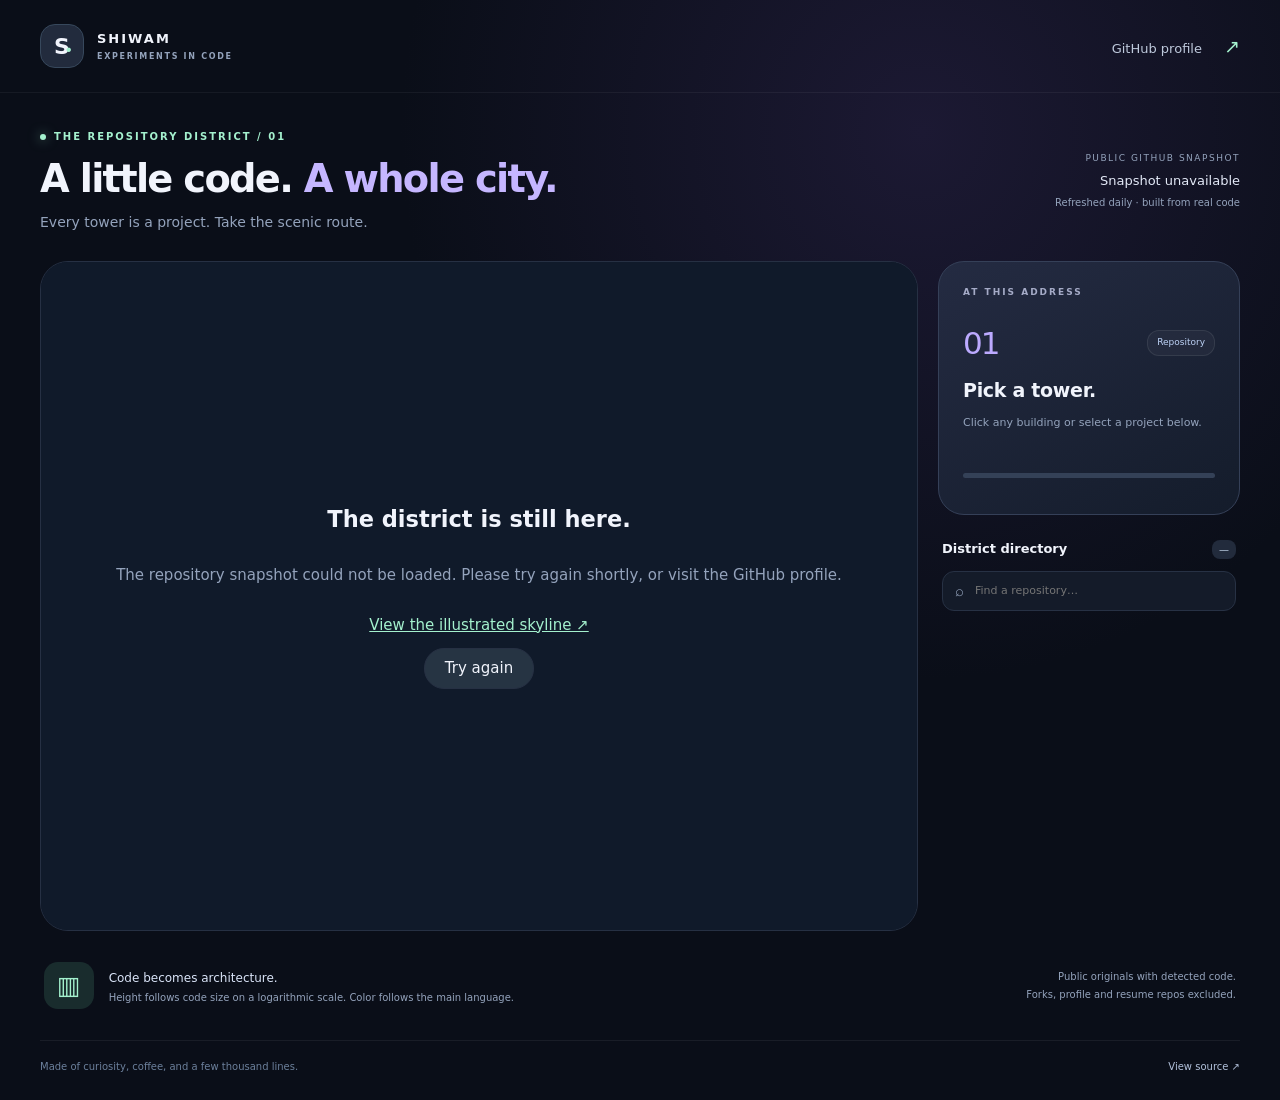
==== city/index.html @ b33c7915 "Add interactive 3D repository city with GitHub Pages deployment" ====
<!doctype html>
<html lang="en">
<head>
<meta charset="utf-8"><meta name="viewport" content="width=device-width, initial-scale=1">
<meta name="theme-color" content="#0b101d"><meta name="description" content="Explore Shiwam's repositories as an interactive 3D city. Orbit, zoom, and discover the projects behind each tower.">
<title>Repository District — Shiwam</title>
<link rel="icon" href="icon.svg" type="image/svg+xml"><link rel="stylesheet" href="styles.css">
<script type="importmap">{"imports":{"three":"./vendor/three.module.min.js"}}</script>
</head>
<body>
<header class="topbar"><a class="brand" href="https://github.com/shiwamshoryasharma"><span class="brand-icon">S<span>・</span></span><span>SHIWAM<span class="brand-sub">EXPERIMENTS IN CODE</span></span></a><a class="profile-link" href="https://github.com/shiwamshoryasharma">GitHub profile <span aria-hidden="true">↗</span></a></header>
<main>
<section class="intro"><div><p class="eyebrow"><span class="dot"></span> THE REPOSITORY DISTRICT / 01</p><h1>A little code. <span>A whole city.</span></h1><p class="lede">Every tower is a project. Take the scenic route.</p></div><div class="snapshot"><span>PUBLIC GITHUB SNAPSHOT</span><strong id="updated">Loading district…</strong><span>Refreshed daily · built from real code</span></div></section>
<div class="workspace">
<section class="city-panel" aria-label="Interactive repository city">
<div class="scene-meta"><span class="chip"><span class="dot"></span> EXPLORER</span><span id="city-count" class="chip muted">Preparing buildings</span></div>
<div id="viewport" tabindex="0" role="region" aria-label="3D city. Drag to rotate, scroll to zoom, right-drag to pan. Arrow keys rotate; Shift and arrow keys pan; plus and minus zoom; Home resets."></div>
<div id="loading" class="loading" role="status">Building your view of the district…</div>
<div id="fallback" class="fallback" hidden><h2>The district is still here.</h2><p id="fallback-message">3D could not start on this browser. Explore the repository list or open the illustrated skyline.</p><a href="https://github.com/shiwamshoryasharma/shiwamshoryasharma/blob/main/assets/repo-city.svg">View the illustrated skyline ↗</a><button id="retry">Try again</button></div>
<div id="tooltip" class="tooltip" hidden></div>
<div class="scene-footer"><div class="navigation-bar" role="group" aria-label="Camera controls"><button id="zoom-in" aria-label="Zoom in" title="Zoom in">＋</button><button id="zoom-out" aria-label="Zoom out" title="Zoom out">−</button><span class="separator"></span><button id="reset" title="Reset view (Home)">↺ <span>Reset</span></button><button id="rotate" aria-pressed="false" title="Toggle automatic rotation">◎ <span>Orbit</span></button><button id="theme" aria-pressed="false" title="Switch between night and daylight">☀ <span>Daylight</span></button><button id="fullscreen" title="Expand city" aria-label="Enter fullscreen">⛶</button></div><p class="gestures"><span>Drag to orbit</span><span>Scroll to zoom</span><span>Right-drag to pan</span><span>Tap a tower to explore</span></p></div>
</section>
<aside class="sidebar" aria-label="Repository details">
<section class="inspector"><p class="eyebrow">AT THIS ADDRESS</p><div class="repo-heading"><span id="repo-number">01</span><span class="tag" id="repo-language">Repository</span></div><h2 id="repo-name">Pick a tower.</h2><p id="repo-caption">Click any building or select a project below.</p><div id="repo-metrics" class="metrics"></div><div id="language-bar" class="language-bar" aria-hidden="true"></div><ul id="language-details" class="language-details"></ul><a id="repo-link" class="repo-link" hidden>Explore repository <span aria-hidden="true">↗</span></a></section>
<section class="directory"><div class="directory-heading"><h2>District directory</h2><span id="list-count">—</span></div><label class="search"><span aria-hidden="true">⌕</span><input id="search" type="search" placeholder="Find a repository…" aria-label="Find a repository" autocomplete="off"></label><div id="repo-list" class="repo-list"></div><p id="no-results" hidden>No matching repositories.</p></section>
</aside>
</div>
<section class="about-strip"><div><span class="small-icon">▥</span><p><strong>Code becomes architecture.</strong><br>Height follows code size on a logarithmic scale. Color follows the main language.</p></div><p>Public originals with detected code.<br>Forks, profile and resume repos excluded.<br><span id="total-code"></span></p></section>
<footer><span>Made of curiosity, coffee, and a few thousand lines.</span><a href="https://github.com/shiwamshoryasharma/shiwamshoryasharma">View source ↗</a></footer>
</main>
<noscript><p class="no-script">Enable JavaScript to explore the 3D city, or <a href="https://github.com/shiwamshoryasharma">visit the GitHub profile</a>.</p></noscript>
<script type="module" src="app.js"></script>
</body></html>
---- city/styles.css ----
:root{color-scheme:dark;--bg:#0a0e18;--panel:#111827;--border:#263043;--ink:#f1f4fc;--muted:#94a3bc;--mint:#a4f1ce;--lilac:#c5b6ff}*{box-sizing:border-box}body{margin:0;background:radial-gradient(ellipse at 72% 12%,#1c1933 0,transparent 40%),var(--bg);color:var(--ink);font:15px/1.5 'Segoe UI',system-ui,sans-serif}a{color:inherit;text-decoration:none}button,input{font:inherit}button,a,input{-webkit-tap-highlight-color:transparent}button{color:var(--ink);cursor:pointer}button:focus-visible,a:focus-visible,input:focus-visible,#viewport:focus-visible{outline:2px solid var(--mint);outline-offset:4px}button:disabled{opacity:.4;cursor:default}[hidden]{display:none!important}.topbar{max-width:1600px;margin:auto;padding:24px 40px;display:flex;justify-content:space-between;align-items:center;border-bottom:1px solid #ffffff0d}.brand{display:flex;align-items:center;gap:13px;font-weight:700;letter-spacing:2px;font-size:13px}.brand-icon{display:grid;place-content:center;position:relative;width:44px;height:44px;background:#222b3d;border:1px solid #37485c;border-radius:15px;font-size:22px;letter-spacing:0}.brand-icon>span{position:absolute;right:4px;bottom:0;color:var(--mint)}.brand-sub{display:block;font-size:8px;letter-spacing:1.7px;color:var(--muted);margin-top:3px}.profile-link{font-size:13px;color:#bec9dc}.profile-link span{margin-left:18px;color:var(--mint);font-size:19px}main{max-width:1600px;margin:auto;padding:0 40px}.intro{display:flex;align-items:center;justify-content:space-between;gap:30px;padding:36px 0 28px}.eyebrow{font-size:10px;letter-spacing:2px;font-weight:700;color:var(--mint);margin:0 0 12px;display:flex;align-items:center;gap:8px}.dot{display:inline-block;width:6px;height:6px;border-radius:50%;background:var(--mint);box-shadow:0 0 12px #a4f1ce88}h1{font-size:clamp(27px,3vw,44px);font-weight:600;line-height:1.2;letter-spacing:-1.7px;margin:0}h1>span{color:var(--lilac)}.lede{color:var(--muted);margin:10px 0 0;font-size:14px}.snapshot{display:grid;gap:5px;text-align:right;color:var(--muted);font-size:10px}.snapshot>span:first-child{letter-spacing:1.5px;font-size:9px}.snapshot strong{font-weight:500;color:#e3e9f7;font-size:13px}.workspace{display:grid;grid-template-columns:minmax(0,1fr) 302px;gap:20px}.city-panel{position:relative;min-height:670px;border:1px solid var(--border);border-radius:28px;overflow:hidden;background:#0c1424;isolation:isolate}.city-panel:fullscreen{width:100vw;height:100dvh;border-radius:0}.scene-meta{position:absolute;top:22px;left:24px;right:24px;display:flex;gap:8px;z-index:2;pointer-events:none}.chip{font-size:9px;letter-spacing:1.5px;font-weight:600;border:1px solid #ffffff17;padding:9px 12px;border-radius:99px;background:#111b2acc;color:#cbd8ed;backdrop-filter:blur(12px);display:flex;align-items:center;gap:8px}.chip.muted{color:#9dafcc;letter-spacing:.3px}#viewport{position:absolute;inset:0;touch-action:none}canvas{display:block;width:100%;height:100%}.loading,.fallback{position:absolute;inset:0;display:flex;align-items:center;justify-content:center;text-align:center;padding:30px;background:#101a2a;z-index:5;color:var(--muted)}.fallback{flex-direction:column;gap:12px}.fallback h2{color:var(--ink);margin:0}.fallback a{color:var(--mint);text-decoration:underline}.fallback button{padding:8px 20px;border-radius:20px;background:#263443;border:1px solid var(--border)}.scene-footer{position:absolute;bottom:22px;left:16px;right:16px;display:flex;flex-direction:column;align-items:center;gap:12px;pointer-events:none}.navigation-bar{pointer-events:auto;display:flex;gap:3px;align-items:center;border:1px solid #4b586a77;border-radius:22px;padding:7px;background:#172132e8;box-shadow:0 14px 25px #05080e55;backdrop-filter:blur(20px)}.navigation-bar button{display:flex;gap:5px;align-items:center;justify-content:center;background:transparent;border:0;border-radius:15px;padding:9px 12px;font-size:17px;min-width:38px}.navigation-bar button span{font-size:11px}.navigation-bar button:hover{background:#354158}.navigation-bar button[aria-pressed=true]{background:#bcadfc22;color:#d9cbff}.separator{height:20px;width:1px;background:#53617855;margin:0 5px}.gestures{display:flex;gap:14px;font-size:9px;color:#879bb9;margin:0;text-shadow:0 1px 5px #000;pointer-events:none}.gestures span+span:before{content:'·';margin-right:14px;color:#6a7990}.tooltip{position:absolute;z-index:4;pointer-events:none;max-width:260px;overflow:hidden;text-overflow:ellipsis;white-space:nowrap;background:#e5eefa;color:#13233c;box-shadow:0 4px 20px #0004;font-size:12px;padding:8px 12px;border-radius:10px}.sidebar{display:flex;flex-direction:column;gap:18px;min-width:0}.inspector{border:1px solid #354058;border-radius:26px;background:linear-gradient(150deg,#242b42,#141c2b);padding:24px}.inspector .eyebrow{color:#a5abc7;font-size:9px}.repo-heading{display:flex;align-items:center;justify-content:space-between;margin:20px 0 10px}#repo-number{font-size:31px;font-weight:300;letter-spacing:-2px;color:#bcaaff}.tag{font-size:9px;color:#bdd2f6;background:#ffffff09;padding:5px 9px;border:1px solid #ffffff15;border-radius:12px}.inspector h2{font-size:19px;line-height:1.3;overflow-wrap:anywhere;letter-spacing:-.3px;margin:12px 0}#repo-caption{font-size:11px;color:var(--muted);margin:0 0 20px}.metrics{display:flex;gap:30px}.metric strong{font-size:21px;font-weight:500}.metric span{display:block;font-size:9px;color:var(--muted);margin-top:2px}.language-bar{display:flex;height:5px;overflow:hidden;border-radius:8px;margin:22px 0 12px;background:#344157}.language-bar i{min-width:1px}.language-details{list-style:none;padding:0;margin:0;display:flex;flex-wrap:wrap;gap:4px 12px;font-size:9px;color:var(--muted)}.language-details li:before{content:'●';color:var(--language-color,#c5b6ff);margin-right:4px}.repo-link{display:flex;justify-content:space-between;align-items:center;margin-top:22px;background:#d2c1ff;color:#1b1239;border-radius:13px;padding:11px 14px;font-size:11px;font-weight:700}.repo-link:hover{background:#e0d5ff}.repo-link span{font-size:17px}.directory{padding:6px 4px;flex:1}.directory-heading{display:flex;align-items:center;justify-content:space-between;margin:0 0 12px}.directory h2{font-size:13px;font-weight:600;margin:0}.directory-heading>span{font-size:10px;background:#222b3c;color:#b7c7dc;padding:2px 7px;border-radius:8px}.search{display:flex;gap:9px;align-items:center;background:#141b29;border:1px solid #273144;border-radius:12px;padding:8px 12px;color:var(--muted)}.search input{background:none;border:0;color:var(--ink);width:100%;font-size:11px;outline-offset:0}.repo-list{max-height:244px;overflow:auto;margin-top:9px;scrollbar-width:thin;scrollbar-color:#36435c transparent}.repo-row{display:flex;align-items:center;width:100%;text-align:left;gap:10px;background:transparent;border:1px solid transparent;border-radius:12px;padding:10px 8px}.repo-row:hover{background:#1e293b}.repo-row[aria-pressed=true]{background:#232640;border-color:#6f649950}.repo-row .swatch{width:7px;height:7px;border-radius:2px;flex:none}.repo-row .name{overflow:hidden;text-overflow:ellipsis;white-space:nowrap;font-size:10px;flex:1}.repo-row .number{font-size:9px;color:#8394b1;font-variant-numeric:tabular-nums}.about-strip{display:flex;align-items:center;justify-content:space-between;gap:30px;padding:25px 4px;color:var(--muted);font-size:10px}.about-strip>div{display:flex;align-items:center;gap:15px}.about-strip strong{font-size:12px;color:#dae4f8;font-weight:500;line-height:2}.small-icon{font-size:25px;color:var(--mint);background:#192c2d;padding:5px 13px;border-radius:14px}.about-strip>p{text-align:right;line-height:1.8}footer{padding:18px 0 26px;border-top:1px solid #ffffff10;display:flex;justify-content:space-between;color:#6c809c;font-size:10px}footer a{color:#b2c1db}.no-script{text-align:center;padding:25px}@media(max-width:1100px){main{padding:0 22px}.topbar{padding:20px 22px}.workspace{grid-template-columns:minmax(0,1fr) 270px;gap:14px}.navigation-bar button{padding:8px}.gestures{gap:7px;font-size:8px}.gestures span+span:before{margin-right:7px}.inspector{padding:20px}.city-panel{min-height:660px}}@media(max-width:800px){.workspace{grid-template-columns:1fr}.city-panel{height:580px;min-height:0}.sidebar{display:grid;grid-template-columns:1fr 1fr;gap:20px}.snapshot{display:none}.intro{padding:28px 0}.about-strip{align-items:flex-start}.repo-list{max-height:325px}.gestures{font-size:9px}.inspector{padding:22px}.directory{padding:10px 0}}@media(max-width:520px){main{padding:0 14px}.topbar{padding:17px 18px}.profile-link{font-size:11px}.brand{font-size:11px}.intro .eyebrow{font-size:8px;letter-spacing:1.2px}h1{font-size:29px;max-width:310px;line-height:1.2}.lede{font-size:12px}.city-panel{height:490px;border-radius:22px}.scene-meta{top:16px;left:15px;right:15px}.chip{font-size:8px;padding:7px 9px}.navigation-bar{gap:1px;padding:5px}.navigation-bar button{padding:8px;min-width:31px}.navigation-bar button span{font-size:9px}.separator{margin:0 2px}.gestures span:nth-child(2),.gestures span:nth-child(3){display:none}.scene-footer{bottom:16px;gap:10px;left:10px;right:10px}.sidebar{grid-template-columns:1fr}.directory{padding:0 6px}.repo-list{max-height:230px}.about-strip{display:block;padding:16px 2px}.about-strip>p{text-align:left;margin-left:60px}footer{font-size:9px;gap:20px}.inspector h2{font-size:23px}.metrics{gap:45px}}
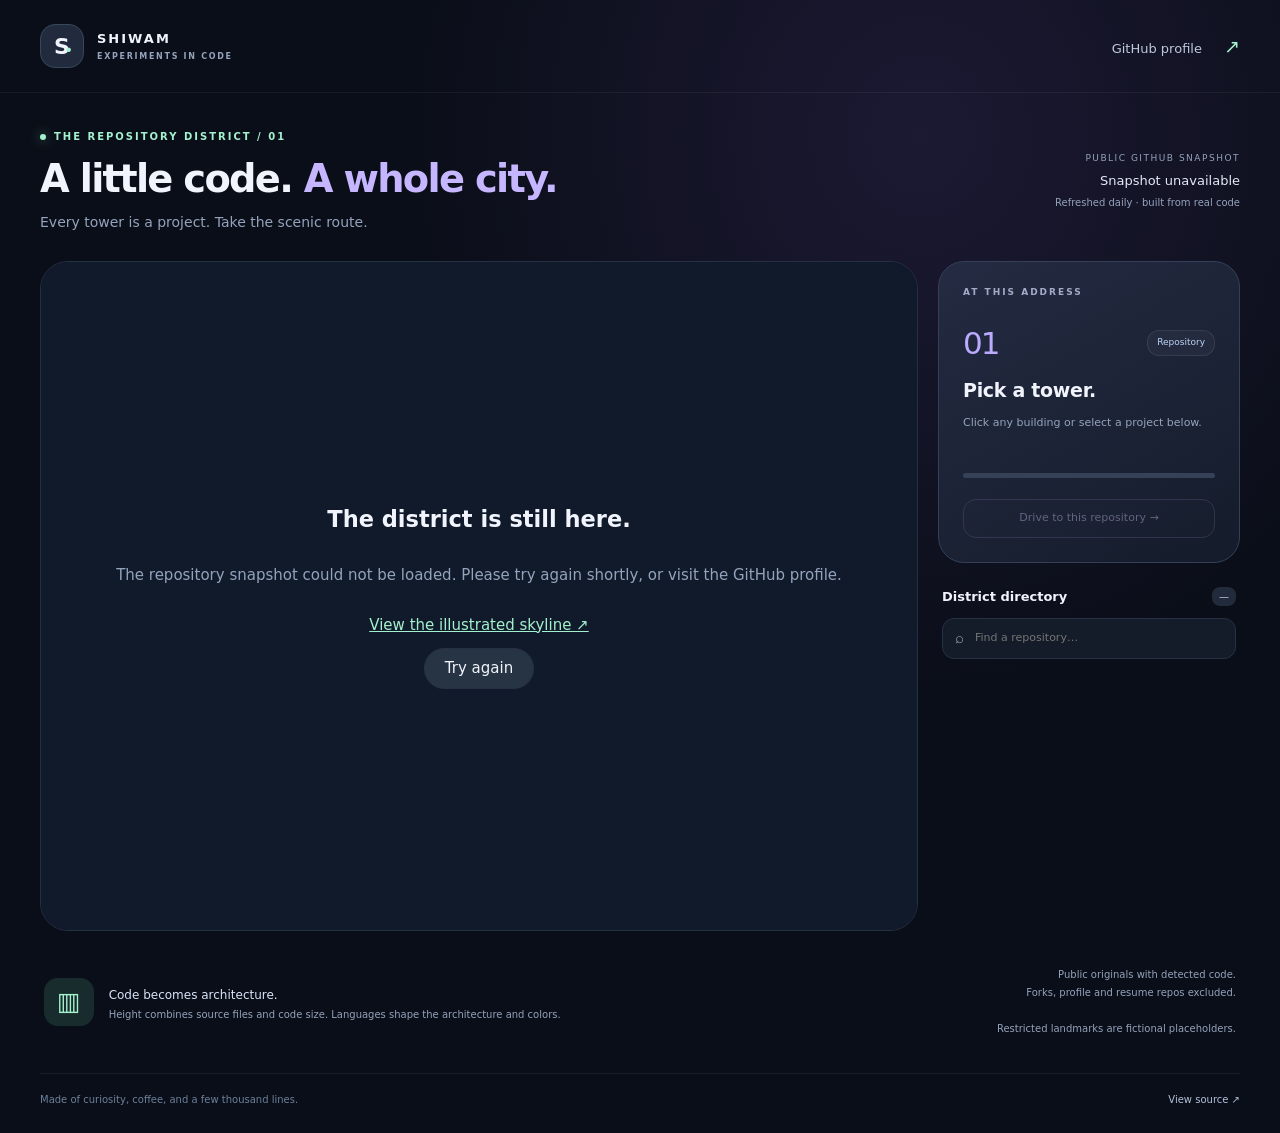
==== commit 9cfb5e23: "Add drivable repository city with data-driven architecture and clean lighting" ====
--- a/city/index.html
+++ b/city/index.html
@@ -13,19 +13,25 @@
 <section class="intro"><div><p class="eyebrow"><span class="dot"></span> THE REPOSITORY DISTRICT / 01</p><h1>A little code. <span>A whole city.</span></h1><p class="lede">Every tower is a project. Take the scenic route.</p></div><div class="snapshot"><span>PUBLIC GITHUB SNAPSHOT</span><strong id="updated">Loading district…</strong><span>Refreshed daily · built from real code</span></div></section>
 <div class="workspace">
 <section class="city-panel" aria-label="Interactive repository city">
-<div class="scene-meta"><span class="chip"><span class="dot"></span> EXPLORER</span><span id="city-count" class="chip muted">Preparing buildings</span></div>
+<div class="scene-meta"><span class="chip"><span class="dot"></span> EXPLORER</span><span id="city-count" class="chip muted">Preparing buildings</span><button id="drive-mode" class="drive-mode-button" disabled>Drive the city ↗</button></div>
 <div id="viewport" tabindex="0" role="region" aria-label="3D city. Drag to rotate, scroll to zoom, right-drag to pan. Arrow keys rotate; Shift and arrow keys pan; plus and minus zoom; Home resets."></div>
 <div id="loading" class="loading" role="status">Building your view of the district…</div>
 <div id="fallback" class="fallback" hidden><h2>The district is still here.</h2><p id="fallback-message">3D could not start on this browser. Explore the repository list or open the illustrated skyline.</p><a href="https://github.com/shiwamshoryasharma/shiwamshoryasharma/blob/main/assets/repo-city.svg">View the illustrated skyline ↗</a><button id="retry">Try again</button></div>
 <div id="tooltip" class="tooltip" hidden></div>
+<div id="drive-overlay" class="drive-overlay" hidden>
+  <div class="drive-mission"><span class="drive-eyebrow">YOUR NEXT STOP</span><strong id="drive-destination">Follow the road to a parking bay</strong><span id="drive-hint">Stop beside a mint P marker, then press F.</span></div>
+  <div class="drive-map"><canvas id="minimap" width="240" height="240" aria-label="Map of public parking bays, restricted blocks, and your car"></canvas><span>● YOU &nbsp; ◼ PUBLIC &nbsp; ◼ RESTRICTED</span></div>
+  <div class="dashboard"><div class="steering-wheel" id="steering-wheel"><span>S</span></div><div class="speedometer"><strong id="drive-speed">0</strong><span>KM/H</span><b id="drive-gear">P</b></div><div class="drive-action"><span id="parking-status" role="status" aria-live="polite">Cruise to a parking bay</span><a id="park-link" role="button" target="_blank" rel="noopener noreferrer" aria-disabled="true"><kbd>F</kbd> Open repository ↗</a></div><div class="drive-options"><button id="respawn" title="Reset car to the starting road">Reset car</button><button id="drive-daylight">Day / night</button><details><summary>Controls</summary><p>W / ↑ accelerate · S / ↓ reverse<br>A D / ← → steer · Space brake<br>Stop at P, then F to open. R resets.<br>Touch: hold the pedals and steering buttons.</p></details></div></div>
+  <div class="touch-driving" role="group" aria-label="Touch driving controls"><div><button data-drive="left" aria-label="Steer left">◀</button><button data-drive="right" aria-label="Steer right">▶</button></div><div><button data-drive="brake" aria-label="Brake">■</button><button data-drive="reverse" aria-label="Reverse">↓</button><button data-drive="forward" aria-label="Accelerate">↑</button></div></div>
+</div>
 <div class="scene-footer"><div class="navigation-bar" role="group" aria-label="Camera controls"><button id="zoom-in" aria-label="Zoom in" title="Zoom in">＋</button><button id="zoom-out" aria-label="Zoom out" title="Zoom out">−</button><span class="separator"></span><button id="reset" title="Reset view (Home)">↺ <span>Reset</span></button><button id="rotate" aria-pressed="false" title="Toggle automatic rotation">◎ <span>Orbit</span></button><button id="theme" aria-pressed="false" title="Switch between night and daylight">☀ <span>Daylight</span></button><button id="fullscreen" title="Expand city" aria-label="Enter fullscreen">⛶</button></div><p class="gestures"><span>Drag to orbit</span><span>Scroll to zoom</span><span>Right-drag to pan</span><span>Tap a tower to explore</span></p></div>
 </section>
 <aside class="sidebar" aria-label="Repository details">
-<section class="inspector"><p class="eyebrow">AT THIS ADDRESS</p><div class="repo-heading"><span id="repo-number">01</span><span class="tag" id="repo-language">Repository</span></div><h2 id="repo-name">Pick a tower.</h2><p id="repo-caption">Click any building or select a project below.</p><div id="repo-metrics" class="metrics"></div><div id="language-bar" class="language-bar" aria-hidden="true"></div><ul id="language-details" class="language-details"></ul><a id="repo-link" class="repo-link" hidden>Explore repository <span aria-hidden="true">↗</span></a></section>
+<section class="inspector"><p class="eyebrow">AT THIS ADDRESS</p><div class="repo-heading"><span id="repo-number">01</span><span class="tag" id="repo-language">Repository</span></div><h2 id="repo-name">Pick a tower.</h2><p id="repo-caption">Click any building or select a project below.</p><div id="repo-metrics" class="metrics"></div><div id="language-bar" class="language-bar" aria-hidden="true"></div><ul id="language-details" class="language-details"></ul><a id="repo-link" class="repo-link" hidden>Explore repository <span aria-hidden="true">↗</span></a><button id="drive-to-repo" class="drive-to-repo" disabled>Drive to this repository →</button></section>
 <section class="directory"><div class="directory-heading"><h2>District directory</h2><span id="list-count">—</span></div><label class="search"><span aria-hidden="true">⌕</span><input id="search" type="search" placeholder="Find a repository…" aria-label="Find a repository" autocomplete="off"></label><div id="repo-list" class="repo-list"></div><p id="no-results" hidden>No matching repositories.</p></section>
 </aside>
 </div>
-<section class="about-strip"><div><span class="small-icon">▥</span><p><strong>Code becomes architecture.</strong><br>Height follows code size on a logarithmic scale. Color follows the main language.</p></div><p>Public originals with detected code.<br>Forks, profile and resume repos excluded.<br><span id="total-code"></span></p></section>
+<section class="about-strip"><div><span class="small-icon">▥</span><p><strong>Code becomes architecture.</strong><br>Height combines source files and code size. Languages shape the architecture and colors.</p></div><p>Public originals with detected code.<br>Forks, profile and resume repos excluded.<br><span id="total-code"></span><br>Restricted landmarks are fictional placeholders.</p></section>
 <footer><span>Made of curiosity, coffee, and a few thousand lines.</span><a href="https://github.com/shiwamshoryasharma/shiwamshoryasharma">View source ↗</a></footer>
 </main>
 <noscript><p class="no-script">Enable JavaScript to explore the 3D city, or <a href="https://github.com/shiwamshoryasharma">visit the GitHub profile</a>.</p></noscript>
--- a/city/styles.css
+++ b/city/styles.css
@@ -1,2 +1,6 @@
 
 :root{color-scheme:dark;--bg:#0a0e18;--panel:#111827;--border:#263043;--ink:#f1f4fc;--muted:#94a3bc;--mint:#a4f1ce;--lilac:#c5b6ff}*{box-sizing:border-box}body{margin:0;background:radial-gradient(ellipse at 72% 12%,#1c1933 0,transparent 40%),var(--bg);color:var(--ink);font:15px/1.5 'Segoe UI',system-ui,sans-serif}a{color:inherit;text-decoration:none}button,input{font:inherit}button,a,input{-webkit-tap-highlight-color:transparent}button{color:var(--ink);cursor:pointer}button:focus-visible,a:focus-visible,input:focus-visible,#viewport:focus-visible{outline:2px solid var(--mint);outline-offset:4px}button:disabled{opacity:.4;cursor:default}[hidden]{display:none!important}.topbar{max-width:1600px;margin:auto;padding:24px 40px;display:flex;justify-content:space-between;align-items:center;border-bottom:1px solid #ffffff0d}.brand{display:flex;align-items:center;gap:13px;font-weight:700;letter-spacing:2px;font-size:13px}.brand-icon{display:grid;place-content:center;position:relative;width:44px;height:44px;background:#222b3d;border:1px solid #37485c;border-radius:15px;font-size:22px;letter-spacing:0}.brand-icon>span{position:absolute;right:4px;bottom:0;color:var(--mint)}.brand-sub{display:block;font-size:8px;letter-spacing:1.7px;color:var(--muted);margin-top:3px}.profile-link{font-size:13px;color:#bec9dc}.profile-link span{margin-left:18px;color:var(--mint);font-size:19px}main{max-width:1600px;margin:auto;padding:0 40px}.intro{display:flex;align-items:center;justify-content:space-between;gap:30px;padding:36px 0 28px}.eyebrow{font-size:10px;letter-spacing:2px;font-weight:700;color:var(--mint);margin:0 0 12px;display:flex;align-items:center;gap:8px}.dot{display:inline-block;width:6px;height:6px;border-radius:50%;background:var(--mint);box-shadow:0 0 12px #a4f1ce88}h1{font-size:clamp(27px,3vw,44px);font-weight:600;line-height:1.2;letter-spacing:-1.7px;margin:0}h1>span{color:var(--lilac)}.lede{color:var(--muted);margin:10px 0 0;font-size:14px}.snapshot{display:grid;gap:5px;text-align:right;color:var(--muted);font-size:10px}.snapshot>span:first-child{letter-spacing:1.5px;font-size:9px}.snapshot strong{font-weight:500;color:#e3e9f7;font-size:13px}.workspace{display:grid;grid-template-columns:minmax(0,1fr) 302px;gap:20px}.city-panel{position:relative;min-height:670px;border:1px solid var(--border);border-radius:28px;overflow:hidden;background:#0c1424;isolation:isolate}.city-panel:fullscreen{width:100vw;height:100dvh;border-radius:0}.scene-meta{position:absolute;top:22px;left:24px;right:24px;display:flex;gap:8px;z-index:2;pointer-events:none}.chip{font-size:9px;letter-spacing:1.5px;font-weight:600;border:1px solid #ffffff17;padding:9px 12px;border-radius:99px;background:#111b2acc;color:#cbd8ed;backdrop-filter:blur(12px);display:flex;align-items:center;gap:8px}.chip.muted{color:#9dafcc;letter-spacing:.3px}#viewport{position:absolute;inset:0;touch-action:none}canvas{display:block;width:100%;height:100%}.loading,.fallback{position:absolute;inset:0;display:flex;align-items:center;justify-content:center;text-align:center;padding:30px;background:#101a2a;z-index:5;color:var(--muted)}.fallback{flex-direction:column;gap:12px}.fallback h2{color:var(--ink);margin:0}.fallback a{color:var(--mint);text-decoration:underline}.fallback button{padding:8px 20px;border-radius:20px;background:#263443;border:1px solid var(--border)}.scene-footer{position:absolute;bottom:22px;left:16px;right:16px;display:flex;flex-direction:column;align-items:center;gap:12px;pointer-events:none}.navigation-bar{pointer-events:auto;display:flex;gap:3px;align-items:center;border:1px solid #4b586a77;border-radius:22px;padding:7px;background:#172132e8;box-shadow:0 14px 25px #05080e55;backdrop-filter:blur(20px)}.navigation-bar button{display:flex;gap:5px;align-items:center;justify-content:center;background:transparent;border:0;border-radius:15px;padding:9px 12px;font-size:17px;min-width:38px}.navigation-bar button span{font-size:11px}.navigation-bar button:hover{background:#354158}.navigation-bar button[aria-pressed=true]{background:#bcadfc22;color:#d9cbff}.separator{height:20px;width:1px;background:#53617855;margin:0 5px}.gestures{display:flex;gap:14px;font-size:9px;color:#879bb9;margin:0;text-shadow:0 1px 5px #000;pointer-events:none}.gestures span+span:before{content:'·';margin-right:14px;color:#6a7990}.tooltip{position:absolute;z-index:4;pointer-events:none;max-width:260px;overflow:hidden;text-overflow:ellipsis;white-space:nowrap;background:#e5eefa;color:#13233c;box-shadow:0 4px 20px #0004;font-size:12px;padding:8px 12px;border-radius:10px}.sidebar{display:flex;flex-direction:column;gap:18px;min-width:0}.inspector{border:1px solid #354058;border-radius:26px;background:linear-gradient(150deg,#242b42,#141c2b);padding:24px}.inspector .eyebrow{color:#a5abc7;font-size:9px}.repo-heading{display:flex;align-items:center;justify-content:space-between;margin:20px 0 10px}#repo-number{font-size:31px;font-weight:300;letter-spacing:-2px;color:#bcaaff}.tag{font-size:9px;color:#bdd2f6;background:#ffffff09;padding:5px 9px;border:1px solid #ffffff15;border-radius:12px}.inspector h2{font-size:19px;line-height:1.3;overflow-wrap:anywhere;letter-spacing:-.3px;margin:12px 0}#repo-caption{font-size:11px;color:var(--muted);margin:0 0 20px}.metrics{display:flex;gap:30px}.metric strong{font-size:21px;font-weight:500}.metric span{display:block;font-size:9px;color:var(--muted);margin-top:2px}.language-bar{display:flex;height:5px;overflow:hidden;border-radius:8px;margin:22px 0 12px;background:#344157}.language-bar i{min-width:1px}.language-details{list-style:none;padding:0;margin:0;display:flex;flex-wrap:wrap;gap:4px 12px;font-size:9px;color:var(--muted)}.language-details li:before{content:'●';color:var(--language-color,#c5b6ff);margin-right:4px}.repo-link{display:flex;justify-content:space-between;align-items:center;margin-top:22px;background:#d2c1ff;color:#1b1239;border-radius:13px;padding:11px 14px;font-size:11px;font-weight:700}.repo-link:hover{background:#e0d5ff}.repo-link span{font-size:17px}.directory{padding:6px 4px;flex:1}.directory-heading{display:flex;align-items:center;justify-content:space-between;margin:0 0 12px}.directory h2{font-size:13px;font-weight:600;margin:0}.directory-heading>span{font-size:10px;background:#222b3c;color:#b7c7dc;padding:2px 7px;border-radius:8px}.search{display:flex;gap:9px;align-items:center;background:#141b29;border:1px solid #273144;border-radius:12px;padding:8px 12px;color:var(--muted)}.search input{background:none;border:0;color:var(--ink);width:100%;font-size:11px;outline-offset:0}.repo-list{max-height:244px;overflow:auto;margin-top:9px;scrollbar-width:thin;scrollbar-color:#36435c transparent}.repo-row{display:flex;align-items:center;width:100%;text-align:left;gap:10px;background:transparent;border:1px solid transparent;border-radius:12px;padding:10px 8px}.repo-row:hover{background:#1e293b}.repo-row[aria-pressed=true]{background:#232640;border-color:#6f649950}.repo-row .swatch{width:7px;height:7px;border-radius:2px;flex:none}.repo-row .name{overflow:hidden;text-overflow:ellipsis;white-space:nowrap;font-size:10px;flex:1}.repo-row .number{font-size:9px;color:#8394b1;font-variant-numeric:tabular-nums}.about-strip{display:flex;align-items:center;justify-content:space-between;gap:30px;padding:25px 4px;color:var(--muted);font-size:10px}.about-strip>div{display:flex;align-items:center;gap:15px}.about-strip strong{font-size:12px;color:#dae4f8;font-weight:500;line-height:2}.small-icon{font-size:25px;color:var(--mint);background:#192c2d;padding:5px 13px;border-radius:14px}.about-strip>p{text-align:right;line-height:1.8}footer{padding:18px 0 26px;border-top:1px solid #ffffff10;display:flex;justify-content:space-between;color:#6c809c;font-size:10px}footer a{color:#b2c1db}.no-script{text-align:center;padding:25px}@media(max-width:1100px){main{padding:0 22px}.topbar{padding:20px 22px}.workspace{grid-template-columns:minmax(0,1fr) 270px;gap:14px}.navigation-bar button{padding:8px}.gestures{gap:7px;font-size:8px}.gestures span+span:before{margin-right:7px}.inspector{padding:20px}.city-panel{min-height:660px}}@media(max-width:800px){.workspace{grid-template-columns:1fr}.city-panel{height:580px;min-height:0}.sidebar{display:grid;grid-template-columns:1fr 1fr;gap:20px}.snapshot{display:none}.intro{padding:28px 0}.about-strip{align-items:flex-start}.repo-list{max-height:325px}.gestures{font-size:9px}.inspector{padding:22px}.directory{padding:10px 0}}@media(max-width:520px){main{padding:0 14px}.topbar{padding:17px 18px}.profile-link{font-size:11px}.brand{font-size:11px}.intro .eyebrow{font-size:8px;letter-spacing:1.2px}h1{font-size:29px;max-width:310px;line-height:1.2}.lede{font-size:12px}.city-panel{height:490px;border-radius:22px}.scene-meta{top:16px;left:15px;right:15px}.chip{font-size:8px;padding:7px 9px}.navigation-bar{gap:1px;padding:5px}.navigation-bar button{padding:8px;min-width:31px}.navigation-bar button span{font-size:9px}.separator{margin:0 2px}.gestures span:nth-child(2),.gestures span:nth-child(3){display:none}.scene-footer{bottom:16px;gap:10px;left:10px;right:10px}.sidebar{grid-template-columns:1fr}.directory{padding:0 6px}.repo-list{max-height:230px}.about-strip{display:block;padding:16px 2px}.about-strip>p{text-align:left;margin-left:60px}footer{font-size:9px;gap:20px}.inspector h2{font-size:23px}.metrics{gap:45px}}
+/* Driving mode: cockpit controls remain in the DOM for keyboard and touch access. */
+.drive-mode-button{pointer-events:auto;margin-left:auto;border:1px solid #a4f1ce66;border-radius:20px;padding:8px 15px;background:#a4f1ce;color:#112a27;font-size:11px;font-weight:700;cursor:pointer}.drive-mode-button:hover{background:#c5ffe4}.drive-to-repo{width:100%;margin-top:9px;padding:10px;border:1px solid #5b527b;border-radius:13px;background:#ffffff05;font-size:11px;color:#d4c4f5}.drive-to-repo:hover{background:#b19ade20}.driving-mode .intro,.driving-mode .sidebar,.driving-mode .about-strip,.driving-mode footer{display:none}.driving-mode main{padding-top:16px}.driving-mode .workspace{display:block}.driving-mode .city-panel{height:calc(100dvh - 130px);min-height:540px}.driving-mode .city-panel:fullscreen{height:100dvh}.driving-mode .scene-footer{display:none}.driving-mode .scene-meta{z-index:7}.driving-mode .scene-meta #city-count{display:none}.drive-overlay{position:absolute;inset:0;z-index:3;pointer-events:none}.drive-mission{position:absolute;top:76px;left:25px;max-width:calc(100% - 205px);padding:13px 18px;background:#0d1b2bd9;border:1px solid #52698377;border-radius:18px;backdrop-filter:blur(10px);display:grid;gap:3px}.drive-eyebrow{font-size:8px;letter-spacing:2px;color:#a4f1ce}.drive-mission strong{font-size:15px;overflow:hidden;white-space:nowrap;text-overflow:ellipsis}.drive-mission>span:last-child{font-size:10px;color:#b7c6dc}.drive-map{position:absolute;right:22px;top:75px;border:1px solid #7c91b25c;border-radius:18px;background:#0e1929ed;width:145px;padding:8px;box-shadow:0 8px 25px #0004}.drive-map canvas{aspect-ratio:1;display:block;width:100%;height:auto;border-radius:12px}.drive-map>span{display:block;text-align:center;font-size:5px;letter-spacing:.25px;color:#c4d1e3;margin-top:6px}.dashboard{position:absolute;bottom:0;left:0;right:0;min-height:130px;padding:19px 28px;display:flex;align-items:center;gap:24px;border-top:2px solid #536c86;background:linear-gradient(160deg,#263246,#0d1521 55%);box-shadow:0 -12px 40px #03081399;border-radius:45% 45% 0 0 / 18% 18% 0 0}.steering-wheel{width:93px;height:93px;flex:none;border:10px solid #526378;border-radius:50%;background:radial-gradient(circle,#617083 0 18%,transparent 19%);box-shadow:inset 0 0 0 3px #0a1322,0 0 0 3px #0b1524;position:relative;transition:transform .12s}.steering-wheel:before,.steering-wheel:after{content:'';position:absolute;top:31px;left:0;right:0;height:8px;background:#526378}.steering-wheel:after{top:33px;left:33px;right:auto;width:8px;height:39px}.steering-wheel>span{position:absolute;inset:0;display:grid;place-content:center;color:#cfe3f2;font-weight:700;font-size:15px;z-index:1}.speedometer{min-width:85px;display:grid;grid-template-columns:1fr 22px;gap:0 7px;font-variant-numeric:tabular-nums}.speedometer strong{font-size:43px;font-weight:300;line-height:1;color:#bcf4e2}.speedometer>span{grid-row:2;font-size:8px;letter-spacing:2px;color:#90a6be;margin:5px 0 0 3px}.speedometer b{align-self:center;font-size:15px;border:1px solid #70859866;border-radius:6px;text-align:center;color:#d8dfef;padding:3px}.drive-action{margin:auto;display:grid;gap:7px;min-width:185px;text-align:center}.drive-action>span{font-size:8px;font-weight:700;letter-spacing:1.6px;color:#a4f1ce}.drive-action a{pointer-events:auto;display:flex;align-items:center;justify-content:center;gap:10px;background:#baf7d8;color:#142d2b;padding:11px 16px;border-radius:13px;font-size:12px;font-weight:650;cursor:pointer}.drive-action a[aria-disabled=true]{background:#2b394e;color:#91a1b7;cursor:default}.drive-action kbd{font-family:inherit;border:1px solid currentColor;padding:0 6px;border-radius:5px;font-size:12px}.restricted-zone .drive-action>span{color:#ff9da6}.restricted-zone .drive-mission{border-color:#df788999}.drive-options{display:flex;gap:7px;align-items:center;pointer-events:auto}.drive-options button,.drive-options summary{background:#202d41;border:1px solid #72819b44;border-radius:10px;padding:7px 10px;font-size:9px;color:#d4deef;cursor:pointer}.drive-options details{position:relative}.drive-options details p{position:absolute;bottom:35px;right:0;width:235px;background:#132037;border:1px solid #53627c;border-radius:12px;padding:14px;line-height:1.9;font-size:11px;color:#c4d5e9}.touch-driving{position:absolute;bottom:153px;left:25px;right:25px;display:flex;justify-content:space-between}.touch-driving>div{display:flex;gap:9px;pointer-events:auto}.touch-driving button{touch-action:none;user-select:none;-webkit-user-select:none;width:48px;height:46px;border:1px solid #91a6c066;border-radius:15px;background:#142336c9;color:#d7e6f9;font-size:20px;backdrop-filter:blur(9px)}.touch-driving button.held{background:#a4f1ce;color:#102b2c;border-color:#c2ffe4}.driving-mode #viewport{cursor:default}.driving-mode .tooltip{display:none}@media(max-width:1000px){.drive-options{flex-direction:column;gap:4px}.drive-options button,.drive-options summary{padding:4px 9px}.dashboard{gap:16px}.steering-wheel{width:80px;height:80px;border-width:9px}.steering-wheel:before{top:28px}.steering-wheel:after{top:28px;left:28px;height:34px}}@media(max-width:600px){.driving-mode .topbar{padding:12px 16px}.driving-mode .brand-icon{width:34px;height:34px;font-size:18px}.driving-mode main{padding:8px}.driving-mode .city-panel{height:calc(100dvh - 80px);min-height:540px;border-radius:18px}.drive-mode-button{font-size:10px;padding:7px 10px}.drive-mission{left:12px;top:64px;max-width:calc(100% - 119px);padding:10px 12px;border-radius:12px}.drive-mission strong{font-size:12px}.drive-mission>span:last-child{font-size:9px}.drive-map{top:64px;right:10px;width:96px;padding:5px;border-radius:12px}.drive-map>span{font-size:3.4px}.dashboard{padding:18px 14px 13px;min-height:123px;gap:12px;flex-wrap:wrap}.steering-wheel{width:54px;height:54px;border-width:7px}.steering-wheel:before{top:18px;height:6px}.steering-wheel:after{top:18px;left:18px;width:6px;height:22px}.steering-wheel>span{font-size:12px}.speedometer{min-width:68px;gap:0 5px;grid-template-columns:1fr 17px}.speedometer strong{font-size:31px}.speedometer b{font-size:11px}.speedometer>span{font-size:6px}.drive-action{min-width:0;flex:1;gap:4px}.drive-action a{padding:10px 6px;font-size:10px;gap:6px}.drive-action>span{font-size:6px;letter-spacing:.8px}.drive-action kbd{font-size:9px;padding:0 4px}.drive-options{width:100%;flex-direction:row;justify-content:flex-end;margin-top:-2px}.drive-options button,.drive-options summary{font-size:8px;padding:3px 8px}.touch-driving{left:14px;right:14px;bottom:151px}.touch-driving button{width:42px;height:43px}.touch-driving>div{gap:6px}.drive-options details p{bottom:22px}.driving-mode .scene-meta{top:13px;left:12px;right:12px}}@media(prefers-reduced-motion:reduce){.steering-wheel{transition:none}}
+
+.metrics{flex-wrap:wrap;gap:14px 22px}.metric strong{font-size:19px}
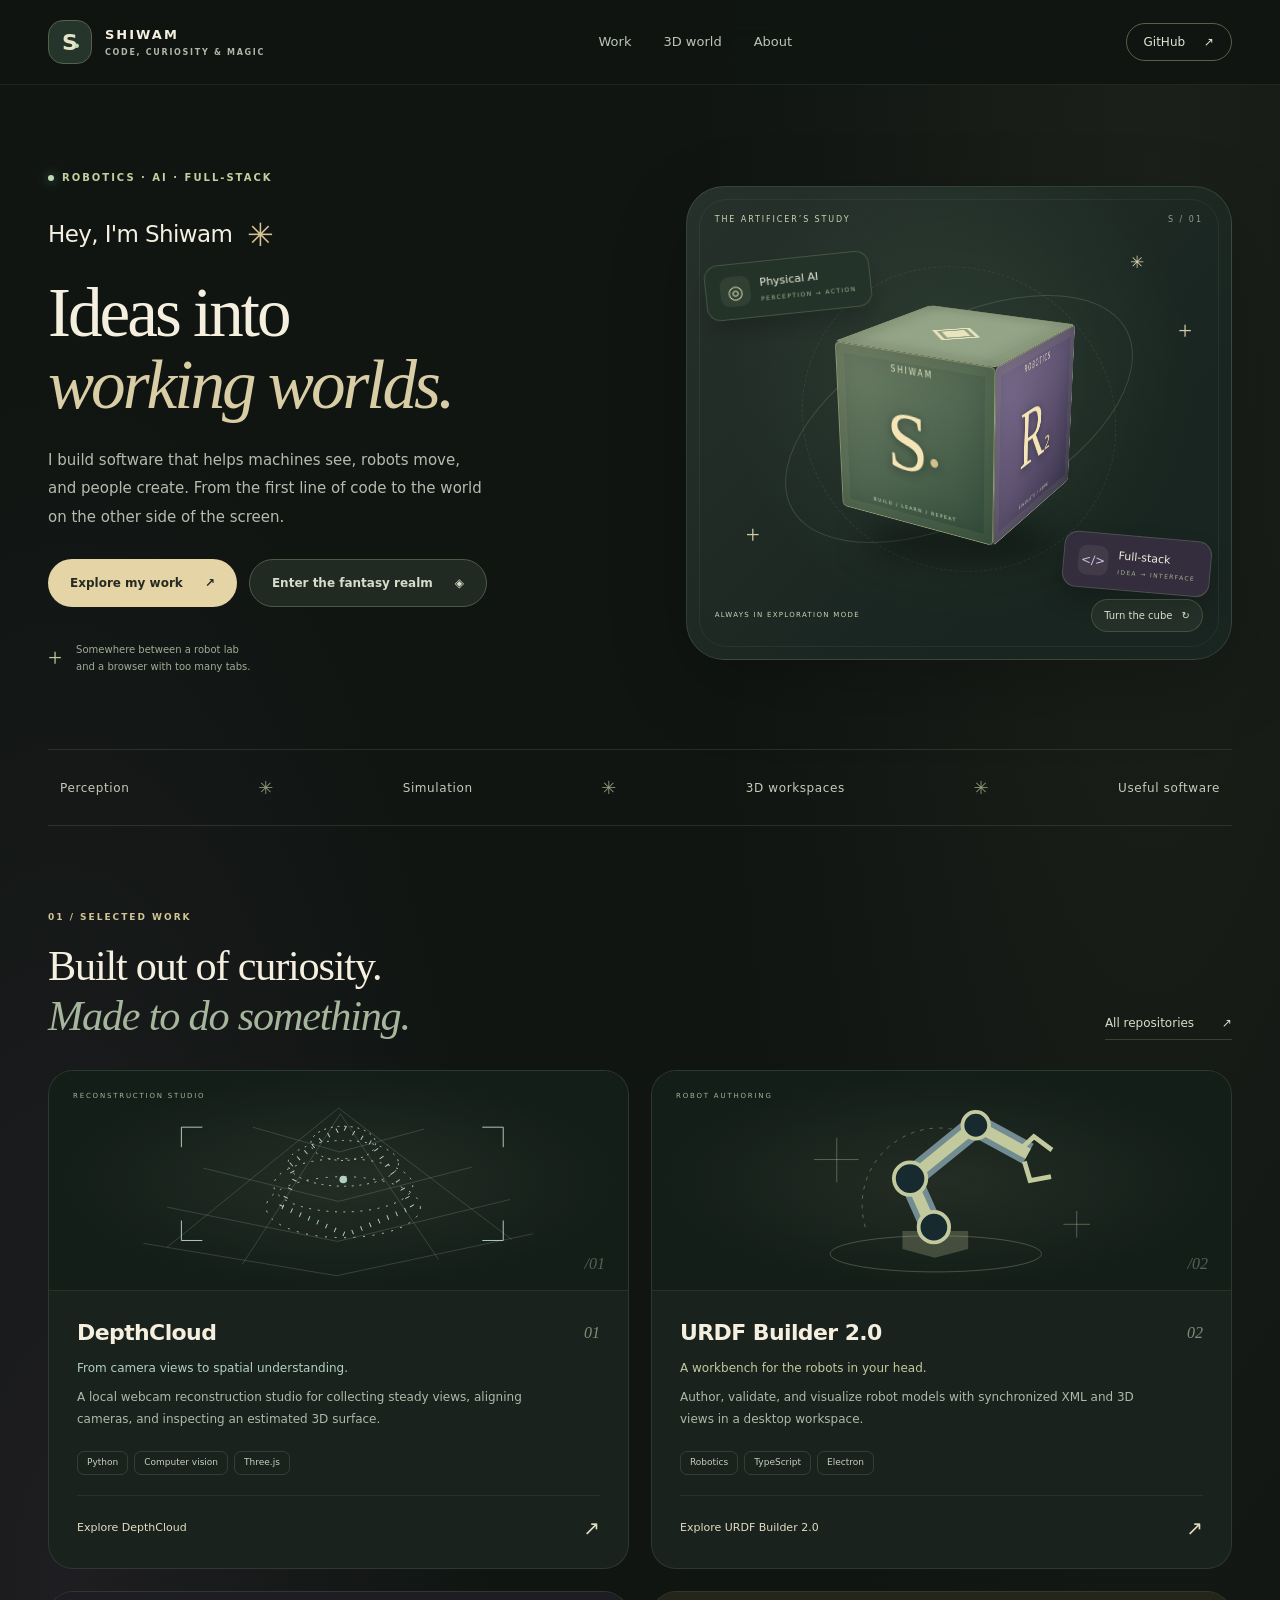
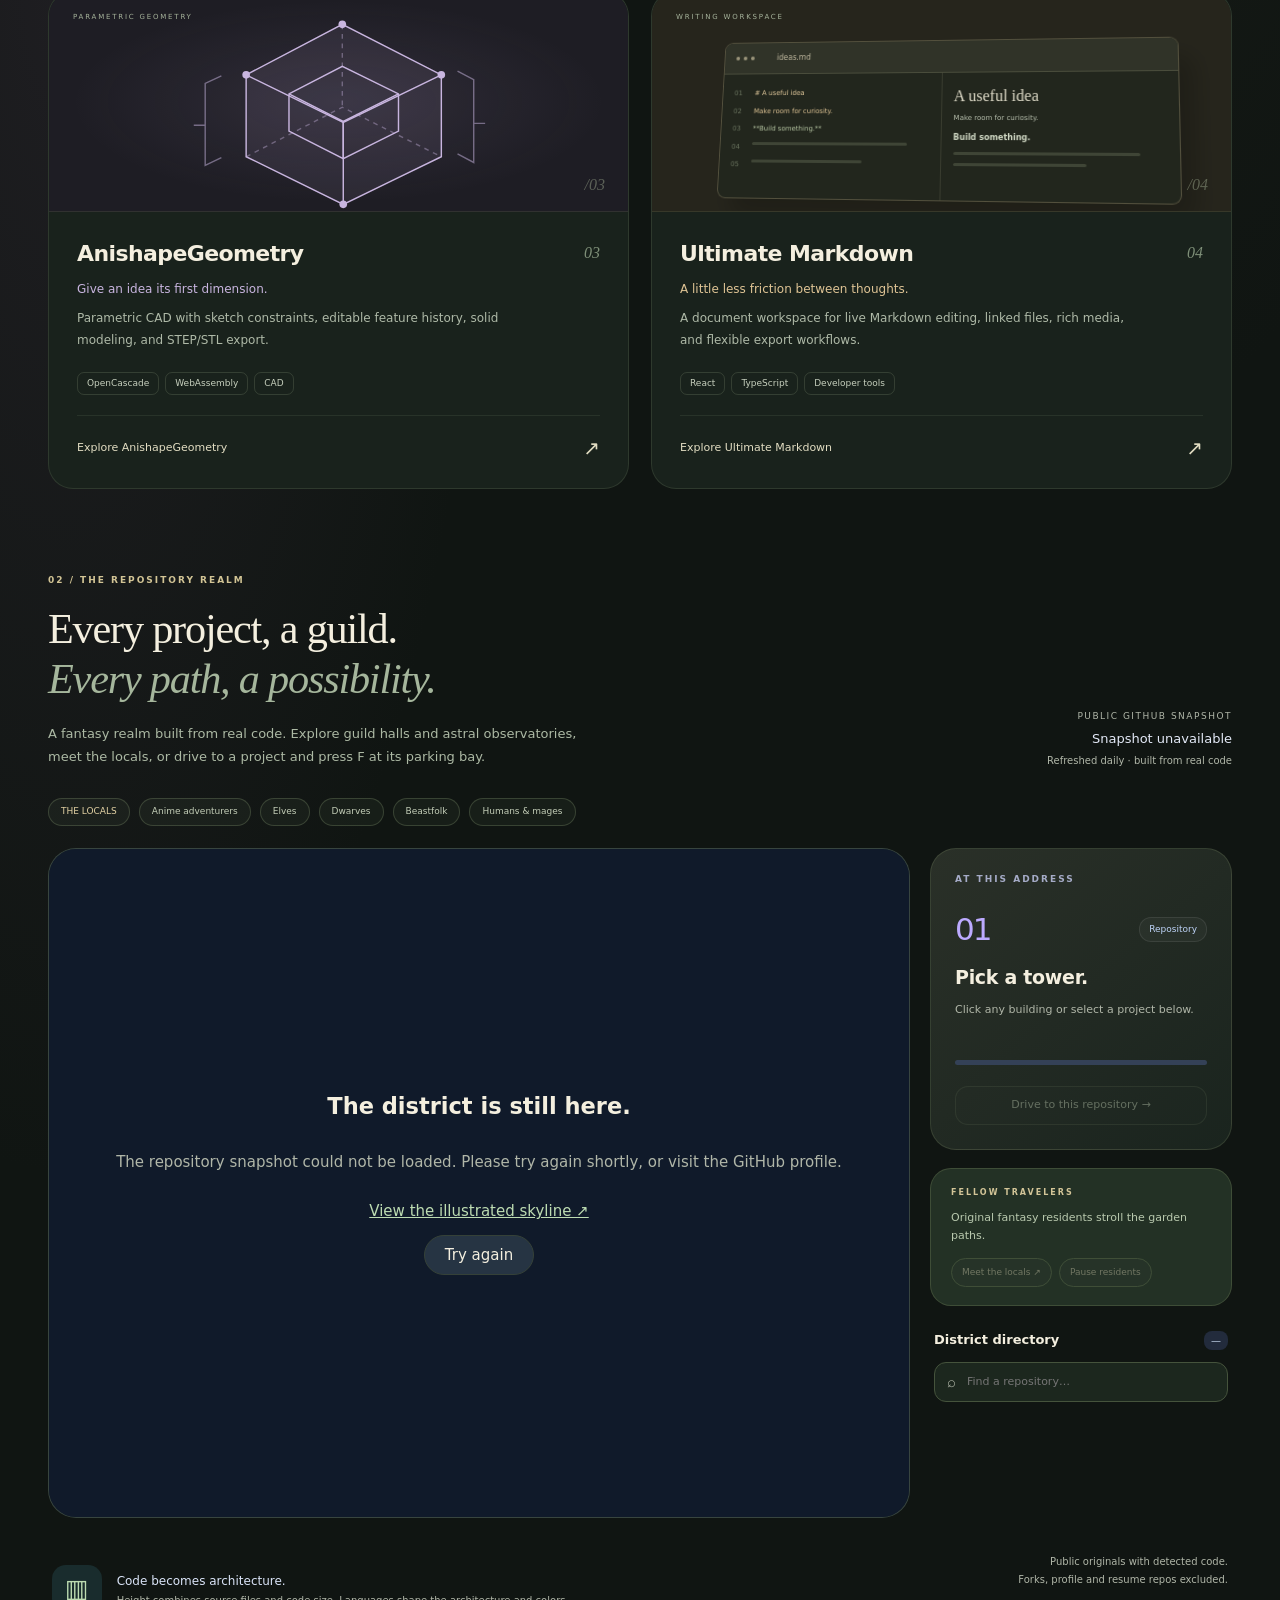
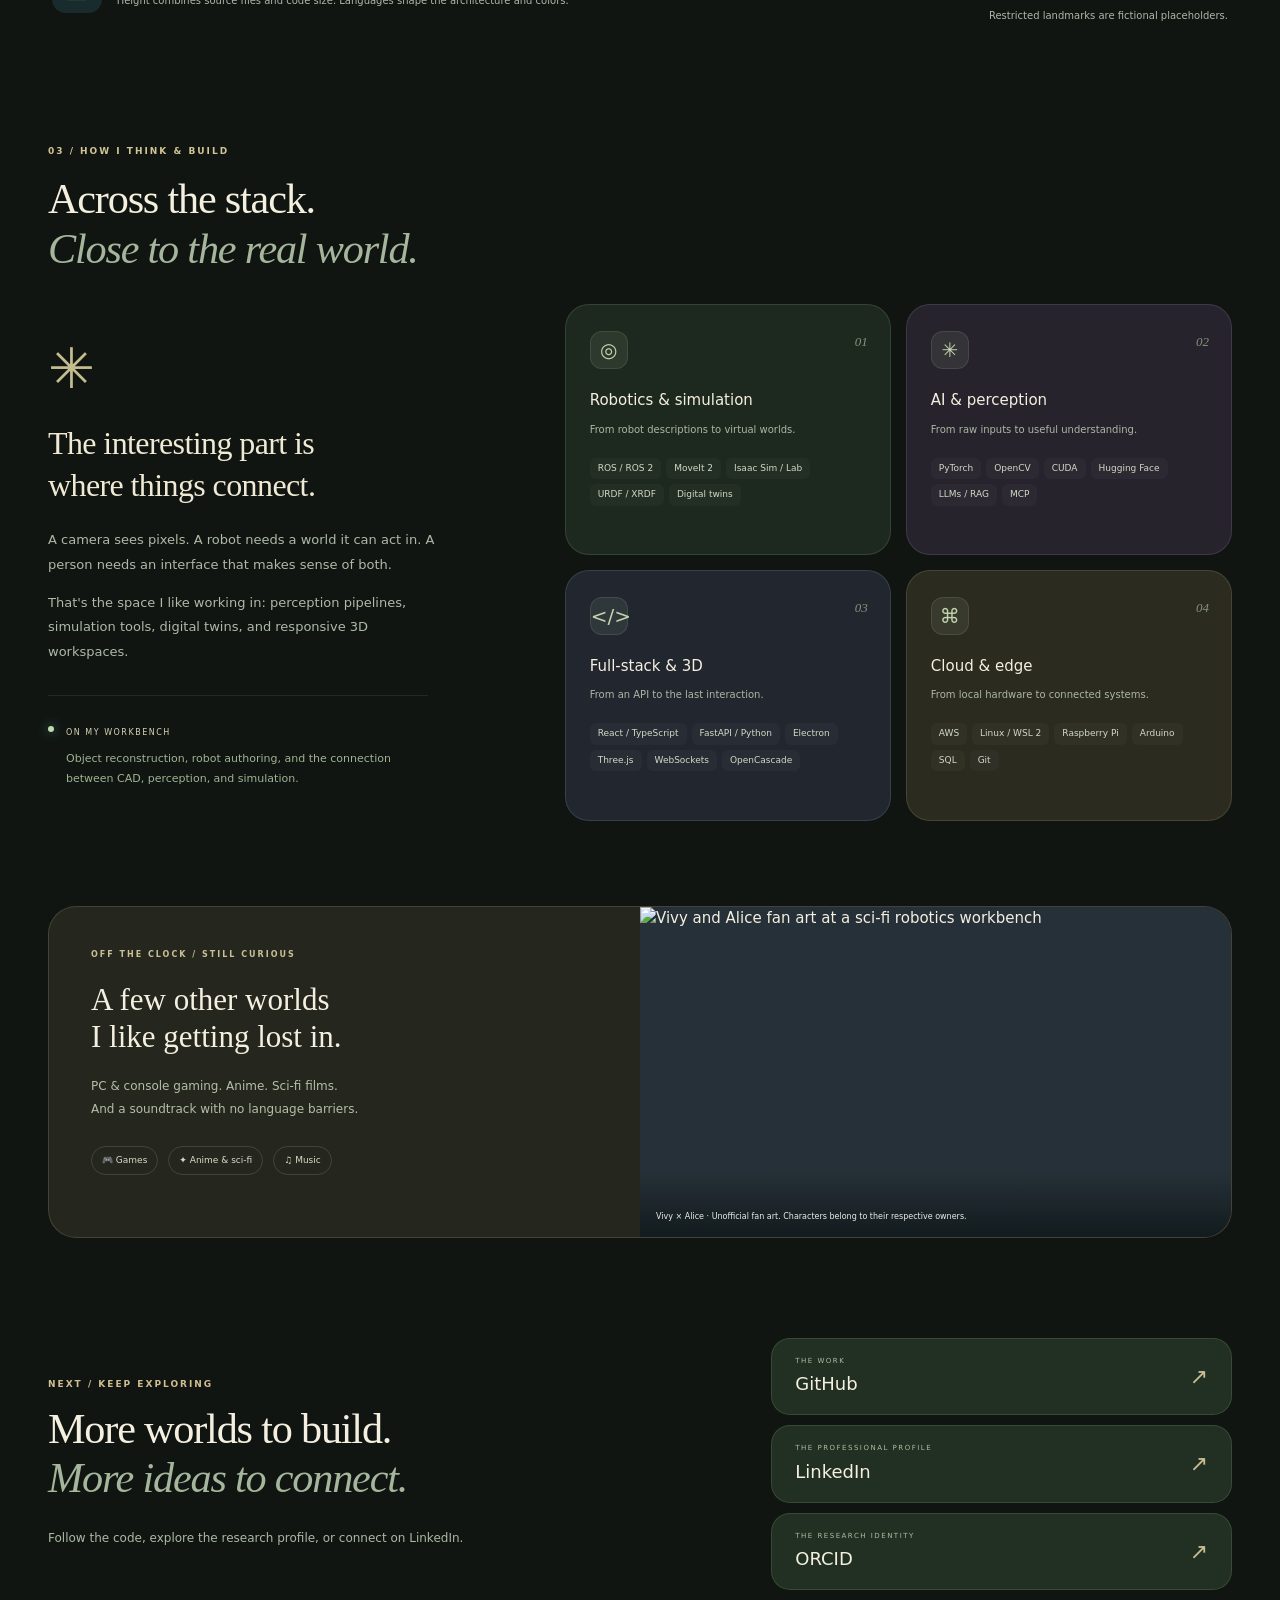
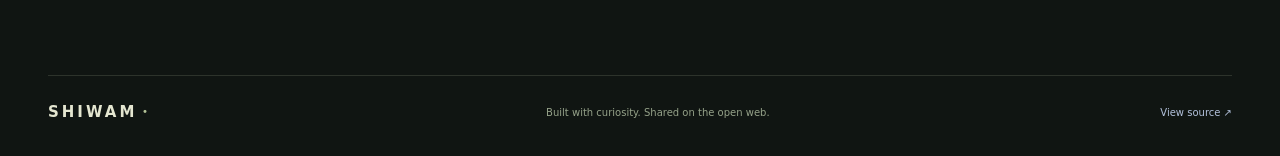
==== commit db0c3b38: "Build fantasy portfolio with walking residents and a living repository realm" ====
--- a/city/index.html
+++ b/city/index.html
@@ -2,15 +2,67 @@
 <html lang="en">
 <head>
 <meta charset="utf-8"><meta name="viewport" content="width=device-width, initial-scale=1">
-<meta name="theme-color" content="#0b101d"><meta name="description" content="Explore Shiwam's repositories as an interactive 3D city. Orbit, zoom, and discover the projects behind each tower.">
-<title>Repository District — Shiwam</title>
-<link rel="icon" href="icon.svg" type="image/svg+xml"><link rel="stylesheet" href="styles.css">
+<meta name="theme-color" content="#0a0e18">
+<meta name="description" content="Shiwam builds across robotics, AI, and full-stack software. Explore reconstruction tools, robot workbenches, CAD experiments, and an interactive fantasy repository realm.">
+<title>Shiwam — Robotics, AI &amp; Full-stack Engineering</title>
+<link rel="canonical" href="https://shiwamshoryasharma.github.io/shiwamshoryasharma/">
+<meta property="og:type" content="website"><meta property="og:title" content="Shiwam — Ideas into working worlds.">
+<meta property="og:description" content="Robotics, AI, and full-stack engineering. Selected projects and a living fantasy realm you can drive through.">
+<meta property="og:url" content="https://shiwamshoryasharma.github.io/shiwamshoryasharma/">
+<meta property="og:image" content="https://shiwamshoryasharma.github.io/shiwamshoryasharma/assets/anime-robotics-lab.png">
+<meta property="og:image:alt" content="Vivy and Alice fan art in a sci-fi robotics lab">
+<meta name="twitter:card" content="summary_large_image">
+<link rel="icon" href="icon.svg" type="image/svg+xml"><link rel="stylesheet" href="styles.css"><link rel="stylesheet" href="portfolio.css">
 <script type="importmap">{"imports":{"three":"./vendor/three.module.min.js"}}</script>
 </head>
 <body>
-<header class="topbar"><a class="brand" href="https://github.com/shiwamshoryasharma"><span class="brand-icon">S<span>・</span></span><span>SHIWAM<span class="brand-sub">EXPERIMENTS IN CODE</span></span></a><a class="profile-link" href="https://github.com/shiwamshoryasharma">GitHub profile <span aria-hidden="true">↗</span></a></header>
-<main>
-<section class="intro"><div><p class="eyebrow"><span class="dot"></span> THE REPOSITORY DISTRICT / 01</p><h1>A little code. <span>A whole city.</span></h1><p class="lede">Every tower is a project. Take the scenic route.</p></div><div class="snapshot"><span>PUBLIC GITHUB SNAPSHOT</span><strong id="updated">Loading district…</strong><span>Refreshed daily · built from real code</span></div></section>
+<a class="skip-link" href="#main">Skip to content</a>
+<header class="topbar portfolio-header">
+  <a class="brand" href="#home" aria-label="Shiwam, home"><span class="brand-icon">S<span>・</span></span><span>SHIWAM<span class="brand-sub">CODE, CURIOSITY &amp; MAGIC</span></span></a>
+  <nav aria-label="Main navigation"><a href="#work">Work</a><a href="#district">3D world</a><a href="#about">About</a></nav>
+  <a class="header-link" href="https://github.com/shiwamshoryasharma">GitHub <span aria-hidden="true">↗</span></a>
+</header>
+<main id="main">
+<section id="home" class="portfolio-hero portfolio-section" aria-labelledby="hero-title">
+  <div class="hero-copy">
+    <p class="eyebrow"><span class="dot"></span> ROBOTICS · AI · FULL-STACK</p>
+    <p class="hello">Hey, I'm Shiwam <span aria-hidden="true">✳</span></p>
+    <h1 id="hero-title">Ideas into<br><span>working worlds.</span></h1>
+    <p class="hero-description">I build software that helps machines see, robots move, and people create. From the first line of code to the world on the other side of the screen.</p>
+    <div class="hero-actions"><a class="pill-button primary" href="#work">Explore my work <span aria-hidden="true">↗</span></a><a class="pill-button secondary" href="#district">Enter the fantasy realm <span aria-hidden="true">◈</span></a></div>
+    <div class="hero-footnote"><span class="small-cross" aria-hidden="true">+</span><p>Somewhere between a robot lab<br>and a browser with too many tabs.</p></div>
+  </div>
+  <div class="identity-panel">
+    <div class="identity-top"><span>THE ARTIFICER’S STUDY</span><span class="identity-code">S / 01</span></div>
+    <div class="identity-art" aria-hidden="true">
+      <div class="orbit-line orbit-one"></div><div class="orbit-line orbit-two"></div>
+      <div class="cube-shadow"></div>
+      <div class="cube-stage"><div id="identity-cube" class="identity-cube">
+        <div class="cube-face face-front"><span class="cube-kicker">SHIWAM</span><b>S<span>•</span></b><span class="cube-caption">BUILD / LEARN / REPEAT</span></div>
+        <div class="cube-face face-back"><span class="cube-kicker">INTELLIGENCE</span><b>AI</b><span class="cube-caption">SEE / UNDERSTAND</span></div>
+        <div class="cube-face face-right"><span class="cube-kicker">ROBOTICS</span><b>R<span>₂</span></b><span class="cube-caption">SIMULATE / MOVE</span></div>
+        <div class="cube-face face-left"><span class="cube-kicker">SOFTWARE</span><b>&lt;/&gt;</b><span class="cube-caption">CONNECT / CREATE</span></div>
+        <div class="cube-face face-top"><span>◈</span></div><div class="cube-face face-bottom"></div>
+      </div></div>
+      <div class="orbit-label label-robot"><i>◎</i><span>Physical AI<small>PERCEPTION → ACTION</small></span></div>
+      <div class="orbit-label label-code"><i>&lt;/&gt;</i><span>Full-stack<small>IDEA → INTERFACE</small></span></div>
+      <span class="spark spark-one">+</span><span class="spark spark-two">+</span><span class="spark spark-three">✳</span>
+    </div>
+    <div class="identity-bottom"><span>ALWAYS IN EXPLORATION MODE</span><button id="turn-cube" aria-label="Rotate the 3D profile sculpture" hidden>Turn the cube <span aria-hidden="true">↻</span></button></div>
+  </div>
+</section>
+<div class="discipline-strip portfolio-section" aria-label="Engineering focus"><span>Perception</span><i>✳</i><span>Simulation</span><i>✳</i><span>3D workspaces</span><i>✳</i><span>Useful software</span></div>
+<section id="work" class="portfolio-section section-space" aria-labelledby="work-title">
+  <div class="section-heading"><div><p class="eyebrow">01 / SELECTED WORK</p><h2 id="work-title">Built out of curiosity.<br><span>Made to do something.</span></h2></div><a class="text-link" href="https://github.com/shiwamshoryasharma?tab=repositories">All repositories <span aria-hidden="true">↗</span></a></div>
+  <div class="project-grid">
+<article class="project-card project-depth"><div class="project-visual" aria-hidden="true"><span class="visual-label">RECONSTRUCTION STUDIO</span><svg viewBox="0 0 540 230" fill="none"><path d="M65 181 268 215 474 171M90 143 269 179 450 135M128 102 270 137 410 101M180 59 271 85 360 61M169 203 272 45 375 198M90 185 270 39 452 177" stroke="currentColor" opacity=".2"/><ellipse cx="275" cy="143" rx="81" ry="32" stroke="currentColor" stroke-dasharray="2 8"/><ellipse cx="275" cy="120" rx="73" ry="28" stroke="currentColor" stroke-dasharray="2 7"/><ellipse cx="275" cy="97" rx="58" ry="24" stroke="currentColor" stroke-dasharray="2 6"/><ellipse cx="275" cy="76" rx="34" ry="18" stroke="currentColor" stroke-dasharray="2 5"/><path d="m210 142 15-30-7-12 35-29 22-12 30 17 29 42 14 25-70 29Z" stroke="currentColor" stroke-dasharray="1 9" stroke-width="5"/><path d="M105 80V59h22m294 0h22v21M105 157v21h22m294 0h22v-21" stroke="currentColor"/><circle cx="275" cy="114" r="4" fill="currentColor"/></svg><span class="visual-index">/01</span></div><div class="project-content"><div class="project-title"><h3>DepthCloud</h3><span>01</span></div><p class="project-tagline">From camera views to spatial understanding.</p><p class="project-description">A local webcam reconstruction studio for collecting steady views, aligning cameras, and inspecting an estimated 3D surface.</p><ul class="tech-tags"><li>Python</li><li>Computer vision</li><li>Three.js</li></ul><a class="project-open" href="https://github.com/shiwamshoryasharma/DepthCloud">Explore DepthCloud <span aria-hidden="true">↗</span></a></div></article>
+<article class="project-card project-robot"><div class="project-visual" aria-hidden="true"><span class="visual-label">ROBOT AUTHORING</span><svg viewBox="0 0 540 230" fill="none"><ellipse cx="264" cy="192" rx="111" ry="19" stroke="currentColor" opacity=".3"/><path d="M229 187v-19h69v19l-35 9Z" fill="currentColor" opacity=".25"/><path d="m262 169-25-56 69-56 55 30" stroke="#728c92" stroke-width="24" stroke-linejoin="round"/><path d="m262 169-25-56 69-56 55 30" stroke="currentColor" stroke-width="12" stroke-linejoin="round"/><g fill="#172a30" stroke="currentColor" stroke-width="4"><circle cx="262" cy="164" r="16"/><circle cx="237" cy="113" r="17"/><circle cx="306" cy="57" r="14"/></g><path d="m351 84 16-15 19 14m-29 12 6 20 22-4" stroke="currentColor" stroke-width="5"/><path d="M136 93h47m-23-23v47M398 161h28m-14-14v28" stroke="currentColor" opacity=".4"/><path d="M190 164a81 81 0 0 1 91-103" stroke="currentColor" stroke-dasharray="4 6" opacity=".4"/></svg><span class="visual-index">/02</span></div><div class="project-content"><div class="project-title"><h3>URDF Builder 2.0</h3><span>02</span></div><p class="project-tagline">A workbench for the robots in your head.</p><p class="project-description">Author, validate, and visualize robot models with synchronized XML and 3D views in a desktop workspace.</p><ul class="tech-tags"><li>Robotics</li><li>TypeScript</li><li>Electron</li></ul><a class="project-open" href="https://github.com/shiwamshoryasharma/URDF-BUILDER-2.0">Explore URDF Builder 2.0 <span aria-hidden="true">↗</span></a></div></article>
+<article class="project-card project-cad"><div class="project-visual" aria-hidden="true"><span class="visual-label">PARAMETRIC GEOMETRY</span><svg viewBox="0 0 540 230" fill="none"><path d="m173 87 101-53 104 53v86l-103 50-102-50Z" fill="currentColor" opacity=".08"/><g stroke="currentColor" stroke-width="1.5"><path d="m173 87 101-53 104 53v86l-103 50-102-50Zm0 0 102 50 103-50M275 137v86"/><path d="m218 107 56-29 59 29v39l-58 29-57-29Zm0 0 57 29 58-29m-58 29v39"/><path d="m173 173 101-52 104 52M274 34v87" stroke-dasharray="5 5" opacity=".4"/><path d="m147 88-17 8v86l17-8m-17-34h-12m277-57 17 9v87l-17-9m17-32h12" opacity=".5"/></g><g fill="currentColor"><circle cx="173" cy="87" r="4"/><circle cx="274" cy="34" r="4"/><circle cx="378" cy="87" r="4"/><circle cx="275" cy="223" r="4"/></g></svg><span class="visual-index">/03</span></div><div class="project-content"><div class="project-title"><h3>AnishapeGeometry</h3><span>03</span></div><p class="project-tagline">Give an idea its first dimension.</p><p class="project-description">Parametric CAD with sketch constraints, editable feature history, solid modeling, and STEP/STL export.</p><ul class="tech-tags"><li>OpenCascade</li><li>WebAssembly</li><li>CAD</li></ul><a class="project-open" href="https://github.com/shiwamshoryasharma/AnishapeGeometry">Explore AnishapeGeometry <span aria-hidden="true">↗</span></a></div></article>
+<article class="project-card project-markdown"><div class="project-visual" aria-hidden="true"><span class="visual-label">WRITING WORKSPACE</span><div class="editor-visual"><div class="editor-top"><i></i><i></i><i></i><span>ideas.md</span></div><div class="editor-panes"><div><small>01</small><b># A useful idea</b><small>02</small><span>Make room for curiosity.</span><small>03</small><em>**Build something.**</em><small>04</small><span class="editor-line"></span><small>05</small><span class="editor-line short"></span></div><div><b>A useful idea</b><span>Make room for curiosity.</span><strong>Build something.</strong><i class="preview-line"></i><i class="preview-line short"></i></div></div></div><span class="visual-index">/04</span></div><div class="project-content"><div class="project-title"><h3>Ultimate Markdown</h3><span>04</span></div><p class="project-tagline">A little less friction between thoughts.</p><p class="project-description">A document workspace for live Markdown editing, linked files, rich media, and flexible export workflows.</p><ul class="tech-tags"><li>React</li><li>TypeScript</li><li>Developer tools</li></ul><a class="project-open" href="https://github.com/shiwamshoryasharma/Ultimate-Markdown">Explore Ultimate Markdown <span aria-hidden="true">↗</span></a></div></article>
+</div></section>
+<section id="district" class="district-section section-space" aria-labelledby="district-title">
+<div class="section-heading district-heading"><div><p class="eyebrow">02 / THE REPOSITORY REALM</p><h2 id="district-title">Every project, a guild.<br><span>Every path, a possibility.</span></h2><p class="section-description">A fantasy realm built from real code. Explore guild halls and astral observatories, meet the locals, or drive to a project and press F at its parking bay.</p></div><div class="snapshot"><span>PUBLIC GITHUB SNAPSHOT</span><strong id="updated">Loading district…</strong><span>Refreshed daily · built from real code</span></div></div>
+<div class="world-legend"><span>THE LOCALS</span><span>Anime adventurers</span><span>Elves</span><span>Dwarves</span><span>Beastfolk</span><span>Humans &amp; mages</span></div>
 <div class="workspace">
 <section class="city-panel" aria-label="Interactive repository city">
 <div class="scene-meta"><span class="chip"><span class="dot"></span> EXPLORER</span><span id="city-count" class="chip muted">Preparing buildings</span><button id="drive-mode" class="drive-mode-button" disabled>Drive the city ↗</button></div>
@@ -28,12 +80,25 @@
 </section>
 <aside class="sidebar" aria-label="Repository details">
 <section class="inspector"><p class="eyebrow">AT THIS ADDRESS</p><div class="repo-heading"><span id="repo-number">01</span><span class="tag" id="repo-language">Repository</span></div><h2 id="repo-name">Pick a tower.</h2><p id="repo-caption">Click any building or select a project below.</p><div id="repo-metrics" class="metrics"></div><div id="language-bar" class="language-bar" aria-hidden="true"></div><ul id="language-details" class="language-details"></ul><a id="repo-link" class="repo-link" hidden>Explore repository <span aria-hidden="true">↗</span></a><button id="drive-to-repo" class="drive-to-repo" disabled>Drive to this repository →</button></section>
+<section class="residents-panel"><p class="eyebrow">FELLOW TRAVELERS</p><p id="resident-description" aria-live="polite">Original fantasy residents stroll the garden paths.</p><div class="resident-controls"><button id="meet-locals" class="citizen-toggle" disabled>Meet the locals ↗</button><button id="pause-residents" class="citizen-toggle" aria-pressed="false" disabled>Pause residents</button></div></section>
 <section class="directory"><div class="directory-heading"><h2>District directory</h2><span id="list-count">—</span></div><label class="search"><span aria-hidden="true">⌕</span><input id="search" type="search" placeholder="Find a repository…" aria-label="Find a repository" autocomplete="off"></label><div id="repo-list" class="repo-list"></div><p id="no-results" hidden>No matching repositories.</p></section>
 </aside>
 </div>
 <section class="about-strip"><div><span class="small-icon">▥</span><p><strong>Code becomes architecture.</strong><br>Height combines source files and code size. Languages shape the architecture and colors.</p></div><p>Public originals with detected code.<br>Forks, profile and resume repos excluded.<br><span id="total-code"></span><br>Restricted landmarks are fictional placeholders.</p></section>
-<footer><span>Made of curiosity, coffee, and a few thousand lines.</span><a href="https://github.com/shiwamshoryasharma/shiwamshoryasharma">View source ↗</a></footer>
+</section>
+<section id="about" class="portfolio-section section-space" aria-labelledby="about-title">
+<div class="section-heading"><div><p class="eyebrow">03 / HOW I THINK &amp; BUILD</p><h2 id="about-title">Across the stack.<br><span>Close to the real world.</span></h2></div></div>
+<div class="about-grid"><div class="about-note"><span class="note-symbol" aria-hidden="true">✳</span><h3>The interesting part is<br>where things connect.</h3><p>A camera sees pixels. A robot needs a world it can act in. A person needs an interface that makes sense of both.</p><p>That's the space I like working in: perception pipelines, simulation tools, digital twins, and responsive 3D workspaces.</p><div class="current-focus"><span class="dot"></span><div><small>ON MY WORKBENCH</small><p>Object reconstruction, robot authoring, and the connection between CAD, perception, and simulation.</p></div></div></div>
+<div class="toolkit-grid">
+<article class="toolkit-card"><span class="toolkit-icon">◎</span><span class="toolkit-number">01</span><h3>Robotics &amp; simulation</h3><p>From robot descriptions to virtual worlds.</p><ul><li>ROS / ROS 2</li><li>MoveIt 2</li><li>Isaac Sim / Lab</li><li>URDF / XRDF</li><li>Digital twins</li></ul></article>
+<article class="toolkit-card"><span class="toolkit-icon">✳</span><span class="toolkit-number">02</span><h3>AI &amp; perception</h3><p>From raw inputs to useful understanding.</p><ul><li>PyTorch</li><li>OpenCV</li><li>CUDA</li><li>Hugging Face</li><li>LLMs / RAG</li><li>MCP</li></ul></article>
+<article class="toolkit-card"><span class="toolkit-icon">&lt;/&gt;</span><span class="toolkit-number">03</span><h3>Full-stack &amp; 3D</h3><p>From an API to the last interaction.</p><ul><li>React / TypeScript</li><li>FastAPI / Python</li><li>Electron</li><li>Three.js</li><li>WebSockets</li><li>OpenCascade</li></ul></article>
+<article class="toolkit-card"><span class="toolkit-icon">⌘</span><span class="toolkit-number">04</span><h3>Cloud &amp; edge</h3><p>From local hardware to connected systems.</p><ul><li>AWS</li><li>Linux / WSL 2</li><li>Raspberry Pi</li><li>Arduino</li><li>SQL</li><li>Git</li></ul></article>
+</div></div></section>
+<section class="portfolio-section off-duty" aria-labelledby="off-duty-title"><div class="off-duty-copy"><p class="eyebrow">OFF THE CLOCK / STILL CURIOUS</p><h2 id="off-duty-title">A few other worlds<br>I like getting lost in.</h2><p>PC &amp; console gaming. Anime. Sci-fi films.<br>And a soundtrack with no language barriers.</p><div class="interest-tags"><span>🎮 Games</span><span>✦ Anime &amp; sci-fi</span><span>♫ Music</span></div></div><figure><img src="assets/anime-robotics-lab.png" alt="Vivy and Alice fan art at a sci-fi robotics workbench" width="1536" height="1024" loading="lazy" decoding="async"><figcaption>Vivy × Alice · Unofficial fan art. Characters belong to their respective owners.</figcaption></figure></section>
+<section id="connect" class="portfolio-section connect-section" aria-labelledby="connect-title"><div><p class="eyebrow">NEXT / KEEP EXPLORING</p><h2 id="connect-title">More worlds to build.<br><span>More ideas to connect.</span></h2><p>Follow the code, explore the research profile, or connect on LinkedIn.</p></div><div class="connect-links"><a href="https://github.com/shiwamshoryasharma"><span><small>THE WORK</small>GitHub</span><b aria-hidden="true">↗</b></a><a href="https://www.linkedin.com/in/shiwam-shorya/"><span><small>THE PROFESSIONAL PROFILE</small>LinkedIn</span><b aria-hidden="true">↗</b></a><a href="https://orcid.org/0009-0005-9798-8856"><span><small>THE RESEARCH IDENTITY</small>ORCID</span><b aria-hidden="true">↗</b></a></div></section>
+<footer class="site-footer portfolio-section"><a class="footer-name" href="#home">SHIWAM<span>・</span></a><span>Built with curiosity. Shared on the open web.</span><a href="https://github.com/shiwamshoryasharma/shiwamshoryasharma">View source ↗</a></footer>
 </main>
-<noscript><p class="no-script">Enable JavaScript to explore the 3D city, or <a href="https://github.com/shiwamshoryasharma">visit the GitHub profile</a>.</p></noscript>
-<script type="module" src="app.js"></script>
+<noscript><p class="no-script">The portfolio works without JavaScript. Enable it for the interactive city, or <a href="https://github.com/shiwamshoryasharma?tab=repositories">browse the repositories on GitHub</a>.</p></noscript>
+<script type="module" src="portfolio.js"></script><script type="module" src="app.js"></script>
 </body></html>
--- a/city/portfolio.css
+++ b/city/portfolio.css
@@ -0,0 +1,10 @@
+/* The portfolio shell keeps the world controls independent and usable. */
+:root{--bg:#101512;--panel:#18211c;--border:#354138;--ink:#f4efdf;--muted:#b0b6a8;--mint:#bddcb2;--lilac:#d4c0eb}
+html{scroll-behavior:smooth;scroll-padding-top:100px}body{background:radial-gradient(ellipse at 90% 4%,#33362a55,transparent 27%),radial-gradient(ellipse at 5% 32%,#3b2f4055,transparent 25%),var(--bg)}main{max-width:1360px;padding:0 48px}.skip-link{position:fixed;top:-100px;left:16px;z-index:100;background:var(--mint);color:#122318;padding:12px 20px;border-radius:12px}.skip-link:focus{top:12px}.portfolio-header{max-width:none;padding:20px max(48px,calc((100vw - 1264px)/2));position:sticky;top:0;z-index:20;background:#101512e8;backdrop-filter:blur(18px);border-bottom-color:#c4c7a518}.portfolio-header .brand-icon{background:#26352b;border-color:#53634b;color:#e7e4c6}.portfolio-header nav{display:flex;gap:32px;font-size:13px;color:#bdc5b6}.portfolio-header nav a:hover,.header-link:hover{color:#e4d7a4}.header-link{font-size:12px;border:1px solid #586049;padding:9px 17px;border-radius:30px;color:#e1e5d5}.header-link span{margin-left:15px}.portfolio-hero{display:grid;grid-template-columns:1.05fr 1fr;gap:64px;align-items:center;padding:85px 0 74px}.hero-copy .eyebrow{font-size:10px;letter-spacing:2px;color:#c6cd9e}.hello{font-size:23px;margin:26px 0 18px;letter-spacing:-.6px}.hello>span{display:inline-block;color:#d6c293;font-size:32px;margin-left:8px;vertical-align:middle}.hero-copy h1{font:500 clamp(44px,5.4vw,78px)/1.04 Georgia,'Times New Roman',serif;letter-spacing:-3px}.hero-copy h1>span{color:#d9cda6;font-style:italic}.hero-description{max-width:440px;font-size:15px;line-height:1.9;color:#b5bcad;margin:25px 0 28px}.hero-actions{display:flex;gap:12px;flex-wrap:wrap}.pill-button{display:flex;align-items:center;justify-content:center;gap:22px;border-radius:30px;padding:14px 22px;font-size:12px;font-weight:600;transition:transform .2s,background .2s}.pill-button:hover{transform:translateY(-3px)}.primary{background:#e4d4a6;color:#252b21}.primary:hover{background:#f3e4b9}.secondary{background:#202a22;border:1px solid #4d5947;color:#d5ddca}.hero-footnote{display:flex;align-items:center;gap:14px;margin-top:34px}.hero-footnote p{font-size:10px;line-height:1.7;color:#a0ac96;margin:0}.small-cross{font:25px Georgia;color:#c0c89c}.identity-panel{min-width:0;height:474px;position:relative;border:1px solid #7182674d;border-radius:38px;background:radial-gradient(ellipse at 50% 40%,#46634b55,transparent 60%),linear-gradient(135deg,#27312c,#192520 70%);box-shadow:0 25px 80px #0003;overflow:hidden}.identity-panel:after{content:'';position:absolute;inset:12px;border:1px solid #a9b98616;border-radius:28px;pointer-events:none}.identity-top,.identity-bottom{position:absolute;left:28px;right:28px;display:flex;align-items:center;justify-content:space-between;font-size:8px;letter-spacing:1.9px;color:#cbd3b2;z-index:2}.identity-top{top:27px}.identity-code{color:#8fa288;letter-spacing:2px}.identity-bottom{bottom:27px;font-size:7px;letter-spacing:1.3px}.identity-bottom button{padding:8px 12px;background:#b2c59c12;border:1px solid #9caa8240;border-radius:20px;color:#dbdfc6;font-size:10px;letter-spacing:0}.identity-bottom button span{margin-left:6px}.identity-art{position:absolute;inset:40px 0 55px;perspective:900px}.orbit-line{position:absolute;left:50%;top:51%;border:1px solid #b1c3a531;border-radius:50%;transform:translate(-50%,-50%) rotate(-28deg)}.orbit-one{width:380px;height:195px}.orbit-two{width:320px;height:300px;border-style:dashed;transform:translate(-50%,-50%) rotate(32deg);opacity:.6}.cube-shadow{position:absolute;width:190px;height:40px;top:78%;left:50%;transform:translateX(-50%);background:#0006;border-radius:50%;filter:blur(16px)}.cube-stage{position:absolute;top:50%;left:50%;transform:translate(-50%,-50%);width:170px;height:170px;perspective:900px}.identity-cube{width:100%;height:100%;position:relative;transform-style:preserve-3d;transform:rotateX(-20deg) rotateY(var(--cube-angle,-30deg));transition:transform 1.2s cubic-bezier(.22,.65,.3,1)}.cube-face{position:absolute;inset:0;border:1px solid #b8bd8a99;background:linear-gradient(140deg,#718268,#334d3b);backface-visibility:hidden;display:flex;align-items:center;justify-content:space-around;flex-direction:column;border-radius:5px;box-shadow:inset 0 0 0 9px #aab28118,inset 0 0 35px #0a1b1644}.cube-face b{font:82px/1 Georgia;color:#f4e4b7;text-shadow:0 2px 10px #16231a77}.cube-face b>span{font-size:35px;color:#d1c08d}.cube-kicker,.cube-caption{font-size:8px;letter-spacing:2px;color:#e2e2bd}.cube-caption{font-size:5px;letter-spacing:1.5px}.face-front{transform:translateZ(85px)}.face-back{transform:rotateY(180deg) translateZ(85px)}.face-right{transform:rotateY(90deg) translateZ(85px);background:linear-gradient(140deg,#807193,#3e3650)}.face-left{transform:rotateY(-90deg) translateZ(85px);background:linear-gradient(140deg,#a28558,#58432b)}.face-left b{font-size:52px}.face-top{transform:rotateX(90deg) translateZ(85px);background:#94a486;color:#e8e4bd;font-size:70px}.face-bottom{transform:rotateX(-90deg) translateZ(85px)}.orbit-label{position:absolute;display:flex;align-items:center;gap:10px;z-index:3;padding:12px 14px;border:1px solid #88977355;border-radius:14px;background:#233328ed;box-shadow:0 12px 25px #0003;transform:rotate(-6deg)}.orbit-label i{display:grid;place-items:center;width:30px;height:30px;border-radius:9px;background:#c3d2a916;font-size:18px;font-style:normal;color:#c9d4a9}.orbit-label>span{font-size:11px;color:#edf1de}.orbit-label small{display:block;font-size:6px;letter-spacing:1.4px;color:#a6b693;margin-top:3px}.label-robot{left:18px;top:31px}.label-code{bottom:12px;right:20px;transform:rotate(5deg);background:#332d3d}.label-code i{font-size:12px;color:#d4c1e9}.spark{position:absolute;font:25px Georgia;color:#d3caa2}.spark-one{right:39px;top:90px}.spark-two{left:59px;bottom:55px}.spark-three{right:87px;top:25px;font-size:17px}.discipline-strip{display:flex;align-items:center;justify-content:space-between;padding:24px 12px;border-block:1px solid #c7c9ad22;font-size:12px;color:#c6cbb8;letter-spacing:.6px}.discipline-strip i{color:#8d9878;font-size:18px;font-style:normal}.section-space{padding:85px 0 0}.section-heading{display:flex;justify-content:space-between;align-items:flex-end;gap:32px;margin-bottom:30px}.section-heading h2,.connect-section h2{font:400 clamp(30px,3.3vw,46px)/1.18 Georgia,serif;letter-spacing:-1.2px;margin:0}.section-heading h2>span,.connect-section h2>span{color:#a5b69c;font-style:italic}.section-heading .eyebrow{color:#d2c495;font-size:9px;letter-spacing:2px;margin-bottom:16px}.text-link{font-size:12px;color:#d9ddc7;white-space:nowrap;padding:0 0 7px;border-bottom:1px solid #7e8e6855}.text-link span{margin-left:24px}.project-grid{display:grid;grid-template-columns:1fr 1fr;gap:22px}.project-card{border:1px solid #7281663d;background:#19221c;border-radius:25px;overflow:hidden;transition:transform .25s,border-color .25s;--project-accent:#b3d1c2}.project-card:hover{transform:translateY(-4px);border-color:#9bab7980}.project-robot{--project-accent:#c1c99d}.project-cad{--project-accent:#c8b5df}.project-markdown{--project-accent:#dfc495}.project-visual{height:220px;background:radial-gradient(ellipse at center,#87916f22,transparent 67%),#141e19;border-bottom:1px solid #a2b18222;position:relative;color:var(--project-accent);overflow:hidden}.project-cad .project-visual{background:radial-gradient(ellipse,#a591bd22,transparent 65%),#1e1d24}.project-markdown .project-visual{background:#26251c}.project-visual>svg{height:100%;width:100%}.visual-label{position:absolute;top:20px;left:24px;font-size:7px;letter-spacing:1.8px;color:#a6b39b}.visual-index{position:absolute;right:23px;bottom:17px;font:italic 16px Georgia;color:#a0ad9277}.project-content{padding:25px 28px}.project-title{display:flex;align-items:center;justify-content:space-between}.project-title h3{font-size:22px;letter-spacing:-.6px;margin:0;font-weight:550}.project-title>span{font:italic 16px Georgia;color:#7e8f78}.project-tagline{font-size:12px;color:var(--project-accent);margin:10px 0}.project-description{font-size:12px;line-height:1.8;color:#aeb9a7;margin:0;min-height:44px;max-width:470px}.tech-tags,.toolkit-card ul{display:flex;flex-wrap:wrap;list-style:none;padding:0;gap:6px;margin:20px 0}.tech-tags li{padding:4px 9px;font-size:9px;border:1px solid #81907344;color:#c6cfbd;border-radius:7px}.project-open{display:flex;justify-content:space-between;align-items:center;border-top:1px solid #80947126;padding-top:17px;font-size:11px;color:#e2ddc2}.project-open span{font-size:20px}.project-open:after{content:none}.editor-visual{position:absolute;top:46px;left:10%;width:80%;border:1px solid #b3a47e55;border-radius:9px;background:#22261d;transform:perspective(800px) rotateY(-8deg) rotateX(8deg);box-shadow:14px 18px 25px #0003;overflow:hidden}.editor-top{display:flex;gap:4px;align-items:center;padding:10px 12px;border-bottom:1px solid #b5b38a33;background:#303328}.editor-top i{width:4px;height:4px;border-radius:50%;background:#9a947a}.editor-top span{margin-left:20px;font-size:8px;color:#c1baa0}.editor-panes{display:grid;grid-template-columns:1fr 1fr;height:128px}.editor-panes>div{padding:15px 12px;display:grid;align-content:start;gap:8px;font-size:7px;grid-template-columns:14px 1fr}.editor-panes>div:first-child{border-right:1px solid #94947a33}.editor-panes small{color:#69735e;font-size:7px}.editor-panes b{color:#e1c99c;font-weight:400}.editor-panes em{color:#b9c9a5;font-style:normal}.editor-panes>div:last-child{display:flex;flex-direction:column;font-size:7px;color:#b5bdab}.editor-panes>div:last-child b{font:16px Georgia;color:#e2decb}.editor-panes strong{font-size:8px;color:#d0d8c4}.editor-line,.preview-line{height:3px;background:#8c967548;border-radius:3px;width:88%}.editor-line.short,.preview-line.short{width:63%}
+.section-description{font-size:13px;line-height:1.8;color:#acb9a4;max-width:530px;margin:18px 0 0}.district-section .city-panel{border-color:#72816655;background:#1b272b}.district-section .inspector{background:linear-gradient(140deg,#2a3028,#1a241e);border-color:#6c79584f}.district-section .repo-link{background:#dfd0a8;color:#29291e}.district-section .repo-row[aria-pressed=true]{background:#394534;border-color:#81966b55}.district-section .search{background:#1c271e;border-color:#45533c}.district-section .drive-mode-button{background:#e3d2a1;color:#333b29}.district-section .drive-to-repo{border-color:#77856566;color:#cbd8bd}.district-section .snapshot{text-align:right}.world-legend{display:flex;flex-wrap:wrap;gap:9px;margin:0 0 22px}.world-legend span{font-size:9px;color:#c3cdb7;padding:6px 12px;border:1px solid #94a77b44;border-radius:15px;background:#7e997712}.world-legend span:first-child{color:#e1d0a3}.citizen-toggle{font-size:11px;color:#e5dcbe;background:#2b382d;border:1px solid #697a54;border-radius:16px;padding:8px 14px;margin-top:14px;cursor:pointer}.about-grid{display:grid;grid-template-columns:.85fr 1.2fr;gap:44px}.about-note{padding:32px 25px 32px 0}.note-symbol{font:56px Georgia;color:#c4bd90}.about-note h3{font:32px/1.3 Georgia;margin:22px 0;color:#f0e9d4;letter-spacing:-.6px}.about-note>p{font-size:13px;line-height:1.9;color:#aebaa6;max-width:390px}.current-focus{display:flex;align-items:flex-start;gap:12px;border-top:1px solid #839a712a;margin-top:30px;padding-top:23px;max-width:380px}.current-focus>.dot{flex:none;margin-top:7px}.current-focus small{font-size:8px;letter-spacing:1.5px;color:#d5d4b4}.current-focus p{font-size:11px;line-height:1.8;color:#a0b393;margin:8px 0 0}.toolkit-grid{display:grid;grid-template-columns:1fr 1fr;gap:15px}.toolkit-card{position:relative;padding:26px 24px;border:1px solid #8095703d;background:#1d291f;border-radius:24px}.toolkit-card:nth-child(2){background:#26232d;border-color:#a68abb33}.toolkit-card:nth-child(3){background:#22272f;border-color:#889eb333}.toolkit-card:nth-child(4){background:#2b2b20;border-color:#b7aa7533}.toolkit-icon{display:inline-grid;place-items:center;width:38px;height:38px;background:#bcd1a818;border:1px solid #bdd1ac22;border-radius:12px;font-size:20px;color:#c0d4ad}.toolkit-number{position:absolute;right:22px;top:29px;font:italic 13px Georgia;color:#84937a}.toolkit-card h3{font-size:15px;font-weight:500;margin:20px 0 9px}.toolkit-card p{font-size:10px;color:#acb7a3;line-height:1.7;margin:0}.toolkit-card ul{gap:5px;margin-bottom:0}.toolkit-card li{font-size:9px;padding:4px 8px;color:#d2d9c5;border-radius:6px;background:#ffffff07}.off-duty{display:grid;grid-template-columns:1fr 1fr;gap:0;align-items:stretch;border:1px solid #b7a17b38;border-radius:28px;overflow:hidden;margin:85px 0 0;background:#25271f}.off-duty-copy{padding:42px}.off-duty .eyebrow{font-size:8px;color:#c9c195}.off-duty h2{font:31px/1.2 Georgia;margin:20px 0}.off-duty-copy>p:not(.eyebrow){font-size:12px;line-height:1.9;color:#b3bfa6}.interest-tags{display:flex;gap:10px;margin-top:25px;flex-wrap:wrap}.interest-tags span{font-size:9px;padding:7px 10px;border:1px solid #999e7740;border-radius:20px;color:#d8dbc6}.off-duty figure{position:relative;margin:0;min-height:330px;background:#253038}.off-duty img{display:block;width:100%;height:100%;position:absolute;inset:0;object-fit:cover;object-position:center}.off-duty figcaption{position:absolute;bottom:0;left:0;right:0;background:linear-gradient(transparent,#111a1cee);padding:40px 16px 13px;font-size:8px;line-height:1.6;color:#ebeee4}.connect-section{display:grid;grid-template-columns:1fr .7fr;gap:65px;padding:100px 0 85px;align-items:center}.connect-section .eyebrow{color:#d0be90;font-size:9px}.connect-section p:not(.eyebrow){color:#acb9a2;font-size:12px;margin:25px 0 0;line-height:1.8}.connect-links{display:grid;gap:10px}.connect-links>a{display:flex;align-items:center;justify-content:space-between;padding:17px 23px;background:#223024;border:1px solid #8495673d;border-radius:19px;transition:background .2s}.connect-links>a:hover{background:#344032}.connect-links span{font-size:18px}.connect-links small{display:block;font-size:7px;letter-spacing:1.5px;color:#b0bba0;margin-bottom:4px}.connect-links b{font-size:22px;font-weight:400;color:#cabd94}.site-footer{align-items:center;font-size:10px;color:#95a289;border-top-color:#b5be9c2d;gap:20px;padding:25px 0 32px}.footer-name{font-weight:700;letter-spacing:3px;font-size:15px!important;color:#e4e6d0!important}.footer-name span{color:#b4c398}.driving-mode .portfolio-section,.driving-mode .discipline-strip,.driving-mode .district-heading,.driving-mode .world-legend,.driving-mode .citizen-toggle,.driving-mode .portfolio-header nav{display:none}.driving-mode .district-section{padding:0}.driving-mode .portfolio-header{position:relative}.driving-mode .portfolio-header .header-link{padding:5px 12px}.driving-mode .city-panel{scroll-margin-top:10px}.no-script a{text-decoration:underline;color:var(--mint)}
+@media(min-width:1500px){.portfolio-hero{padding-block:105px}.identity-panel{height:500px}}
+@media(max-width:1100px){main{padding:0 30px}.portfolio-header{padding:18px 30px}.portfolio-hero{gap:30px;padding-top:60px}.hero-copy h1{font-size:58px}.identity-panel{height:435px}.identity-bottom{left:20px;right:20px;gap:10px}.identity-bottom>span{font-size:6px}.orbit-one{width:330px}.label-robot{left:12px}.label-code{right:12px}.hero-description{font-size:13px}.pill-button{font-size:11px;padding:12px 16px;gap:12px}.about-grid{gap:24px;grid-template-columns:.85fr 1.2fr}.toolkit-card{padding:20px 17px}.about-note h3{font-size:28px}.about-note{padding-right:0}.off-duty-copy{padding:30px}.off-duty h2{font-size:27px}.connect-section{gap:35px}}
+@media(max-width:800px){.portfolio-header nav{gap:18px;font-size:12px}.portfolio-header .brand-sub{display:none}.portfolio-hero{gap:35px;grid-template-columns:1fr;padding:45px 0}.hero-copy h1{font-size:65px;max-width:none}.hero-description{max-width:510px;font-size:14px}.hero-footnote{margin-top:23px}.identity-panel{height:400px;max-width:580px;width:100%;justify-self:center}.identity-art{inset:27px 0 45px}.identity-top{left:25px;right:25px}.identity-bottom{left:25px;right:25px}.identity-bottom>span{font-size:7px}.label-robot{left:40px}.label-code{right:40px}.discipline-strip{font-size:10px;padding-inline:0}.section-space{padding-top:60px}.project-content{padding:20px}.project-title h3{font-size:19px}.project-description{font-size:11px;min-height:60px}.project-tagline{font-size:10px}.project-visual{height:190px}.editor-visual{top:45px;left:6%;width:88%}.editor-panes>div{padding:11px 8px}.editor-panes>div:last-child b{font-size:12px}.about-grid{grid-template-columns:1fr}.about-note{padding-top:0;display:block}.about-note>p{max-width:600px}.toolkit-grid{gap:15px}.toolkit-card{padding:24px}.off-duty{margin-top:60px}.off-duty-copy{padding:27px}.off-duty h2{font-size:25px}.off-duty .eyebrow{font-size:7px;letter-spacing:1px}.connect-section{padding:65px 0;grid-template-columns:1fr;gap:30px}.connect-links{grid-template-columns:repeat(3,1fr)}.connect-links>a{padding:16px}.connect-links small{font-size:6px;letter-spacing:.6px}.connect-links span{font-size:16px}.connect-links b{font-size:17px}.snapshot{display:none}.site-footer{font-size:9px}}
+@media(max-width:520px){html{scroll-padding-top:85px}main{padding:0 18px}.portfolio-header{padding:16px 18px;gap:12px}.portfolio-header .brand{gap:8px;font-size:10px;letter-spacing:1px}.portfolio-header .brand-icon{width:32px;height:32px;border-radius:11px;font-size:18px}.portfolio-header nav{gap:15px;font-size:10px}.portfolio-header .header-link{display:none}.portfolio-hero{padding:38px 0;gap:30px}.hero-copy .eyebrow{font-size:8px;letter-spacing:1.4px}.hello{font-size:19px;margin:20px 0 14px}.hero-copy h1{font-size:51px;letter-spacing:-2px;line-height:1.07}.hero-description{font-size:12px;line-height:1.85;margin:22px 0}.hero-actions{gap:8px}.pill-button{padding:12px 15px;font-size:10px;gap:12px}.hero-footnote p{font-size:9px}.identity-panel{height:350px;border-radius:26px}.identity-top{left:23px;right:23px;top:22px;font-size:7px}.identity-art{inset:36px 0 43px}.cube-stage{transform:translate(-50%,-50%) scale(.8)}.orbit-one{width:290px;height:155px}.orbit-two{width:245px;height:240px}.label-robot{left:12px;top:15px}.label-code{right:12px;bottom:5px}.orbit-label{padding:8px 10px;gap:7px}.orbit-label>span{font-size:9px}.orbit-label small{font-size:5px;letter-spacing:1px}.orbit-label i{width:24px;height:24px;font-size:14px}.label-code i{font-size:10px}.identity-bottom{bottom:20px;left:22px;right:22px}.identity-bottom>span{font-size:5px;letter-spacing:.9px}.identity-bottom button{font-size:8px;padding:7px 9px}.spark-one{right:24px;top:89px}.spark-two{left:29px;bottom:41px}.discipline-strip{flex-wrap:wrap;justify-content:center;gap:12px 16px;font-size:9px;padding:20px 0}.discipline-strip i{font-size:13px}.discipline-strip i:nth-child(4){display:none}.section-heading{gap:15px;align-items:flex-start;flex-direction:column;margin-bottom:24px}.section-heading h2,.connect-section h2{font-size:32px}.section-heading .eyebrow{font-size:8px}.text-link{font-size:10px;margin-top:5px}.project-grid{grid-template-columns:1fr;gap:20px}.project-content{padding:23px}.project-title h3{font-size:22px}.project-description{font-size:12px;min-height:0}.project-tagline{font-size:11px}.project-visual{height:200px}.editor-visual{width:80%;left:10%}.editor-panes>div:last-child b{font-size:14px}.section-description{font-size:12px}.toolkit-grid{grid-template-columns:1fr 1fr;gap:10px}.toolkit-card{padding:18px 15px;border-radius:19px}.toolkit-card h3{font-size:13px;line-height:1.5;margin-top:15px}.toolkit-card p{font-size:9px}.toolkit-card li{font-size:8px;padding:3px 6px}.toolkit-number{right:15px;top:22px;font-size:11px}.toolkit-icon{width:32px;height:32px;font-size:17px}.toolkit-card ul{gap:5px;margin-top:13px}.about-note h3{font-size:28px}.off-duty{grid-template-columns:1fr;border-radius:23px}.off-duty-copy{padding:30px}.off-duty h2{font-size:29px}.off-duty figure{min-height:230px}.off-duty img{object-position:center 45%}.connect-section{padding-block:60px 40px}.connect-links{grid-template-columns:1fr}.connect-links>a{padding:16px 22px}.connect-links small{font-size:7px;letter-spacing:1px}.connect-links span{font-size:18px}.site-footer{flex-wrap:wrap;justify-content:space-between;padding-block:22px;gap:14px}.site-footer>span{order:3;width:100%;font-size:9px}.world-legend{gap:6px}.world-legend span{font-size:8px;padding:5px 8px}.driving-mode .portfolio-header .header-link{display:block}.driving-mode .portfolio-header{padding:12px 16px}.driving-mode main{padding:8px}.driving-mode .portfolio-header .brand-sub{display:block;font-size:6px;letter-spacing:1px}}
+@media(prefers-reduced-motion:reduce){html{scroll-behavior:auto}*,*:before,*:after{transition:none!important;animation:none!important}}
+.residents-panel{padding:18px 20px;border:1px solid #7d90604d;border-radius:21px;background:#233125}.residents-panel .eyebrow{font-size:8px;margin:0 0 10px;color:#d3c598}.residents-panel>p:not(.eyebrow){font-size:11px;color:#b9c9ae;line-height:1.7;margin:0}.resident-controls{display:flex;gap:7px;flex-wrap:wrap}.citizen-toggle{font-size:9px;padding:7px 10px;margin-top:12px}@media(max-width:800px){.sidebar{grid-template-columns:1fr 1fr}.residents-panel{grid-column:2;grid-row:1;align-self:start}.directory{grid-column:2;grid-row:2}.inspector{grid-row:1 / 3}}@media(max-width:520px){.sidebar{display:flex}.residents-panel{order:2}.directory{order:3}}
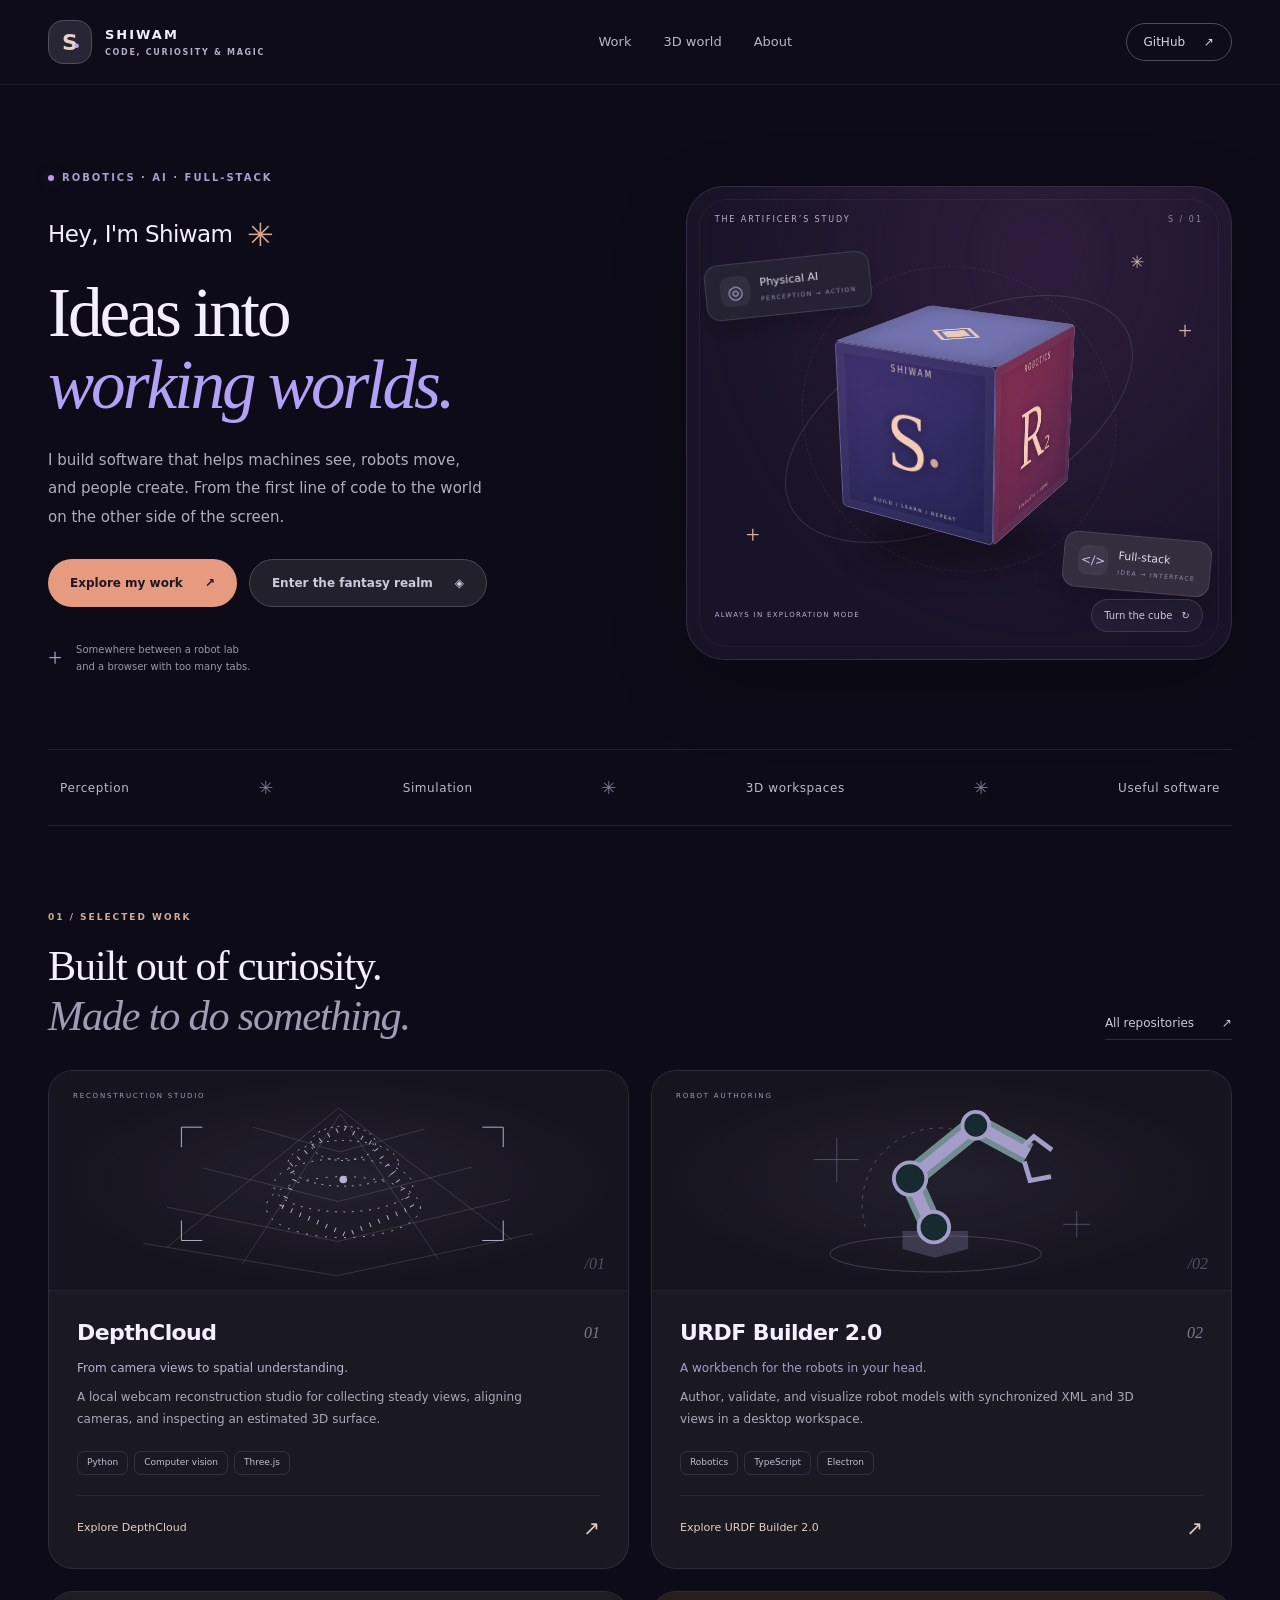
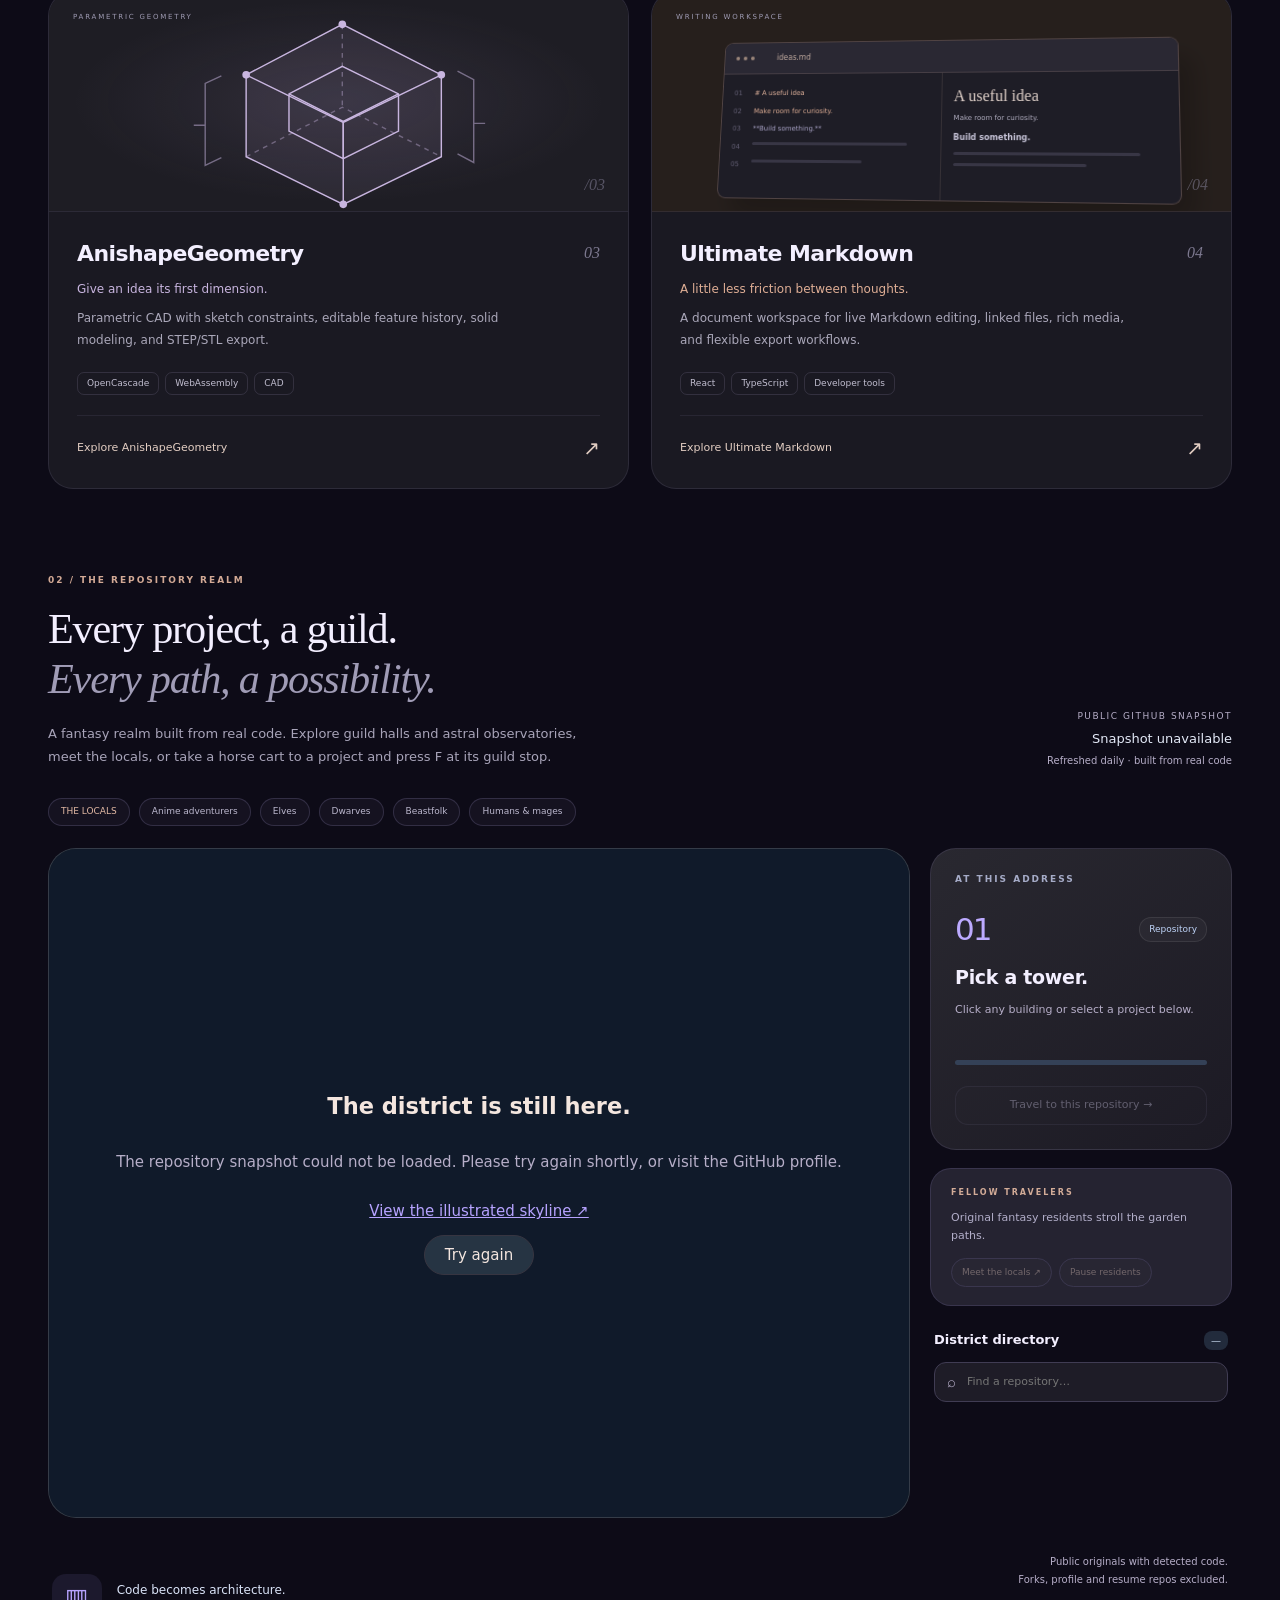
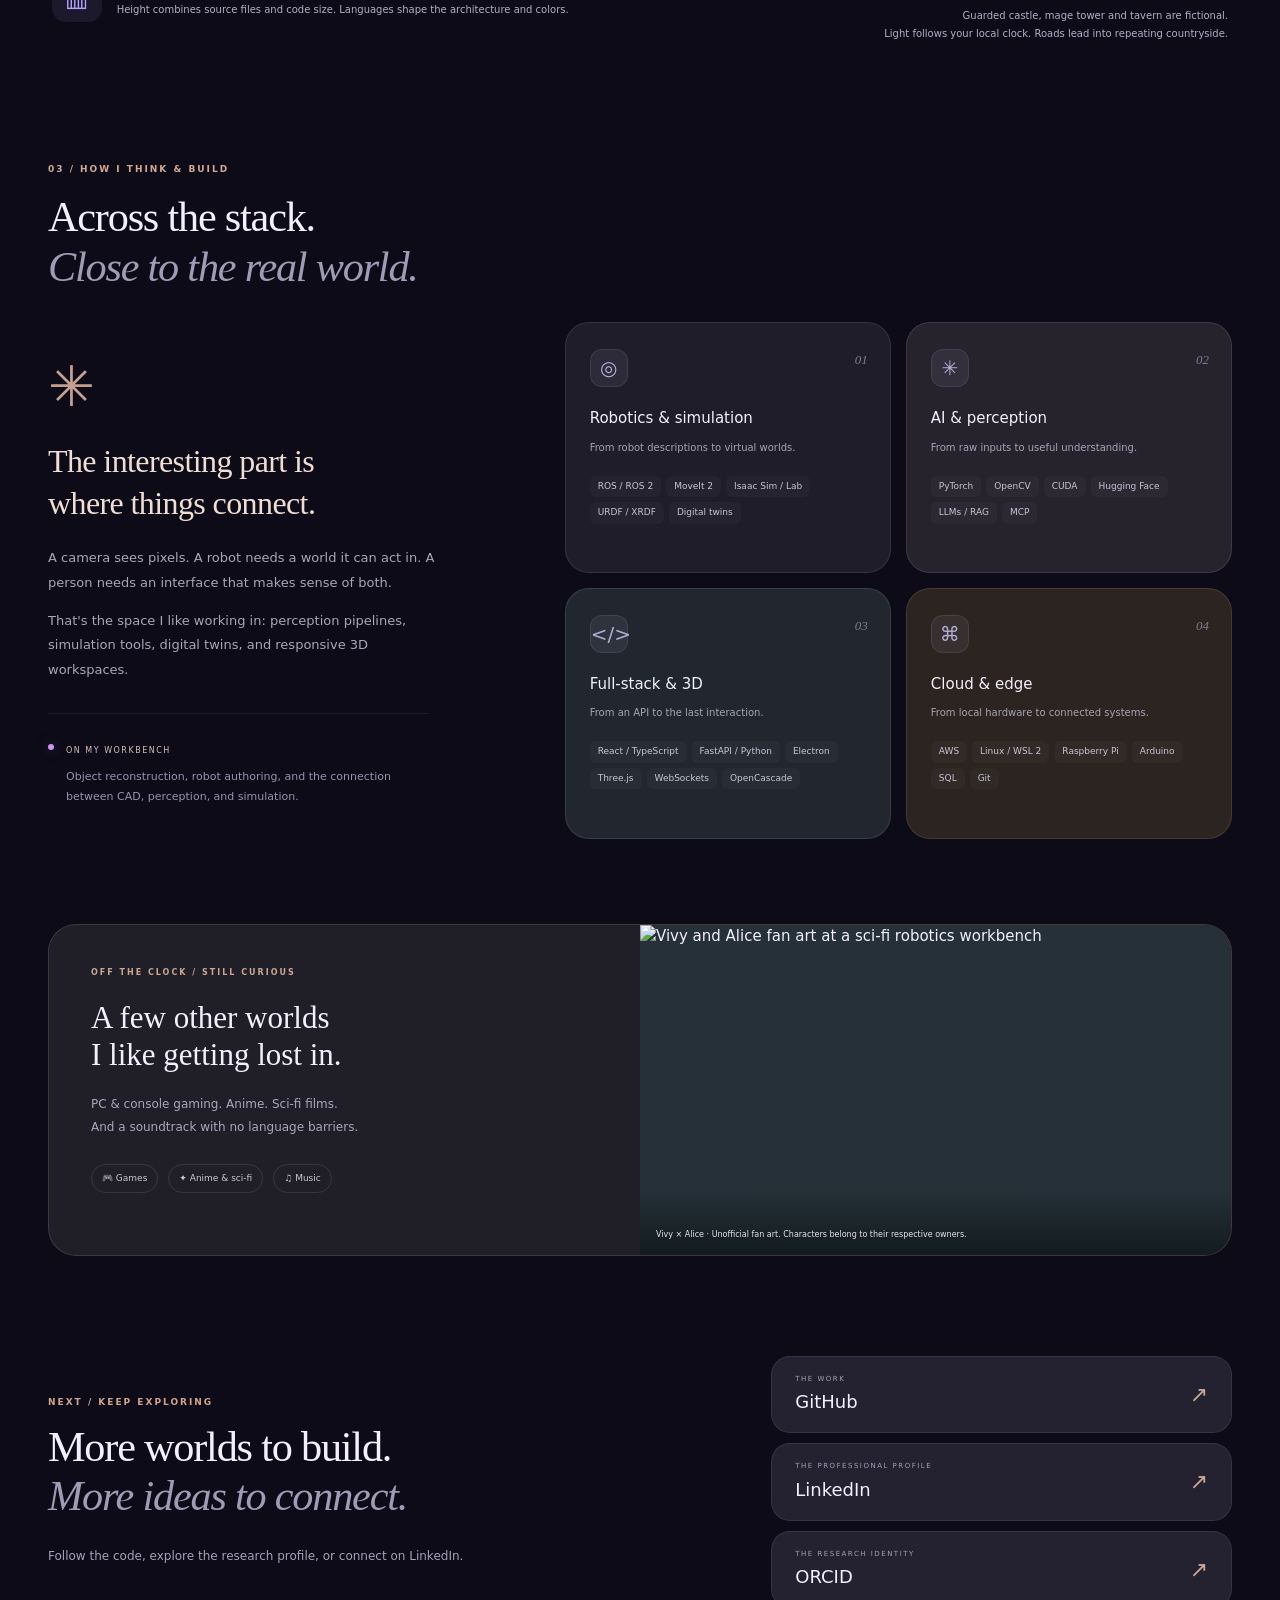
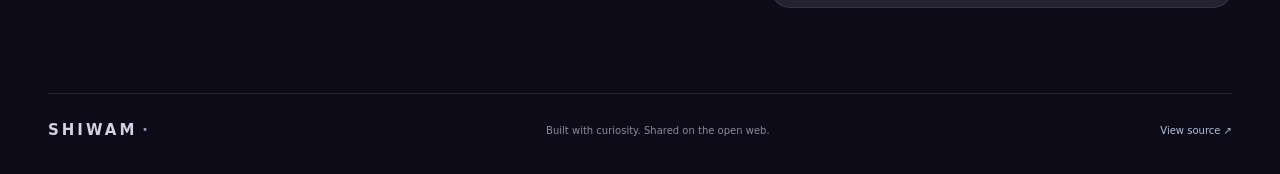
==== commit 91efaf6d: "Build a living fantasy town with horse travel, guards and dragon flyovers" ====
--- a/city/index.html
+++ b/city/index.html
@@ -61,30 +61,30 @@
 <article class="project-card project-markdown"><div class="project-visual" aria-hidden="true"><span class="visual-label">WRITING WORKSPACE</span><div class="editor-visual"><div class="editor-top"><i></i><i></i><i></i><span>ideas.md</span></div><div class="editor-panes"><div><small>01</small><b># A useful idea</b><small>02</small><span>Make room for curiosity.</span><small>03</small><em>**Build something.**</em><small>04</small><span class="editor-line"></span><small>05</small><span class="editor-line short"></span></div><div><b>A useful idea</b><span>Make room for curiosity.</span><strong>Build something.</strong><i class="preview-line"></i><i class="preview-line short"></i></div></div></div><span class="visual-index">/04</span></div><div class="project-content"><div class="project-title"><h3>Ultimate Markdown</h3><span>04</span></div><p class="project-tagline">A little less friction between thoughts.</p><p class="project-description">A document workspace for live Markdown editing, linked files, rich media, and flexible export workflows.</p><ul class="tech-tags"><li>React</li><li>TypeScript</li><li>Developer tools</li></ul><a class="project-open" href="https://github.com/shiwamshoryasharma/Ultimate-Markdown">Explore Ultimate Markdown <span aria-hidden="true">↗</span></a></div></article>
 </div></section>
 <section id="district" class="district-section section-space" aria-labelledby="district-title">
-<div class="section-heading district-heading"><div><p class="eyebrow">02 / THE REPOSITORY REALM</p><h2 id="district-title">Every project, a guild.<br><span>Every path, a possibility.</span></h2><p class="section-description">A fantasy realm built from real code. Explore guild halls and astral observatories, meet the locals, or drive to a project and press F at its parking bay.</p></div><div class="snapshot"><span>PUBLIC GITHUB SNAPSHOT</span><strong id="updated">Loading district…</strong><span>Refreshed daily · built from real code</span></div></div>
+<div class="section-heading district-heading"><div><p class="eyebrow">02 / THE REPOSITORY REALM</p><h2 id="district-title">Every project, a guild.<br><span>Every path, a possibility.</span></h2><p class="section-description">A fantasy realm built from real code. Explore guild halls and astral observatories, meet the locals, or take a horse cart to a project and press F at its guild stop.</p></div><div class="snapshot"><span>PUBLIC GITHUB SNAPSHOT</span><strong id="updated">Loading district…</strong><span>Refreshed daily · built from real code</span></div></div>
 <div class="world-legend"><span>THE LOCALS</span><span>Anime adventurers</span><span>Elves</span><span>Dwarves</span><span>Beastfolk</span><span>Humans &amp; mages</span></div>
 <div class="workspace">
 <section class="city-panel" aria-label="Interactive repository city">
-<div class="scene-meta"><span class="chip"><span class="dot"></span> EXPLORER</span><span id="city-count" class="chip muted">Preparing buildings</span><button id="drive-mode" class="drive-mode-button" disabled>Drive the city ↗</button></div>
+<div class="scene-meta"><span class="chip"><span class="dot"></span> EXPLORER</span><span id="city-count" class="chip muted">Preparing buildings</span><button id="drive-mode" class="drive-mode-button" disabled>Travel by horse cart ↗</button></div>
 <div id="viewport" tabindex="0" role="region" aria-label="3D city. Drag to rotate, scroll to zoom, right-drag to pan. Arrow keys rotate; Shift and arrow keys pan; plus and minus zoom; Home resets."></div>
 <div id="loading" class="loading" role="status">Building your view of the district…</div>
 <div id="fallback" class="fallback" hidden><h2>The district is still here.</h2><p id="fallback-message">3D could not start on this browser. Explore the repository list or open the illustrated skyline.</p><a href="https://github.com/shiwamshoryasharma/shiwamshoryasharma/blob/main/assets/repo-city.svg">View the illustrated skyline ↗</a><button id="retry">Try again</button></div>
-<div id="tooltip" class="tooltip" hidden></div>
+<div id="tooltip" class="tooltip" hidden></div><div id="portal-note" class="portal-note" hidden><span>THE WALL BETWEEN WORLDS</span><p>The gate hides a journey beyond this town.</p><button id="enter-portal">Enter the teleport gate ↗</button></div><div id="kingdom-overlay" class="kingdom-overlay" hidden><span>BEYOND THE VEIL</span><h2>The hidden kingdom</h2><p>A little isekai detour. An original animated world.</p><button id="leave-kingdom">Return to the town</button></div>
 <div id="drive-overlay" class="drive-overlay" hidden>
-  <div class="drive-mission"><span class="drive-eyebrow">YOUR NEXT STOP</span><strong id="drive-destination">Follow the road to a parking bay</strong><span id="drive-hint">Stop beside a mint P marker, then press F.</span></div>
-  <div class="drive-map"><canvas id="minimap" width="240" height="240" aria-label="Map of public parking bays, restricted blocks, and your car"></canvas><span>● YOU &nbsp; ◼ PUBLIC &nbsp; ◼ RESTRICTED</span></div>
-  <div class="dashboard"><div class="steering-wheel" id="steering-wheel"><span>S</span></div><div class="speedometer"><strong id="drive-speed">0</strong><span>KM/H</span><b id="drive-gear">P</b></div><div class="drive-action"><span id="parking-status" role="status" aria-live="polite">Cruise to a parking bay</span><a id="park-link" role="button" target="_blank" rel="noopener noreferrer" aria-disabled="true"><kbd>F</kbd> Open repository ↗</a></div><div class="drive-options"><button id="respawn" title="Reset car to the starting road">Reset car</button><button id="drive-daylight">Day / night</button><details><summary>Controls</summary><p>W / ↑ accelerate · S / ↓ reverse<br>A D / ← → steer · Space brake<br>Stop at P, then F to open. R resets.<br>Touch: hold the pedals and steering buttons.</p></details></div></div>
+  <div class="drive-mission"><span class="drive-eyebrow">YOUR NEXT STOP</span><strong id="drive-destination">Follow the road to a guild stop</strong><span id="drive-hint">Stop at a wooden guild sign, then press F.</span></div>
+  <div class="drive-map"><canvas id="minimap" width="240" height="240" aria-label="Map of public guild stops, restricted blocks, and your cart"></canvas><span>● YOU &nbsp; ◼ PUBLIC &nbsp; ◼ RESTRICTED</span></div>
+  <div class="dashboard"><div class="cart-crest" id="steering-wheel" aria-hidden="true"><span>♞</span></div><div class="speedometer"><strong id="drive-speed">0</strong><span>KM/H</span><b id="drive-gear">P</b></div><div class="drive-action"><span id="parking-status" role="status" aria-live="polite">Cruise to a guild stop</span><a id="park-link" role="button" target="_blank" rel="noopener noreferrer" aria-disabled="true"><kbd>F</kbd> Open repository ↗</a></div><div class="drive-options"><button id="respawn" title="Reset cart to the starting road">Reset cart</button><button id="travel-view" title="Switch camera (C)">Third person · C</button><button id="travel-portal" hidden>Enter portal · E</button><span id="drive-time" class="world-time"></span><details><summary>Controls</summary><p>W / ↑ accelerate · S / ↓ reverse<br>A D / ← → steer · Space brake<br>Stop at a guild sign, then F to open. R resets.<br>C switches camera · E enters a nearby portal.<br>Touch: hold the pedals and steering buttons.</p></details></div></div>
   <div class="touch-driving" role="group" aria-label="Touch driving controls"><div><button data-drive="left" aria-label="Steer left">◀</button><button data-drive="right" aria-label="Steer right">▶</button></div><div><button data-drive="brake" aria-label="Brake">■</button><button data-drive="reverse" aria-label="Reverse">↓</button><button data-drive="forward" aria-label="Accelerate">↑</button></div></div>
 </div>
-<div class="scene-footer"><div class="navigation-bar" role="group" aria-label="Camera controls"><button id="zoom-in" aria-label="Zoom in" title="Zoom in">＋</button><button id="zoom-out" aria-label="Zoom out" title="Zoom out">−</button><span class="separator"></span><button id="reset" title="Reset view (Home)">↺ <span>Reset</span></button><button id="rotate" aria-pressed="false" title="Toggle automatic rotation">◎ <span>Orbit</span></button><button id="theme" aria-pressed="false" title="Switch between night and daylight">☀ <span>Daylight</span></button><button id="fullscreen" title="Expand city" aria-label="Enter fullscreen">⛶</button></div><p class="gestures"><span>Drag to orbit</span><span>Scroll to zoom</span><span>Right-drag to pan</span><span>Tap a tower to explore</span></p></div>
+<div class="scene-footer"><div class="navigation-bar" role="group" aria-label="Camera controls"><button id="zoom-in" aria-label="Zoom in" title="Zoom in">＋</button><button id="zoom-out" aria-label="Zoom out" title="Zoom out">−</button><span class="separator"></span><button id="reset" title="Reset view (Home)">↺ <span>Reset</span></button><button id="rotate" aria-pressed="false" title="Toggle automatic rotation">◎ <span>Orbit</span></button><button id="find-portal" disabled>◈ Find the gate</button><span id="world-time" class="world-time" title="Lighting follows your device’s local clock"></span><button id="fullscreen" title="Expand city" aria-label="Enter fullscreen">⛶</button></div><p class="gestures"><span>Drag to orbit</span><span>Scroll to zoom</span><span>Right-drag to pan</span><span>Tap a tower to explore</span></p></div>
 </section>
 <aside class="sidebar" aria-label="Repository details">
-<section class="inspector"><p class="eyebrow">AT THIS ADDRESS</p><div class="repo-heading"><span id="repo-number">01</span><span class="tag" id="repo-language">Repository</span></div><h2 id="repo-name">Pick a tower.</h2><p id="repo-caption">Click any building or select a project below.</p><div id="repo-metrics" class="metrics"></div><div id="language-bar" class="language-bar" aria-hidden="true"></div><ul id="language-details" class="language-details"></ul><a id="repo-link" class="repo-link" hidden>Explore repository <span aria-hidden="true">↗</span></a><button id="drive-to-repo" class="drive-to-repo" disabled>Drive to this repository →</button></section>
+<section class="inspector"><p class="eyebrow">AT THIS ADDRESS</p><div class="repo-heading"><span id="repo-number">01</span><span class="tag" id="repo-language">Repository</span></div><h2 id="repo-name">Pick a tower.</h2><p id="repo-caption">Click any building or select a project below.</p><div id="repo-metrics" class="metrics"></div><div id="language-bar" class="language-bar" aria-hidden="true"></div><ul id="language-details" class="language-details"></ul><a id="repo-link" class="repo-link" hidden>Explore repository <span aria-hidden="true">↗</span></a><button id="drive-to-repo" class="drive-to-repo" disabled>Travel to this repository →</button></section>
 <section class="residents-panel"><p class="eyebrow">FELLOW TRAVELERS</p><p id="resident-description" aria-live="polite">Original fantasy residents stroll the garden paths.</p><div class="resident-controls"><button id="meet-locals" class="citizen-toggle" disabled>Meet the locals ↗</button><button id="pause-residents" class="citizen-toggle" aria-pressed="false" disabled>Pause residents</button></div></section>
 <section class="directory"><div class="directory-heading"><h2>District directory</h2><span id="list-count">—</span></div><label class="search"><span aria-hidden="true">⌕</span><input id="search" type="search" placeholder="Find a repository…" aria-label="Find a repository" autocomplete="off"></label><div id="repo-list" class="repo-list"></div><p id="no-results" hidden>No matching repositories.</p></section>
 </aside>
 </div>
-<section class="about-strip"><div><span class="small-icon">▥</span><p><strong>Code becomes architecture.</strong><br>Height combines source files and code size. Languages shape the architecture and colors.</p></div><p>Public originals with detected code.<br>Forks, profile and resume repos excluded.<br><span id="total-code"></span><br>Restricted landmarks are fictional placeholders.</p></section>
+<section class="about-strip"><div><span class="small-icon">▥</span><p><strong>Code becomes architecture.</strong><br>Height combines source files and code size. Languages shape the architecture and colors.</p></div><p>Public originals with detected code.<br>Forks, profile and resume repos excluded.<br><span id="total-code"></span><br>Guarded castle, mage tower and tavern are fictional.<br>Light follows your local clock. Roads lead into repeating countryside.</p></section>
 </section>
 <section id="about" class="portfolio-section section-space" aria-labelledby="about-title">
 <div class="section-heading"><div><p class="eyebrow">03 / HOW I THINK &amp; BUILD</p><h2 id="about-title">Across the stack.<br><span>Close to the real world.</span></h2></div></div>
--- a/city/styles.css
+++ b/city/styles.css
@@ -1,6 +1,6 @@
 
-:root{color-scheme:dark;--bg:#0a0e18;--panel:#111827;--border:#263043;--ink:#f1f4fc;--muted:#94a3bc;--mint:#a4f1ce;--lilac:#c5b6ff}*{box-sizing:border-box}body{margin:0;background:radial-gradient(ellipse at 72% 12%,#1c1933 0,transparent 40%),var(--bg);color:var(--ink);font:15px/1.5 'Segoe UI',system-ui,sans-serif}a{color:inherit;text-decoration:none}button,input{font:inherit}button,a,input{-webkit-tap-highlight-color:transparent}button{color:var(--ink);cursor:pointer}button:focus-visible,a:focus-visible,input:focus-visible,#viewport:focus-visible{outline:2px solid var(--mint);outline-offset:4px}button:disabled{opacity:.4;cursor:default}[hidden]{display:none!important}.topbar{max-width:1600px;margin:auto;padding:24px 40px;display:flex;justify-content:space-between;align-items:center;border-bottom:1px solid #ffffff0d}.brand{display:flex;align-items:center;gap:13px;font-weight:700;letter-spacing:2px;font-size:13px}.brand-icon{display:grid;place-content:center;position:relative;width:44px;height:44px;background:#222b3d;border:1px solid #37485c;border-radius:15px;font-size:22px;letter-spacing:0}.brand-icon>span{position:absolute;right:4px;bottom:0;color:var(--mint)}.brand-sub{display:block;font-size:8px;letter-spacing:1.7px;color:var(--muted);margin-top:3px}.profile-link{font-size:13px;color:#bec9dc}.profile-link span{margin-left:18px;color:var(--mint);font-size:19px}main{max-width:1600px;margin:auto;padding:0 40px}.intro{display:flex;align-items:center;justify-content:space-between;gap:30px;padding:36px 0 28px}.eyebrow{font-size:10px;letter-spacing:2px;font-weight:700;color:var(--mint);margin:0 0 12px;display:flex;align-items:center;gap:8px}.dot{display:inline-block;width:6px;height:6px;border-radius:50%;background:var(--mint);box-shadow:0 0 12px #a4f1ce88}h1{font-size:clamp(27px,3vw,44px);font-weight:600;line-height:1.2;letter-spacing:-1.7px;margin:0}h1>span{color:var(--lilac)}.lede{color:var(--muted);margin:10px 0 0;font-size:14px}.snapshot{display:grid;gap:5px;text-align:right;color:var(--muted);font-size:10px}.snapshot>span:first-child{letter-spacing:1.5px;font-size:9px}.snapshot strong{font-weight:500;color:#e3e9f7;font-size:13px}.workspace{display:grid;grid-template-columns:minmax(0,1fr) 302px;gap:20px}.city-panel{position:relative;min-height:670px;border:1px solid var(--border);border-radius:28px;overflow:hidden;background:#0c1424;isolation:isolate}.city-panel:fullscreen{width:100vw;height:100dvh;border-radius:0}.scene-meta{position:absolute;top:22px;left:24px;right:24px;display:flex;gap:8px;z-index:2;pointer-events:none}.chip{font-size:9px;letter-spacing:1.5px;font-weight:600;border:1px solid #ffffff17;padding:9px 12px;border-radius:99px;background:#111b2acc;color:#cbd8ed;backdrop-filter:blur(12px);display:flex;align-items:center;gap:8px}.chip.muted{color:#9dafcc;letter-spacing:.3px}#viewport{position:absolute;inset:0;touch-action:none}canvas{display:block;width:100%;height:100%}.loading,.fallback{position:absolute;inset:0;display:flex;align-items:center;justify-content:center;text-align:center;padding:30px;background:#101a2a;z-index:5;color:var(--muted)}.fallback{flex-direction:column;gap:12px}.fallback h2{color:var(--ink);margin:0}.fallback a{color:var(--mint);text-decoration:underline}.fallback button{padding:8px 20px;border-radius:20px;background:#263443;border:1px solid var(--border)}.scene-footer{position:absolute;bottom:22px;left:16px;right:16px;display:flex;flex-direction:column;align-items:center;gap:12px;pointer-events:none}.navigation-bar{pointer-events:auto;display:flex;gap:3px;align-items:center;border:1px solid #4b586a77;border-radius:22px;padding:7px;background:#172132e8;box-shadow:0 14px 25px #05080e55;backdrop-filter:blur(20px)}.navigation-bar button{display:flex;gap:5px;align-items:center;justify-content:center;background:transparent;border:0;border-radius:15px;padding:9px 12px;font-size:17px;min-width:38px}.navigation-bar button span{font-size:11px}.navigation-bar button:hover{background:#354158}.navigation-bar button[aria-pressed=true]{background:#bcadfc22;color:#d9cbff}.separator{height:20px;width:1px;background:#53617855;margin:0 5px}.gestures{display:flex;gap:14px;font-size:9px;color:#879bb9;margin:0;text-shadow:0 1px 5px #000;pointer-events:none}.gestures span+span:before{content:'·';margin-right:14px;color:#6a7990}.tooltip{position:absolute;z-index:4;pointer-events:none;max-width:260px;overflow:hidden;text-overflow:ellipsis;white-space:nowrap;background:#e5eefa;color:#13233c;box-shadow:0 4px 20px #0004;font-size:12px;padding:8px 12px;border-radius:10px}.sidebar{display:flex;flex-direction:column;gap:18px;min-width:0}.inspector{border:1px solid #354058;border-radius:26px;background:linear-gradient(150deg,#242b42,#141c2b);padding:24px}.inspector .eyebrow{color:#a5abc7;font-size:9px}.repo-heading{display:flex;align-items:center;justify-content:space-between;margin:20px 0 10px}#repo-number{font-size:31px;font-weight:300;letter-spacing:-2px;color:#bcaaff}.tag{font-size:9px;color:#bdd2f6;background:#ffffff09;padding:5px 9px;border:1px solid #ffffff15;border-radius:12px}.inspector h2{font-size:19px;line-height:1.3;overflow-wrap:anywhere;letter-spacing:-.3px;margin:12px 0}#repo-caption{font-size:11px;color:var(--muted);margin:0 0 20px}.metrics{display:flex;gap:30px}.metric strong{font-size:21px;font-weight:500}.metric span{display:block;font-size:9px;color:var(--muted);margin-top:2px}.language-bar{display:flex;height:5px;overflow:hidden;border-radius:8px;margin:22px 0 12px;background:#344157}.language-bar i{min-width:1px}.language-details{list-style:none;padding:0;margin:0;display:flex;flex-wrap:wrap;gap:4px 12px;font-size:9px;color:var(--muted)}.language-details li:before{content:'●';color:var(--language-color,#c5b6ff);margin-right:4px}.repo-link{display:flex;justify-content:space-between;align-items:center;margin-top:22px;background:#d2c1ff;color:#1b1239;border-radius:13px;padding:11px 14px;font-size:11px;font-weight:700}.repo-link:hover{background:#e0d5ff}.repo-link span{font-size:17px}.directory{padding:6px 4px;flex:1}.directory-heading{display:flex;align-items:center;justify-content:space-between;margin:0 0 12px}.directory h2{font-size:13px;font-weight:600;margin:0}.directory-heading>span{font-size:10px;background:#222b3c;color:#b7c7dc;padding:2px 7px;border-radius:8px}.search{display:flex;gap:9px;align-items:center;background:#141b29;border:1px solid #273144;border-radius:12px;padding:8px 12px;color:var(--muted)}.search input{background:none;border:0;color:var(--ink);width:100%;font-size:11px;outline-offset:0}.repo-list{max-height:244px;overflow:auto;margin-top:9px;scrollbar-width:thin;scrollbar-color:#36435c transparent}.repo-row{display:flex;align-items:center;width:100%;text-align:left;gap:10px;background:transparent;border:1px solid transparent;border-radius:12px;padding:10px 8px}.repo-row:hover{background:#1e293b}.repo-row[aria-pressed=true]{background:#232640;border-color:#6f649950}.repo-row .swatch{width:7px;height:7px;border-radius:2px;flex:none}.repo-row .name{overflow:hidden;text-overflow:ellipsis;white-space:nowrap;font-size:10px;flex:1}.repo-row .number{font-size:9px;color:#8394b1;font-variant-numeric:tabular-nums}.about-strip{display:flex;align-items:center;justify-content:space-between;gap:30px;padding:25px 4px;color:var(--muted);font-size:10px}.about-strip>div{display:flex;align-items:center;gap:15px}.about-strip strong{font-size:12px;color:#dae4f8;font-weight:500;line-height:2}.small-icon{font-size:25px;color:var(--mint);background:#192c2d;padding:5px 13px;border-radius:14px}.about-strip>p{text-align:right;line-height:1.8}footer{padding:18px 0 26px;border-top:1px solid #ffffff10;display:flex;justify-content:space-between;color:#6c809c;font-size:10px}footer a{color:#b2c1db}.no-script{text-align:center;padding:25px}@media(max-width:1100px){main{padding:0 22px}.topbar{padding:20px 22px}.workspace{grid-template-columns:minmax(0,1fr) 270px;gap:14px}.navigation-bar button{padding:8px}.gestures{gap:7px;font-size:8px}.gestures span+span:before{margin-right:7px}.inspector{padding:20px}.city-panel{min-height:660px}}@media(max-width:800px){.workspace{grid-template-columns:1fr}.city-panel{height:580px;min-height:0}.sidebar{display:grid;grid-template-columns:1fr 1fr;gap:20px}.snapshot{display:none}.intro{padding:28px 0}.about-strip{align-items:flex-start}.repo-list{max-height:325px}.gestures{font-size:9px}.inspector{padding:22px}.directory{padding:10px 0}}@media(max-width:520px){main{padding:0 14px}.topbar{padding:17px 18px}.profile-link{font-size:11px}.brand{font-size:11px}.intro .eyebrow{font-size:8px;letter-spacing:1.2px}h1{font-size:29px;max-width:310px;line-height:1.2}.lede{font-size:12px}.city-panel{height:490px;border-radius:22px}.scene-meta{top:16px;left:15px;right:15px}.chip{font-size:8px;padding:7px 9px}.navigation-bar{gap:1px;padding:5px}.navigation-bar button{padding:8px;min-width:31px}.navigation-bar button span{font-size:9px}.separator{margin:0 2px}.gestures span:nth-child(2),.gestures span:nth-child(3){display:none}.scene-footer{bottom:16px;gap:10px;left:10px;right:10px}.sidebar{grid-template-columns:1fr}.directory{padding:0 6px}.repo-list{max-height:230px}.about-strip{display:block;padding:16px 2px}.about-strip>p{text-align:left;margin-left:60px}footer{font-size:9px;gap:20px}.inspector h2{font-size:23px}.metrics{gap:45px}}
+:root{color-scheme:dark;--bg:#0a0e18;--panel:#111827;--border:#263043;--ink:#f1f4fc;--muted:#94a3bc;--mint:#b1a4f1;--lilac:#c5b6ff}*{box-sizing:border-box}body{margin:0;background:radial-gradient(ellipse at 72% 12%,#1c1933 0,transparent 40%),var(--bg);color:var(--ink);font:15px/1.5 'Segoe UI',system-ui,sans-serif}a{color:inherit;text-decoration:none}button,input{font:inherit}button,a,input{-webkit-tap-highlight-color:transparent}button{color:var(--ink);cursor:pointer}button:focus-visible,a:focus-visible,input:focus-visible,#viewport:focus-visible{outline:2px solid var(--mint);outline-offset:4px}button:disabled{opacity:.4;cursor:default}[hidden]{display:none!important}.topbar{max-width:1600px;margin:auto;padding:24px 40px;display:flex;justify-content:space-between;align-items:center;border-bottom:1px solid #ffffff0d}.brand{display:flex;align-items:center;gap:13px;font-weight:700;letter-spacing:2px;font-size:13px}.brand-icon{display:grid;place-content:center;position:relative;width:44px;height:44px;background:#222b3d;border:1px solid #37485c;border-radius:15px;font-size:22px;letter-spacing:0}.brand-icon>span{position:absolute;right:4px;bottom:0;color:var(--mint)}.brand-sub{display:block;font-size:8px;letter-spacing:1.7px;color:var(--muted);margin-top:3px}.profile-link{font-size:13px;color:#bec9dc}.profile-link span{margin-left:18px;color:var(--mint);font-size:19px}main{max-width:1600px;margin:auto;padding:0 40px}.intro{display:flex;align-items:center;justify-content:space-between;gap:30px;padding:36px 0 28px}.eyebrow{font-size:10px;letter-spacing:2px;font-weight:700;color:var(--mint);margin:0 0 12px;display:flex;align-items:center;gap:8px}.dot{display:inline-block;width:6px;height:6px;border-radius:50%;background:var(--mint);box-shadow:0 0 12px #b1a4f188}h1{font-size:clamp(27px,3vw,44px);font-weight:600;line-height:1.2;letter-spacing:-1.7px;margin:0}h1>span{color:var(--lilac)}.lede{color:var(--muted);margin:10px 0 0;font-size:14px}.snapshot{display:grid;gap:5px;text-align:right;color:var(--muted);font-size:10px}.snapshot>span:first-child{letter-spacing:1.5px;font-size:9px}.snapshot strong{font-weight:500;color:#e3e9f7;font-size:13px}.workspace{display:grid;grid-template-columns:minmax(0,1fr) 302px;gap:20px}.city-panel{position:relative;min-height:670px;border:1px solid var(--border);border-radius:28px;overflow:hidden;background:#0c1424;isolation:isolate}.city-panel:fullscreen{width:100vw;height:100dvh;border-radius:0}.scene-meta{position:absolute;top:22px;left:24px;right:24px;display:flex;gap:8px;z-index:2;pointer-events:none}.chip{font-size:9px;letter-spacing:1.5px;font-weight:600;border:1px solid #ffffff17;padding:9px 12px;border-radius:99px;background:#111b2acc;color:#cbd8ed;backdrop-filter:blur(12px);display:flex;align-items:center;gap:8px}.chip.muted{color:#9dafcc;letter-spacing:.3px}#viewport{position:absolute;inset:0;touch-action:none}canvas{display:block;width:100%;height:100%}.loading,.fallback{position:absolute;inset:0;display:flex;align-items:center;justify-content:center;text-align:center;padding:30px;background:#101a2a;z-index:5;color:var(--muted)}.fallback{flex-direction:column;gap:12px}.fallback h2{color:var(--ink);margin:0}.fallback a{color:var(--mint);text-decoration:underline}.fallback button{padding:8px 20px;border-radius:20px;background:#263443;border:1px solid var(--border)}.scene-footer{position:absolute;bottom:22px;left:16px;right:16px;display:flex;flex-direction:column;align-items:center;gap:12px;pointer-events:none}.navigation-bar{pointer-events:auto;display:flex;gap:3px;align-items:center;border:1px solid #4b586a77;border-radius:22px;padding:7px;background:#172132e8;box-shadow:0 14px 25px #05080e55;backdrop-filter:blur(20px)}.navigation-bar button{display:flex;gap:5px;align-items:center;justify-content:center;background:transparent;border:0;border-radius:15px;padding:9px 12px;font-size:17px;min-width:38px}.navigation-bar button span{font-size:11px}.navigation-bar button:hover{background:#354158}.navigation-bar button[aria-pressed=true]{background:#bcadfc22;color:#d9cbff}.separator{height:20px;width:1px;background:#53617855;margin:0 5px}.gestures{display:flex;gap:14px;font-size:9px;color:#879bb9;margin:0;text-shadow:0 1px 5px #000;pointer-events:none}.gestures span+span:before{content:'·';margin-right:14px;color:#6a7990}.tooltip{position:absolute;z-index:4;pointer-events:none;max-width:260px;overflow:hidden;text-overflow:ellipsis;white-space:nowrap;background:#e5eefa;color:#13233c;box-shadow:0 4px 20px #0004;font-size:12px;padding:8px 12px;border-radius:10px}.sidebar{display:flex;flex-direction:column;gap:18px;min-width:0}.inspector{border:1px solid #354058;border-radius:26px;background:linear-gradient(150deg,#242b42,#141c2b);padding:24px}.inspector .eyebrow{color:#a5abc7;font-size:9px}.repo-heading{display:flex;align-items:center;justify-content:space-between;margin:20px 0 10px}#repo-number{font-size:31px;font-weight:300;letter-spacing:-2px;color:#bcaaff}.tag{font-size:9px;color:#bdd2f6;background:#ffffff09;padding:5px 9px;border:1px solid #ffffff15;border-radius:12px}.inspector h2{font-size:19px;line-height:1.3;overflow-wrap:anywhere;letter-spacing:-.3px;margin:12px 0}#repo-caption{font-size:11px;color:var(--muted);margin:0 0 20px}.metrics{display:flex;gap:30px}.metric strong{font-size:21px;font-weight:500}.metric span{display:block;font-size:9px;color:var(--muted);margin-top:2px}.language-bar{display:flex;height:5px;overflow:hidden;border-radius:8px;margin:22px 0 12px;background:#344157}.language-bar i{min-width:1px}.language-details{list-style:none;padding:0;margin:0;display:flex;flex-wrap:wrap;gap:4px 12px;font-size:9px;color:var(--muted)}.language-details li:before{content:'●';color:var(--language-color,#c5b6ff);margin-right:4px}.repo-link{display:flex;justify-content:space-between;align-items:center;margin-top:22px;background:#d2c1ff;color:#1b1239;border-radius:13px;padding:11px 14px;font-size:11px;font-weight:700}.repo-link:hover{background:#e0d5ff}.repo-link span{font-size:17px}.directory{padding:6px 4px;flex:1}.directory-heading{display:flex;align-items:center;justify-content:space-between;margin:0 0 12px}.directory h2{font-size:13px;font-weight:600;margin:0}.directory-heading>span{font-size:10px;background:#222b3c;color:#b7c7dc;padding:2px 7px;border-radius:8px}.search{display:flex;gap:9px;align-items:center;background:#141b29;border:1px solid #273144;border-radius:12px;padding:8px 12px;color:var(--muted)}.search input{background:none;border:0;color:var(--ink);width:100%;font-size:11px;outline-offset:0}.repo-list{max-height:244px;overflow:auto;margin-top:9px;scrollbar-width:thin;scrollbar-color:#36435c transparent}.repo-row{display:flex;align-items:center;width:100%;text-align:left;gap:10px;background:transparent;border:1px solid transparent;border-radius:12px;padding:10px 8px}.repo-row:hover{background:#1e293b}.repo-row[aria-pressed=true]{background:#232640;border-color:#6f649950}.repo-row .swatch{width:7px;height:7px;border-radius:2px;flex:none}.repo-row .name{overflow:hidden;text-overflow:ellipsis;white-space:nowrap;font-size:10px;flex:1}.repo-row .number{font-size:9px;color:#8394b1;font-variant-numeric:tabular-nums}.about-strip{display:flex;align-items:center;justify-content:space-between;gap:30px;padding:25px 4px;color:var(--muted);font-size:10px}.about-strip>div{display:flex;align-items:center;gap:15px}.about-strip strong{font-size:12px;color:#dae4f8;font-weight:500;line-height:2}.small-icon{font-size:25px;color:var(--mint);background:#1c192d;padding:5px 13px;border-radius:14px}.about-strip>p{text-align:right;line-height:1.8}footer{padding:18px 0 26px;border-top:1px solid #ffffff10;display:flex;justify-content:space-between;color:#6c809c;font-size:10px}footer a{color:#b2c1db}.no-script{text-align:center;padding:25px}@media(max-width:1100px){main{padding:0 22px}.topbar{padding:20px 22px}.workspace{grid-template-columns:minmax(0,1fr) 270px;gap:14px}.navigation-bar button{padding:8px}.gestures{gap:7px;font-size:8px}.gestures span+span:before{margin-right:7px}.inspector{padding:20px}.city-panel{min-height:660px}}@media(max-width:800px){.workspace{grid-template-columns:1fr}.city-panel{height:580px;min-height:0}.sidebar{display:grid;grid-template-columns:1fr 1fr;gap:20px}.snapshot{display:none}.intro{padding:28px 0}.about-strip{align-items:flex-start}.repo-list{max-height:325px}.gestures{font-size:9px}.inspector{padding:22px}.directory{padding:10px 0}}@media(max-width:520px){main{padding:0 14px}.topbar{padding:17px 18px}.profile-link{font-size:11px}.brand{font-size:11px}.intro .eyebrow{font-size:8px;letter-spacing:1.2px}h1{font-size:29px;max-width:310px;line-height:1.2}.lede{font-size:12px}.city-panel{height:490px;border-radius:22px}.scene-meta{top:16px;left:15px;right:15px}.chip{font-size:8px;padding:7px 9px}.navigation-bar{gap:1px;padding:5px}.navigation-bar button{padding:8px;min-width:31px}.navigation-bar button span{font-size:9px}.separator{margin:0 2px}.gestures span:nth-child(2),.gestures span:nth-child(3){display:none}.scene-footer{bottom:16px;gap:10px;left:10px;right:10px}.sidebar{grid-template-columns:1fr}.directory{padding:0 6px}.repo-list{max-height:230px}.about-strip{display:block;padding:16px 2px}.about-strip>p{text-align:left;margin-left:60px}footer{font-size:9px;gap:20px}.inspector h2{font-size:23px}.metrics{gap:45px}}
 /* Driving mode: cockpit controls remain in the DOM for keyboard and touch access. */
-.drive-mode-button{pointer-events:auto;margin-left:auto;border:1px solid #a4f1ce66;border-radius:20px;padding:8px 15px;background:#a4f1ce;color:#112a27;font-size:11px;font-weight:700;cursor:pointer}.drive-mode-button:hover{background:#c5ffe4}.drive-to-repo{width:100%;margin-top:9px;padding:10px;border:1px solid #5b527b;border-radius:13px;background:#ffffff05;font-size:11px;color:#d4c4f5}.drive-to-repo:hover{background:#b19ade20}.driving-mode .intro,.driving-mode .sidebar,.driving-mode .about-strip,.driving-mode footer{display:none}.driving-mode main{padding-top:16px}.driving-mode .workspace{display:block}.driving-mode .city-panel{height:calc(100dvh - 130px);min-height:540px}.driving-mode .city-panel:fullscreen{height:100dvh}.driving-mode .scene-footer{display:none}.driving-mode .scene-meta{z-index:7}.driving-mode .scene-meta #city-count{display:none}.drive-overlay{position:absolute;inset:0;z-index:3;pointer-events:none}.drive-mission{position:absolute;top:76px;left:25px;max-width:calc(100% - 205px);padding:13px 18px;background:#0d1b2bd9;border:1px solid #52698377;border-radius:18px;backdrop-filter:blur(10px);display:grid;gap:3px}.drive-eyebrow{font-size:8px;letter-spacing:2px;color:#a4f1ce}.drive-mission strong{font-size:15px;overflow:hidden;white-space:nowrap;text-overflow:ellipsis}.drive-mission>span:last-child{font-size:10px;color:#b7c6dc}.drive-map{position:absolute;right:22px;top:75px;border:1px solid #7c91b25c;border-radius:18px;background:#0e1929ed;width:145px;padding:8px;box-shadow:0 8px 25px #0004}.drive-map canvas{aspect-ratio:1;display:block;width:100%;height:auto;border-radius:12px}.drive-map>span{display:block;text-align:center;font-size:5px;letter-spacing:.25px;color:#c4d1e3;margin-top:6px}.dashboard{position:absolute;bottom:0;left:0;right:0;min-height:130px;padding:19px 28px;display:flex;align-items:center;gap:24px;border-top:2px solid #536c86;background:linear-gradient(160deg,#263246,#0d1521 55%);box-shadow:0 -12px 40px #03081399;border-radius:45% 45% 0 0 / 18% 18% 0 0}.steering-wheel{width:93px;height:93px;flex:none;border:10px solid #526378;border-radius:50%;background:radial-gradient(circle,#617083 0 18%,transparent 19%);box-shadow:inset 0 0 0 3px #0a1322,0 0 0 3px #0b1524;position:relative;transition:transform .12s}.steering-wheel:before,.steering-wheel:after{content:'';position:absolute;top:31px;left:0;right:0;height:8px;background:#526378}.steering-wheel:after{top:33px;left:33px;right:auto;width:8px;height:39px}.steering-wheel>span{position:absolute;inset:0;display:grid;place-content:center;color:#cfe3f2;font-weight:700;font-size:15px;z-index:1}.speedometer{min-width:85px;display:grid;grid-template-columns:1fr 22px;gap:0 7px;font-variant-numeric:tabular-nums}.speedometer strong{font-size:43px;font-weight:300;line-height:1;color:#bcf4e2}.speedometer>span{grid-row:2;font-size:8px;letter-spacing:2px;color:#90a6be;margin:5px 0 0 3px}.speedometer b{align-self:center;font-size:15px;border:1px solid #70859866;border-radius:6px;text-align:center;color:#d8dfef;padding:3px}.drive-action{margin:auto;display:grid;gap:7px;min-width:185px;text-align:center}.drive-action>span{font-size:8px;font-weight:700;letter-spacing:1.6px;color:#a4f1ce}.drive-action a{pointer-events:auto;display:flex;align-items:center;justify-content:center;gap:10px;background:#baf7d8;color:#142d2b;padding:11px 16px;border-radius:13px;font-size:12px;font-weight:650;cursor:pointer}.drive-action a[aria-disabled=true]{background:#2b394e;color:#91a1b7;cursor:default}.drive-action kbd{font-family:inherit;border:1px solid currentColor;padding:0 6px;border-radius:5px;font-size:12px}.restricted-zone .drive-action>span{color:#ff9da6}.restricted-zone .drive-mission{border-color:#df788999}.drive-options{display:flex;gap:7px;align-items:center;pointer-events:auto}.drive-options button,.drive-options summary{background:#202d41;border:1px solid #72819b44;border-radius:10px;padding:7px 10px;font-size:9px;color:#d4deef;cursor:pointer}.drive-options details{position:relative}.drive-options details p{position:absolute;bottom:35px;right:0;width:235px;background:#132037;border:1px solid #53627c;border-radius:12px;padding:14px;line-height:1.9;font-size:11px;color:#c4d5e9}.touch-driving{position:absolute;bottom:153px;left:25px;right:25px;display:flex;justify-content:space-between}.touch-driving>div{display:flex;gap:9px;pointer-events:auto}.touch-driving button{touch-action:none;user-select:none;-webkit-user-select:none;width:48px;height:46px;border:1px solid #91a6c066;border-radius:15px;background:#142336c9;color:#d7e6f9;font-size:20px;backdrop-filter:blur(9px)}.touch-driving button.held{background:#a4f1ce;color:#102b2c;border-color:#c2ffe4}.driving-mode #viewport{cursor:default}.driving-mode .tooltip{display:none}@media(max-width:1000px){.drive-options{flex-direction:column;gap:4px}.drive-options button,.drive-options summary{padding:4px 9px}.dashboard{gap:16px}.steering-wheel{width:80px;height:80px;border-width:9px}.steering-wheel:before{top:28px}.steering-wheel:after{top:28px;left:28px;height:34px}}@media(max-width:600px){.driving-mode .topbar{padding:12px 16px}.driving-mode .brand-icon{width:34px;height:34px;font-size:18px}.driving-mode main{padding:8px}.driving-mode .city-panel{height:calc(100dvh - 80px);min-height:540px;border-radius:18px}.drive-mode-button{font-size:10px;padding:7px 10px}.drive-mission{left:12px;top:64px;max-width:calc(100% - 119px);padding:10px 12px;border-radius:12px}.drive-mission strong{font-size:12px}.drive-mission>span:last-child{font-size:9px}.drive-map{top:64px;right:10px;width:96px;padding:5px;border-radius:12px}.drive-map>span{font-size:3.4px}.dashboard{padding:18px 14px 13px;min-height:123px;gap:12px;flex-wrap:wrap}.steering-wheel{width:54px;height:54px;border-width:7px}.steering-wheel:before{top:18px;height:6px}.steering-wheel:after{top:18px;left:18px;width:6px;height:22px}.steering-wheel>span{font-size:12px}.speedometer{min-width:68px;gap:0 5px;grid-template-columns:1fr 17px}.speedometer strong{font-size:31px}.speedometer b{font-size:11px}.speedometer>span{font-size:6px}.drive-action{min-width:0;flex:1;gap:4px}.drive-action a{padding:10px 6px;font-size:10px;gap:6px}.drive-action>span{font-size:6px;letter-spacing:.8px}.drive-action kbd{font-size:9px;padding:0 4px}.drive-options{width:100%;flex-direction:row;justify-content:flex-end;margin-top:-2px}.drive-options button,.drive-options summary{font-size:8px;padding:3px 8px}.touch-driving{left:14px;right:14px;bottom:151px}.touch-driving button{width:42px;height:43px}.touch-driving>div{gap:6px}.drive-options details p{bottom:22px}.driving-mode .scene-meta{top:13px;left:12px;right:12px}}@media(prefers-reduced-motion:reduce){.steering-wheel{transition:none}}
+.drive-mode-button{pointer-events:auto;margin-left:auto;border:1px solid #b1a4f166;border-radius:20px;padding:8px 15px;background:#b1a4f1;color:#19162a;font-size:11px;font-weight:700;cursor:pointer}.drive-mode-button:hover{background:#cfc5ff}.drive-to-repo{width:100%;margin-top:9px;padding:10px;border:1px solid #5b527b;border-radius:13px;background:#ffffff05;font-size:11px;color:#d4c4f5}.drive-to-repo:hover{background:#b19ade20}:is(.driving-mode,.kingdom-mode) .intro,:is(.driving-mode,.kingdom-mode) .sidebar,:is(.driving-mode,.kingdom-mode) .about-strip,:is(.driving-mode,.kingdom-mode) footer{display:none}:is(.driving-mode,.kingdom-mode) main{padding-top:16px}:is(.driving-mode,.kingdom-mode) .workspace{display:block}:is(.driving-mode,.kingdom-mode) .city-panel{height:calc(100dvh - 130px);min-height:540px}:is(.driving-mode,.kingdom-mode) .city-panel:fullscreen{height:100dvh}:is(.driving-mode,.kingdom-mode) .scene-footer{display:none}:is(.driving-mode,.kingdom-mode) .scene-meta{z-index:7}:is(.driving-mode,.kingdom-mode) .scene-meta #city-count{display:none}.drive-overlay{position:absolute;inset:0;z-index:3;pointer-events:none}.drive-mission{position:absolute;top:76px;left:25px;max-width:calc(100% - 205px);padding:13px 18px;background:#0d1b2bd9;border:1px solid #52698377;border-radius:18px;backdrop-filter:blur(10px);display:grid;gap:3px}.drive-eyebrow{font-size:8px;letter-spacing:2px;color:#b1a4f1}.drive-mission strong{font-size:15px;overflow:hidden;white-space:nowrap;text-overflow:ellipsis}.drive-mission>span:last-child{font-size:10px;color:#b7c6dc}.drive-map{position:absolute;right:22px;top:75px;border:1px solid #7c91b25c;border-radius:18px;background:#0e1929ed;width:145px;padding:8px;box-shadow:0 8px 25px #0004}.drive-map canvas{aspect-ratio:1;display:block;width:100%;height:auto;border-radius:12px}.drive-map>span{display:block;text-align:center;font-size:5px;letter-spacing:.25px;color:#c4d1e3;margin-top:6px}.dashboard{position:absolute;bottom:0;left:0;right:0;min-height:130px;padding:19px 28px;display:flex;align-items:center;gap:24px;border-top:2px solid #536c86;background:linear-gradient(160deg,#263246,#0d1521 55%);box-shadow:0 -12px 40px #03081399;border-radius:45% 45% 0 0 / 18% 18% 0 0}.steering-wheel{width:93px;height:93px;flex:none;border:10px solid #526378;border-radius:50%;background:radial-gradient(circle,#617083 0 18%,transparent 19%);box-shadow:inset 0 0 0 3px #0a1322,0 0 0 3px #0b1524;position:relative;transition:transform .12s}.steering-wheel:before,.steering-wheel:after{content:'';position:absolute;top:31px;left:0;right:0;height:8px;background:#526378}.steering-wheel:after{top:33px;left:33px;right:auto;width:8px;height:39px}.steering-wheel>span{position:absolute;inset:0;display:grid;place-content:center;color:#cfe3f2;font-weight:700;font-size:15px;z-index:1}.speedometer{min-width:85px;display:grid;grid-template-columns:1fr 22px;gap:0 7px;font-variant-numeric:tabular-nums}.speedometer strong{font-size:43px;font-weight:300;line-height:1;color:#c5bcf4}.speedometer>span{grid-row:2;font-size:8px;letter-spacing:2px;color:#90a6be;margin:5px 0 0 3px}.speedometer b{align-self:center;font-size:15px;border:1px solid #70859866;border-radius:6px;text-align:center;color:#d8dfef;padding:3px}.drive-action{margin:auto;display:grid;gap:7px;min-width:185px;text-align:center}.drive-action>span{font-size:8px;font-weight:700;letter-spacing:1.6px;color:#b1a4f1}.drive-action a{pointer-events:auto;display:flex;align-items:center;justify-content:center;gap:10px;background:#c4baf7;color:#1b172d;padding:11px 16px;border-radius:13px;font-size:12px;font-weight:650;cursor:pointer}.drive-action a[aria-disabled=true]{background:#2b394e;color:#91a1b7;cursor:default}.drive-action kbd{font-family:inherit;border:1px solid currentColor;padding:0 6px;border-radius:5px;font-size:12px}.restricted-zone .drive-action>span{color:#ff9da6}.restricted-zone .drive-mission{border-color:#df788999}.drive-options{display:flex;gap:7px;align-items:center;pointer-events:auto}.drive-options button,.drive-options summary{background:#202d41;border:1px solid #72819b44;border-radius:10px;padding:7px 10px;font-size:9px;color:#d4deef;cursor:pointer}.drive-options details{position:relative}.drive-options details p{position:absolute;bottom:35px;right:0;width:235px;background:#132037;border:1px solid #53627c;border-radius:12px;padding:14px;line-height:1.9;font-size:11px;color:#c4d5e9}.touch-driving{position:absolute;bottom:153px;left:25px;right:25px;display:flex;justify-content:space-between}.touch-driving>div{display:flex;gap:9px;pointer-events:auto}.touch-driving button{touch-action:none;user-select:none;-webkit-user-select:none;width:48px;height:46px;border:1px solid #91a6c066;border-radius:15px;background:#142336c9;color:#d7e6f9;font-size:20px;backdrop-filter:blur(9px)}.touch-driving button.held{background:#b1a4f1;color:#1a172c;border-color:#ccc2ff}:is(.driving-mode,.kingdom-mode) #viewport{cursor:default}:is(.driving-mode,.kingdom-mode) .tooltip{display:none}@media(max-width:1000px){.drive-options{flex-direction:column;gap:4px}.drive-options button,.drive-options summary{padding:4px 9px}.dashboard{gap:16px}.steering-wheel{width:80px;height:80px;border-width:9px}.steering-wheel:before{top:28px}.steering-wheel:after{top:28px;left:28px;height:34px}}@media(max-width:600px){:is(.driving-mode,.kingdom-mode) .topbar{padding:12px 16px}:is(.driving-mode,.kingdom-mode) .brand-icon{width:34px;height:34px;font-size:18px}:is(.driving-mode,.kingdom-mode) main{padding:8px}:is(.driving-mode,.kingdom-mode) .city-panel{height:calc(100dvh - 80px);min-height:540px;border-radius:18px}.drive-mode-button{font-size:10px;padding:7px 10px}.drive-mission{left:12px;top:64px;max-width:calc(100% - 119px);padding:10px 12px;border-radius:12px}.drive-mission strong{font-size:12px}.drive-mission>span:last-child{font-size:9px}.drive-map{top:64px;right:10px;width:96px;padding:5px;border-radius:12px}.drive-map>span{font-size:3.4px}.dashboard{padding:18px 14px 13px;min-height:123px;gap:12px;flex-wrap:wrap}.steering-wheel{width:54px;height:54px;border-width:7px}.steering-wheel:before{top:18px;height:6px}.steering-wheel:after{top:18px;left:18px;width:6px;height:22px}.steering-wheel>span{font-size:12px}.speedometer{min-width:68px;gap:0 5px;grid-template-columns:1fr 17px}.speedometer strong{font-size:31px}.speedometer b{font-size:11px}.speedometer>span{font-size:6px}.drive-action{min-width:0;flex:1;gap:4px}.drive-action a{padding:10px 6px;font-size:10px;gap:6px}.drive-action>span{font-size:6px;letter-spacing:.8px}.drive-action kbd{font-size:9px;padding:0 4px}.drive-options{width:100%;flex-direction:row;justify-content:flex-end;margin-top:-2px}.drive-options button,.drive-options summary{font-size:8px;padding:3px 8px}.touch-driving{left:14px;right:14px;bottom:151px}.touch-driving button{width:42px;height:43px}.touch-driving>div{gap:6px}.drive-options details p{bottom:22px}:is(.driving-mode,.kingdom-mode) .scene-meta{top:13px;left:12px;right:12px}}@media(prefers-reduced-motion:reduce){.steering-wheel{transition:none}}
 
 .metrics{flex-wrap:wrap;gap:14px 22px}.metric strong{font-size:19px}
--- a/city/portfolio.css
+++ b/city/portfolio.css
@@ -1,10 +1,17 @@
 /* The portfolio shell keeps the world controls independent and usable. */
-:root{--bg:#101512;--panel:#18211c;--border:#354138;--ink:#f4efdf;--muted:#b0b6a8;--mint:#bddcb2;--lilac:#d4c0eb}
-html{scroll-behavior:smooth;scroll-padding-top:100px}body{background:radial-gradient(ellipse at 90% 4%,#33362a55,transparent 27%),radial-gradient(ellipse at 5% 32%,#3b2f4055,transparent 25%),var(--bg)}main{max-width:1360px;padding:0 48px}.skip-link{position:fixed;top:-100px;left:16px;z-index:100;background:var(--mint);color:#122318;padding:12px 20px;border-radius:12px}.skip-link:focus{top:12px}.portfolio-header{max-width:none;padding:20px max(48px,calc((100vw - 1264px)/2));position:sticky;top:0;z-index:20;background:#101512e8;backdrop-filter:blur(18px);border-bottom-color:#c4c7a518}.portfolio-header .brand-icon{background:#26352b;border-color:#53634b;color:#e7e4c6}.portfolio-header nav{display:flex;gap:32px;font-size:13px;color:#bdc5b6}.portfolio-header nav a:hover,.header-link:hover{color:#e4d7a4}.header-link{font-size:12px;border:1px solid #586049;padding:9px 17px;border-radius:30px;color:#e1e5d5}.header-link span{margin-left:15px}.portfolio-hero{display:grid;grid-template-columns:1.05fr 1fr;gap:64px;align-items:center;padding:85px 0 74px}.hero-copy .eyebrow{font-size:10px;letter-spacing:2px;color:#c6cd9e}.hello{font-size:23px;margin:26px 0 18px;letter-spacing:-.6px}.hello>span{display:inline-block;color:#d6c293;font-size:32px;margin-left:8px;vertical-align:middle}.hero-copy h1{font:500 clamp(44px,5.4vw,78px)/1.04 Georgia,'Times New Roman',serif;letter-spacing:-3px}.hero-copy h1>span{color:#d9cda6;font-style:italic}.hero-description{max-width:440px;font-size:15px;line-height:1.9;color:#b5bcad;margin:25px 0 28px}.hero-actions{display:flex;gap:12px;flex-wrap:wrap}.pill-button{display:flex;align-items:center;justify-content:center;gap:22px;border-radius:30px;padding:14px 22px;font-size:12px;font-weight:600;transition:transform .2s,background .2s}.pill-button:hover{transform:translateY(-3px)}.primary{background:#e4d4a6;color:#252b21}.primary:hover{background:#f3e4b9}.secondary{background:#202a22;border:1px solid #4d5947;color:#d5ddca}.hero-footnote{display:flex;align-items:center;gap:14px;margin-top:34px}.hero-footnote p{font-size:10px;line-height:1.7;color:#a0ac96;margin:0}.small-cross{font:25px Georgia;color:#c0c89c}.identity-panel{min-width:0;height:474px;position:relative;border:1px solid #7182674d;border-radius:38px;background:radial-gradient(ellipse at 50% 40%,#46634b55,transparent 60%),linear-gradient(135deg,#27312c,#192520 70%);box-shadow:0 25px 80px #0003;overflow:hidden}.identity-panel:after{content:'';position:absolute;inset:12px;border:1px solid #a9b98616;border-radius:28px;pointer-events:none}.identity-top,.identity-bottom{position:absolute;left:28px;right:28px;display:flex;align-items:center;justify-content:space-between;font-size:8px;letter-spacing:1.9px;color:#cbd3b2;z-index:2}.identity-top{top:27px}.identity-code{color:#8fa288;letter-spacing:2px}.identity-bottom{bottom:27px;font-size:7px;letter-spacing:1.3px}.identity-bottom button{padding:8px 12px;background:#b2c59c12;border:1px solid #9caa8240;border-radius:20px;color:#dbdfc6;font-size:10px;letter-spacing:0}.identity-bottom button span{margin-left:6px}.identity-art{position:absolute;inset:40px 0 55px;perspective:900px}.orbit-line{position:absolute;left:50%;top:51%;border:1px solid #b1c3a531;border-radius:50%;transform:translate(-50%,-50%) rotate(-28deg)}.orbit-one{width:380px;height:195px}.orbit-two{width:320px;height:300px;border-style:dashed;transform:translate(-50%,-50%) rotate(32deg);opacity:.6}.cube-shadow{position:absolute;width:190px;height:40px;top:78%;left:50%;transform:translateX(-50%);background:#0006;border-radius:50%;filter:blur(16px)}.cube-stage{position:absolute;top:50%;left:50%;transform:translate(-50%,-50%);width:170px;height:170px;perspective:900px}.identity-cube{width:100%;height:100%;position:relative;transform-style:preserve-3d;transform:rotateX(-20deg) rotateY(var(--cube-angle,-30deg));transition:transform 1.2s cubic-bezier(.22,.65,.3,1)}.cube-face{position:absolute;inset:0;border:1px solid #b8bd8a99;background:linear-gradient(140deg,#718268,#334d3b);backface-visibility:hidden;display:flex;align-items:center;justify-content:space-around;flex-direction:column;border-radius:5px;box-shadow:inset 0 0 0 9px #aab28118,inset 0 0 35px #0a1b1644}.cube-face b{font:82px/1 Georgia;color:#f4e4b7;text-shadow:0 2px 10px #16231a77}.cube-face b>span{font-size:35px;color:#d1c08d}.cube-kicker,.cube-caption{font-size:8px;letter-spacing:2px;color:#e2e2bd}.cube-caption{font-size:5px;letter-spacing:1.5px}.face-front{transform:translateZ(85px)}.face-back{transform:rotateY(180deg) translateZ(85px)}.face-right{transform:rotateY(90deg) translateZ(85px);background:linear-gradient(140deg,#807193,#3e3650)}.face-left{transform:rotateY(-90deg) translateZ(85px);background:linear-gradient(140deg,#a28558,#58432b)}.face-left b{font-size:52px}.face-top{transform:rotateX(90deg) translateZ(85px);background:#94a486;color:#e8e4bd;font-size:70px}.face-bottom{transform:rotateX(-90deg) translateZ(85px)}.orbit-label{position:absolute;display:flex;align-items:center;gap:10px;z-index:3;padding:12px 14px;border:1px solid #88977355;border-radius:14px;background:#233328ed;box-shadow:0 12px 25px #0003;transform:rotate(-6deg)}.orbit-label i{display:grid;place-items:center;width:30px;height:30px;border-radius:9px;background:#c3d2a916;font-size:18px;font-style:normal;color:#c9d4a9}.orbit-label>span{font-size:11px;color:#edf1de}.orbit-label small{display:block;font-size:6px;letter-spacing:1.4px;color:#a6b693;margin-top:3px}.label-robot{left:18px;top:31px}.label-code{bottom:12px;right:20px;transform:rotate(5deg);background:#332d3d}.label-code i{font-size:12px;color:#d4c1e9}.spark{position:absolute;font:25px Georgia;color:#d3caa2}.spark-one{right:39px;top:90px}.spark-two{left:59px;bottom:55px}.spark-three{right:87px;top:25px;font-size:17px}.discipline-strip{display:flex;align-items:center;justify-content:space-between;padding:24px 12px;border-block:1px solid #c7c9ad22;font-size:12px;color:#c6cbb8;letter-spacing:.6px}.discipline-strip i{color:#8d9878;font-size:18px;font-style:normal}.section-space{padding:85px 0 0}.section-heading{display:flex;justify-content:space-between;align-items:flex-end;gap:32px;margin-bottom:30px}.section-heading h2,.connect-section h2{font:400 clamp(30px,3.3vw,46px)/1.18 Georgia,serif;letter-spacing:-1.2px;margin:0}.section-heading h2>span,.connect-section h2>span{color:#a5b69c;font-style:italic}.section-heading .eyebrow{color:#d2c495;font-size:9px;letter-spacing:2px;margin-bottom:16px}.text-link{font-size:12px;color:#d9ddc7;white-space:nowrap;padding:0 0 7px;border-bottom:1px solid #7e8e6855}.text-link span{margin-left:24px}.project-grid{display:grid;grid-template-columns:1fr 1fr;gap:22px}.project-card{border:1px solid #7281663d;background:#19221c;border-radius:25px;overflow:hidden;transition:transform .25s,border-color .25s;--project-accent:#b3d1c2}.project-card:hover{transform:translateY(-4px);border-color:#9bab7980}.project-robot{--project-accent:#c1c99d}.project-cad{--project-accent:#c8b5df}.project-markdown{--project-accent:#dfc495}.project-visual{height:220px;background:radial-gradient(ellipse at center,#87916f22,transparent 67%),#141e19;border-bottom:1px solid #a2b18222;position:relative;color:var(--project-accent);overflow:hidden}.project-cad .project-visual{background:radial-gradient(ellipse,#a591bd22,transparent 65%),#1e1d24}.project-markdown .project-visual{background:#26251c}.project-visual>svg{height:100%;width:100%}.visual-label{position:absolute;top:20px;left:24px;font-size:7px;letter-spacing:1.8px;color:#a6b39b}.visual-index{position:absolute;right:23px;bottom:17px;font:italic 16px Georgia;color:#a0ad9277}.project-content{padding:25px 28px}.project-title{display:flex;align-items:center;justify-content:space-between}.project-title h3{font-size:22px;letter-spacing:-.6px;margin:0;font-weight:550}.project-title>span{font:italic 16px Georgia;color:#7e8f78}.project-tagline{font-size:12px;color:var(--project-accent);margin:10px 0}.project-description{font-size:12px;line-height:1.8;color:#aeb9a7;margin:0;min-height:44px;max-width:470px}.tech-tags,.toolkit-card ul{display:flex;flex-wrap:wrap;list-style:none;padding:0;gap:6px;margin:20px 0}.tech-tags li{padding:4px 9px;font-size:9px;border:1px solid #81907344;color:#c6cfbd;border-radius:7px}.project-open{display:flex;justify-content:space-between;align-items:center;border-top:1px solid #80947126;padding-top:17px;font-size:11px;color:#e2ddc2}.project-open span{font-size:20px}.project-open:after{content:none}.editor-visual{position:absolute;top:46px;left:10%;width:80%;border:1px solid #b3a47e55;border-radius:9px;background:#22261d;transform:perspective(800px) rotateY(-8deg) rotateX(8deg);box-shadow:14px 18px 25px #0003;overflow:hidden}.editor-top{display:flex;gap:4px;align-items:center;padding:10px 12px;border-bottom:1px solid #b5b38a33;background:#303328}.editor-top i{width:4px;height:4px;border-radius:50%;background:#9a947a}.editor-top span{margin-left:20px;font-size:8px;color:#c1baa0}.editor-panes{display:grid;grid-template-columns:1fr 1fr;height:128px}.editor-panes>div{padding:15px 12px;display:grid;align-content:start;gap:8px;font-size:7px;grid-template-columns:14px 1fr}.editor-panes>div:first-child{border-right:1px solid #94947a33}.editor-panes small{color:#69735e;font-size:7px}.editor-panes b{color:#e1c99c;font-weight:400}.editor-panes em{color:#b9c9a5;font-style:normal}.editor-panes>div:last-child{display:flex;flex-direction:column;font-size:7px;color:#b5bdab}.editor-panes>div:last-child b{font:16px Georgia;color:#e2decb}.editor-panes strong{font-size:8px;color:#d0d8c4}.editor-line,.preview-line{height:3px;background:#8c967548;border-radius:3px;width:88%}.editor-line.short,.preview-line.short{width:63%}
-.section-description{font-size:13px;line-height:1.8;color:#acb9a4;max-width:530px;margin:18px 0 0}.district-section .city-panel{border-color:#72816655;background:#1b272b}.district-section .inspector{background:linear-gradient(140deg,#2a3028,#1a241e);border-color:#6c79584f}.district-section .repo-link{background:#dfd0a8;color:#29291e}.district-section .repo-row[aria-pressed=true]{background:#394534;border-color:#81966b55}.district-section .search{background:#1c271e;border-color:#45533c}.district-section .drive-mode-button{background:#e3d2a1;color:#333b29}.district-section .drive-to-repo{border-color:#77856566;color:#cbd8bd}.district-section .snapshot{text-align:right}.world-legend{display:flex;flex-wrap:wrap;gap:9px;margin:0 0 22px}.world-legend span{font-size:9px;color:#c3cdb7;padding:6px 12px;border:1px solid #94a77b44;border-radius:15px;background:#7e997712}.world-legend span:first-child{color:#e1d0a3}.citizen-toggle{font-size:11px;color:#e5dcbe;background:#2b382d;border:1px solid #697a54;border-radius:16px;padding:8px 14px;margin-top:14px;cursor:pointer}.about-grid{display:grid;grid-template-columns:.85fr 1.2fr;gap:44px}.about-note{padding:32px 25px 32px 0}.note-symbol{font:56px Georgia;color:#c4bd90}.about-note h3{font:32px/1.3 Georgia;margin:22px 0;color:#f0e9d4;letter-spacing:-.6px}.about-note>p{font-size:13px;line-height:1.9;color:#aebaa6;max-width:390px}.current-focus{display:flex;align-items:flex-start;gap:12px;border-top:1px solid #839a712a;margin-top:30px;padding-top:23px;max-width:380px}.current-focus>.dot{flex:none;margin-top:7px}.current-focus small{font-size:8px;letter-spacing:1.5px;color:#d5d4b4}.current-focus p{font-size:11px;line-height:1.8;color:#a0b393;margin:8px 0 0}.toolkit-grid{display:grid;grid-template-columns:1fr 1fr;gap:15px}.toolkit-card{position:relative;padding:26px 24px;border:1px solid #8095703d;background:#1d291f;border-radius:24px}.toolkit-card:nth-child(2){background:#26232d;border-color:#a68abb33}.toolkit-card:nth-child(3){background:#22272f;border-color:#889eb333}.toolkit-card:nth-child(4){background:#2b2b20;border-color:#b7aa7533}.toolkit-icon{display:inline-grid;place-items:center;width:38px;height:38px;background:#bcd1a818;border:1px solid #bdd1ac22;border-radius:12px;font-size:20px;color:#c0d4ad}.toolkit-number{position:absolute;right:22px;top:29px;font:italic 13px Georgia;color:#84937a}.toolkit-card h3{font-size:15px;font-weight:500;margin:20px 0 9px}.toolkit-card p{font-size:10px;color:#acb7a3;line-height:1.7;margin:0}.toolkit-card ul{gap:5px;margin-bottom:0}.toolkit-card li{font-size:9px;padding:4px 8px;color:#d2d9c5;border-radius:6px;background:#ffffff07}.off-duty{display:grid;grid-template-columns:1fr 1fr;gap:0;align-items:stretch;border:1px solid #b7a17b38;border-radius:28px;overflow:hidden;margin:85px 0 0;background:#25271f}.off-duty-copy{padding:42px}.off-duty .eyebrow{font-size:8px;color:#c9c195}.off-duty h2{font:31px/1.2 Georgia;margin:20px 0}.off-duty-copy>p:not(.eyebrow){font-size:12px;line-height:1.9;color:#b3bfa6}.interest-tags{display:flex;gap:10px;margin-top:25px;flex-wrap:wrap}.interest-tags span{font-size:9px;padding:7px 10px;border:1px solid #999e7740;border-radius:20px;color:#d8dbc6}.off-duty figure{position:relative;margin:0;min-height:330px;background:#253038}.off-duty img{display:block;width:100%;height:100%;position:absolute;inset:0;object-fit:cover;object-position:center}.off-duty figcaption{position:absolute;bottom:0;left:0;right:0;background:linear-gradient(transparent,#111a1cee);padding:40px 16px 13px;font-size:8px;line-height:1.6;color:#ebeee4}.connect-section{display:grid;grid-template-columns:1fr .7fr;gap:65px;padding:100px 0 85px;align-items:center}.connect-section .eyebrow{color:#d0be90;font-size:9px}.connect-section p:not(.eyebrow){color:#acb9a2;font-size:12px;margin:25px 0 0;line-height:1.8}.connect-links{display:grid;gap:10px}.connect-links>a{display:flex;align-items:center;justify-content:space-between;padding:17px 23px;background:#223024;border:1px solid #8495673d;border-radius:19px;transition:background .2s}.connect-links>a:hover{background:#344032}.connect-links span{font-size:18px}.connect-links small{display:block;font-size:7px;letter-spacing:1.5px;color:#b0bba0;margin-bottom:4px}.connect-links b{font-size:22px;font-weight:400;color:#cabd94}.site-footer{align-items:center;font-size:10px;color:#95a289;border-top-color:#b5be9c2d;gap:20px;padding:25px 0 32px}.footer-name{font-weight:700;letter-spacing:3px;font-size:15px!important;color:#e4e6d0!important}.footer-name span{color:#b4c398}.driving-mode .portfolio-section,.driving-mode .discipline-strip,.driving-mode .district-heading,.driving-mode .world-legend,.driving-mode .citizen-toggle,.driving-mode .portfolio-header nav{display:none}.driving-mode .district-section{padding:0}.driving-mode .portfolio-header{position:relative}.driving-mode .portfolio-header .header-link{padding:5px 12px}.driving-mode .city-panel{scroll-margin-top:10px}.no-script a{text-decoration:underline;color:var(--mint)}
+:root{--bg:#111015;--panel:#191821;--border:#373541;--ink:#f4e6df;--muted:#aaa8b6;--mint:#b9b2dc;--lilac:#d4c0eb}
+html{scroll-behavior:smooth;scroll-padding-top:100px}body{background:radial-gradient(ellipse at 90% 4%,#2c2a3655,transparent 27%),radial-gradient(ellipse at 5% 32%,#3b2f4055,transparent 25%),var(--bg)}main{max-width:1360px;padding:0 48px}.skip-link{position:fixed;top:-100px;left:16px;z-index:100;background:var(--mint);color:#151223;padding:12px 20px;border-radius:12px}.skip-link:focus{top:12px}.portfolio-header{max-width:none;padding:20px max(48px,calc((100vw - 1264px)/2));position:sticky;top:0;z-index:20;background:#111015e8;backdrop-filter:blur(18px);border-bottom-color:#aba5c718}.portfolio-header .brand-icon{background:#282635;border-color:#4f4b63;color:#e7d1c6}.portfolio-header nav{display:flex;gap:32px;font-size:13px;color:#b8b6c5}.portfolio-header nav a:hover,.header-link:hover{color:#e4b9a4}.header-link{font-size:12px;border:1px solid #4d4960;padding:9px 17px;border-radius:30px;color:#d8d5e5}.header-link span{margin-left:15px}.portfolio-hero{display:grid;grid-template-columns:1.05fr 1fr;gap:64px;align-items:center;padding:85px 0 74px}.hero-copy .eyebrow{font-size:10px;letter-spacing:2px;color:#a69ecd}.hello{font-size:23px;margin:26px 0 18px;letter-spacing:-.6px}.hello>span{display:inline-block;color:#d6a993;font-size:32px;margin-left:8px;vertical-align:middle}.hero-copy h1{font:500 clamp(44px,5.4vw,78px)/1.04 Georgia,'Times New Roman',serif;letter-spacing:-3px}.hero-copy h1>span{color:#d9b7a6;font-style:italic}.hero-description{max-width:440px;font-size:15px;line-height:1.9;color:#b0adbc;margin:25px 0 28px}.hero-actions{display:flex;gap:12px;flex-wrap:wrap}.pill-button{display:flex;align-items:center;justify-content:center;gap:22px;border-radius:30px;padding:14px 22px;font-size:12px;font-weight:600;transition:transform .2s,background .2s}.pill-button:hover{transform:translateY(-3px)}.primary{background:#e4bba6;color:#23212b}.primary:hover{background:#f3ccb9}.secondary{background:#22202a;border:1px solid #4a4759;color:#cdcadd}.hero-footnote{display:flex;align-items:center;gap:14px;margin-top:34px}.hero-footnote p{font-size:10px;line-height:1.7;color:#9a96ac;margin:0}.small-cross{font:25px Georgia;color:#a39cc8}.identity-panel{min-width:0;height:474px;position:relative;border:1px solid #6b67824d;border-radius:38px;background:radial-gradient(ellipse at 50% 40%,#4b466355,transparent 60%),linear-gradient(135deg,#292731,#1b1925 70%);box-shadow:0 25px 80px #0003;overflow:hidden}.identity-panel:after{content:'';position:absolute;inset:12px;border:1px solid #8e86b916;border-radius:28px;pointer-events:none}.identity-top,.identity-bottom{position:absolute;left:28px;right:28px;display:flex;align-items:center;justify-content:space-between;font-size:8px;letter-spacing:1.9px;color:#b7b2d3;z-index:2}.identity-top{top:27px}.identity-code{color:#8c88a2;letter-spacing:2px}.identity-bottom{bottom:27px;font-size:7px;letter-spacing:1.3px}.identity-bottom button{padding:8px 12px;background:#a39cc512;border:1px solid #8982aa40;border-radius:20px;color:#cac6df;font-size:10px;letter-spacing:0}.identity-bottom button span{margin-left:6px}.identity-art{position:absolute;inset:40px 0 55px;perspective:900px}.orbit-line{position:absolute;left:50%;top:51%;border:1px solid #aaa5c331;border-radius:50%;transform:translate(-50%,-50%) rotate(-28deg)}.orbit-one{width:380px;height:195px}.orbit-two{width:320px;height:300px;border-style:dashed;transform:translate(-50%,-50%) rotate(32deg);opacity:.6}.cube-shadow{position:absolute;width:190px;height:40px;top:78%;left:50%;transform:translateX(-50%);background:#0006;border-radius:50%;filter:blur(16px)}.cube-stage{position:absolute;top:50%;left:50%;transform:translate(-50%,-50%);width:170px;height:170px;perspective:900px}.identity-cube{width:100%;height:100%;position:relative;transform-style:preserve-3d;transform:rotateX(-20deg) rotateY(var(--cube-angle,-30deg));transition:transform 1.2s cubic-bezier(.22,.65,.3,1)}.cube-face{position:absolute;inset:0;border:1px solid #928abd99;background:linear-gradient(140deg,#6c6882,#37334d);backface-visibility:hidden;display:flex;align-items:center;justify-content:space-around;flex-direction:column;border-radius:5px;box-shadow:inset 0 0 0 9px #8981b218,inset 0 0 35px #100e1b44}.cube-face b{font:82px/1 Georgia;color:#f4cbb7;text-shadow:0 2px 10px #18162377}.cube-face b>span{font-size:35px;color:#d1a48d}.cube-kicker,.cube-caption{font-size:8px;letter-spacing:2px;color:#e2c9bd}.cube-caption{font-size:5px;letter-spacing:1.5px}.face-front{transform:translateZ(85px)}.face-back{transform:rotateY(180deg) translateZ(85px)}.face-right{transform:rotateY(90deg) translateZ(85px);background:linear-gradient(140deg,#807193,#3e3650)}.face-left{transform:rotateY(-90deg) translateZ(85px);background:linear-gradient(140deg,#a27158,#583a2b)}.face-left b{font-size:52px}.face-top{transform:rotateX(90deg) translateZ(85px);background:#8b86a4;color:#e8cbbd;font-size:70px}.face-bottom{transform:rotateX(-90deg) translateZ(85px)}.orbit-label{position:absolute;display:flex;align-items:center;gap:10px;z-index:3;padding:12px 14px;border:1px solid #79739755;border-radius:14px;background:#262333ed;box-shadow:0 12px 25px #0003;transform:rotate(-6deg)}.orbit-label i{display:grid;place-items:center;width:30px;height:30px;border-radius:9px;background:#b0a9d216;font-size:18px;font-style:normal;color:#b0a9d4}.orbit-label>span{font-size:11px;color:#e1def1}.orbit-label small{display:block;font-size:6px;letter-spacing:1.4px;color:#9993b6;margin-top:3px}.label-robot{left:18px;top:31px}.label-code{bottom:12px;right:20px;transform:rotate(5deg);background:#332d3d}.label-code i{font-size:12px;color:#d4c1e9}.spark{position:absolute;font:25px Georgia;color:#d3b2a2}.spark-one{right:39px;top:90px}.spark-two{left:59px;bottom:55px}.spark-three{right:87px;top:25px;font-size:17px}.discipline-strip{display:flex;align-items:center;justify-content:space-between;padding:24px 12px;border-block:1px solid #c9b6ad22;font-size:12px;color:#bbb8cb;letter-spacing:.6px}.discipline-strip i{color:#7d7898;font-size:18px;font-style:normal}.section-space{padding:85px 0 0}.section-heading{display:flex;justify-content:space-between;align-items:flex-end;gap:32px;margin-bottom:30px}.section-heading h2,.connect-section h2{font:400 clamp(30px,3.3vw,46px)/1.18 Georgia,serif;letter-spacing:-1.2px;margin:0}.section-heading h2>span,.connect-section h2>span{color:#a09cb6;font-style:italic}.section-heading .eyebrow{color:#d2a995;font-size:9px;letter-spacing:2px;margin-bottom:16px}.text-link{font-size:12px;color:#cbc7dd;white-space:nowrap;padding:0 0 7px;border-bottom:1px solid #6e688e55}.text-link span{margin-left:24px}.project-grid{display:grid;grid-template-columns:1fr 1fr;gap:22px}.project-card{border:1px solid #6a66813d;background:#1a1922;border-radius:25px;overflow:hidden;transition:transform .25s,border-color .25s;--project-accent:#b8b3d1}.project-card:hover{transform:translateY(-4px);border-color:#8179ab80}.project-robot{--project-accent:#a49dc9}.project-cad{--project-accent:#c8b5df}.project-markdown{--project-accent:#dfae95}.project-visual{height:220px;background:radial-gradient(ellipse at center,#756f9122,transparent 67%),#16141e;border-bottom:1px solid #8a82b122;position:relative;color:var(--project-accent);overflow:hidden}.project-cad .project-visual{background:radial-gradient(ellipse,#a591bd22,transparent 65%),#1e1d24}.project-markdown .project-visual{background:#261f1c}.project-visual>svg{height:100%;width:100%}.visual-label{position:absolute;top:20px;left:24px;font-size:7px;letter-spacing:1.8px;color:#9f9bb3}.visual-index{position:absolute;right:23px;bottom:17px;font:italic 16px Georgia;color:#9692ad77}.project-content{padding:25px 28px}.project-title{display:flex;align-items:center;justify-content:space-between}.project-title h3{font-size:22px;letter-spacing:-.6px;margin:0;font-weight:550}.project-title>span{font:italic 16px Georgia;color:#7c788f}.project-tagline{font-size:12px;color:var(--project-accent);margin:10px 0}.project-description{font-size:12px;line-height:1.8;color:#aaa7b9;margin:0;min-height:44px;max-width:470px}.tech-tags,.toolkit-card ul{display:flex;flex-wrap:wrap;list-style:none;padding:0;gap:6px;margin:20px 0}.tech-tags li{padding:4px 9px;font-size:9px;border:1px solid #78739044;color:#c0bdcf;border-radius:7px}.project-open{display:flex;justify-content:space-between;align-items:center;border-top:1px solid #77719426;padding-top:17px;font-size:11px;color:#e2cdc2}.project-open span{font-size:20px}.project-open:after{content:none}.editor-visual{position:absolute;top:46px;left:10%;width:80%;border:1px solid #b3907e55;border-radius:9px;background:#1e1d26;transform:perspective(800px) rotateY(-8deg) rotateX(8deg);box-shadow:14px 18px 25px #0003;overflow:hidden}.editor-top{display:flex;gap:4px;align-items:center;padding:10px 12px;border-bottom:1px solid #b5988a33;background:#2a2833}.editor-top i{width:4px;height:4px;border-radius:50%;background:#9a857a}.editor-top span{margin-left:20px;font-size:8px;color:#c1aba0}.editor-panes{display:grid;grid-template-columns:1fr 1fr;height:128px}.editor-panes>div{padding:15px 12px;display:grid;align-content:start;gap:8px;font-size:7px;grid-template-columns:14px 1fr}.editor-panes>div:first-child{border-right:1px solid #94837a33}.editor-panes small{color:#625e73;font-size:7px}.editor-panes b{color:#e1b39c;font-weight:400}.editor-panes em{color:#aba5c9;font-style:normal}.editor-panes>div:last-child{display:flex;flex-direction:column;font-size:7px;color:#aeabbd}.editor-panes>div:last-child b{font:16px Georgia;color:#e2d3cb}.editor-panes strong{font-size:8px;color:#c7c4d8}.editor-line,.preview-line{height:3px;background:#7a759648;border-radius:3px;width:88%}.editor-line.short,.preview-line.short{width:63%}
+.section-description{font-size:13px;line-height:1.8;color:#a8a4b9;max-width:530px;margin:18px 0 0}.district-section .city-panel{border-color:#6a668155;background:#1b272b}.district-section .inspector{background:linear-gradient(140deg,#292830,#1c1a24);border-color:#5d58794f}.district-section .repo-link{background:#dfbaa8;color:#29221e}.district-section .repo-row[aria-pressed=true]{background:#373445;border-color:#726b9655}.district-section .search{background:#1e1c27;border-color:#403c53}.district-section .drive-mode-button{background:#e3b7a1;color:#2c293b}.district-section .drive-to-repo{border-color:#6a658566;color:#c2bdd8}.district-section .snapshot{text-align:right}.world-legend{display:flex;flex-wrap:wrap;gap:9px;margin:0 0 22px}.world-legend span{font-size:9px;color:#bbb7cd;padding:6px 12px;border:1px solid #827ba744;border-radius:15px;background:#7d779912}.world-legend span:first-child{color:#e1b8a3}.citizen-toggle{font-size:11px;color:#e5cbbe;background:#2d2b38;border:1px solid #5a547a;border-radius:16px;padding:8px 14px;margin-top:14px;cursor:pointer}.about-grid{display:grid;grid-template-columns:.85fr 1.2fr;gap:44px}.about-note{padding:32px 25px 32px 0}.note-symbol{font:56px Georgia;color:#c4a190}.about-note h3{font:32px/1.3 Georgia;margin:22px 0;color:#f0ddd4;letter-spacing:-.6px}.about-note>p{font-size:13px;line-height:1.9;color:#a9a6ba;max-width:390px}.current-focus{display:flex;align-items:flex-start;gap:12px;border-top:1px solid #78719a2a;margin-top:30px;padding-top:23px;max-width:380px}.current-focus>.dot{flex:none;margin-top:7px}.current-focus small{font-size:8px;letter-spacing:1.5px;color:#d5bfb4}.current-focus p{font-size:11px;line-height:1.8;color:#9893b3;margin:8px 0 0}.toolkit-grid{display:grid;grid-template-columns:1fr 1fr;gap:15px}.toolkit-card{position:relative;padding:26px 24px;border:1px solid #7670953d;background:#1f1d29;border-radius:24px}.toolkit-card:nth-child(2){background:#26232d;border-color:#a68abb33}.toolkit-card:nth-child(3){background:#22272f;border-color:#889eb333}.toolkit-card:nth-child(4){background:#2b2420;border-color:#b78b7533}.toolkit-icon{display:inline-grid;place-items:center;width:38px;height:38px;background:#afa8d118;border:1px solid #b2acd122;border-radius:12px;font-size:20px;color:#b3add4}.toolkit-number{position:absolute;right:22px;top:29px;font:italic 13px Georgia;color:#7e7a93}.toolkit-card h3{font-size:15px;font-weight:500;margin:20px 0 9px}.toolkit-card p{font-size:10px;color:#a6a3b7;line-height:1.7;margin:0}.toolkit-card ul{gap:5px;margin-bottom:0}.toolkit-card li{font-size:9px;padding:4px 8px;color:#c8c5d9;border-radius:6px;background:#ffffff07}.off-duty{display:grid;grid-template-columns:1fr 1fr;gap:0;align-items:stretch;border:1px solid #b78f7b38;border-radius:28px;overflow:hidden;margin:85px 0 0;background:#201f27}.off-duty-copy{padding:42px}.off-duty .eyebrow{font-size:8px;color:#c9a695}.off-duty h2{font:31px/1.2 Georgia;margin:20px 0}.off-duty-copy>p:not(.eyebrow){font-size:12px;line-height:1.9;color:#aaa6bf}.interest-tags{display:flex;gap:10px;margin-top:25px;flex-wrap:wrap}.interest-tags span{font-size:9px;padding:7px 10px;border:1px solid #7d779e40;border-radius:20px;color:#cac6db}.off-duty figure{position:relative;margin:0;min-height:330px;background:#253038}.off-duty img{display:block;width:100%;height:100%;position:absolute;inset:0;object-fit:cover;object-position:center}.off-duty figcaption{position:absolute;bottom:0;left:0;right:0;background:linear-gradient(transparent,#111a1cee);padding:40px 16px 13px;font-size:8px;line-height:1.6;color:#e6e4ee}.connect-section{display:grid;grid-template-columns:1fr .7fr;gap:65px;padding:100px 0 85px;align-items:center}.connect-section .eyebrow{color:#d0a590;font-size:9px}.connect-section p:not(.eyebrow){color:#a6a2b9;font-size:12px;margin:25px 0 0;line-height:1.8}.connect-links{display:grid;gap:10px}.connect-links>a{display:flex;align-items:center;justify-content:space-between;padding:17px 23px;background:#242230;border:1px solid #6f67953d;border-radius:19px;transition:background .2s}.connect-links>a:hover{background:#343240}.connect-links span{font-size:18px}.connect-links small{display:block;font-size:7px;letter-spacing:1.5px;color:#a4a0bb;margin-bottom:4px}.connect-links b{font-size:22px;font-weight:400;color:#caa694}.site-footer{align-items:center;font-size:10px;color:#8d89a2;border-top-color:#a29cbe2d;gap:20px;padding:25px 0 32px}.footer-name{font-weight:700;letter-spacing:3px;font-size:15px!important;color:#d4d0e6!important}.footer-name span{color:#9f98c3}:is(.driving-mode,.kingdom-mode) .portfolio-section,:is(.driving-mode,.kingdom-mode) .discipline-strip,:is(.driving-mode,.kingdom-mode) .district-heading,:is(.driving-mode,.kingdom-mode) .world-legend,:is(.driving-mode,.kingdom-mode) .citizen-toggle,:is(.driving-mode,.kingdom-mode) .portfolio-header nav{display:none}:is(.driving-mode,.kingdom-mode) .district-section{padding:0}:is(.driving-mode,.kingdom-mode) .portfolio-header{position:relative}:is(.driving-mode,.kingdom-mode) .portfolio-header .header-link{padding:5px 12px}:is(.driving-mode,.kingdom-mode) .city-panel{scroll-margin-top:10px}.no-script a{text-decoration:underline;color:var(--mint)}
 @media(min-width:1500px){.portfolio-hero{padding-block:105px}.identity-panel{height:500px}}
 @media(max-width:1100px){main{padding:0 30px}.portfolio-header{padding:18px 30px}.portfolio-hero{gap:30px;padding-top:60px}.hero-copy h1{font-size:58px}.identity-panel{height:435px}.identity-bottom{left:20px;right:20px;gap:10px}.identity-bottom>span{font-size:6px}.orbit-one{width:330px}.label-robot{left:12px}.label-code{right:12px}.hero-description{font-size:13px}.pill-button{font-size:11px;padding:12px 16px;gap:12px}.about-grid{gap:24px;grid-template-columns:.85fr 1.2fr}.toolkit-card{padding:20px 17px}.about-note h3{font-size:28px}.about-note{padding-right:0}.off-duty-copy{padding:30px}.off-duty h2{font-size:27px}.connect-section{gap:35px}}
 @media(max-width:800px){.portfolio-header nav{gap:18px;font-size:12px}.portfolio-header .brand-sub{display:none}.portfolio-hero{gap:35px;grid-template-columns:1fr;padding:45px 0}.hero-copy h1{font-size:65px;max-width:none}.hero-description{max-width:510px;font-size:14px}.hero-footnote{margin-top:23px}.identity-panel{height:400px;max-width:580px;width:100%;justify-self:center}.identity-art{inset:27px 0 45px}.identity-top{left:25px;right:25px}.identity-bottom{left:25px;right:25px}.identity-bottom>span{font-size:7px}.label-robot{left:40px}.label-code{right:40px}.discipline-strip{font-size:10px;padding-inline:0}.section-space{padding-top:60px}.project-content{padding:20px}.project-title h3{font-size:19px}.project-description{font-size:11px;min-height:60px}.project-tagline{font-size:10px}.project-visual{height:190px}.editor-visual{top:45px;left:6%;width:88%}.editor-panes>div{padding:11px 8px}.editor-panes>div:last-child b{font-size:12px}.about-grid{grid-template-columns:1fr}.about-note{padding-top:0;display:block}.about-note>p{max-width:600px}.toolkit-grid{gap:15px}.toolkit-card{padding:24px}.off-duty{margin-top:60px}.off-duty-copy{padding:27px}.off-duty h2{font-size:25px}.off-duty .eyebrow{font-size:7px;letter-spacing:1px}.connect-section{padding:65px 0;grid-template-columns:1fr;gap:30px}.connect-links{grid-template-columns:repeat(3,1fr)}.connect-links>a{padding:16px}.connect-links small{font-size:6px;letter-spacing:.6px}.connect-links span{font-size:16px}.connect-links b{font-size:17px}.snapshot{display:none}.site-footer{font-size:9px}}
-@media(max-width:520px){html{scroll-padding-top:85px}main{padding:0 18px}.portfolio-header{padding:16px 18px;gap:12px}.portfolio-header .brand{gap:8px;font-size:10px;letter-spacing:1px}.portfolio-header .brand-icon{width:32px;height:32px;border-radius:11px;font-size:18px}.portfolio-header nav{gap:15px;font-size:10px}.portfolio-header .header-link{display:none}.portfolio-hero{padding:38px 0;gap:30px}.hero-copy .eyebrow{font-size:8px;letter-spacing:1.4px}.hello{font-size:19px;margin:20px 0 14px}.hero-copy h1{font-size:51px;letter-spacing:-2px;line-height:1.07}.hero-description{font-size:12px;line-height:1.85;margin:22px 0}.hero-actions{gap:8px}.pill-button{padding:12px 15px;font-size:10px;gap:12px}.hero-footnote p{font-size:9px}.identity-panel{height:350px;border-radius:26px}.identity-top{left:23px;right:23px;top:22px;font-size:7px}.identity-art{inset:36px 0 43px}.cube-stage{transform:translate(-50%,-50%) scale(.8)}.orbit-one{width:290px;height:155px}.orbit-two{width:245px;height:240px}.label-robot{left:12px;top:15px}.label-code{right:12px;bottom:5px}.orbit-label{padding:8px 10px;gap:7px}.orbit-label>span{font-size:9px}.orbit-label small{font-size:5px;letter-spacing:1px}.orbit-label i{width:24px;height:24px;font-size:14px}.label-code i{font-size:10px}.identity-bottom{bottom:20px;left:22px;right:22px}.identity-bottom>span{font-size:5px;letter-spacing:.9px}.identity-bottom button{font-size:8px;padding:7px 9px}.spark-one{right:24px;top:89px}.spark-two{left:29px;bottom:41px}.discipline-strip{flex-wrap:wrap;justify-content:center;gap:12px 16px;font-size:9px;padding:20px 0}.discipline-strip i{font-size:13px}.discipline-strip i:nth-child(4){display:none}.section-heading{gap:15px;align-items:flex-start;flex-direction:column;margin-bottom:24px}.section-heading h2,.connect-section h2{font-size:32px}.section-heading .eyebrow{font-size:8px}.text-link{font-size:10px;margin-top:5px}.project-grid{grid-template-columns:1fr;gap:20px}.project-content{padding:23px}.project-title h3{font-size:22px}.project-description{font-size:12px;min-height:0}.project-tagline{font-size:11px}.project-visual{height:200px}.editor-visual{width:80%;left:10%}.editor-panes>div:last-child b{font-size:14px}.section-description{font-size:12px}.toolkit-grid{grid-template-columns:1fr 1fr;gap:10px}.toolkit-card{padding:18px 15px;border-radius:19px}.toolkit-card h3{font-size:13px;line-height:1.5;margin-top:15px}.toolkit-card p{font-size:9px}.toolkit-card li{font-size:8px;padding:3px 6px}.toolkit-number{right:15px;top:22px;font-size:11px}.toolkit-icon{width:32px;height:32px;font-size:17px}.toolkit-card ul{gap:5px;margin-top:13px}.about-note h3{font-size:28px}.off-duty{grid-template-columns:1fr;border-radius:23px}.off-duty-copy{padding:30px}.off-duty h2{font-size:29px}.off-duty figure{min-height:230px}.off-duty img{object-position:center 45%}.connect-section{padding-block:60px 40px}.connect-links{grid-template-columns:1fr}.connect-links>a{padding:16px 22px}.connect-links small{font-size:7px;letter-spacing:1px}.connect-links span{font-size:18px}.site-footer{flex-wrap:wrap;justify-content:space-between;padding-block:22px;gap:14px}.site-footer>span{order:3;width:100%;font-size:9px}.world-legend{gap:6px}.world-legend span{font-size:8px;padding:5px 8px}.driving-mode .portfolio-header .header-link{display:block}.driving-mode .portfolio-header{padding:12px 16px}.driving-mode main{padding:8px}.driving-mode .portfolio-header .brand-sub{display:block;font-size:6px;letter-spacing:1px}}
+@media(max-width:520px){html{scroll-padding-top:85px}main{padding:0 18px}.portfolio-header{padding:16px 18px;gap:12px}.portfolio-header .brand{gap:8px;font-size:10px;letter-spacing:1px}.portfolio-header .brand-icon{width:32px;height:32px;border-radius:11px;font-size:18px}.portfolio-header nav{gap:15px;font-size:10px}.portfolio-header .header-link{display:none}.portfolio-hero{padding:38px 0;gap:30px}.hero-copy .eyebrow{font-size:8px;letter-spacing:1.4px}.hello{font-size:19px;margin:20px 0 14px}.hero-copy h1{font-size:51px;letter-spacing:-2px;line-height:1.07}.hero-description{font-size:12px;line-height:1.85;margin:22px 0}.hero-actions{gap:8px}.pill-button{padding:12px 15px;font-size:10px;gap:12px}.hero-footnote p{font-size:9px}.identity-panel{height:350px;border-radius:26px}.identity-top{left:23px;right:23px;top:22px;font-size:7px}.identity-art{inset:36px 0 43px}.cube-stage{transform:translate(-50%,-50%) scale(.8)}.orbit-one{width:290px;height:155px}.orbit-two{width:245px;height:240px}.label-robot{left:12px;top:15px}.label-code{right:12px;bottom:5px}.orbit-label{padding:8px 10px;gap:7px}.orbit-label>span{font-size:9px}.orbit-label small{font-size:5px;letter-spacing:1px}.orbit-label i{width:24px;height:24px;font-size:14px}.label-code i{font-size:10px}.identity-bottom{bottom:20px;left:22px;right:22px}.identity-bottom>span{font-size:5px;letter-spacing:.9px}.identity-bottom button{font-size:8px;padding:7px 9px}.spark-one{right:24px;top:89px}.spark-two{left:29px;bottom:41px}.discipline-strip{flex-wrap:wrap;justify-content:center;gap:12px 16px;font-size:9px;padding:20px 0}.discipline-strip i{font-size:13px}.discipline-strip i:nth-child(4){display:none}.section-heading{gap:15px;align-items:flex-start;flex-direction:column;margin-bottom:24px}.section-heading h2,.connect-section h2{font-size:32px}.section-heading .eyebrow{font-size:8px}.text-link{font-size:10px;margin-top:5px}.project-grid{grid-template-columns:1fr;gap:20px}.project-content{padding:23px}.project-title h3{font-size:22px}.project-description{font-size:12px;min-height:0}.project-tagline{font-size:11px}.project-visual{height:200px}.editor-visual{width:80%;left:10%}.editor-panes>div:last-child b{font-size:14px}.section-description{font-size:12px}.toolkit-grid{grid-template-columns:1fr 1fr;gap:10px}.toolkit-card{padding:18px 15px;border-radius:19px}.toolkit-card h3{font-size:13px;line-height:1.5;margin-top:15px}.toolkit-card p{font-size:9px}.toolkit-card li{font-size:8px;padding:3px 6px}.toolkit-number{right:15px;top:22px;font-size:11px}.toolkit-icon{width:32px;height:32px;font-size:17px}.toolkit-card ul{gap:5px;margin-top:13px}.about-note h3{font-size:28px}.off-duty{grid-template-columns:1fr;border-radius:23px}.off-duty-copy{padding:30px}.off-duty h2{font-size:29px}.off-duty figure{min-height:230px}.off-duty img{object-position:center 45%}.connect-section{padding-block:60px 40px}.connect-links{grid-template-columns:1fr}.connect-links>a{padding:16px 22px}.connect-links small{font-size:7px;letter-spacing:1px}.connect-links span{font-size:18px}.site-footer{flex-wrap:wrap;justify-content:space-between;padding-block:22px;gap:14px}.site-footer>span{order:3;width:100%;font-size:9px}.world-legend{gap:6px}.world-legend span{font-size:8px;padding:5px 8px}:is(.driving-mode,.kingdom-mode) .portfolio-header .header-link{display:block}:is(.driving-mode,.kingdom-mode) .portfolio-header{padding:12px 16px}:is(.driving-mode,.kingdom-mode) main{padding:8px}:is(.driving-mode,.kingdom-mode) .portfolio-header .brand-sub{display:block;font-size:6px;letter-spacing:1px}}
 @media(prefers-reduced-motion:reduce){html{scroll-behavior:auto}*,*:before,*:after{transition:none!important;animation:none!important}}
-.residents-panel{padding:18px 20px;border:1px solid #7d90604d;border-radius:21px;background:#233125}.residents-panel .eyebrow{font-size:8px;margin:0 0 10px;color:#d3c598}.residents-panel>p:not(.eyebrow){font-size:11px;color:#b9c9ae;line-height:1.7;margin:0}.resident-controls{display:flex;gap:7px;flex-wrap:wrap}.citizen-toggle{font-size:9px;padding:7px 10px;margin-top:12px}@media(max-width:800px){.sidebar{grid-template-columns:1fr 1fr}.residents-panel{grid-column:2;grid-row:1;align-self:start}.directory{grid-column:2;grid-row:2}.inspector{grid-row:1 / 3}}@media(max-width:520px){.sidebar{display:flex}.residents-panel{order:2}.directory{order:3}}
+.residents-panel{padding:18px 20px;border:1px solid #6860904d;border-radius:21px;background:#252331}.residents-panel .eyebrow{font-size:8px;margin:0 0 10px;color:#d3ac98}.residents-panel>p:not(.eyebrow){font-size:11px;color:#b2aec9;line-height:1.7;margin:0}.resident-controls{display:flex;gap:7px;flex-wrap:wrap}.citizen-toggle{font-size:9px;padding:7px 10px;margin-top:12px}@media(max-width:800px){.sidebar{grid-template-columns:1fr 1fr}.residents-panel{grid-column:2;grid-row:1;align-self:start}.directory{grid-column:2;grid-row:2}.inspector{grid-row:1 / 3}}@media(max-width:520px){.sidebar{display:flex}.residents-panel{order:2}.directory{order:3}}
+
+/* Twilight palette: indigo, violet, porcelain and ember. */
+:root{--bg:#0d0b17;--panel:#191626;--mint:#b6a3ff;--text:#f3efff;--muted:#b6aec8}
+body{background:#0d0b17;color:#f3efff}.portfolio-header{background:#100d1beF}.hero-copy h1>span{color:#b2a1f7}.pill-button.primary{background:#e69b80;color:#201522}.dot{background:#ce94ef;box-shadow:0 0 13px #986eff66}.brand-icon{background:#302150}.face-front{background:linear-gradient(145deg,#443575,#242353)}.face-right{background:linear-gradient(145deg,#892f51,#56264e)}.face-top{background:#7272ae}.face-left{background:#42376a}.identity-panel{background:radial-gradient(ellipse at 65% 15%,#42265180,transparent 70%),#181326}.world-time{font-size:10px;color:#cbbadd;white-space:nowrap;padding:6px}.cart-crest{font-size:47px;color:#d5bded;display:grid;place-items:center;width:80px}.portal-note{position:absolute;top:80px;left:20px;max-width:265px;padding:18px;background:#17112ceE;border:1px solid #b9a0ff88;border-radius:19px;color:#f5edff;z-index:5}.portal-note>span{font-size:9px;letter-spacing:2px}.portal-note p{font-size:12px;line-height:1.6}.portal-note button,.kingdom-overlay button{padding:12px 16px;border:1px solid #c7adff;border-radius:20px;background:#d4c4ff;color:#251344;cursor:pointer}.kingdom-overlay{position:absolute;inset:0;z-index:7;pointer-events:none;padding:35px;background:linear-gradient(#120b2855,transparent 45%,#10082199);color:white}.kingdom-overlay>span{letter-spacing:4px;font-size:10px}.kingdom-overlay h2{font:42px Georgia;margin:14px 0}.kingdom-overlay p{font-size:12px}.kingdom-overlay button{pointer-events:auto;position:absolute;bottom:28px;left:50%;transform:translateX(-50%)}.kingdom-mode .scene-meta,.kingdom-mode .scene-footer,.kingdom-mode .drive-overlay{visibility:hidden}.kingdom-mode .city-panel{min-height:620px}.navigation-bar{flex-wrap:wrap;justify-content:center}.drive-options{flex-wrap:wrap}.drive-options .world-time{display:block}.drive-mission{max-width:min(420px,65%)}
+@media(max-width:520px){.cart-crest{display:none}.portal-note{top:75px;left:12px;max-width:220px;padding:14px}.kingdom-overlay{padding:24px}.kingdom-overlay h2{font-size:32px}.world-time{font-size:8px}.drive-options button{font-size:9px;padding:7px}.kingdom-mode .city-panel{min-height:600px}.navigation-bar{gap:2px}.scene-meta .drive-mode-button{font-size:9px}.drive-mission{max-width:65%}}
+
+.kingdom-mode .city-panel{height:calc(100dvh - 105px);min-height:520px}.kingdom-mode .kingdom-overlay{animation:portal-arrival .9s ease-out}@keyframes portal-arrival{from{background-color:#c7b4ff}to{background-color:transparent}}@media(max-width:520px){.kingdom-mode .city-panel{height:calc(100dvh - 85px);min-height:480px}.kingdom-overlay h2{font-size:28px}.kingdom-overlay p{max-width:200px;line-height:1.6}}
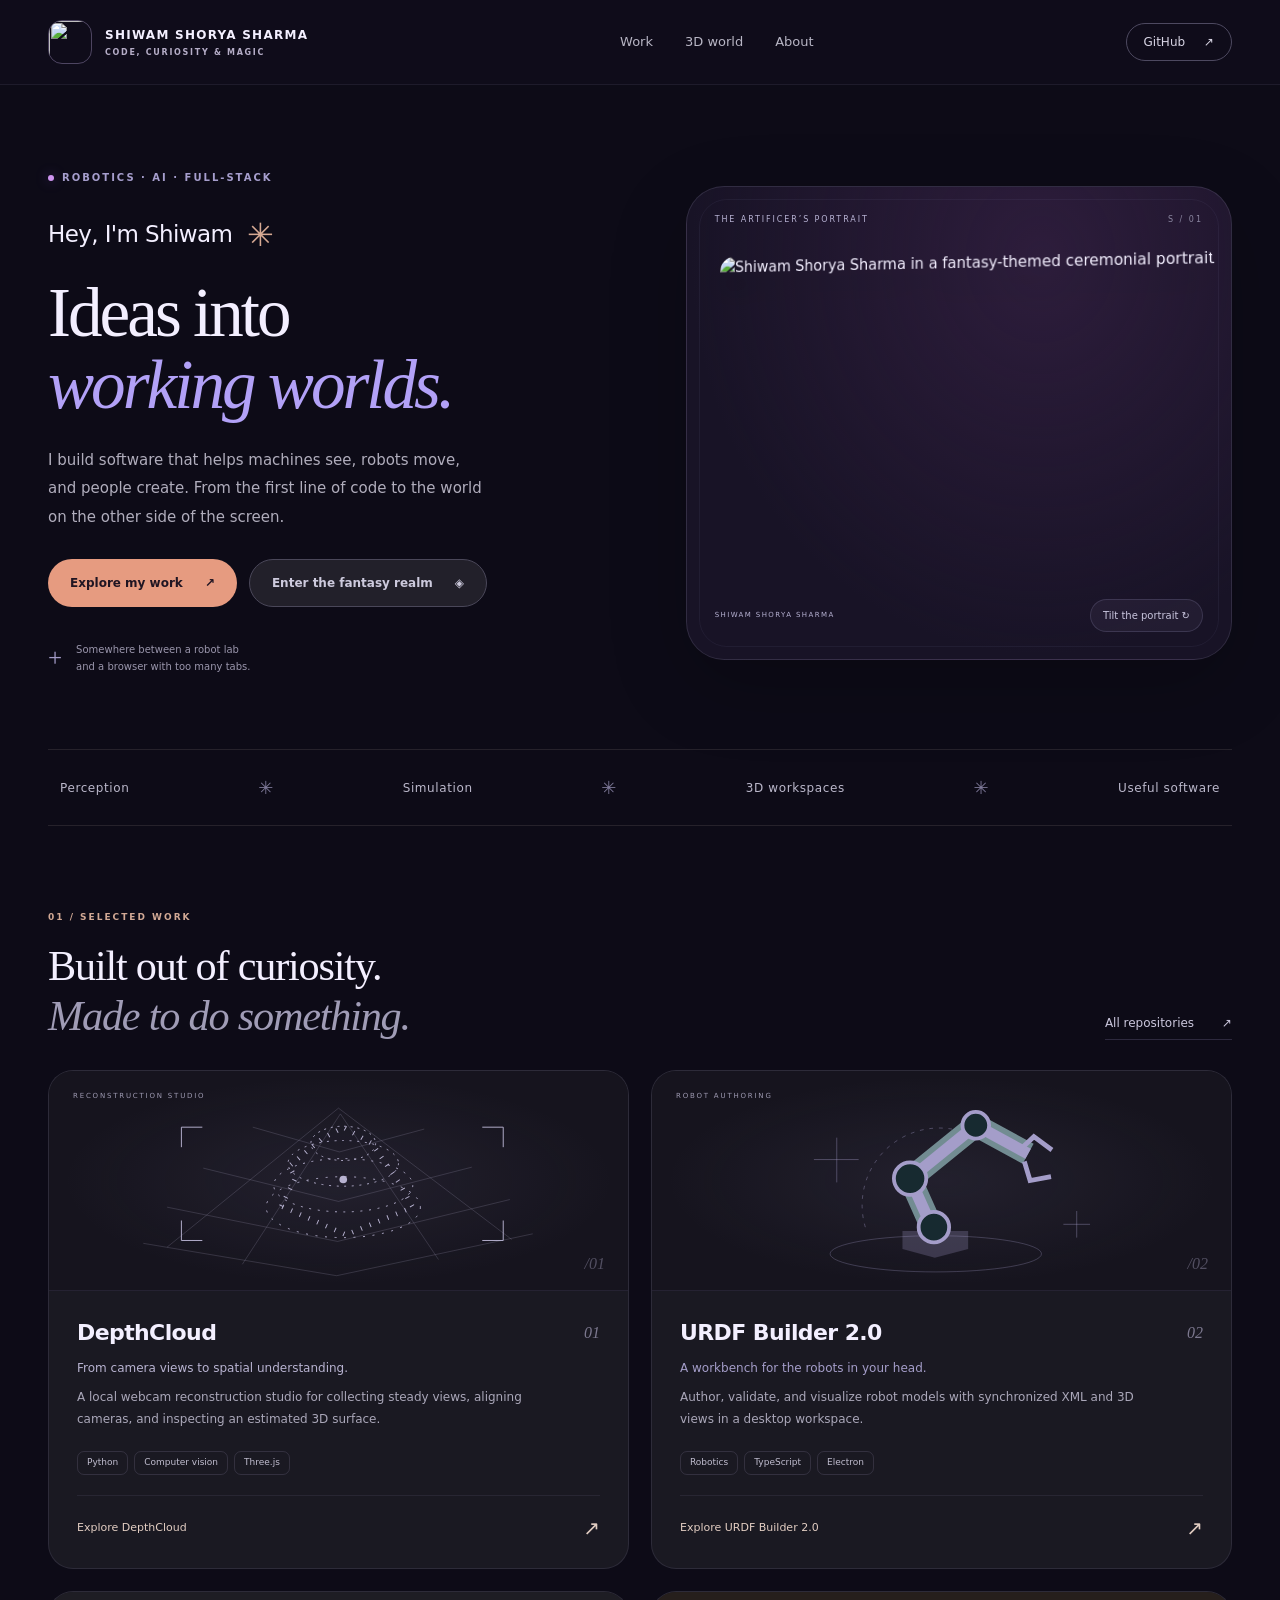
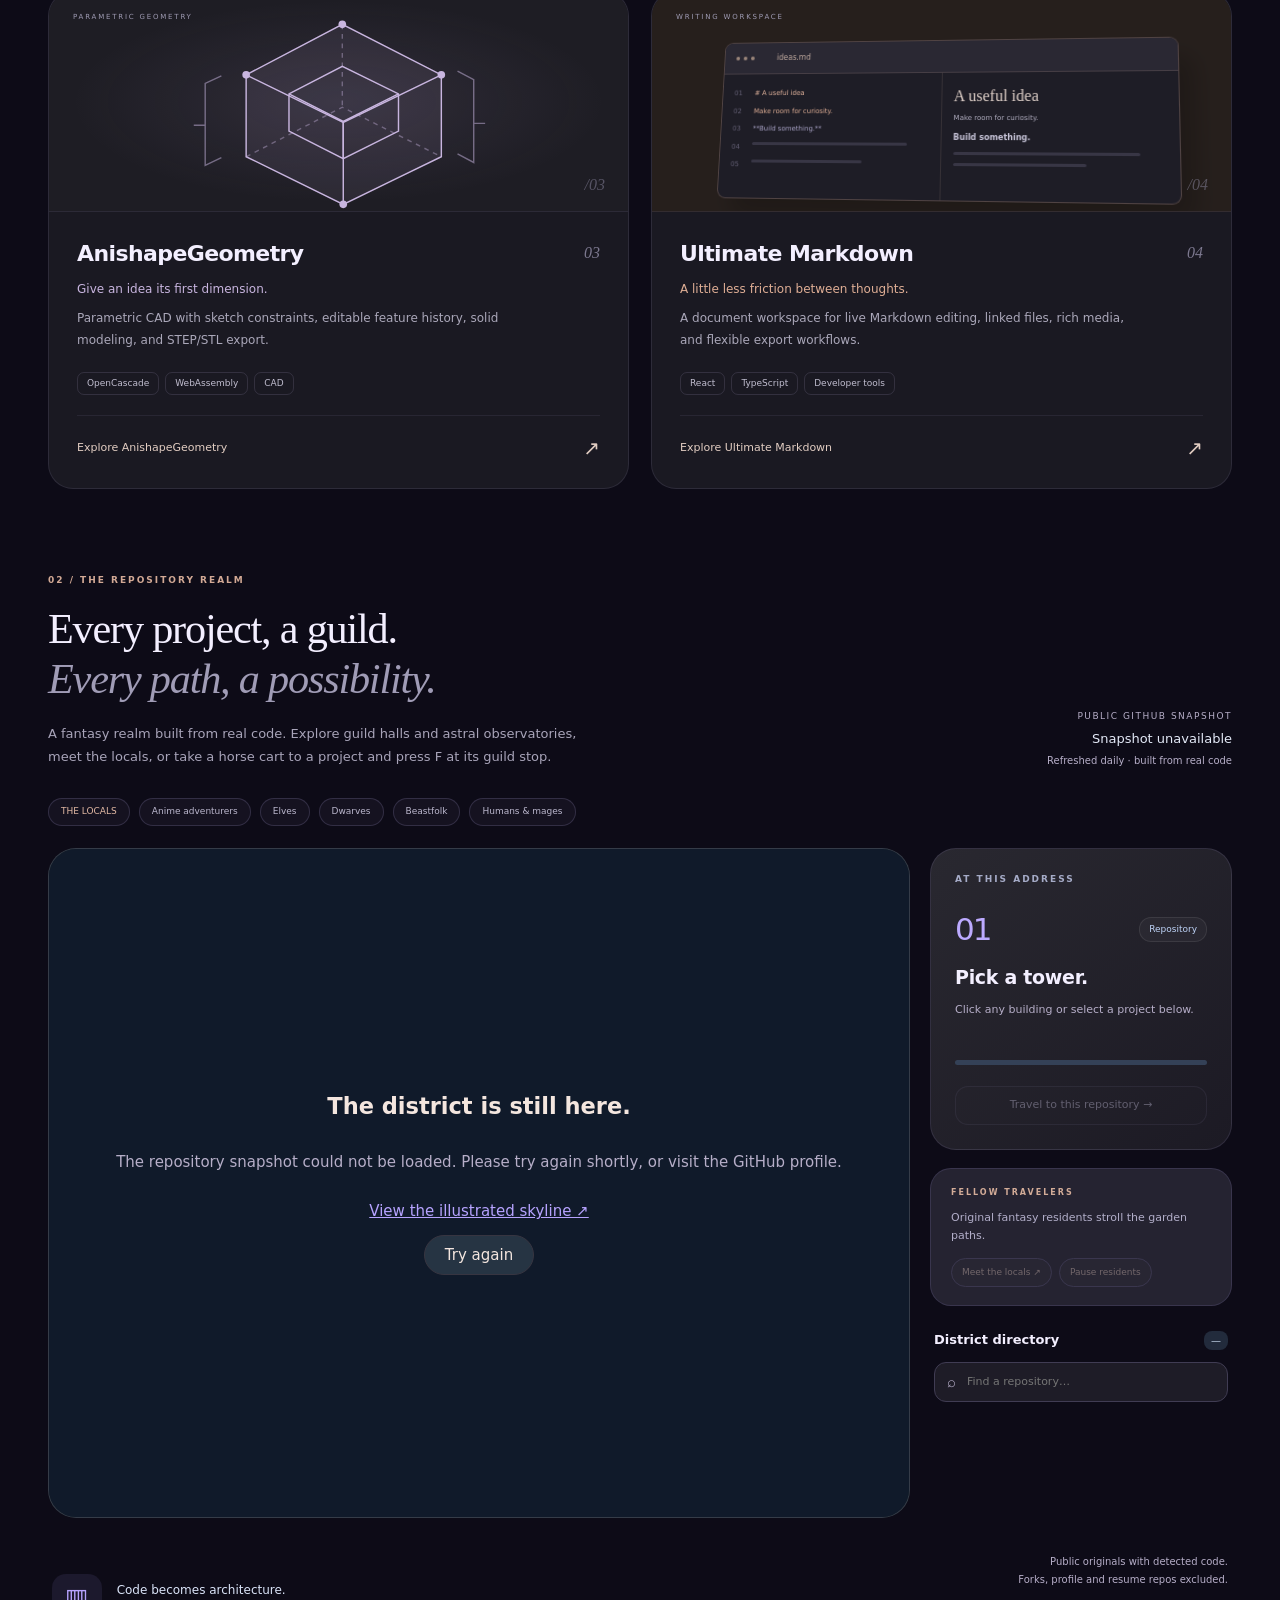
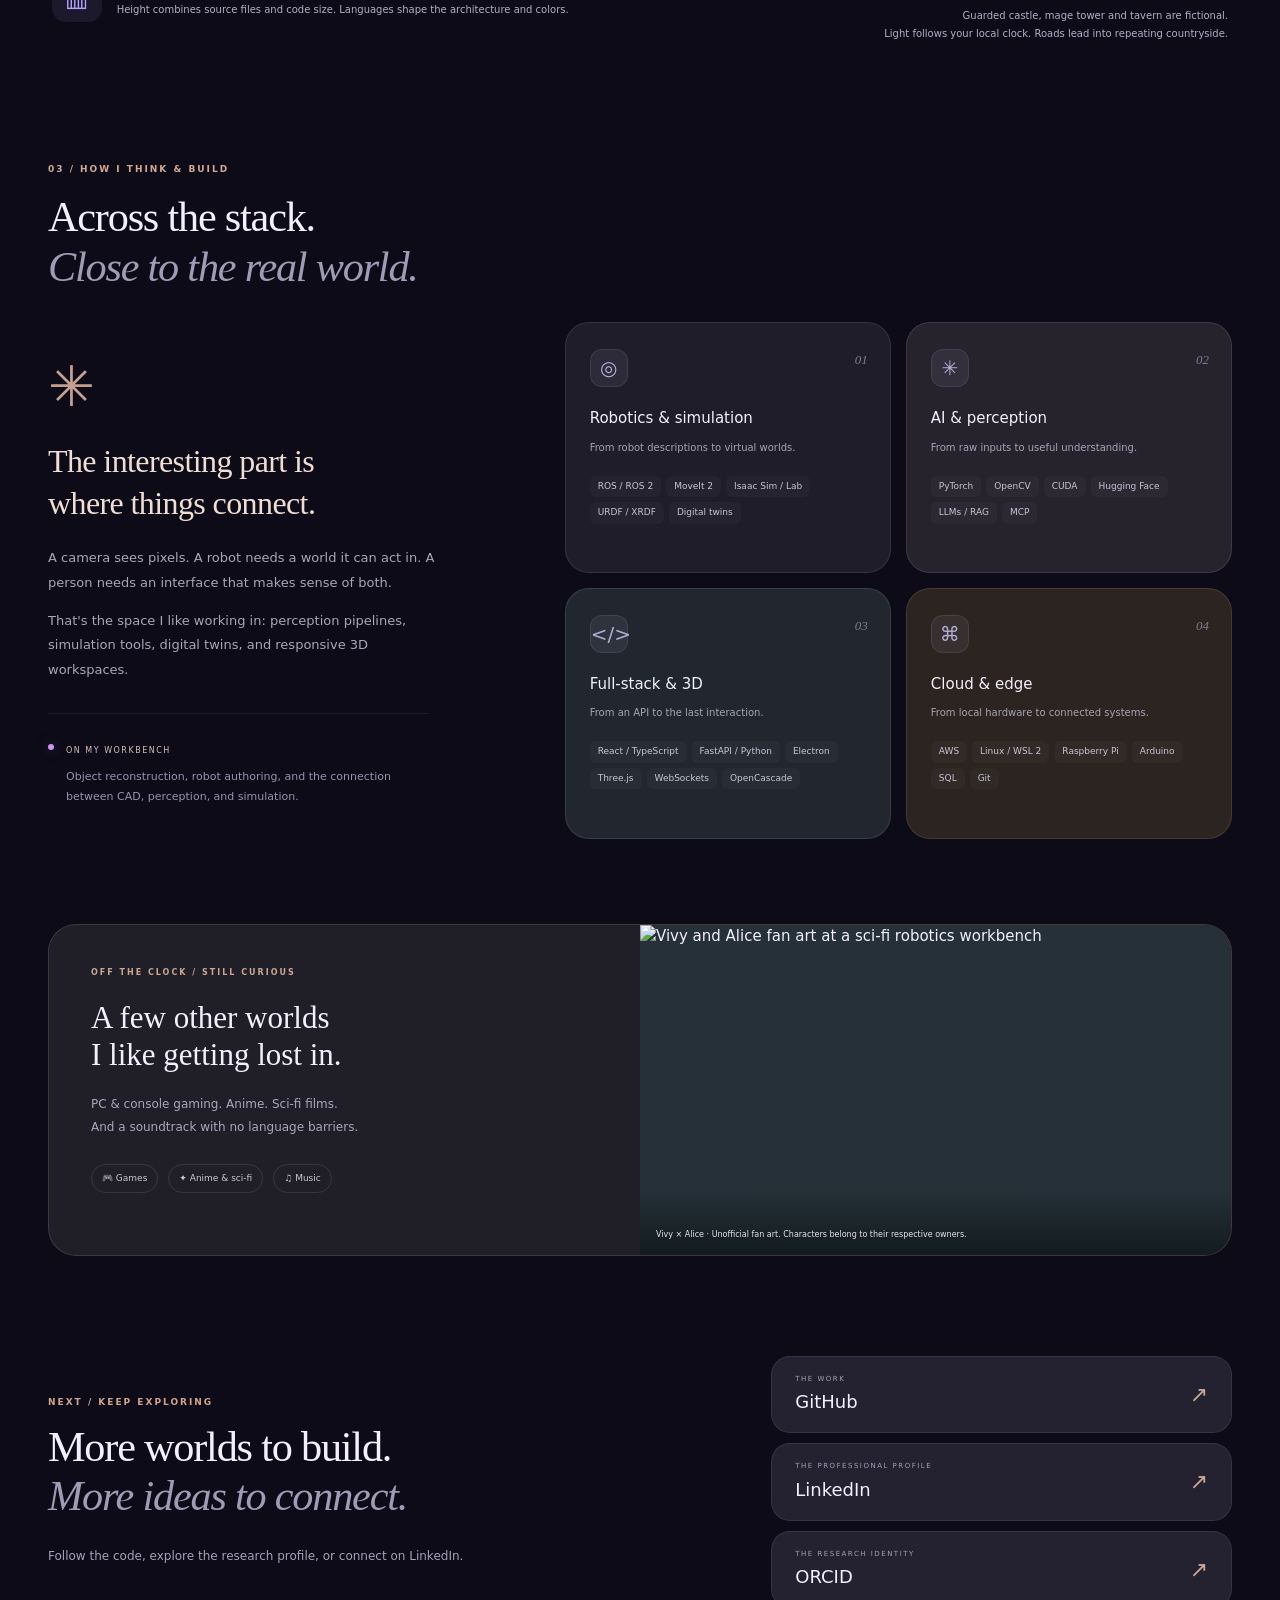
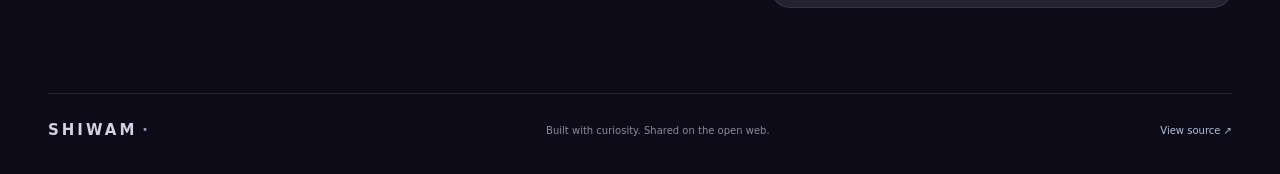
==== commit 4d1766e6: "Center the royal castle, detail fantasy models, and add full profile portrait" ====
--- a/city/index.html
+++ b/city/index.html
@@ -4,7 +4,7 @@
 <meta charset="utf-8"><meta name="viewport" content="width=device-width, initial-scale=1">
 <meta name="theme-color" content="#0a0e18">
 <meta name="description" content="Shiwam builds across robotics, AI, and full-stack software. Explore reconstruction tools, robot workbenches, CAD experiments, and an interactive fantasy repository realm.">
-<title>Shiwam — Robotics, AI &amp; Full-stack Engineering</title>
+<title>Shiwam Shorya Sharma — Robotics, AI &amp; Full-stack Engineering</title>
 <link rel="canonical" href="https://shiwamshoryasharma.github.io/shiwamshoryasharma/">
 <meta property="og:type" content="website"><meta property="og:title" content="Shiwam — Ideas into working worlds.">
 <meta property="og:description" content="Robotics, AI, and full-stack engineering. Selected projects and a living fantasy realm you can drive through.">
@@ -18,7 +18,7 @@
 <body>
 <a class="skip-link" href="#main">Skip to content</a>
 <header class="topbar portfolio-header">
-  <a class="brand" href="#home" aria-label="Shiwam, home"><span class="brand-icon">S<span>・</span></span><span>SHIWAM<span class="brand-sub">CODE, CURIOSITY &amp; MAGIC</span></span></a>
+  <a class="brand" href="#home" aria-label="Shiwam Shorya Sharma, home"><img class="profile-avatar" src="assets/profile.png" alt="" width="44" height="44"><span>SHIWAM SHORYA SHARMA<span class="brand-sub">CODE, CURIOSITY &amp; MAGIC</span></span></a>
   <nav aria-label="Main navigation"><a href="#work">Work</a><a href="#district">3D world</a><a href="#about">About</a></nav>
   <a class="header-link" href="https://github.com/shiwamshoryasharma">GitHub <span aria-hidden="true">↗</span></a>
 </header>
@@ -32,23 +32,10 @@
     <div class="hero-actions"><a class="pill-button primary" href="#work">Explore my work <span aria-hidden="true">↗</span></a><a class="pill-button secondary" href="#district">Enter the fantasy realm <span aria-hidden="true">◈</span></a></div>
     <div class="hero-footnote"><span class="small-cross" aria-hidden="true">+</span><p>Somewhere between a robot lab<br>and a browser with too many tabs.</p></div>
   </div>
-  <div class="identity-panel">
-    <div class="identity-top"><span>THE ARTIFICER’S STUDY</span><span class="identity-code">S / 01</span></div>
-    <div class="identity-art" aria-hidden="true">
-      <div class="orbit-line orbit-one"></div><div class="orbit-line orbit-two"></div>
-      <div class="cube-shadow"></div>
-      <div class="cube-stage"><div id="identity-cube" class="identity-cube">
-        <div class="cube-face face-front"><span class="cube-kicker">SHIWAM</span><b>S<span>•</span></b><span class="cube-caption">BUILD / LEARN / REPEAT</span></div>
-        <div class="cube-face face-back"><span class="cube-kicker">INTELLIGENCE</span><b>AI</b><span class="cube-caption">SEE / UNDERSTAND</span></div>
-        <div class="cube-face face-right"><span class="cube-kicker">ROBOTICS</span><b>R<span>₂</span></b><span class="cube-caption">SIMULATE / MOVE</span></div>
-        <div class="cube-face face-left"><span class="cube-kicker">SOFTWARE</span><b>&lt;/&gt;</b><span class="cube-caption">CONNECT / CREATE</span></div>
-        <div class="cube-face face-top"><span>◈</span></div><div class="cube-face face-bottom"></div>
-      </div></div>
-      <div class="orbit-label label-robot"><i>◎</i><span>Physical AI<small>PERCEPTION → ACTION</small></span></div>
-      <div class="orbit-label label-code"><i>&lt;/&gt;</i><span>Full-stack<small>IDEA → INTERFACE</small></span></div>
-      <span class="spark spark-one">+</span><span class="spark spark-two">+</span><span class="spark spark-three">✳</span>
-    </div>
-    <div class="identity-bottom"><span>ALWAYS IN EXPLORATION MODE</span><button id="turn-cube" aria-label="Rotate the 3D profile sculpture" hidden>Turn the cube <span aria-hidden="true">↻</span></button></div>
+  <div class="identity-panel portrait-panel">
+    <div class="identity-top"><span>THE ARTIFICER’S PORTRAIT</span><span class="identity-code">S / 01</span></div>
+    <figure id="profile-portrait" class="profile-portrait"><img src="assets/profile.png" alt="Shiwam Shorya Sharma in a fantasy-themed ceremonial portrait" width="1448" height="1086" fetchpriority="high"></figure>
+    <div class="identity-bottom"><span>SHIWAM SHORYA SHARMA</span><button id="turn-portrait" aria-label="Tilt the profile portrait" hidden>Tilt the portrait ↻</button></div>
   </div>
 </section>
 <div class="discipline-strip portfolio-section" aria-label="Engineering focus"><span>Perception</span><i>✳</i><span>Simulation</span><i>✳</i><span>3D workspaces</span><i>✳</i><span>Useful software</span></div>
--- a/city/portfolio.css
+++ b/city/portfolio.css
@@ -15,3 +15,6 @@
 @media(max-width:520px){.cart-crest{display:none}.portal-note{top:75px;left:12px;max-width:220px;padding:14px}.kingdom-overlay{padding:24px}.kingdom-overlay h2{font-size:32px}.world-time{font-size:8px}.drive-options button{font-size:9px;padding:7px}.kingdom-mode .city-panel{min-height:600px}.navigation-bar{gap:2px}.scene-meta .drive-mode-button{font-size:9px}.drive-mission{max-width:65%}}
 
 .kingdom-mode .city-panel{height:calc(100dvh - 105px);min-height:520px}.kingdom-mode .kingdom-overlay{animation:portal-arrival .9s ease-out}@keyframes portal-arrival{from{background-color:#c7b4ff}to{background-color:transparent}}@media(max-width:520px){.kingdom-mode .city-panel{height:calc(100dvh - 85px);min-height:480px}.kingdom-overlay h2{font-size:28px}.kingdom-overlay p{max-width:200px;line-height:1.6}}
+
+.profile-avatar{width:44px;height:44px;object-fit:cover;object-position:25% 25%;border-radius:14px;border:1px solid #b6a3d660}.portfolio-header .brand{letter-spacing:1.25px;font-size:12px}.portrait-panel{perspective:1000px}.profile-portrait{margin:0;position:absolute;left:22px;right:22px;top:64px;bottom:64px;display:flex;align-items:center;transform:rotateY(var(--portrait-turn,-7deg)) rotateX(2deg);transition:transform .6s;filter:drop-shadow(0 18px 17px #0006)}.profile-portrait img{width:100%;height:100%;object-fit:contain;border-radius:15px}.portrait-panel .identity-bottom>span{letter-spacing:1.4px}
+@media(max-width:520px){.portfolio-header{flex-wrap:wrap}.portfolio-header .brand{font-size:10px;letter-spacing:.7px}.profile-avatar{width:36px;height:36px;border-radius:11px}.portfolio-header nav{gap:12px}.portrait-panel .profile-portrait{top:45px;bottom:45px;left:13px;right:13px}.portrait-panel .identity-bottom>span{font-size:7px;letter-spacing:.7px}}
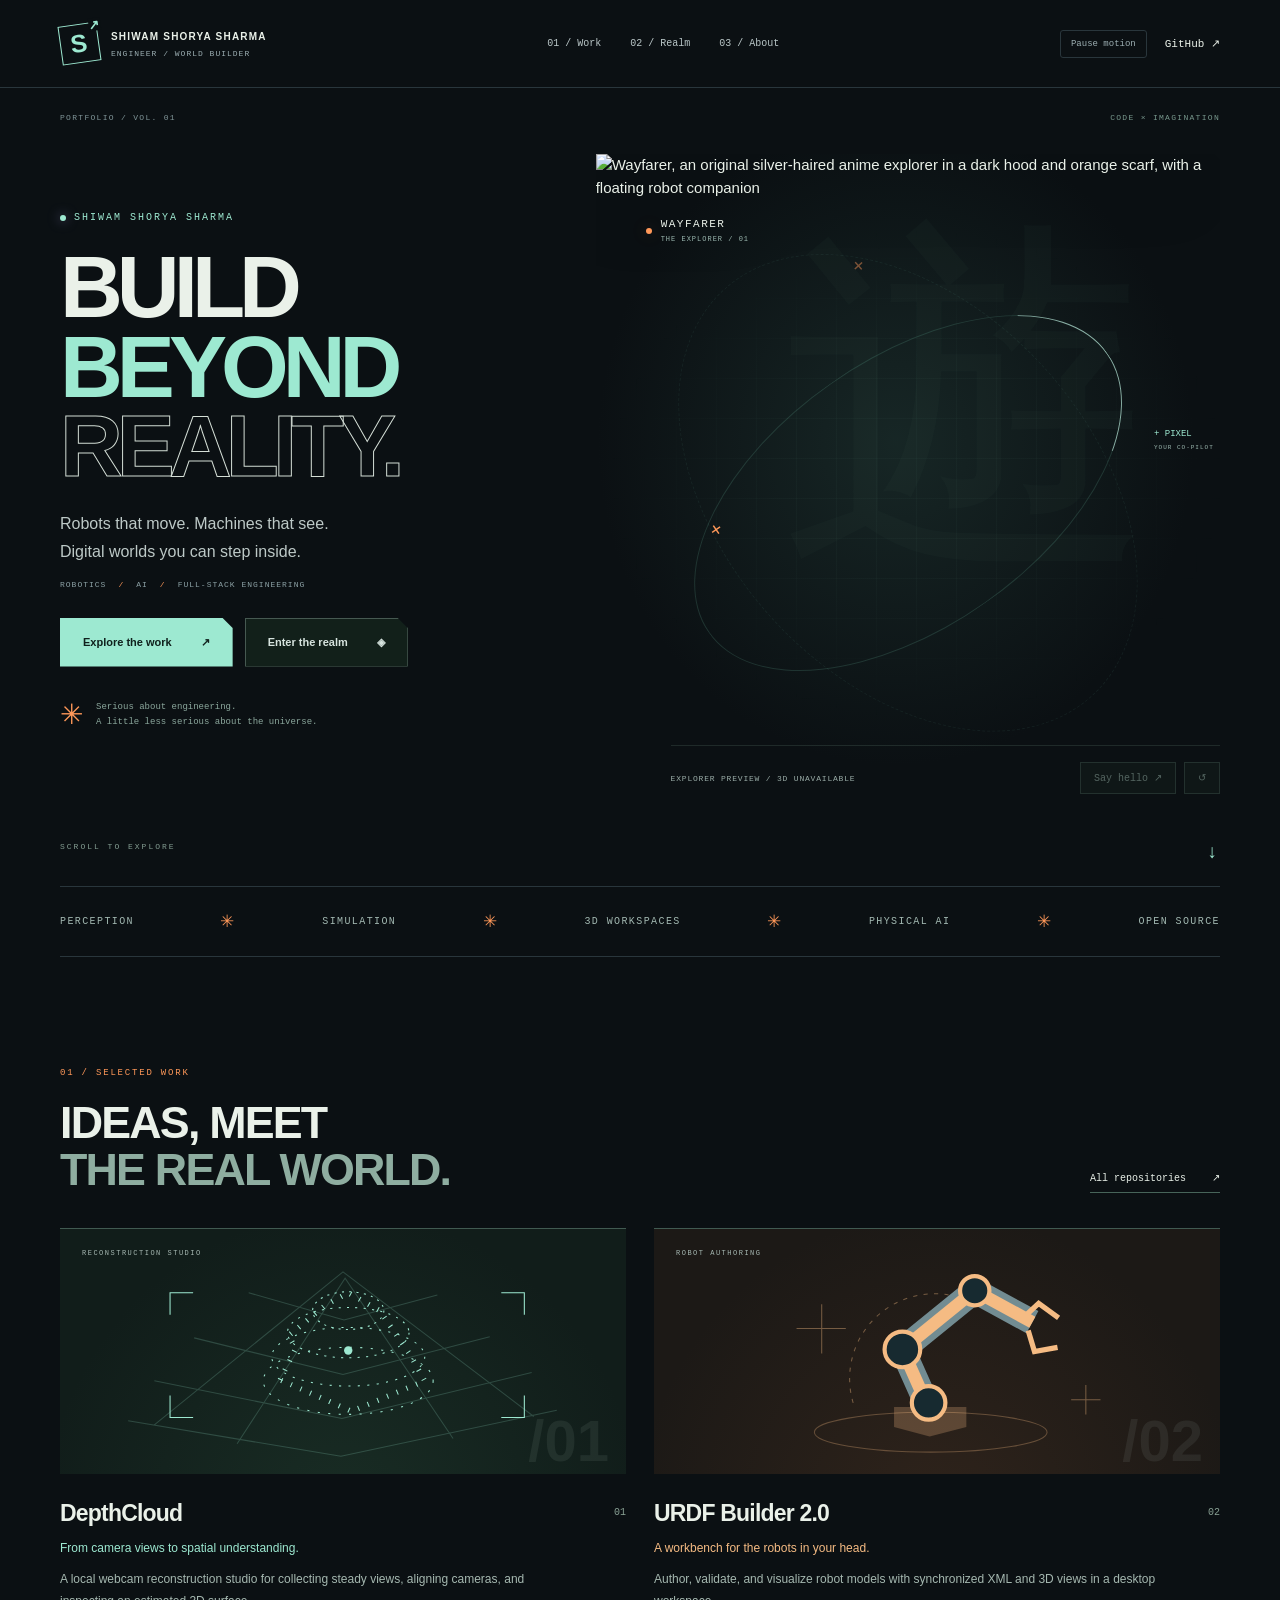
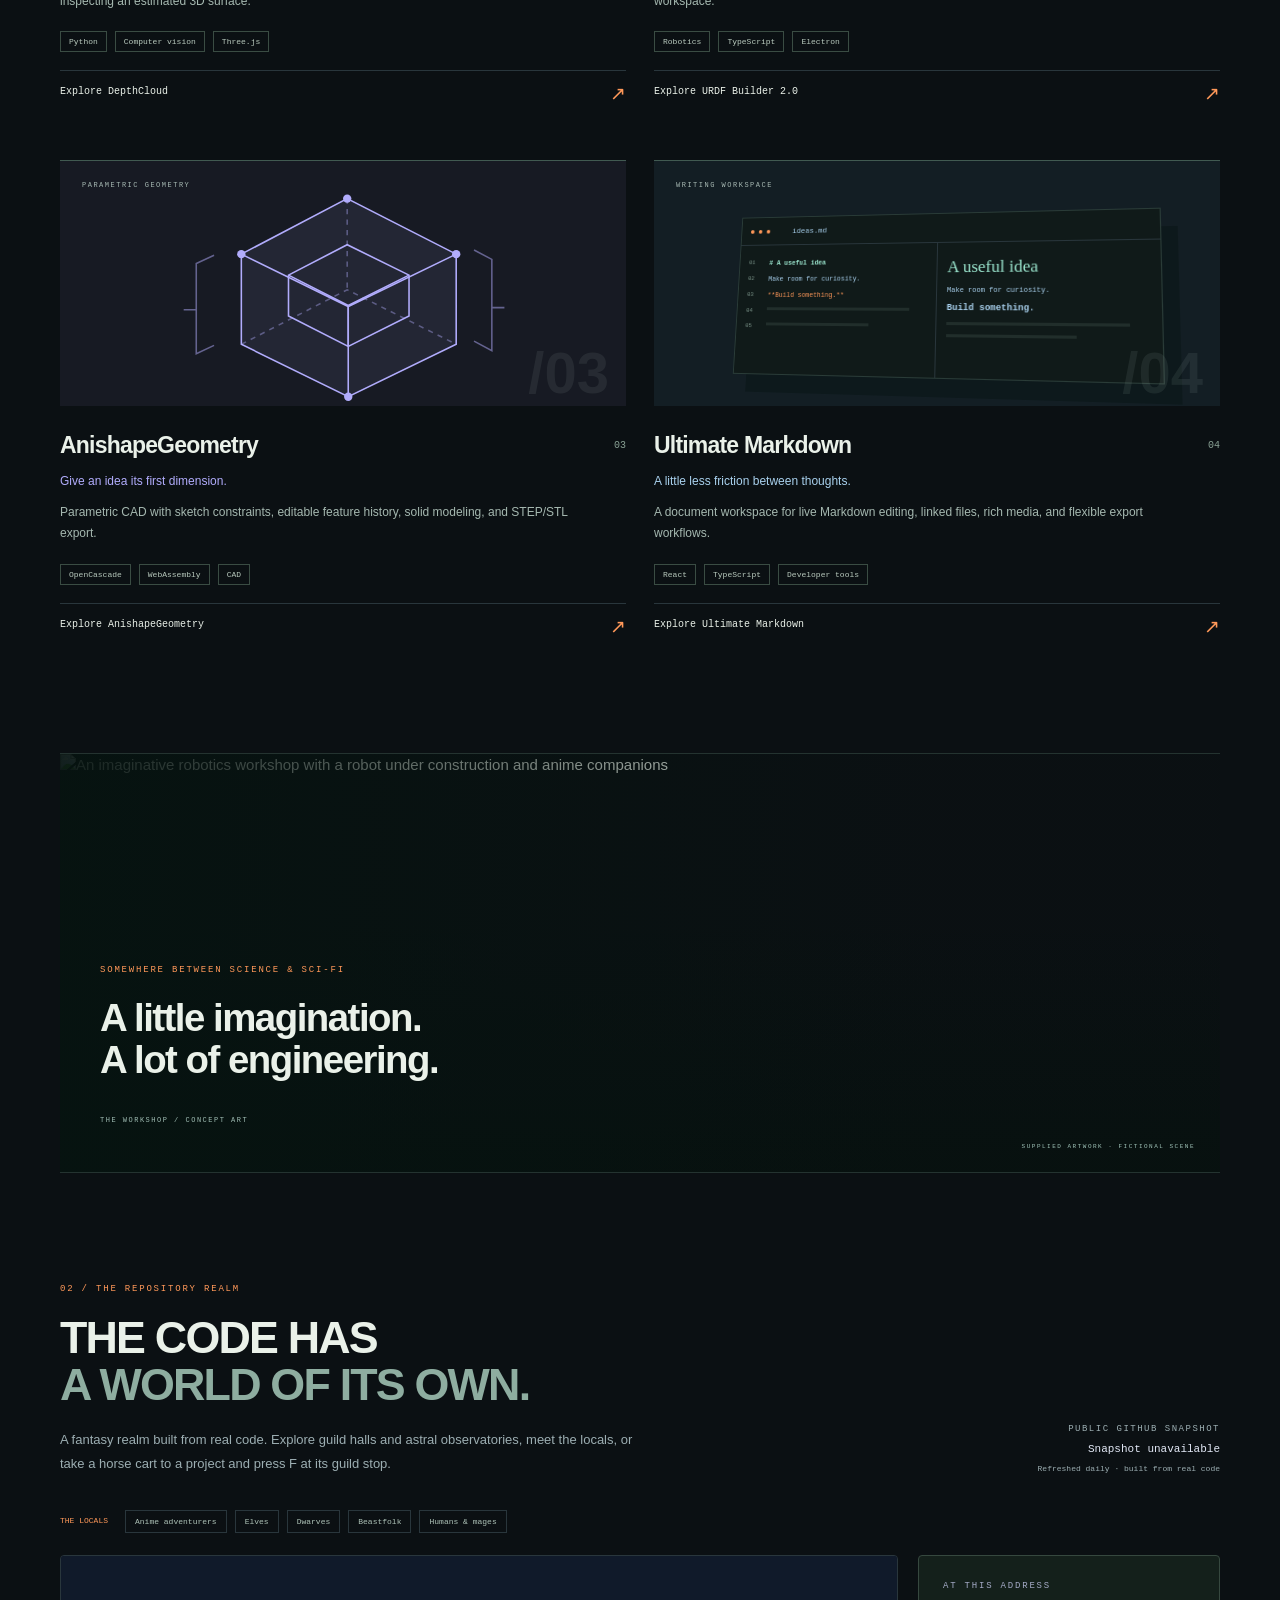
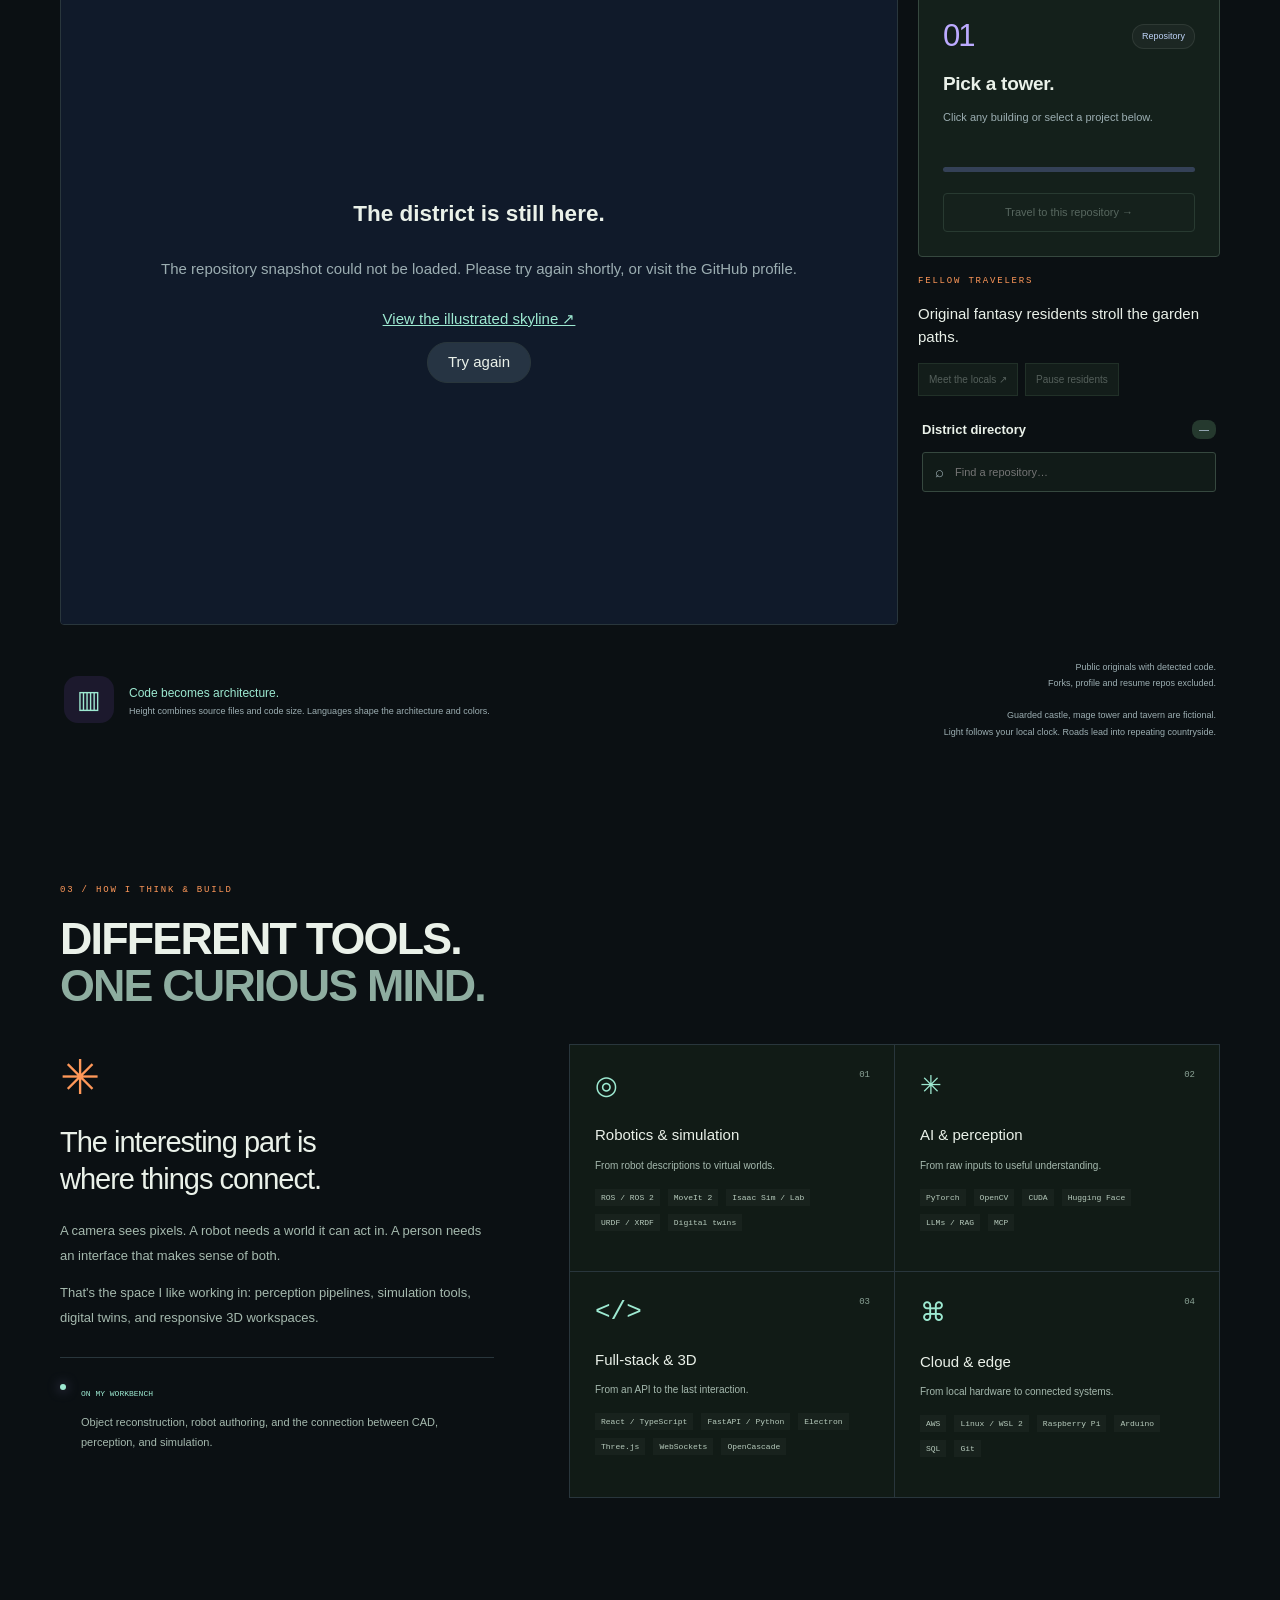
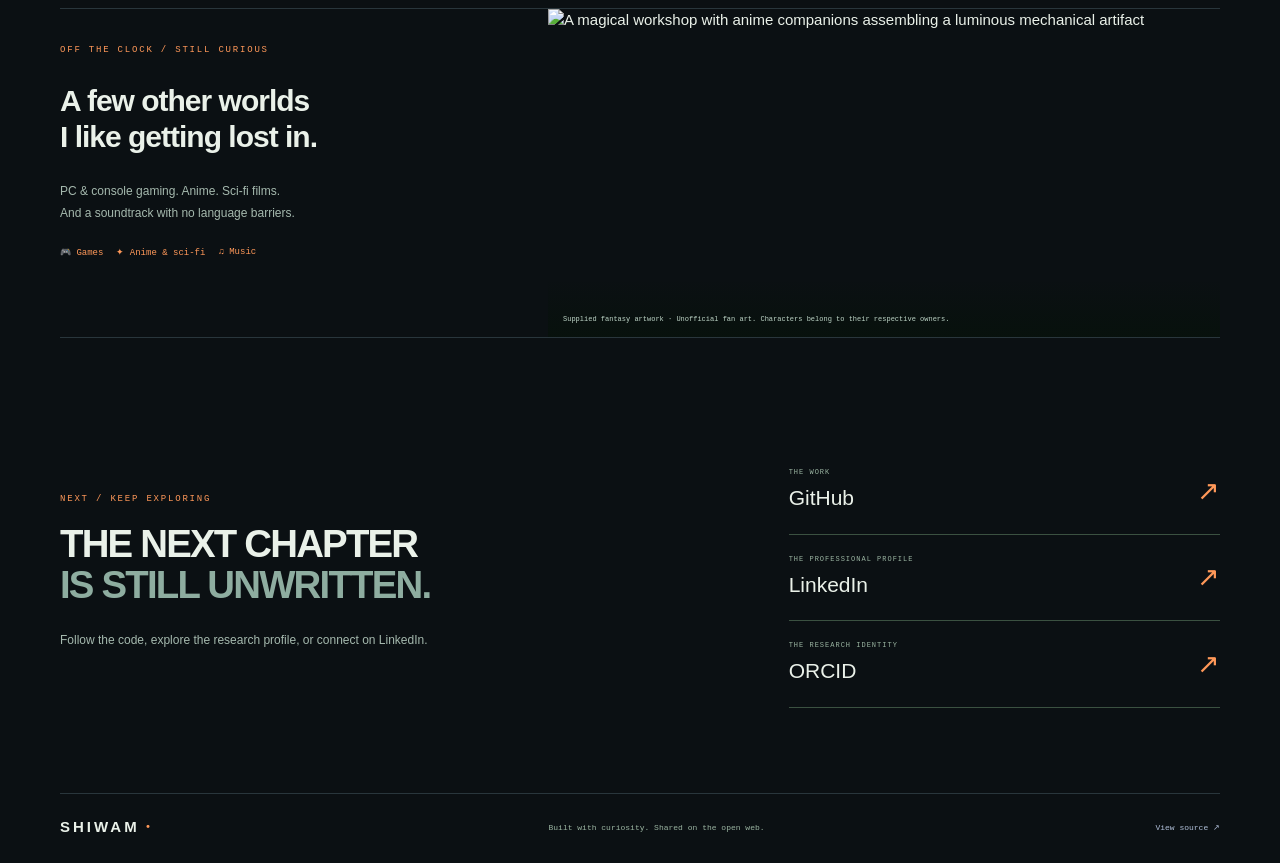
==== commit d59d3986: "Replace private portrait with Blender explorer and redesign portfolio" ====
--- a/city/index.html
+++ b/city/index.html
@@ -6,11 +6,11 @@
 <meta name="description" content="Shiwam builds across robotics, AI, and full-stack software. Explore reconstruction tools, robot workbenches, CAD experiments, and an interactive fantasy repository realm.">
 <title>Shiwam Shorya Sharma — Robotics, AI &amp; Full-stack Engineering</title>
 <link rel="canonical" href="https://shiwamshoryasharma.github.io/shiwamshoryasharma/">
-<meta property="og:type" content="website"><meta property="og:title" content="Shiwam — Ideas into working worlds.">
+<meta property="og:type" content="website"><meta property="og:title" content="Shiwam — Build beyond reality.">
 <meta property="og:description" content="Robotics, AI, and full-stack engineering. Selected projects and a living fantasy realm you can drive through.">
 <meta property="og:url" content="https://shiwamshoryasharma.github.io/shiwamshoryasharma/">
-<meta property="og:image" content="https://shiwamshoryasharma.github.io/shiwamshoryasharma/assets/anime-robotics-lab.png">
-<meta property="og:image:alt" content="Vivy and Alice fan art in a sci-fi robotics lab">
+<meta property="og:image" content="https://shiwamshoryasharma.github.io/shiwamshoryasharma/assets/workshop.webp">
+<meta property="og:image:alt" content="An imaginative robotics workshop">
 <meta name="twitter:card" content="summary_large_image">
 <link rel="icon" href="icon.svg" type="image/svg+xml"><link rel="stylesheet" href="styles.css"><link rel="stylesheet" href="portfolio.css">
 <script type="importmap">{"imports":{"three":"./vendor/three.module.min.js"}}</script>
@@ -18,37 +18,31 @@
 <body>
 <a class="skip-link" href="#main">Skip to content</a>
 <header class="topbar portfolio-header">
-  <a class="brand" href="#home" aria-label="Shiwam Shorya Sharma, home"><img class="profile-avatar" src="assets/profile.png" alt="" width="44" height="44"><span>SHIWAM SHORYA SHARMA<span class="brand-sub">CODE, CURIOSITY &amp; MAGIC</span></span></a>
-  <nav aria-label="Main navigation"><a href="#work">Work</a><a href="#district">3D world</a><a href="#about">About</a></nav>
-  <a class="header-link" href="https://github.com/shiwamshoryasharma">GitHub <span aria-hidden="true">↗</span></a>
+  <a class="brand" href="#home" aria-label="Shiwam Shorya Sharma, home"><span class="brand-mark" aria-hidden="true">S<span>↗</span></span><span>SHIWAM SHORYA SHARMA<span class="brand-sub">ENGINEER / WORLD BUILDER</span></span></a>
+  <nav aria-label="Main navigation"><a href="#work">01 / Work</a><a href="#district">02 / Realm</a><a href="#about">03 / About</a></nav>
+  <div class="header-actions"><button id="motion-toggle" aria-pressed="false" title="Pause decorative portfolio animations">Pause motion</button><a class="header-link" href="https://github.com/shiwamshoryasharma">GitHub ↗</a></div>
 </header>
 <main id="main">
 <section id="home" class="portfolio-hero portfolio-section" aria-labelledby="hero-title">
-  <div class="hero-copy">
-    <p class="eyebrow"><span class="dot"></span> ROBOTICS · AI · FULL-STACK</p>
-    <p class="hello">Hey, I'm Shiwam <span aria-hidden="true">✳</span></p>
-    <h1 id="hero-title">Ideas into<br><span>working worlds.</span></h1>
-    <p class="hero-description">I build software that helps machines see, robots move, and people create. From the first line of code to the world on the other side of the screen.</p>
-    <div class="hero-actions"><a class="pill-button primary" href="#work">Explore my work <span aria-hidden="true">↗</span></a><a class="pill-button secondary" href="#district">Enter the fantasy realm <span aria-hidden="true">◈</span></a></div>
-    <div class="hero-footnote"><span class="small-cross" aria-hidden="true">+</span><p>Somewhere between a robot lab<br>and a browser with too many tabs.</p></div>
-  </div>
-  <div class="identity-panel portrait-panel">
-    <div class="identity-top"><span>THE ARTIFICER’S PORTRAIT</span><span class="identity-code">S / 01</span></div>
-    <figure id="profile-portrait" class="profile-portrait"><img src="assets/profile.png" alt="Shiwam Shorya Sharma in a fantasy-themed ceremonial portrait" width="1448" height="1086" fetchpriority="high"></figure>
-    <div class="identity-bottom"><span>SHIWAM SHORYA SHARMA</span><button id="turn-portrait" aria-label="Tilt the profile portrait" hidden>Tilt the portrait ↻</button></div>
-  </div>
-</section>
-<div class="discipline-strip portfolio-section" aria-label="Engineering focus"><span>Perception</span><i>✳</i><span>Simulation</span><i>✳</i><span>3D workspaces</span><i>✳</i><span>Useful software</span></div>
+<div class="hero-coordinate" aria-hidden="true">PORTFOLIO / VOL. 01 <span>CODE × IMAGINATION</span></div>
+<div class="hero-copy"><p class="eyebrow"><span class="dot"></span> SHIWAM SHORYA SHARMA</p><h1 id="hero-title">BUILD<br><span>BEYOND</span><br><em>REALITY.</em></h1><p class="hero-description">Robots that move. Machines that see.<br>Digital worlds you can step inside.</p><p class="hero-specialties">ROBOTICS <i>/</i> AI <i>/</i> FULL-STACK ENGINEERING</p><div class="hero-actions"><a class="pill-button primary" href="#work">Explore the work <span aria-hidden="true">↗</span></a><a class="pill-button secondary" href="#district">Enter the realm <span aria-hidden="true">◈</span></a></div><div class="hero-footnote"><span class="small-cross" aria-hidden="true">✳</span><p>Serious about engineering.<br>A little less serious about the universe.</p></div></div>
+<div class="character-stage"><div class="stage-grid" aria-hidden="true"></div><div class="stage-orbit orbit-one" aria-hidden="true"></div><div class="stage-orbit orbit-two" aria-hidden="true"></div><span class="stage-word" aria-hidden="true">遊</span>
+<div id="character-view" role="region" aria-label="Interactive 3D hooded anime explorer and floating robot. Drag to rotate. Use arrow keys to turn the character." tabindex="0"><img id="character-poster" src="assets/wayfarer-poster.webp" alt="Wayfarer, an original silver-haired anime explorer in a dark hood and orange scarf, with a floating robot companion" width="1000" height="1100" fetchpriority="high"></div>
+<div class="stage-label"><span class="status-dot"></span><span>WAYFARER <small>THE EXPLORER / 01</small></span></div><div class="companion-label" aria-hidden="true"><span>+ PIXEL</span><small>YOUR CO-PILOT</small></div>
+<div class="stage-bottom"><span id="character-status" role="status">MEET YOUR GUIDE</span><div><button id="character-greet" disabled>Say hello ↗</button><button id="character-reset" aria-label="Reset character view" disabled>↺</button></div></div></div>
+<a class="scroll-cue" href="#work"><span>SCROLL TO EXPLORE</span><span aria-hidden="true">↓</span></a></section>
+<div class="discipline-strip portfolio-section" aria-label="Engineering focus"><span>PERCEPTION</span><i>✳</i><span>SIMULATION</span><i>✳</i><span>3D WORKSPACES</span><i>✳</i><span>PHYSICAL AI</span><i>✳</i><span>OPEN SOURCE</span></div>
 <section id="work" class="portfolio-section section-space" aria-labelledby="work-title">
-  <div class="section-heading"><div><p class="eyebrow">01 / SELECTED WORK</p><h2 id="work-title">Built out of curiosity.<br><span>Made to do something.</span></h2></div><a class="text-link" href="https://github.com/shiwamshoryasharma?tab=repositories">All repositories <span aria-hidden="true">↗</span></a></div>
+  <div class="section-heading"><div><p class="eyebrow">01 / SELECTED WORK</p><h2 id="work-title">IDEAS, MEET<br><span>THE REAL WORLD.</span></h2></div><a class="text-link" href="https://github.com/shiwamshoryasharma?tab=repositories">All repositories <span aria-hidden="true">↗</span></a></div>
   <div class="project-grid">
 <article class="project-card project-depth"><div class="project-visual" aria-hidden="true"><span class="visual-label">RECONSTRUCTION STUDIO</span><svg viewBox="0 0 540 230" fill="none"><path d="M65 181 268 215 474 171M90 143 269 179 450 135M128 102 270 137 410 101M180 59 271 85 360 61M169 203 272 45 375 198M90 185 270 39 452 177" stroke="currentColor" opacity=".2"/><ellipse cx="275" cy="143" rx="81" ry="32" stroke="currentColor" stroke-dasharray="2 8"/><ellipse cx="275" cy="120" rx="73" ry="28" stroke="currentColor" stroke-dasharray="2 7"/><ellipse cx="275" cy="97" rx="58" ry="24" stroke="currentColor" stroke-dasharray="2 6"/><ellipse cx="275" cy="76" rx="34" ry="18" stroke="currentColor" stroke-dasharray="2 5"/><path d="m210 142 15-30-7-12 35-29 22-12 30 17 29 42 14 25-70 29Z" stroke="currentColor" stroke-dasharray="1 9" stroke-width="5"/><path d="M105 80V59h22m294 0h22v21M105 157v21h22m294 0h22v-21" stroke="currentColor"/><circle cx="275" cy="114" r="4" fill="currentColor"/></svg><span class="visual-index">/01</span></div><div class="project-content"><div class="project-title"><h3>DepthCloud</h3><span>01</span></div><p class="project-tagline">From camera views to spatial understanding.</p><p class="project-description">A local webcam reconstruction studio for collecting steady views, aligning cameras, and inspecting an estimated 3D surface.</p><ul class="tech-tags"><li>Python</li><li>Computer vision</li><li>Three.js</li></ul><a class="project-open" href="https://github.com/shiwamshoryasharma/DepthCloud">Explore DepthCloud <span aria-hidden="true">↗</span></a></div></article>
 <article class="project-card project-robot"><div class="project-visual" aria-hidden="true"><span class="visual-label">ROBOT AUTHORING</span><svg viewBox="0 0 540 230" fill="none"><ellipse cx="264" cy="192" rx="111" ry="19" stroke="currentColor" opacity=".3"/><path d="M229 187v-19h69v19l-35 9Z" fill="currentColor" opacity=".25"/><path d="m262 169-25-56 69-56 55 30" stroke="#728c92" stroke-width="24" stroke-linejoin="round"/><path d="m262 169-25-56 69-56 55 30" stroke="currentColor" stroke-width="12" stroke-linejoin="round"/><g fill="#172a30" stroke="currentColor" stroke-width="4"><circle cx="262" cy="164" r="16"/><circle cx="237" cy="113" r="17"/><circle cx="306" cy="57" r="14"/></g><path d="m351 84 16-15 19 14m-29 12 6 20 22-4" stroke="currentColor" stroke-width="5"/><path d="M136 93h47m-23-23v47M398 161h28m-14-14v28" stroke="currentColor" opacity=".4"/><path d="M190 164a81 81 0 0 1 91-103" stroke="currentColor" stroke-dasharray="4 6" opacity=".4"/></svg><span class="visual-index">/02</span></div><div class="project-content"><div class="project-title"><h3>URDF Builder 2.0</h3><span>02</span></div><p class="project-tagline">A workbench for the robots in your head.</p><p class="project-description">Author, validate, and visualize robot models with synchronized XML and 3D views in a desktop workspace.</p><ul class="tech-tags"><li>Robotics</li><li>TypeScript</li><li>Electron</li></ul><a class="project-open" href="https://github.com/shiwamshoryasharma/URDF-BUILDER-2.0">Explore URDF Builder 2.0 <span aria-hidden="true">↗</span></a></div></article>
 <article class="project-card project-cad"><div class="project-visual" aria-hidden="true"><span class="visual-label">PARAMETRIC GEOMETRY</span><svg viewBox="0 0 540 230" fill="none"><path d="m173 87 101-53 104 53v86l-103 50-102-50Z" fill="currentColor" opacity=".08"/><g stroke="currentColor" stroke-width="1.5"><path d="m173 87 101-53 104 53v86l-103 50-102-50Zm0 0 102 50 103-50M275 137v86"/><path d="m218 107 56-29 59 29v39l-58 29-57-29Zm0 0 57 29 58-29m-58 29v39"/><path d="m173 173 101-52 104 52M274 34v87" stroke-dasharray="5 5" opacity=".4"/><path d="m147 88-17 8v86l17-8m-17-34h-12m277-57 17 9v87l-17-9m17-32h12" opacity=".5"/></g><g fill="currentColor"><circle cx="173" cy="87" r="4"/><circle cx="274" cy="34" r="4"/><circle cx="378" cy="87" r="4"/><circle cx="275" cy="223" r="4"/></g></svg><span class="visual-index">/03</span></div><div class="project-content"><div class="project-title"><h3>AnishapeGeometry</h3><span>03</span></div><p class="project-tagline">Give an idea its first dimension.</p><p class="project-description">Parametric CAD with sketch constraints, editable feature history, solid modeling, and STEP/STL export.</p><ul class="tech-tags"><li>OpenCascade</li><li>WebAssembly</li><li>CAD</li></ul><a class="project-open" href="https://github.com/shiwamshoryasharma/AnishapeGeometry">Explore AnishapeGeometry <span aria-hidden="true">↗</span></a></div></article>
 <article class="project-card project-markdown"><div class="project-visual" aria-hidden="true"><span class="visual-label">WRITING WORKSPACE</span><div class="editor-visual"><div class="editor-top"><i></i><i></i><i></i><span>ideas.md</span></div><div class="editor-panes"><div><small>01</small><b># A useful idea</b><small>02</small><span>Make room for curiosity.</span><small>03</small><em>**Build something.**</em><small>04</small><span class="editor-line"></span><small>05</small><span class="editor-line short"></span></div><div><b>A useful idea</b><span>Make room for curiosity.</span><strong>Build something.</strong><i class="preview-line"></i><i class="preview-line short"></i></div></div></div><span class="visual-index">/04</span></div><div class="project-content"><div class="project-title"><h3>Ultimate Markdown</h3><span>04</span></div><p class="project-tagline">A little less friction between thoughts.</p><p class="project-description">A document workspace for live Markdown editing, linked files, rich media, and flexible export workflows.</p><ul class="tech-tags"><li>React</li><li>TypeScript</li><li>Developer tools</li></ul><a class="project-open" href="https://github.com/shiwamshoryasharma/Ultimate-Markdown">Explore Ultimate Markdown <span aria-hidden="true">↗</span></a></div></article>
 </div></section>
+<section class="workshop-banner portfolio-section" aria-labelledby="workshop-title"><img src="assets/workshop.webp" alt="An imaginative robotics workshop with a robot under construction and anime companions" width="1600" height="900" loading="lazy"><div class="workshop-shade"></div><div class="workshop-caption"><p class="eyebrow">SOMEWHERE BETWEEN SCIENCE &amp; SCI-FI</p><h2 id="workshop-title">A little imagination.<br>A lot of engineering.</h2><span>THE WORKSHOP / CONCEPT ART</span></div><span class="image-note">SUPPLIED ARTWORK · FICTIONAL SCENE</span></section>
 <section id="district" class="district-section section-space" aria-labelledby="district-title">
-<div class="section-heading district-heading"><div><p class="eyebrow">02 / THE REPOSITORY REALM</p><h2 id="district-title">Every project, a guild.<br><span>Every path, a possibility.</span></h2><p class="section-description">A fantasy realm built from real code. Explore guild halls and astral observatories, meet the locals, or take a horse cart to a project and press F at its guild stop.</p></div><div class="snapshot"><span>PUBLIC GITHUB SNAPSHOT</span><strong id="updated">Loading district…</strong><span>Refreshed daily · built from real code</span></div></div>
+<div class="section-heading district-heading"><div><p class="eyebrow">02 / THE REPOSITORY REALM</p><h2 id="district-title">THE CODE HAS<br><span>A WORLD OF ITS OWN.</span></h2><p class="section-description">A fantasy realm built from real code. Explore guild halls and astral observatories, meet the locals, or take a horse cart to a project and press F at its guild stop.</p></div><div class="snapshot"><span>PUBLIC GITHUB SNAPSHOT</span><strong id="updated">Loading district…</strong><span>Refreshed daily · built from real code</span></div></div>
 <div class="world-legend"><span>THE LOCALS</span><span>Anime adventurers</span><span>Elves</span><span>Dwarves</span><span>Beastfolk</span><span>Humans &amp; mages</span></div>
 <div class="workspace">
 <section class="city-panel" aria-label="Interactive repository city">
@@ -74,7 +68,7 @@
 <section class="about-strip"><div><span class="small-icon">▥</span><p><strong>Code becomes architecture.</strong><br>Height combines source files and code size. Languages shape the architecture and colors.</p></div><p>Public originals with detected code.<br>Forks, profile and resume repos excluded.<br><span id="total-code"></span><br>Guarded castle, mage tower and tavern are fictional.<br>Light follows your local clock. Roads lead into repeating countryside.</p></section>
 </section>
 <section id="about" class="portfolio-section section-space" aria-labelledby="about-title">
-<div class="section-heading"><div><p class="eyebrow">03 / HOW I THINK &amp; BUILD</p><h2 id="about-title">Across the stack.<br><span>Close to the real world.</span></h2></div></div>
+<div class="section-heading"><div><p class="eyebrow">03 / HOW I THINK &amp; BUILD</p><h2 id="about-title">DIFFERENT TOOLS.<br><span>ONE CURIOUS MIND.</span></h2></div></div>
 <div class="about-grid"><div class="about-note"><span class="note-symbol" aria-hidden="true">✳</span><h3>The interesting part is<br>where things connect.</h3><p>A camera sees pixels. A robot needs a world it can act in. A person needs an interface that makes sense of both.</p><p>That's the space I like working in: perception pipelines, simulation tools, digital twins, and responsive 3D workspaces.</p><div class="current-focus"><span class="dot"></span><div><small>ON MY WORKBENCH</small><p>Object reconstruction, robot authoring, and the connection between CAD, perception, and simulation.</p></div></div></div>
 <div class="toolkit-grid">
 <article class="toolkit-card"><span class="toolkit-icon">◎</span><span class="toolkit-number">01</span><h3>Robotics &amp; simulation</h3><p>From robot descriptions to virtual worlds.</p><ul><li>ROS / ROS 2</li><li>MoveIt 2</li><li>Isaac Sim / Lab</li><li>URDF / XRDF</li><li>Digital twins</li></ul></article>
@@ -82,8 +76,8 @@
 <article class="toolkit-card"><span class="toolkit-icon">&lt;/&gt;</span><span class="toolkit-number">03</span><h3>Full-stack &amp; 3D</h3><p>From an API to the last interaction.</p><ul><li>React / TypeScript</li><li>FastAPI / Python</li><li>Electron</li><li>Three.js</li><li>WebSockets</li><li>OpenCascade</li></ul></article>
 <article class="toolkit-card"><span class="toolkit-icon">⌘</span><span class="toolkit-number">04</span><h3>Cloud &amp; edge</h3><p>From local hardware to connected systems.</p><ul><li>AWS</li><li>Linux / WSL 2</li><li>Raspberry Pi</li><li>Arduino</li><li>SQL</li><li>Git</li></ul></article>
 </div></div></section>
-<section class="portfolio-section off-duty" aria-labelledby="off-duty-title"><div class="off-duty-copy"><p class="eyebrow">OFF THE CLOCK / STILL CURIOUS</p><h2 id="off-duty-title">A few other worlds<br>I like getting lost in.</h2><p>PC &amp; console gaming. Anime. Sci-fi films.<br>And a soundtrack with no language barriers.</p><div class="interest-tags"><span>🎮 Games</span><span>✦ Anime &amp; sci-fi</span><span>♫ Music</span></div></div><figure><img src="assets/anime-robotics-lab.png" alt="Vivy and Alice fan art at a sci-fi robotics workbench" width="1536" height="1024" loading="lazy" decoding="async"><figcaption>Vivy × Alice · Unofficial fan art. Characters belong to their respective owners.</figcaption></figure></section>
-<section id="connect" class="portfolio-section connect-section" aria-labelledby="connect-title"><div><p class="eyebrow">NEXT / KEEP EXPLORING</p><h2 id="connect-title">More worlds to build.<br><span>More ideas to connect.</span></h2><p>Follow the code, explore the research profile, or connect on LinkedIn.</p></div><div class="connect-links"><a href="https://github.com/shiwamshoryasharma"><span><small>THE WORK</small>GitHub</span><b aria-hidden="true">↗</b></a><a href="https://www.linkedin.com/in/shiwam-shorya/"><span><small>THE PROFESSIONAL PROFILE</small>LinkedIn</span><b aria-hidden="true">↗</b></a><a href="https://orcid.org/0009-0005-9798-8856"><span><small>THE RESEARCH IDENTITY</small>ORCID</span><b aria-hidden="true">↗</b></a></div></section>
+<section class="portfolio-section off-duty" aria-labelledby="off-duty-title"><div class="off-duty-copy"><p class="eyebrow">OFF THE CLOCK / STILL CURIOUS</p><h2 id="off-duty-title">A few other worlds<br>I like getting lost in.</h2><p>PC &amp; console gaming. Anime. Sci-fi films.<br>And a soundtrack with no language barriers.</p><div class="interest-tags"><span>🎮 Games</span><span>✦ Anime &amp; sci-fi</span><span>♫ Music</span></div></div><figure><img src="assets/fantasy-workshop.webp" alt="A magical workshop with anime companions assembling a luminous mechanical artifact" width="1600" height="900" loading="lazy" decoding="async"><figcaption>Supplied fantasy artwork · Unofficial fan art. Characters belong to their respective owners.</figcaption></figure></section>
+<section id="connect" class="portfolio-section connect-section" aria-labelledby="connect-title"><div><p class="eyebrow">NEXT / KEEP EXPLORING</p><h2 id="connect-title">THE NEXT CHAPTER<br><span>IS STILL UNWRITTEN.</span></h2><p>Follow the code, explore the research profile, or connect on LinkedIn.</p></div><div class="connect-links"><a href="https://github.com/shiwamshoryasharma"><span><small>THE WORK</small>GitHub</span><b aria-hidden="true">↗</b></a><a href="https://www.linkedin.com/in/shiwam-shorya/"><span><small>THE PROFESSIONAL PROFILE</small>LinkedIn</span><b aria-hidden="true">↗</b></a><a href="https://orcid.org/0009-0005-9798-8856"><span><small>THE RESEARCH IDENTITY</small>ORCID</span><b aria-hidden="true">↗</b></a></div></section>
 <footer class="site-footer portfolio-section"><a class="footer-name" href="#home">SHIWAM<span>・</span></a><span>Built with curiosity. Shared on the open web.</span><a href="https://github.com/shiwamshoryasharma/shiwamshoryasharma">View source ↗</a></footer>
 </main>
 <noscript><p class="no-script">The portfolio works without JavaScript. Enable it for the interactive city, or <a href="https://github.com/shiwamshoryasharma?tab=repositories">browse the repositories on GitHub</a>.</p></noscript>
--- a/city/portfolio.css
+++ b/city/portfolio.css
@@ -1,20 +1,23 @@
-/* The portfolio shell keeps the world controls independent and usable. */
-:root{--bg:#111015;--panel:#191821;--border:#373541;--ink:#f4e6df;--muted:#aaa8b6;--mint:#b9b2dc;--lilac:#d4c0eb}
-html{scroll-behavior:smooth;scroll-padding-top:100px}body{background:radial-gradient(ellipse at 90% 4%,#2c2a3655,transparent 27%),radial-gradient(ellipse at 5% 32%,#3b2f4055,transparent 25%),var(--bg)}main{max-width:1360px;padding:0 48px}.skip-link{position:fixed;top:-100px;left:16px;z-index:100;background:var(--mint);color:#151223;padding:12px 20px;border-radius:12px}.skip-link:focus{top:12px}.portfolio-header{max-width:none;padding:20px max(48px,calc((100vw - 1264px)/2));position:sticky;top:0;z-index:20;background:#111015e8;backdrop-filter:blur(18px);border-bottom-color:#aba5c718}.portfolio-header .brand-icon{background:#282635;border-color:#4f4b63;color:#e7d1c6}.portfolio-header nav{display:flex;gap:32px;font-size:13px;color:#b8b6c5}.portfolio-header nav a:hover,.header-link:hover{color:#e4b9a4}.header-link{font-size:12px;border:1px solid #4d4960;padding:9px 17px;border-radius:30px;color:#d8d5e5}.header-link span{margin-left:15px}.portfolio-hero{display:grid;grid-template-columns:1.05fr 1fr;gap:64px;align-items:center;padding:85px 0 74px}.hero-copy .eyebrow{font-size:10px;letter-spacing:2px;color:#a69ecd}.hello{font-size:23px;margin:26px 0 18px;letter-spacing:-.6px}.hello>span{display:inline-block;color:#d6a993;font-size:32px;margin-left:8px;vertical-align:middle}.hero-copy h1{font:500 clamp(44px,5.4vw,78px)/1.04 Georgia,'Times New Roman',serif;letter-spacing:-3px}.hero-copy h1>span{color:#d9b7a6;font-style:italic}.hero-description{max-width:440px;font-size:15px;line-height:1.9;color:#b0adbc;margin:25px 0 28px}.hero-actions{display:flex;gap:12px;flex-wrap:wrap}.pill-button{display:flex;align-items:center;justify-content:center;gap:22px;border-radius:30px;padding:14px 22px;font-size:12px;font-weight:600;transition:transform .2s,background .2s}.pill-button:hover{transform:translateY(-3px)}.primary{background:#e4bba6;color:#23212b}.primary:hover{background:#f3ccb9}.secondary{background:#22202a;border:1px solid #4a4759;color:#cdcadd}.hero-footnote{display:flex;align-items:center;gap:14px;margin-top:34px}.hero-footnote p{font-size:10px;line-height:1.7;color:#9a96ac;margin:0}.small-cross{font:25px Georgia;color:#a39cc8}.identity-panel{min-width:0;height:474px;position:relative;border:1px solid #6b67824d;border-radius:38px;background:radial-gradient(ellipse at 50% 40%,#4b466355,transparent 60%),linear-gradient(135deg,#292731,#1b1925 70%);box-shadow:0 25px 80px #0003;overflow:hidden}.identity-panel:after{content:'';position:absolute;inset:12px;border:1px solid #8e86b916;border-radius:28px;pointer-events:none}.identity-top,.identity-bottom{position:absolute;left:28px;right:28px;display:flex;align-items:center;justify-content:space-between;font-size:8px;letter-spacing:1.9px;color:#b7b2d3;z-index:2}.identity-top{top:27px}.identity-code{color:#8c88a2;letter-spacing:2px}.identity-bottom{bottom:27px;font-size:7px;letter-spacing:1.3px}.identity-bottom button{padding:8px 12px;background:#a39cc512;border:1px solid #8982aa40;border-radius:20px;color:#cac6df;font-size:10px;letter-spacing:0}.identity-bottom button span{margin-left:6px}.identity-art{position:absolute;inset:40px 0 55px;perspective:900px}.orbit-line{position:absolute;left:50%;top:51%;border:1px solid #aaa5c331;border-radius:50%;transform:translate(-50%,-50%) rotate(-28deg)}.orbit-one{width:380px;height:195px}.orbit-two{width:320px;height:300px;border-style:dashed;transform:translate(-50%,-50%) rotate(32deg);opacity:.6}.cube-shadow{position:absolute;width:190px;height:40px;top:78%;left:50%;transform:translateX(-50%);background:#0006;border-radius:50%;filter:blur(16px)}.cube-stage{position:absolute;top:50%;left:50%;transform:translate(-50%,-50%);width:170px;height:170px;perspective:900px}.identity-cube{width:100%;height:100%;position:relative;transform-style:preserve-3d;transform:rotateX(-20deg) rotateY(var(--cube-angle,-30deg));transition:transform 1.2s cubic-bezier(.22,.65,.3,1)}.cube-face{position:absolute;inset:0;border:1px solid #928abd99;background:linear-gradient(140deg,#6c6882,#37334d);backface-visibility:hidden;display:flex;align-items:center;justify-content:space-around;flex-direction:column;border-radius:5px;box-shadow:inset 0 0 0 9px #8981b218,inset 0 0 35px #100e1b44}.cube-face b{font:82px/1 Georgia;color:#f4cbb7;text-shadow:0 2px 10px #18162377}.cube-face b>span{font-size:35px;color:#d1a48d}.cube-kicker,.cube-caption{font-size:8px;letter-spacing:2px;color:#e2c9bd}.cube-caption{font-size:5px;letter-spacing:1.5px}.face-front{transform:translateZ(85px)}.face-back{transform:rotateY(180deg) translateZ(85px)}.face-right{transform:rotateY(90deg) translateZ(85px);background:linear-gradient(140deg,#807193,#3e3650)}.face-left{transform:rotateY(-90deg) translateZ(85px);background:linear-gradient(140deg,#a27158,#583a2b)}.face-left b{font-size:52px}.face-top{transform:rotateX(90deg) translateZ(85px);background:#8b86a4;color:#e8cbbd;font-size:70px}.face-bottom{transform:rotateX(-90deg) translateZ(85px)}.orbit-label{position:absolute;display:flex;align-items:center;gap:10px;z-index:3;padding:12px 14px;border:1px solid #79739755;border-radius:14px;background:#262333ed;box-shadow:0 12px 25px #0003;transform:rotate(-6deg)}.orbit-label i{display:grid;place-items:center;width:30px;height:30px;border-radius:9px;background:#b0a9d216;font-size:18px;font-style:normal;color:#b0a9d4}.orbit-label>span{font-size:11px;color:#e1def1}.orbit-label small{display:block;font-size:6px;letter-spacing:1.4px;color:#9993b6;margin-top:3px}.label-robot{left:18px;top:31px}.label-code{bottom:12px;right:20px;transform:rotate(5deg);background:#332d3d}.label-code i{font-size:12px;color:#d4c1e9}.spark{position:absolute;font:25px Georgia;color:#d3b2a2}.spark-one{right:39px;top:90px}.spark-two{left:59px;bottom:55px}.spark-three{right:87px;top:25px;font-size:17px}.discipline-strip{display:flex;align-items:center;justify-content:space-between;padding:24px 12px;border-block:1px solid #c9b6ad22;font-size:12px;color:#bbb8cb;letter-spacing:.6px}.discipline-strip i{color:#7d7898;font-size:18px;font-style:normal}.section-space{padding:85px 0 0}.section-heading{display:flex;justify-content:space-between;align-items:flex-end;gap:32px;margin-bottom:30px}.section-heading h2,.connect-section h2{font:400 clamp(30px,3.3vw,46px)/1.18 Georgia,serif;letter-spacing:-1.2px;margin:0}.section-heading h2>span,.connect-section h2>span{color:#a09cb6;font-style:italic}.section-heading .eyebrow{color:#d2a995;font-size:9px;letter-spacing:2px;margin-bottom:16px}.text-link{font-size:12px;color:#cbc7dd;white-space:nowrap;padding:0 0 7px;border-bottom:1px solid #6e688e55}.text-link span{margin-left:24px}.project-grid{display:grid;grid-template-columns:1fr 1fr;gap:22px}.project-card{border:1px solid #6a66813d;background:#1a1922;border-radius:25px;overflow:hidden;transition:transform .25s,border-color .25s;--project-accent:#b8b3d1}.project-card:hover{transform:translateY(-4px);border-color:#8179ab80}.project-robot{--project-accent:#a49dc9}.project-cad{--project-accent:#c8b5df}.project-markdown{--project-accent:#dfae95}.project-visual{height:220px;background:radial-gradient(ellipse at center,#756f9122,transparent 67%),#16141e;border-bottom:1px solid #8a82b122;position:relative;color:var(--project-accent);overflow:hidden}.project-cad .project-visual{background:radial-gradient(ellipse,#a591bd22,transparent 65%),#1e1d24}.project-markdown .project-visual{background:#261f1c}.project-visual>svg{height:100%;width:100%}.visual-label{position:absolute;top:20px;left:24px;font-size:7px;letter-spacing:1.8px;color:#9f9bb3}.visual-index{position:absolute;right:23px;bottom:17px;font:italic 16px Georgia;color:#9692ad77}.project-content{padding:25px 28px}.project-title{display:flex;align-items:center;justify-content:space-between}.project-title h3{font-size:22px;letter-spacing:-.6px;margin:0;font-weight:550}.project-title>span{font:italic 16px Georgia;color:#7c788f}.project-tagline{font-size:12px;color:var(--project-accent);margin:10px 0}.project-description{font-size:12px;line-height:1.8;color:#aaa7b9;margin:0;min-height:44px;max-width:470px}.tech-tags,.toolkit-card ul{display:flex;flex-wrap:wrap;list-style:none;padding:0;gap:6px;margin:20px 0}.tech-tags li{padding:4px 9px;font-size:9px;border:1px solid #78739044;color:#c0bdcf;border-radius:7px}.project-open{display:flex;justify-content:space-between;align-items:center;border-top:1px solid #77719426;padding-top:17px;font-size:11px;color:#e2cdc2}.project-open span{font-size:20px}.project-open:after{content:none}.editor-visual{position:absolute;top:46px;left:10%;width:80%;border:1px solid #b3907e55;border-radius:9px;background:#1e1d26;transform:perspective(800px) rotateY(-8deg) rotateX(8deg);box-shadow:14px 18px 25px #0003;overflow:hidden}.editor-top{display:flex;gap:4px;align-items:center;padding:10px 12px;border-bottom:1px solid #b5988a33;background:#2a2833}.editor-top i{width:4px;height:4px;border-radius:50%;background:#9a857a}.editor-top span{margin-left:20px;font-size:8px;color:#c1aba0}.editor-panes{display:grid;grid-template-columns:1fr 1fr;height:128px}.editor-panes>div{padding:15px 12px;display:grid;align-content:start;gap:8px;font-size:7px;grid-template-columns:14px 1fr}.editor-panes>div:first-child{border-right:1px solid #94837a33}.editor-panes small{color:#625e73;font-size:7px}.editor-panes b{color:#e1b39c;font-weight:400}.editor-panes em{color:#aba5c9;font-style:normal}.editor-panes>div:last-child{display:flex;flex-direction:column;font-size:7px;color:#aeabbd}.editor-panes>div:last-child b{font:16px Georgia;color:#e2d3cb}.editor-panes strong{font-size:8px;color:#c7c4d8}.editor-line,.preview-line{height:3px;background:#7a759648;border-radius:3px;width:88%}.editor-line.short,.preview-line.short{width:63%}
-.section-description{font-size:13px;line-height:1.8;color:#a8a4b9;max-width:530px;margin:18px 0 0}.district-section .city-panel{border-color:#6a668155;background:#1b272b}.district-section .inspector{background:linear-gradient(140deg,#292830,#1c1a24);border-color:#5d58794f}.district-section .repo-link{background:#dfbaa8;color:#29221e}.district-section .repo-row[aria-pressed=true]{background:#373445;border-color:#726b9655}.district-section .search{background:#1e1c27;border-color:#403c53}.district-section .drive-mode-button{background:#e3b7a1;color:#2c293b}.district-section .drive-to-repo{border-color:#6a658566;color:#c2bdd8}.district-section .snapshot{text-align:right}.world-legend{display:flex;flex-wrap:wrap;gap:9px;margin:0 0 22px}.world-legend span{font-size:9px;color:#bbb7cd;padding:6px 12px;border:1px solid #827ba744;border-radius:15px;background:#7d779912}.world-legend span:first-child{color:#e1b8a3}.citizen-toggle{font-size:11px;color:#e5cbbe;background:#2d2b38;border:1px solid #5a547a;border-radius:16px;padding:8px 14px;margin-top:14px;cursor:pointer}.about-grid{display:grid;grid-template-columns:.85fr 1.2fr;gap:44px}.about-note{padding:32px 25px 32px 0}.note-symbol{font:56px Georgia;color:#c4a190}.about-note h3{font:32px/1.3 Georgia;margin:22px 0;color:#f0ddd4;letter-spacing:-.6px}.about-note>p{font-size:13px;line-height:1.9;color:#a9a6ba;max-width:390px}.current-focus{display:flex;align-items:flex-start;gap:12px;border-top:1px solid #78719a2a;margin-top:30px;padding-top:23px;max-width:380px}.current-focus>.dot{flex:none;margin-top:7px}.current-focus small{font-size:8px;letter-spacing:1.5px;color:#d5bfb4}.current-focus p{font-size:11px;line-height:1.8;color:#9893b3;margin:8px 0 0}.toolkit-grid{display:grid;grid-template-columns:1fr 1fr;gap:15px}.toolkit-card{position:relative;padding:26px 24px;border:1px solid #7670953d;background:#1f1d29;border-radius:24px}.toolkit-card:nth-child(2){background:#26232d;border-color:#a68abb33}.toolkit-card:nth-child(3){background:#22272f;border-color:#889eb333}.toolkit-card:nth-child(4){background:#2b2420;border-color:#b78b7533}.toolkit-icon{display:inline-grid;place-items:center;width:38px;height:38px;background:#afa8d118;border:1px solid #b2acd122;border-radius:12px;font-size:20px;color:#b3add4}.toolkit-number{position:absolute;right:22px;top:29px;font:italic 13px Georgia;color:#7e7a93}.toolkit-card h3{font-size:15px;font-weight:500;margin:20px 0 9px}.toolkit-card p{font-size:10px;color:#a6a3b7;line-height:1.7;margin:0}.toolkit-card ul{gap:5px;margin-bottom:0}.toolkit-card li{font-size:9px;padding:4px 8px;color:#c8c5d9;border-radius:6px;background:#ffffff07}.off-duty{display:grid;grid-template-columns:1fr 1fr;gap:0;align-items:stretch;border:1px solid #b78f7b38;border-radius:28px;overflow:hidden;margin:85px 0 0;background:#201f27}.off-duty-copy{padding:42px}.off-duty .eyebrow{font-size:8px;color:#c9a695}.off-duty h2{font:31px/1.2 Georgia;margin:20px 0}.off-duty-copy>p:not(.eyebrow){font-size:12px;line-height:1.9;color:#aaa6bf}.interest-tags{display:flex;gap:10px;margin-top:25px;flex-wrap:wrap}.interest-tags span{font-size:9px;padding:7px 10px;border:1px solid #7d779e40;border-radius:20px;color:#cac6db}.off-duty figure{position:relative;margin:0;min-height:330px;background:#253038}.off-duty img{display:block;width:100%;height:100%;position:absolute;inset:0;object-fit:cover;object-position:center}.off-duty figcaption{position:absolute;bottom:0;left:0;right:0;background:linear-gradient(transparent,#111a1cee);padding:40px 16px 13px;font-size:8px;line-height:1.6;color:#e6e4ee}.connect-section{display:grid;grid-template-columns:1fr .7fr;gap:65px;padding:100px 0 85px;align-items:center}.connect-section .eyebrow{color:#d0a590;font-size:9px}.connect-section p:not(.eyebrow){color:#a6a2b9;font-size:12px;margin:25px 0 0;line-height:1.8}.connect-links{display:grid;gap:10px}.connect-links>a{display:flex;align-items:center;justify-content:space-between;padding:17px 23px;background:#242230;border:1px solid #6f67953d;border-radius:19px;transition:background .2s}.connect-links>a:hover{background:#343240}.connect-links span{font-size:18px}.connect-links small{display:block;font-size:7px;letter-spacing:1.5px;color:#a4a0bb;margin-bottom:4px}.connect-links b{font-size:22px;font-weight:400;color:#caa694}.site-footer{align-items:center;font-size:10px;color:#8d89a2;border-top-color:#a29cbe2d;gap:20px;padding:25px 0 32px}.footer-name{font-weight:700;letter-spacing:3px;font-size:15px!important;color:#d4d0e6!important}.footer-name span{color:#9f98c3}:is(.driving-mode,.kingdom-mode) .portfolio-section,:is(.driving-mode,.kingdom-mode) .discipline-strip,:is(.driving-mode,.kingdom-mode) .district-heading,:is(.driving-mode,.kingdom-mode) .world-legend,:is(.driving-mode,.kingdom-mode) .citizen-toggle,:is(.driving-mode,.kingdom-mode) .portfolio-header nav{display:none}:is(.driving-mode,.kingdom-mode) .district-section{padding:0}:is(.driving-mode,.kingdom-mode) .portfolio-header{position:relative}:is(.driving-mode,.kingdom-mode) .portfolio-header .header-link{padding:5px 12px}:is(.driving-mode,.kingdom-mode) .city-panel{scroll-margin-top:10px}.no-script a{text-decoration:underline;color:var(--mint)}
-@media(min-width:1500px){.portfolio-hero{padding-block:105px}.identity-panel{height:500px}}
-@media(max-width:1100px){main{padding:0 30px}.portfolio-header{padding:18px 30px}.portfolio-hero{gap:30px;padding-top:60px}.hero-copy h1{font-size:58px}.identity-panel{height:435px}.identity-bottom{left:20px;right:20px;gap:10px}.identity-bottom>span{font-size:6px}.orbit-one{width:330px}.label-robot{left:12px}.label-code{right:12px}.hero-description{font-size:13px}.pill-button{font-size:11px;padding:12px 16px;gap:12px}.about-grid{gap:24px;grid-template-columns:.85fr 1.2fr}.toolkit-card{padding:20px 17px}.about-note h3{font-size:28px}.about-note{padding-right:0}.off-duty-copy{padding:30px}.off-duty h2{font-size:27px}.connect-section{gap:35px}}
-@media(max-width:800px){.portfolio-header nav{gap:18px;font-size:12px}.portfolio-header .brand-sub{display:none}.portfolio-hero{gap:35px;grid-template-columns:1fr;padding:45px 0}.hero-copy h1{font-size:65px;max-width:none}.hero-description{max-width:510px;font-size:14px}.hero-footnote{margin-top:23px}.identity-panel{height:400px;max-width:580px;width:100%;justify-self:center}.identity-art{inset:27px 0 45px}.identity-top{left:25px;right:25px}.identity-bottom{left:25px;right:25px}.identity-bottom>span{font-size:7px}.label-robot{left:40px}.label-code{right:40px}.discipline-strip{font-size:10px;padding-inline:0}.section-space{padding-top:60px}.project-content{padding:20px}.project-title h3{font-size:19px}.project-description{font-size:11px;min-height:60px}.project-tagline{font-size:10px}.project-visual{height:190px}.editor-visual{top:45px;left:6%;width:88%}.editor-panes>div{padding:11px 8px}.editor-panes>div:last-child b{font-size:12px}.about-grid{grid-template-columns:1fr}.about-note{padding-top:0;display:block}.about-note>p{max-width:600px}.toolkit-grid{gap:15px}.toolkit-card{padding:24px}.off-duty{margin-top:60px}.off-duty-copy{padding:27px}.off-duty h2{font-size:25px}.off-duty .eyebrow{font-size:7px;letter-spacing:1px}.connect-section{padding:65px 0;grid-template-columns:1fr;gap:30px}.connect-links{grid-template-columns:repeat(3,1fr)}.connect-links>a{padding:16px}.connect-links small{font-size:6px;letter-spacing:.6px}.connect-links span{font-size:16px}.connect-links b{font-size:17px}.snapshot{display:none}.site-footer{font-size:9px}}
-@media(max-width:520px){html{scroll-padding-top:85px}main{padding:0 18px}.portfolio-header{padding:16px 18px;gap:12px}.portfolio-header .brand{gap:8px;font-size:10px;letter-spacing:1px}.portfolio-header .brand-icon{width:32px;height:32px;border-radius:11px;font-size:18px}.portfolio-header nav{gap:15px;font-size:10px}.portfolio-header .header-link{display:none}.portfolio-hero{padding:38px 0;gap:30px}.hero-copy .eyebrow{font-size:8px;letter-spacing:1.4px}.hello{font-size:19px;margin:20px 0 14px}.hero-copy h1{font-size:51px;letter-spacing:-2px;line-height:1.07}.hero-description{font-size:12px;line-height:1.85;margin:22px 0}.hero-actions{gap:8px}.pill-button{padding:12px 15px;font-size:10px;gap:12px}.hero-footnote p{font-size:9px}.identity-panel{height:350px;border-radius:26px}.identity-top{left:23px;right:23px;top:22px;font-size:7px}.identity-art{inset:36px 0 43px}.cube-stage{transform:translate(-50%,-50%) scale(.8)}.orbit-one{width:290px;height:155px}.orbit-two{width:245px;height:240px}.label-robot{left:12px;top:15px}.label-code{right:12px;bottom:5px}.orbit-label{padding:8px 10px;gap:7px}.orbit-label>span{font-size:9px}.orbit-label small{font-size:5px;letter-spacing:1px}.orbit-label i{width:24px;height:24px;font-size:14px}.label-code i{font-size:10px}.identity-bottom{bottom:20px;left:22px;right:22px}.identity-bottom>span{font-size:5px;letter-spacing:.9px}.identity-bottom button{font-size:8px;padding:7px 9px}.spark-one{right:24px;top:89px}.spark-two{left:29px;bottom:41px}.discipline-strip{flex-wrap:wrap;justify-content:center;gap:12px 16px;font-size:9px;padding:20px 0}.discipline-strip i{font-size:13px}.discipline-strip i:nth-child(4){display:none}.section-heading{gap:15px;align-items:flex-start;flex-direction:column;margin-bottom:24px}.section-heading h2,.connect-section h2{font-size:32px}.section-heading .eyebrow{font-size:8px}.text-link{font-size:10px;margin-top:5px}.project-grid{grid-template-columns:1fr;gap:20px}.project-content{padding:23px}.project-title h3{font-size:22px}.project-description{font-size:12px;min-height:0}.project-tagline{font-size:11px}.project-visual{height:200px}.editor-visual{width:80%;left:10%}.editor-panes>div:last-child b{font-size:14px}.section-description{font-size:12px}.toolkit-grid{grid-template-columns:1fr 1fr;gap:10px}.toolkit-card{padding:18px 15px;border-radius:19px}.toolkit-card h3{font-size:13px;line-height:1.5;margin-top:15px}.toolkit-card p{font-size:9px}.toolkit-card li{font-size:8px;padding:3px 6px}.toolkit-number{right:15px;top:22px;font-size:11px}.toolkit-icon{width:32px;height:32px;font-size:17px}.toolkit-card ul{gap:5px;margin-top:13px}.about-note h3{font-size:28px}.off-duty{grid-template-columns:1fr;border-radius:23px}.off-duty-copy{padding:30px}.off-duty h2{font-size:29px}.off-duty figure{min-height:230px}.off-duty img{object-position:center 45%}.connect-section{padding-block:60px 40px}.connect-links{grid-template-columns:1fr}.connect-links>a{padding:16px 22px}.connect-links small{font-size:7px;letter-spacing:1px}.connect-links span{font-size:18px}.site-footer{flex-wrap:wrap;justify-content:space-between;padding-block:22px;gap:14px}.site-footer>span{order:3;width:100%;font-size:9px}.world-legend{gap:6px}.world-legend span{font-size:8px;padding:5px 8px}:is(.driving-mode,.kingdom-mode) .portfolio-header .header-link{display:block}:is(.driving-mode,.kingdom-mode) .portfolio-header{padding:12px 16px}:is(.driving-mode,.kingdom-mode) main{padding:8px}:is(.driving-mode,.kingdom-mode) .portfolio-header .brand-sub{display:block;font-size:6px;letter-spacing:1px}}
-@media(prefers-reduced-motion:reduce){html{scroll-behavior:auto}*,*:before,*:after{transition:none!important;animation:none!important}}
-.residents-panel{padding:18px 20px;border:1px solid #6860904d;border-radius:21px;background:#252331}.residents-panel .eyebrow{font-size:8px;margin:0 0 10px;color:#d3ac98}.residents-panel>p:not(.eyebrow){font-size:11px;color:#b2aec9;line-height:1.7;margin:0}.resident-controls{display:flex;gap:7px;flex-wrap:wrap}.citizen-toggle{font-size:9px;padding:7px 10px;margin-top:12px}@media(max-width:800px){.sidebar{grid-template-columns:1fr 1fr}.residents-panel{grid-column:2;grid-row:1;align-self:start}.directory{grid-column:2;grid-row:2}.inspector{grid-row:1 / 3}}@media(max-width:520px){.sidebar{display:flex}.residents-panel{order:2}.directory{order:3}}
-
-/* Twilight palette: indigo, violet, porcelain and ember. */
-:root{--bg:#0d0b17;--panel:#191626;--mint:#b6a3ff;--text:#f3efff;--muted:#b6aec8}
-body{background:#0d0b17;color:#f3efff}.portfolio-header{background:#100d1beF}.hero-copy h1>span{color:#b2a1f7}.pill-button.primary{background:#e69b80;color:#201522}.dot{background:#ce94ef;box-shadow:0 0 13px #986eff66}.brand-icon{background:#302150}.face-front{background:linear-gradient(145deg,#443575,#242353)}.face-right{background:linear-gradient(145deg,#892f51,#56264e)}.face-top{background:#7272ae}.face-left{background:#42376a}.identity-panel{background:radial-gradient(ellipse at 65% 15%,#42265180,transparent 70%),#181326}.world-time{font-size:10px;color:#cbbadd;white-space:nowrap;padding:6px}.cart-crest{font-size:47px;color:#d5bded;display:grid;place-items:center;width:80px}.portal-note{position:absolute;top:80px;left:20px;max-width:265px;padding:18px;background:#17112ceE;border:1px solid #b9a0ff88;border-radius:19px;color:#f5edff;z-index:5}.portal-note>span{font-size:9px;letter-spacing:2px}.portal-note p{font-size:12px;line-height:1.6}.portal-note button,.kingdom-overlay button{padding:12px 16px;border:1px solid #c7adff;border-radius:20px;background:#d4c4ff;color:#251344;cursor:pointer}.kingdom-overlay{position:absolute;inset:0;z-index:7;pointer-events:none;padding:35px;background:linear-gradient(#120b2855,transparent 45%,#10082199);color:white}.kingdom-overlay>span{letter-spacing:4px;font-size:10px}.kingdom-overlay h2{font:42px Georgia;margin:14px 0}.kingdom-overlay p{font-size:12px}.kingdom-overlay button{pointer-events:auto;position:absolute;bottom:28px;left:50%;transform:translateX(-50%)}.kingdom-mode .scene-meta,.kingdom-mode .scene-footer,.kingdom-mode .drive-overlay{visibility:hidden}.kingdom-mode .city-panel{min-height:620px}.navigation-bar{flex-wrap:wrap;justify-content:center}.drive-options{flex-wrap:wrap}.drive-options .world-time{display:block}.drive-mission{max-width:min(420px,65%)}
-@media(max-width:520px){.cart-crest{display:none}.portal-note{top:75px;left:12px;max-width:220px;padding:14px}.kingdom-overlay{padding:24px}.kingdom-overlay h2{font-size:32px}.world-time{font-size:8px}.drive-options button{font-size:9px;padding:7px}.kingdom-mode .city-panel{min-height:600px}.navigation-bar{gap:2px}.scene-meta .drive-mode-button{font-size:9px}.drive-mission{max-width:65%}}
-
-.kingdom-mode .city-panel{height:calc(100dvh - 105px);min-height:520px}.kingdom-mode .kingdom-overlay{animation:portal-arrival .9s ease-out}@keyframes portal-arrival{from{background-color:#c7b4ff}to{background-color:transparent}}@media(max-width:520px){.kingdom-mode .city-panel{height:calc(100dvh - 85px);min-height:480px}.kingdom-overlay h2{font-size:28px}.kingdom-overlay p{max-width:200px;line-height:1.6}}
-
-.profile-avatar{width:44px;height:44px;object-fit:cover;object-position:25% 25%;border-radius:14px;border:1px solid #b6a3d660}.portfolio-header .brand{letter-spacing:1.25px;font-size:12px}.portrait-panel{perspective:1000px}.profile-portrait{margin:0;position:absolute;left:22px;right:22px;top:64px;bottom:64px;display:flex;align-items:center;transform:rotateY(var(--portrait-turn,-7deg)) rotateX(2deg);transition:transform .6s;filter:drop-shadow(0 18px 17px #0006)}.profile-portrait img{width:100%;height:100%;object-fit:contain;border-radius:15px}.portrait-panel .identity-bottom>span{letter-spacing:1.4px}
-@media(max-width:520px){.portfolio-header{flex-wrap:wrap}.portfolio-header .brand{font-size:10px;letter-spacing:.7px}.profile-avatar{width:36px;height:36px;border-radius:11px}.portfolio-header nav{gap:12px}.portrait-panel .profile-portrait{top:45px;bottom:45px;left:13px;right:13px}.portrait-panel .identity-bottom>span{font-size:7px;letter-spacing:.7px}}
+/* The portfolio shell is independent from the existing town UI. */
+:root{--bg:#0b1013;--panel:#11191e;--border:#29363c;--ink:#eaf1e9;--muted:#9caeb2;--mint:#9de9d1;--lilac:#9de9d1;--orange:#ff9859;--mono:'Cascadia Code',Consolas,monospace}
+html{scroll-behavior:smooth;scroll-padding-top:95px}body{background:var(--bg);font-family:'Segoe UI',Arial,sans-serif}main{max-width:1480px;padding:0 60px}button,a{touch-action:manipulation}
+.skip-link{position:fixed;top:-90px;left:20px;padding:12px 20px;background:var(--mint);color:#0b1013;z-index:100}.skip-link:focus{top:10px}
+.portfolio-header{max-width:1480px;position:relative;z-index:20;padding:24px 60px;border-bottom:1px solid var(--border);background:var(--bg)}.brand{font-size:10px;letter-spacing:1.2px;gap:12px}.brand-mark{display:grid;place-items:center;width:39px;height:39px;border:1px solid var(--mint);font-size:25px;line-height:1;transform:rotate(-8deg);color:var(--mint);position:relative}.brand-mark span{font-size:13px;position:absolute;right:-5px;top:-5px;background:var(--bg)}.brand-sub{font:8px var(--mono);letter-spacing:1px;margin-top:5px;color:var(--muted)}.portfolio-header nav{display:flex;gap:29px;font:10px var(--mono);color:#bac7c8}.portfolio-header nav a:hover{color:var(--mint)}.header-actions{display:flex;align-items:center;gap:18px}.header-link{font:11px var(--mono)}#motion-toggle{font:9px var(--mono);background:none;border:1px solid var(--border);padding:8px 10px;border-radius:3px;color:var(--muted)}#motion-toggle[aria-pressed=true]{color:var(--mint);border-color:var(--mint)}
+.portfolio-hero{display:grid;grid-template-columns:1.02fr 1fr;position:relative;min-height:760px;align-items:center;padding:66px 0 92px;isolation:isolate;gap:10px}.hero-coordinate{position:absolute;top:25px;left:0;right:0;font:8px var(--mono);letter-spacing:1.3px;color:#819699;display:flex;justify-content:space-between}.hero-coordinate span{color:#78988d}.hero-copy{position:relative;z-index:3;pointer-events:none}.hero-copy a{pointer-events:auto}.hero-copy .eyebrow{font:10px var(--mono);letter-spacing:2px;margin:0 0 24px;color:var(--mint)}.hero-copy h1{font:850 clamp(64px,6.8vw,104px)/.91 'Arial Black','Segoe UI',sans-serif;letter-spacing:-6px;margin:0;max-width:none}.hero-copy h1>span{color:var(--mint)}.hero-copy h1>em{font-style:normal;color:transparent;-webkit-text-stroke:1px #d4ded6;display:inline-block}.hero-description{font-size:16px;line-height:1.75;color:#bdc9c7;margin:25px 0 14px}.hero-specialties{font:8px var(--mono);letter-spacing:1px;color:#8da2a6;display:flex;gap:12px}.hero-specialties i{color:var(--orange);font-style:normal}.hero-actions{display:flex;gap:12px;flex-wrap:wrap;margin-top:29px}.pill-button{padding:15px 22px;font-size:11px;font-weight:650;display:flex;align-items:center;justify-content:space-between;gap:29px;border:1px solid transparent;transition:background .2s,transform .2s;clip-path:polygon(0 0,calc(100% - 10px) 0,100% 10px,100% 100%,0 100%)}.pill-button:hover{transform:translateY(-3px)}.primary{background:var(--mint);color:#10211d}.primary:hover{background:#c4fbe8}.secondary{border-color:#465951;color:#d7e4df;background:#12201a}.secondary:hover{background:#203a2c}.hero-footnote{display:flex;gap:13px;align-items:center;margin-top:27px}.small-cross{font-size:28px;color:var(--orange)}.hero-footnote p{font:9px/1.6 var(--mono);color:#8ba79c;margin:0}
+.character-stage{height:640px;position:relative;min-width:0;background:radial-gradient(ellipse at 48% 45%,#26433d70,transparent 65%);margin-left:-55px}.stage-grid{position:absolute;inset:10% -3% 10% 0;background-image:linear-gradient(#a3e8d107 1px,transparent 1px),linear-gradient(90deg,#a3e8d107 1px,transparent 1px);background-size:40px 40px;mask-image:radial-gradient(ellipse,#000 30%,transparent 70%)}.stage-word{position:absolute;right:10%;top:8%;font:380px/1 'Yu Gothic',sans-serif;color:#8cf2d305;user-select:none;pointer-events:none}.stage-orbit{position:absolute;left:50%;top:53%;border:1px solid #7dd6ba2a;border-radius:50%;pointer-events:none}.orbit-one{width:78%;height:42%;transform:translate(-50%,-50%) rotate(-35deg);border-right-color:#c5fae9aa;animation:orbit-drift 18s ease-in-out infinite alternate}.orbit-two{width:88%;height:58%;transform:translate(-50%,-50%) rotate(48deg);border-style:dashed;opacity:.45}.stage-orbit:after{content:'+';position:absolute;top:16%;left:12%;color:var(--orange);font:20px var(--mono)}
+#character-view{position:absolute;inset:0;touch-action:pan-y;cursor:grab;z-index:2;outline-offset:-8px}#character-view:active{cursor:grabbing}#character-view canvas{width:100%;height:100%;touch-action:pan-y!important}#character-poster{width:100%;height:100%;object-fit:contain;filter:drop-shadow(0 25px 30px #0006);position:absolute;inset:0}#character-view.ready #character-poster{visibility:hidden}.stage-label{position:absolute;top:10%;left:8%;display:flex;gap:9px;align-items:center;font:11px var(--mono);letter-spacing:1.5px;z-index:3;pointer-events:none}.stage-label small{display:block;font-size:7px;letter-spacing:1px;color:#9bb7af;margin-top:5px}.status-dot{width:6px;height:6px;background:var(--orange);border-radius:50%;box-shadow:0 0 16px #ff985944}.companion-label{position:absolute;right:1%;top:43%;font:9px var(--mono);color:var(--mint);z-index:3;pointer-events:none}.companion-label small{display:block;font-size:6px;color:#9bb7af;letter-spacing:1px;margin-top:5px}.stage-bottom{position:absolute;bottom:0;left:12%;right:0;display:flex;justify-content:space-between;align-items:center;gap:10px;z-index:3;border-top:1px solid #78998830;padding-top:16px}.stage-bottom>span{font:8px var(--mono);letter-spacing:.8px;color:#9bada8}.stage-bottom>div{display:flex;gap:8px}.stage-bottom button{font:10px var(--mono);background:#16231d;border:1px solid #496357;padding:9px 13px;color:#c0e3d4}.stage-bottom button:hover{background:#274836}.scroll-cue{position:absolute;bottom:22px;left:0;right:0;display:flex;justify-content:space-between;font:8px var(--mono);letter-spacing:2px;color:#849d92}.scroll-cue>span:last-child{font-size:19px;color:var(--mint);animation:cue 2s ease-in-out infinite}
+.discipline-strip{display:flex;align-items:center;justify-content:space-between;gap:14px;border-block:1px solid var(--border);padding:24px 0;font:10px var(--mono);letter-spacing:1.4px;color:#a2b8b1}.discipline-strip i{font-size:17px;font-style:normal;color:var(--orange)}.section-space{padding-top:110px}.section-heading{display:flex;align-items:flex-end;justify-content:space-between;gap:25px;margin-bottom:35px}.eyebrow{font-family:var(--mono);font-weight:400;font-size:9px;letter-spacing:1.8px;color:var(--orange)}.section-heading h2,.connect-section h2{font:750 clamp(30px,3.5vw,50px)/1.05 'Arial Black','Segoe UI',sans-serif;letter-spacing:-1.8px;margin:18px 0 0}.section-heading h2>span,.connect-section h2>span{color:#8eada0}.text-link{font:10px var(--mono);padding-bottom:8px;border-bottom:1px solid #476459;white-space:nowrap}.text-link span{margin-left:20px}
+.project-grid{display:grid;grid-template-columns:1fr 1fr;gap:40px 28px}.project-card{position:relative;--project-accent:var(--mint);border-top:1px solid #415a51;transition:border-color .2s;background:transparent}.project-card:hover{border-color:var(--mint)}.project-robot{--project-accent:#f5bb83}.project-cad{--project-accent:#b1acfc}.project-markdown{--project-accent:#a9d1ee}.project-visual{height:245px;background:radial-gradient(ellipse at 50% 120%,#315c4440,transparent 75%),#111d1a;position:relative;overflow:hidden;color:var(--project-accent)}.project-robot .project-visual{background:radial-gradient(ellipse at 50% 120%,#64402944,transparent 75%),#1c1916}.project-cad .project-visual{background:#171a23}.project-markdown .project-visual{background:#131e24}.project-visual>svg{width:100%;height:100%;transition:transform .8s cubic-bezier(.2,.8,.2,1)}.project-card:hover .project-visual>svg{transform:scale(1.06) rotate(-2deg)}.visual-label{position:absolute;left:22px;top:20px;font:7px var(--mono);letter-spacing:1.5px;color:#a7b9b3}.visual-index{position:absolute;bottom:4px;right:17px;font:800 58px/1 'Arial Black',sans-serif;color:#d5f6e514}.project-content{padding:22px 0 0}.project-title{display:flex;justify-content:space-between;align-items:center}.project-title h3{font-size:23px;font-weight:600;letter-spacing:-.8px;margin:0}.project-title>span{font:10px var(--mono);color:#89a194}.project-tagline{font-size:12px;color:var(--project-accent);margin:9px 0 12px}.project-description{font-size:12px;line-height:1.8;color:#a5b8b0;min-height:44px;max-width:520px;margin:0}.tech-tags,.toolkit-card ul{list-style:none;padding:0;display:flex;flex-wrap:wrap;gap:8px}.tech-tags{margin:18px 0}.tech-tags li{font:8px var(--mono);padding:5px 8px;border:1px solid #3a4c43;color:#b9cabe}.project-open{border-top:1px solid var(--border);padding:15px 0;display:flex;justify-content:space-between;font:10px var(--mono)}.project-open span{color:var(--orange);font-size:19px;line-height:1}.project-open:hover{color:var(--mint)}
+.editor-visual{position:absolute;top:50px;left:12%;width:76%;border:1px solid #5f827555;background:#101a19;transform:perspective(600px) rotateY(-10deg) rotateX(7deg);box-shadow:15px 18px 0 #010e0a50}.editor-top{display:flex;align-items:center;gap:5px;padding:10px;border-bottom:1px solid var(--border)}.editor-top i{width:4px;height:4px;background:var(--orange);border-radius:50%}.editor-top span{font:8px var(--mono);margin-left:20px}.editor-panes{display:grid;grid-template-columns:1fr 1fr;height:135px}.editor-panes>div{display:grid;align-content:start;grid-template-columns:14px 1fr;gap:9px;padding:15px 10px;font:7px var(--mono)}.editor-panes>div:first-child{border-right:1px solid var(--border)}.editor-panes small{color:#829c91}.editor-panes b{color:var(--mint)}.editor-panes em{color:var(--orange);font-style:normal}.editor-panes>div:last-child{display:flex;flex-direction:column}.editor-panes>div:last-child b{font:17px Georgia,serif}.editor-panes strong{font-size:9px}.editor-line,.preview-line{height:3px;width:90%;background:#657d7233}.short{width:65%}
+.workshop-banner{position:relative;height:420px;margin-top:100px;overflow:hidden;border-block:1px solid #5c85754d}.workshop-banner>img{width:100%;height:100%;object-fit:cover;object-position:50% 35%}.workshop-shade{position:absolute;inset:0;background:linear-gradient(90deg,#061310ef,#07111020 75%),linear-gradient(0deg,#07110feb,transparent 60%)}.workshop-caption{position:absolute;left:40px;bottom:43px}.workshop-caption h2{font:650 clamp(28px,3vw,44px)/1.1 'Segoe UI',sans-serif;letter-spacing:-1.5px;margin:19px 0 25px}.workshop-caption>span,.image-note{font:7px var(--mono);letter-spacing:1.5px;color:#a0bdb4}.image-note{position:absolute;right:25px;bottom:22px;font-size:6px;color:#a0c3b8}
+.section-description{font-size:13px;line-height:1.8;color:var(--muted);max-width:600px;margin:20px 0 0}.snapshot{font-family:var(--mono);font-size:8px}.snapshot strong{font-size:11px}.world-legend{display:flex;gap:8px;flex-wrap:wrap;margin-bottom:22px}.world-legend span{font:8px var(--mono);padding:6px 9px;border:1px solid var(--border);color:#afc4b9}.world-legend span:first-child{color:var(--orange);border:0;padding-left:0}.city-panel{border-radius:4px}.district-section .inspector{border-radius:4px;background:#14201b;border-color:#36483f}.district-section .repo-link{background:var(--mint);color:#162820;border-radius:3px}.district-section .drive-mode-button{background:var(--mint);color:#13271d;border-radius:4px}.district-section .drive-to-repo{border-radius:4px;border-color:#486354;color:#bacfc3}.district-section .search{background:#111b18;border-color:#36483f;border-radius:3px}.district-section .repo-row[aria-pressed=true]{background:#243b2e;border-color:#4b7059}.district-section .directory-heading>span{background:#25392e}.citizen-toggle{background:#203126;border:1px solid #426049;padding:8px 10px;color:#c1d5c5;font-size:10px}.resident-controls{display:flex;gap:7px;flex-wrap:wrap}.about-strip{font-size:9px}.about-strip strong{color:var(--mint)}
+.about-grid{display:grid;grid-template-columns:.8fr 1.2fr;gap:75px}.about-note{padding:10px 0}.note-symbol{font-size:48px;color:var(--orange);line-height:1}.about-note h3{font:500 29px/1.25 'Segoe UI',sans-serif;letter-spacing:-1px;margin:22px 0}.about-note>p{font-size:13px;line-height:1.9;color:#a5b9ae}.current-focus{display:flex;gap:15px;border-top:1px solid var(--border);padding-top:22px;margin-top:26px}.current-focus>.dot{flex:none;margin-top:4px}.current-focus small{font:8px var(--mono);color:var(--mint)}.current-focus p{font-size:11px;line-height:1.8;color:#a5b9ae}.toolkit-grid{display:grid;grid-template-columns:1fr 1fr;gap:1px;background:var(--border);border:1px solid var(--border)}.toolkit-card{position:relative;padding:25px;background:#111b16}.toolkit-card:hover{background:#17271d}.toolkit-icon{font:26px var(--mono);color:var(--mint)}.toolkit-number{position:absolute;top:25px;right:24px;font:9px var(--mono);color:#89a194}.toolkit-card h3{font-size:15px;font-weight:500;margin:22px 0 10px}.toolkit-card p{font-size:10px;line-height:1.7;color:#a5b9ae}.toolkit-card li{font:8px var(--mono);color:#b7cbbd;padding:4px 6px;background:#e5ffec08}
+.off-duty{display:grid;grid-template-columns:.8fr 1.2fr;margin-top:110px;border-block:1px solid var(--border);gap:40px;min-height:330px}.off-duty-copy{padding:35px 0}.off-duty h2{font:550 30px/1.2 'Segoe UI',sans-serif;letter-spacing:-1px}.off-duty-copy>p:not(.eyebrow){font-size:12px;line-height:1.9;color:#a5b9ae}.interest-tags{display:flex;gap:13px;flex-wrap:wrap;margin-top:22px}.interest-tags span{font:9px var(--mono);color:var(--orange)}.off-duty figure{margin:0;position:relative;min-height:320px}.off-duty img{position:absolute;inset:0;width:100%;height:100%;object-fit:cover}.off-duty figcaption{position:absolute;bottom:0;left:0;right:0;font:7px/1.6 var(--mono);padding:35px 15px 12px;background:linear-gradient(transparent,#07110ced);color:#bfd6c8}.connect-section{padding:110px 0 85px;display:grid;grid-template-columns:1fr .65fr;gap:65px;align-items:center}.connect-section h2{font-size:clamp(30px,3vw,43px)}.connect-section p:not(.eyebrow){font-size:12px;line-height:1.8;color:#a5b9ae;margin-top:25px}.connect-links{display:grid}.connect-links>a{display:flex;align-items:center;justify-content:space-between;border-bottom:1px solid #3b5141;padding:20px 0;transition:padding .2s}.connect-links>a:hover{padding-inline:10px;color:var(--mint)}.connect-links span{font-size:21px}.connect-links small{display:block;font:7px var(--mono);letter-spacing:1px;color:#9bb5a2;margin-bottom:6px}.connect-links b{font-size:27px;font-weight:400;color:var(--orange)}.site-footer{border-top:1px solid var(--border);padding:24px 0 30px;align-items:center;gap:20px;font:8px var(--mono);color:#9bb5a2}.footer-name{font:700 15px 'Segoe UI',sans-serif;letter-spacing:3px;color:var(--ink)}.footer-name span{color:var(--orange)}
+:is(.driving-mode,.kingdom-mode) .portfolio-section,:is(.driving-mode,.kingdom-mode) .district-heading,:is(.driving-mode,.kingdom-mode) .world-legend,:is(.driving-mode,.kingdom-mode) .portfolio-header nav,:is(.driving-mode,.kingdom-mode) .header-actions{display:none}:is(.driving-mode,.kingdom-mode) .district-section{padding:0}:is(.driving-mode,.kingdom-mode) .portfolio-header{padding-block:12px}.no-script a{text-decoration:underline;color:var(--mint)}
+.character-stage{overflow:clip}
+@keyframes orbit-drift{to{transform:translate(-50%,-50%) rotate(-15deg)}}@keyframes cue{50%{transform:translateY(6px)}}.motion-paused *,.motion-paused *:before,.motion-paused *:after{animation-play-state:paused!important;scroll-behavior:auto!important}.motion-paused .project-visual>svg{transition:none}
+@media(min-width:1600px){.portfolio-hero{min-height:800px}.character-stage{height:680px}.hero-copy h1{font-size:108px}}
+@media(max-width:1100px){main{padding:0 30px}.portfolio-header{padding:20px 30px}.portfolio-header nav{gap:18px}.hero-copy h1{font-size:80px;letter-spacing:-4px}.portfolio-hero{min-height:700px}.character-stage{height:585px;margin-left:-60px}.companion-label{right:-5px}.about-grid{gap:35px}.toolkit-card{padding:22px 17px}.hero-description{font-size:14px}.hero-actions{gap:8px}.pill-button{padding:13px 16px;gap:16px}.connect-section{gap:30px}}
+@media(max-width:800px){main{padding:0 24px}.portfolio-header{padding:18px 24px}.brand-sub{display:none}.portfolio-header nav{gap:15px;font-size:9px}.header-actions{gap:10px}.header-link{display:none}.portfolio-hero{grid-template-columns:1fr 1fr;min-height:650px;padding-top:70px}.hero-copy h1{font-size:62px;letter-spacing:-3.5px}.hero-copy .eyebrow{font-size:8px;letter-spacing:1px}.character-stage{height:540px;margin-left:-80px}.stage-label{left:25%;top:7%}.stage-bottom{left:22%;right:0;flex-wrap:wrap}.stage-bottom>span{font-size:7px}.companion-label{display:none}.hero-specialties{font-size:6px;gap:6px}.hero-description{font-size:13px}.hero-actions{max-width:230px}.hero-actions a{width:100%}.discipline-strip{font-size:8px;letter-spacing:0;gap:8px}.discipline-strip i{font-size:13px}.section-space{padding-top:75px}.project-grid{gap:30px 20px}.project-visual{height:210px}.project-title h3{font-size:20px}.project-description{font-size:11px}.workshop-banner{margin-top:65px;height:350px}.workshop-caption{left:25px;bottom:35px}.about-grid{grid-template-columns:1fr;gap:25px}.about-note{max-width:560px}.toolkit-card{padding:25px}.off-duty{margin-top:70px;grid-template-columns:1fr 1fr;gap:22px}.off-duty h2{font-size:25px}.connect-section{padding:75px 0;grid-template-columns:1fr 1fr}.connect-section h2{font-size:30px}}
+@media(max-width:560px){main{padding:0 20px}.portfolio-header{padding:16px 20px;flex-wrap:wrap;gap:17px}.brand{font-size:8px}.brand-mark{width:32px;height:32px;font-size:22px}.portfolio-header nav{order:3;width:100%;justify-content:space-between;border-top:1px solid var(--border);padding-top:13px}.portfolio-hero{grid-template-columns:1fr;gap:0;padding:72px 0 60px;min-height:0}.hero-coordinate{font-size:6px;top:20px;letter-spacing:.7px}.hero-copy h1{font-size:clamp(65px,18vw,94px);letter-spacing:-4px}.hero-copy .eyebrow{margin-bottom:19px;font-size:8px}.hero-description{font-size:14px;margin-top:22px}.hero-specialties{font-size:7px;gap:8px}.hero-actions{max-width:none;flex-wrap:nowrap;margin-top:24px}.hero-actions a{width:auto;flex:1;padding:14px 12px;font-size:10px;gap:10px}.hero-footnote{display:none}.character-stage{height:480px;margin:10px -18px 22px}.stage-label{top:7%;left:9%;font-size:9px}.stage-label small{font-size:6px}.stage-bottom{left:8%;right:8%;flex-wrap:nowrap}.stage-word{font-size:290px;top:12%;right:12%}.companion-label{display:block;right:8%;font-size:8px}.scroll-cue{bottom:16px;font-size:7px}.discipline-strip{font-size:7px;flex-wrap:wrap;justify-content:center;padding:18px 0;gap:13px}.discipline-strip i{font-size:11px}.discipline-strip span:last-child,.discipline-strip i:last-of-type{display:none}.section-heading{align-items:flex-start;flex-direction:column;gap:20px}.section-heading h2{font-size:33px;letter-spacing:-1.4px}.project-grid{grid-template-columns:1fr;gap:27px}.project-visual{height:220px}.project-title h3{font-size:23px}.project-description{min-height:0}.project-content{padding-top:20px}.workshop-banner{height:365px;margin-top:55px}.workshop-banner>img{object-position:62% 50%}.workshop-shade{background:linear-gradient(0deg,#061310f2,transparent 95%)}.workshop-caption{left:20px;right:20px;bottom:38px}.workshop-caption .eyebrow{font-size:7px}.workshop-caption h2{font-size:29px}.image-note{right:12px;bottom:12px;font-size:5px}.section-description{font-size:12px}.world-legend{gap:5px}.world-legend span{font-size:7px;padding:5px 6px}.toolkit-grid{grid-template-columns:1fr 1fr}.toolkit-card{padding:20px 13px}.toolkit-card h3{font-size:13px}.toolkit-card p{font-size:9px}.toolkit-card li{font-size:7px}.toolkit-number{right:14px;top:23px}.about-note h3{font-size:27px}.off-duty{grid-template-columns:1fr;gap:0}.off-duty-copy{padding:28px 0}.off-duty figure{min-height:250px}.connect-section{grid-template-columns:1fr;gap:20px;padding:70px 0 45px}.site-footer{flex-wrap:wrap;font-size:7px}.site-footer>span{order:3;width:100%}.city-panel{border-radius:4px}}
+@media(prefers-reduced-motion:reduce){html{scroll-behavior:auto}*,*:before,*:after{animation:none!important;transition:none!important}}
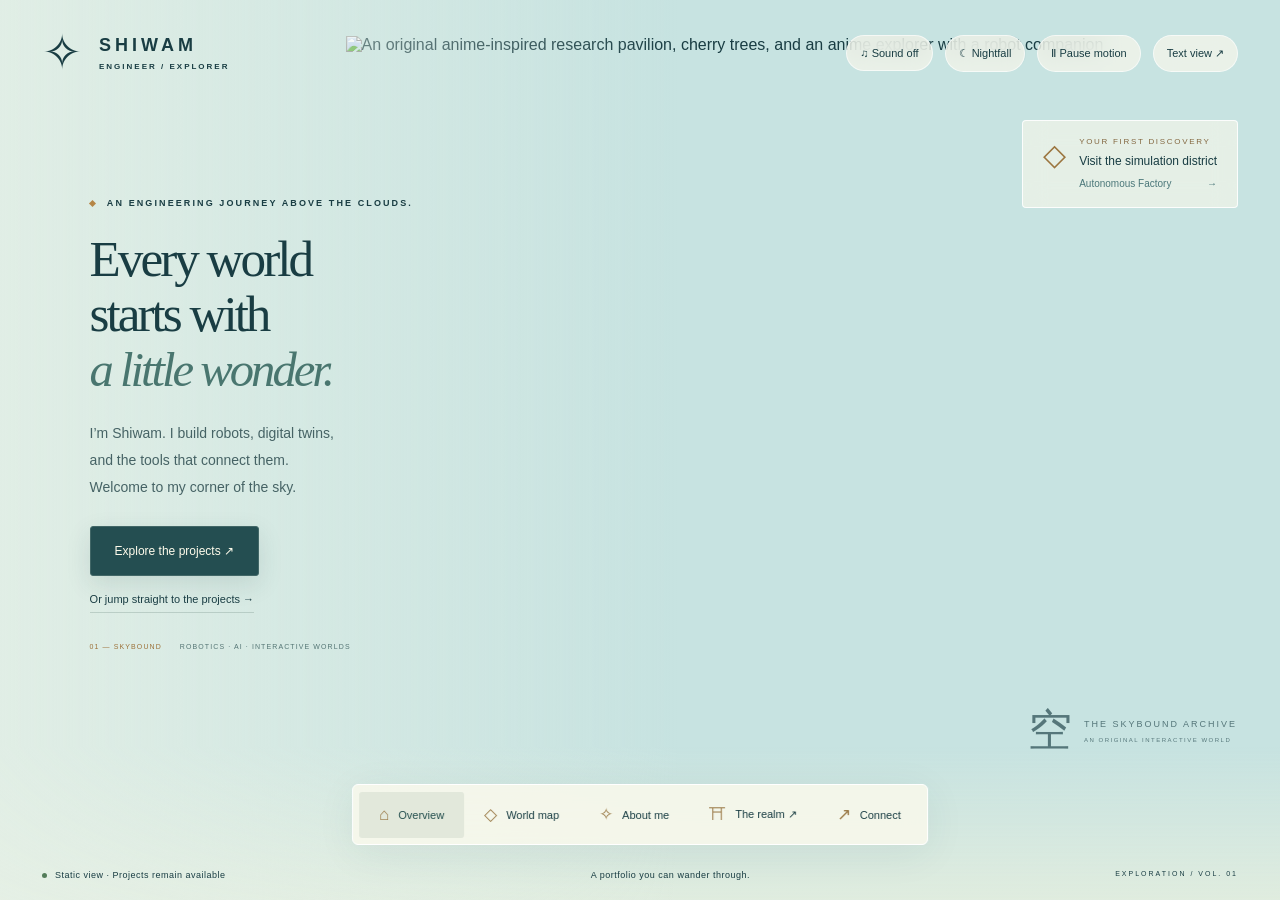
==== commit d54265fa: "Build Skybound anime-tech world with skinned explorer and original audio" ====
--- a/city/index.html
+++ b/city/index.html
@@ -1,85 +1,249 @@
 <!doctype html>
 <html lang="en">
-<head>
-<meta charset="utf-8"><meta name="viewport" content="width=device-width, initial-scale=1">
-<meta name="theme-color" content="#0a0e18">
-<meta name="description" content="Shiwam builds across robotics, AI, and full-stack software. Explore reconstruction tools, robot workbenches, CAD experiments, and an interactive fantasy repository realm.">
-<title>Shiwam Shorya Sharma — Robotics, AI &amp; Full-stack Engineering</title>
-<link rel="canonical" href="https://shiwamshoryasharma.github.io/shiwamshoryasharma/">
-<meta property="og:type" content="website"><meta property="og:title" content="Shiwam — Build beyond reality.">
-<meta property="og:description" content="Robotics, AI, and full-stack engineering. Selected projects and a living fantasy realm you can drive through.">
-<meta property="og:url" content="https://shiwamshoryasharma.github.io/shiwamshoryasharma/">
-<meta property="og:image" content="https://shiwamshoryasharma.github.io/shiwamshoryasharma/assets/workshop.webp">
-<meta property="og:image:alt" content="An imaginative robotics workshop">
-<meta name="twitter:card" content="summary_large_image">
-<link rel="icon" href="icon.svg" type="image/svg+xml"><link rel="stylesheet" href="styles.css"><link rel="stylesheet" href="portfolio.css">
-<script type="importmap">{"imports":{"three":"./vendor/three.module.min.js"}}</script>
-</head>
-<body>
-<a class="skip-link" href="#main">Skip to content</a>
-<header class="topbar portfolio-header">
-  <a class="brand" href="#home" aria-label="Shiwam Shorya Sharma, home"><span class="brand-mark" aria-hidden="true">S<span>↗</span></span><span>SHIWAM SHORYA SHARMA<span class="brand-sub">ENGINEER / WORLD BUILDER</span></span></a>
-  <nav aria-label="Main navigation"><a href="#work">01 / Work</a><a href="#district">02 / Realm</a><a href="#about">03 / About</a></nav>
-  <div class="header-actions"><button id="motion-toggle" aria-pressed="false" title="Pause decorative portfolio animations">Pause motion</button><a class="header-link" href="https://github.com/shiwamshoryasharma">GitHub ↗</a></div>
-</header>
-<main id="main">
-<section id="home" class="portfolio-hero portfolio-section" aria-labelledby="hero-title">
-<div class="hero-coordinate" aria-hidden="true">PORTFOLIO / VOL. 01 <span>CODE × IMAGINATION</span></div>
-<div class="hero-copy"><p class="eyebrow"><span class="dot"></span> SHIWAM SHORYA SHARMA</p><h1 id="hero-title">BUILD<br><span>BEYOND</span><br><em>REALITY.</em></h1><p class="hero-description">Robots that move. Machines that see.<br>Digital worlds you can step inside.</p><p class="hero-specialties">ROBOTICS <i>/</i> AI <i>/</i> FULL-STACK ENGINEERING</p><div class="hero-actions"><a class="pill-button primary" href="#work">Explore the work <span aria-hidden="true">↗</span></a><a class="pill-button secondary" href="#district">Enter the realm <span aria-hidden="true">◈</span></a></div><div class="hero-footnote"><span class="small-cross" aria-hidden="true">✳</span><p>Serious about engineering.<br>A little less serious about the universe.</p></div></div>
-<div class="character-stage"><div class="stage-grid" aria-hidden="true"></div><div class="stage-orbit orbit-one" aria-hidden="true"></div><div class="stage-orbit orbit-two" aria-hidden="true"></div><span class="stage-word" aria-hidden="true">遊</span>
-<div id="character-view" role="region" aria-label="Interactive 3D hooded anime explorer and floating robot. Drag to rotate. Use arrow keys to turn the character." tabindex="0"><img id="character-poster" src="assets/wayfarer-poster.webp" alt="Wayfarer, an original silver-haired anime explorer in a dark hood and orange scarf, with a floating robot companion" width="1000" height="1100" fetchpriority="high"></div>
-<div class="stage-label"><span class="status-dot"></span><span>WAYFARER <small>THE EXPLORER / 01</small></span></div><div class="companion-label" aria-hidden="true"><span>+ PIXEL</span><small>YOUR CO-PILOT</small></div>
-<div class="stage-bottom"><span id="character-status" role="status">MEET YOUR GUIDE</span><div><button id="character-greet" disabled>Say hello ↗</button><button id="character-reset" aria-label="Reset character view" disabled>↺</button></div></div></div>
-<a class="scroll-cue" href="#work"><span>SCROLL TO EXPLORE</span><span aria-hidden="true">↓</span></a></section>
-<div class="discipline-strip portfolio-section" aria-label="Engineering focus"><span>PERCEPTION</span><i>✳</i><span>SIMULATION</span><i>✳</i><span>3D WORKSPACES</span><i>✳</i><span>PHYSICAL AI</span><i>✳</i><span>OPEN SOURCE</span></div>
-<section id="work" class="portfolio-section section-space" aria-labelledby="work-title">
-  <div class="section-heading"><div><p class="eyebrow">01 / SELECTED WORK</p><h2 id="work-title">IDEAS, MEET<br><span>THE REAL WORLD.</span></h2></div><a class="text-link" href="https://github.com/shiwamshoryasharma?tab=repositories">All repositories <span aria-hidden="true">↗</span></a></div>
-  <div class="project-grid">
-<article class="project-card project-depth"><div class="project-visual" aria-hidden="true"><span class="visual-label">RECONSTRUCTION STUDIO</span><svg viewBox="0 0 540 230" fill="none"><path d="M65 181 268 215 474 171M90 143 269 179 450 135M128 102 270 137 410 101M180 59 271 85 360 61M169 203 272 45 375 198M90 185 270 39 452 177" stroke="currentColor" opacity=".2"/><ellipse cx="275" cy="143" rx="81" ry="32" stroke="currentColor" stroke-dasharray="2 8"/><ellipse cx="275" cy="120" rx="73" ry="28" stroke="currentColor" stroke-dasharray="2 7"/><ellipse cx="275" cy="97" rx="58" ry="24" stroke="currentColor" stroke-dasharray="2 6"/><ellipse cx="275" cy="76" rx="34" ry="18" stroke="currentColor" stroke-dasharray="2 5"/><path d="m210 142 15-30-7-12 35-29 22-12 30 17 29 42 14 25-70 29Z" stroke="currentColor" stroke-dasharray="1 9" stroke-width="5"/><path d="M105 80V59h22m294 0h22v21M105 157v21h22m294 0h22v-21" stroke="currentColor"/><circle cx="275" cy="114" r="4" fill="currentColor"/></svg><span class="visual-index">/01</span></div><div class="project-content"><div class="project-title"><h3>DepthCloud</h3><span>01</span></div><p class="project-tagline">From camera views to spatial understanding.</p><p class="project-description">A local webcam reconstruction studio for collecting steady views, aligning cameras, and inspecting an estimated 3D surface.</p><ul class="tech-tags"><li>Python</li><li>Computer vision</li><li>Three.js</li></ul><a class="project-open" href="https://github.com/shiwamshoryasharma/DepthCloud">Explore DepthCloud <span aria-hidden="true">↗</span></a></div></article>
-<article class="project-card project-robot"><div class="project-visual" aria-hidden="true"><span class="visual-label">ROBOT AUTHORING</span><svg viewBox="0 0 540 230" fill="none"><ellipse cx="264" cy="192" rx="111" ry="19" stroke="currentColor" opacity=".3"/><path d="M229 187v-19h69v19l-35 9Z" fill="currentColor" opacity=".25"/><path d="m262 169-25-56 69-56 55 30" stroke="#728c92" stroke-width="24" stroke-linejoin="round"/><path d="m262 169-25-56 69-56 55 30" stroke="currentColor" stroke-width="12" stroke-linejoin="round"/><g fill="#172a30" stroke="currentColor" stroke-width="4"><circle cx="262" cy="164" r="16"/><circle cx="237" cy="113" r="17"/><circle cx="306" cy="57" r="14"/></g><path d="m351 84 16-15 19 14m-29 12 6 20 22-4" stroke="currentColor" stroke-width="5"/><path d="M136 93h47m-23-23v47M398 161h28m-14-14v28" stroke="currentColor" opacity=".4"/><path d="M190 164a81 81 0 0 1 91-103" stroke="currentColor" stroke-dasharray="4 6" opacity=".4"/></svg><span class="visual-index">/02</span></div><div class="project-content"><div class="project-title"><h3>URDF Builder 2.0</h3><span>02</span></div><p class="project-tagline">A workbench for the robots in your head.</p><p class="project-description">Author, validate, and visualize robot models with synchronized XML and 3D views in a desktop workspace.</p><ul class="tech-tags"><li>Robotics</li><li>TypeScript</li><li>Electron</li></ul><a class="project-open" href="https://github.com/shiwamshoryasharma/URDF-BUILDER-2.0">Explore URDF Builder 2.0 <span aria-hidden="true">↗</span></a></div></article>
-<article class="project-card project-cad"><div class="project-visual" aria-hidden="true"><span class="visual-label">PARAMETRIC GEOMETRY</span><svg viewBox="0 0 540 230" fill="none"><path d="m173 87 101-53 104 53v86l-103 50-102-50Z" fill="currentColor" opacity=".08"/><g stroke="currentColor" stroke-width="1.5"><path d="m173 87 101-53 104 53v86l-103 50-102-50Zm0 0 102 50 103-50M275 137v86"/><path d="m218 107 56-29 59 29v39l-58 29-57-29Zm0 0 57 29 58-29m-58 29v39"/><path d="m173 173 101-52 104 52M274 34v87" stroke-dasharray="5 5" opacity=".4"/><path d="m147 88-17 8v86l17-8m-17-34h-12m277-57 17 9v87l-17-9m17-32h12" opacity=".5"/></g><g fill="currentColor"><circle cx="173" cy="87" r="4"/><circle cx="274" cy="34" r="4"/><circle cx="378" cy="87" r="4"/><circle cx="275" cy="223" r="4"/></g></svg><span class="visual-index">/03</span></div><div class="project-content"><div class="project-title"><h3>AnishapeGeometry</h3><span>03</span></div><p class="project-tagline">Give an idea its first dimension.</p><p class="project-description">Parametric CAD with sketch constraints, editable feature history, solid modeling, and STEP/STL export.</p><ul class="tech-tags"><li>OpenCascade</li><li>WebAssembly</li><li>CAD</li></ul><a class="project-open" href="https://github.com/shiwamshoryasharma/AnishapeGeometry">Explore AnishapeGeometry <span aria-hidden="true">↗</span></a></div></article>
-<article class="project-card project-markdown"><div class="project-visual" aria-hidden="true"><span class="visual-label">WRITING WORKSPACE</span><div class="editor-visual"><div class="editor-top"><i></i><i></i><i></i><span>ideas.md</span></div><div class="editor-panes"><div><small>01</small><b># A useful idea</b><small>02</small><span>Make room for curiosity.</span><small>03</small><em>**Build something.**</em><small>04</small><span class="editor-line"></span><small>05</small><span class="editor-line short"></span></div><div><b>A useful idea</b><span>Make room for curiosity.</span><strong>Build something.</strong><i class="preview-line"></i><i class="preview-line short"></i></div></div></div><span class="visual-index">/04</span></div><div class="project-content"><div class="project-title"><h3>Ultimate Markdown</h3><span>04</span></div><p class="project-tagline">A little less friction between thoughts.</p><p class="project-description">A document workspace for live Markdown editing, linked files, rich media, and flexible export workflows.</p><ul class="tech-tags"><li>React</li><li>TypeScript</li><li>Developer tools</li></ul><a class="project-open" href="https://github.com/shiwamshoryasharma/Ultimate-Markdown">Explore Ultimate Markdown <span aria-hidden="true">↗</span></a></div></article>
-</div></section>
-<section class="workshop-banner portfolio-section" aria-labelledby="workshop-title"><img src="assets/workshop.webp" alt="An imaginative robotics workshop with a robot under construction and anime companions" width="1600" height="900" loading="lazy"><div class="workshop-shade"></div><div class="workshop-caption"><p class="eyebrow">SOMEWHERE BETWEEN SCIENCE &amp; SCI-FI</p><h2 id="workshop-title">A little imagination.<br>A lot of engineering.</h2><span>THE WORKSHOP / CONCEPT ART</span></div><span class="image-note">SUPPLIED ARTWORK · FICTIONAL SCENE</span></section>
-<section id="district" class="district-section section-space" aria-labelledby="district-title">
-<div class="section-heading district-heading"><div><p class="eyebrow">02 / THE REPOSITORY REALM</p><h2 id="district-title">THE CODE HAS<br><span>A WORLD OF ITS OWN.</span></h2><p class="section-description">A fantasy realm built from real code. Explore guild halls and astral observatories, meet the locals, or take a horse cart to a project and press F at its guild stop.</p></div><div class="snapshot"><span>PUBLIC GITHUB SNAPSHOT</span><strong id="updated">Loading district…</strong><span>Refreshed daily · built from real code</span></div></div>
-<div class="world-legend"><span>THE LOCALS</span><span>Anime adventurers</span><span>Elves</span><span>Dwarves</span><span>Beastfolk</span><span>Humans &amp; mages</span></div>
-<div class="workspace">
-<section class="city-panel" aria-label="Interactive repository city">
-<div class="scene-meta"><span class="chip"><span class="dot"></span> EXPLORER</span><span id="city-count" class="chip muted">Preparing buildings</span><button id="drive-mode" class="drive-mode-button" disabled>Travel by horse cart ↗</button></div>
-<div id="viewport" tabindex="0" role="region" aria-label="3D city. Drag to rotate, scroll to zoom, right-drag to pan. Arrow keys rotate; Shift and arrow keys pan; plus and minus zoom; Home resets."></div>
-<div id="loading" class="loading" role="status">Building your view of the district…</div>
-<div id="fallback" class="fallback" hidden><h2>The district is still here.</h2><p id="fallback-message">3D could not start on this browser. Explore the repository list or open the illustrated skyline.</p><a href="https://github.com/shiwamshoryasharma/shiwamshoryasharma/blob/main/assets/repo-city.svg">View the illustrated skyline ↗</a><button id="retry">Try again</button></div>
-<div id="tooltip" class="tooltip" hidden></div><div id="portal-note" class="portal-note" hidden><span>THE WALL BETWEEN WORLDS</span><p>The gate hides a journey beyond this town.</p><button id="enter-portal">Enter the teleport gate ↗</button></div><div id="kingdom-overlay" class="kingdom-overlay" hidden><span>BEYOND THE VEIL</span><h2>The hidden kingdom</h2><p>A little isekai detour. An original animated world.</p><button id="leave-kingdom">Return to the town</button></div>
-<div id="drive-overlay" class="drive-overlay" hidden>
-  <div class="drive-mission"><span class="drive-eyebrow">YOUR NEXT STOP</span><strong id="drive-destination">Follow the road to a guild stop</strong><span id="drive-hint">Stop at a wooden guild sign, then press F.</span></div>
-  <div class="drive-map"><canvas id="minimap" width="240" height="240" aria-label="Map of public guild stops, restricted blocks, and your cart"></canvas><span>● YOU &nbsp; ◼ PUBLIC &nbsp; ◼ RESTRICTED</span></div>
-  <div class="dashboard"><div class="cart-crest" id="steering-wheel" aria-hidden="true"><span>♞</span></div><div class="speedometer"><strong id="drive-speed">0</strong><span>KM/H</span><b id="drive-gear">P</b></div><div class="drive-action"><span id="parking-status" role="status" aria-live="polite">Cruise to a guild stop</span><a id="park-link" role="button" target="_blank" rel="noopener noreferrer" aria-disabled="true"><kbd>F</kbd> Open repository ↗</a></div><div class="drive-options"><button id="respawn" title="Reset cart to the starting road">Reset cart</button><button id="travel-view" title="Switch camera (C)">Third person · C</button><button id="travel-portal" hidden>Enter portal · E</button><span id="drive-time" class="world-time"></span><details><summary>Controls</summary><p>W / ↑ accelerate · S / ↓ reverse<br>A D / ← → steer · Space brake<br>Stop at a guild sign, then F to open. R resets.<br>C switches camera · E enters a nearby portal.<br>Touch: hold the pedals and steering buttons.</p></details></div></div>
-  <div class="touch-driving" role="group" aria-label="Touch driving controls"><div><button data-drive="left" aria-label="Steer left">◀</button><button data-drive="right" aria-label="Steer right">▶</button></div><div><button data-drive="brake" aria-label="Brake">■</button><button data-drive="reverse" aria-label="Reverse">↓</button><button data-drive="forward" aria-label="Accelerate">↑</button></div></div>
-</div>
-<div class="scene-footer"><div class="navigation-bar" role="group" aria-label="Camera controls"><button id="zoom-in" aria-label="Zoom in" title="Zoom in">＋</button><button id="zoom-out" aria-label="Zoom out" title="Zoom out">−</button><span class="separator"></span><button id="reset" title="Reset view (Home)">↺ <span>Reset</span></button><button id="rotate" aria-pressed="false" title="Toggle automatic rotation">◎ <span>Orbit</span></button><button id="find-portal" disabled>◈ Find the gate</button><span id="world-time" class="world-time" title="Lighting follows your device’s local clock"></span><button id="fullscreen" title="Expand city" aria-label="Enter fullscreen">⛶</button></div><p class="gestures"><span>Drag to orbit</span><span>Scroll to zoom</span><span>Right-drag to pan</span><span>Tap a tower to explore</span></p></div>
-</section>
-<aside class="sidebar" aria-label="Repository details">
-<section class="inspector"><p class="eyebrow">AT THIS ADDRESS</p><div class="repo-heading"><span id="repo-number">01</span><span class="tag" id="repo-language">Repository</span></div><h2 id="repo-name">Pick a tower.</h2><p id="repo-caption">Click any building or select a project below.</p><div id="repo-metrics" class="metrics"></div><div id="language-bar" class="language-bar" aria-hidden="true"></div><ul id="language-details" class="language-details"></ul><a id="repo-link" class="repo-link" hidden>Explore repository <span aria-hidden="true">↗</span></a><button id="drive-to-repo" class="drive-to-repo" disabled>Travel to this repository →</button></section>
-<section class="residents-panel"><p class="eyebrow">FELLOW TRAVELERS</p><p id="resident-description" aria-live="polite">Original fantasy residents stroll the garden paths.</p><div class="resident-controls"><button id="meet-locals" class="citizen-toggle" disabled>Meet the locals ↗</button><button id="pause-residents" class="citizen-toggle" aria-pressed="false" disabled>Pause residents</button></div></section>
-<section class="directory"><div class="directory-heading"><h2>District directory</h2><span id="list-count">—</span></div><label class="search"><span aria-hidden="true">⌕</span><input id="search" type="search" placeholder="Find a repository…" aria-label="Find a repository" autocomplete="off"></label><div id="repo-list" class="repo-list"></div><p id="no-results" hidden>No matching repositories.</p></section>
-</aside>
-</div>
-<section class="about-strip"><div><span class="small-icon">▥</span><p><strong>Code becomes architecture.</strong><br>Height combines source files and code size. Languages shape the architecture and colors.</p></div><p>Public originals with detected code.<br>Forks, profile and resume repos excluded.<br><span id="total-code"></span><br>Guarded castle, mage tower and tavern are fictional.<br>Light follows your local clock. Roads lead into repeating countryside.</p></section>
-</section>
-<section id="about" class="portfolio-section section-space" aria-labelledby="about-title">
-<div class="section-heading"><div><p class="eyebrow">03 / HOW I THINK &amp; BUILD</p><h2 id="about-title">DIFFERENT TOOLS.<br><span>ONE CURIOUS MIND.</span></h2></div></div>
-<div class="about-grid"><div class="about-note"><span class="note-symbol" aria-hidden="true">✳</span><h3>The interesting part is<br>where things connect.</h3><p>A camera sees pixels. A robot needs a world it can act in. A person needs an interface that makes sense of both.</p><p>That's the space I like working in: perception pipelines, simulation tools, digital twins, and responsive 3D workspaces.</p><div class="current-focus"><span class="dot"></span><div><small>ON MY WORKBENCH</small><p>Object reconstruction, robot authoring, and the connection between CAD, perception, and simulation.</p></div></div></div>
-<div class="toolkit-grid">
-<article class="toolkit-card"><span class="toolkit-icon">◎</span><span class="toolkit-number">01</span><h3>Robotics &amp; simulation</h3><p>From robot descriptions to virtual worlds.</p><ul><li>ROS / ROS 2</li><li>MoveIt 2</li><li>Isaac Sim / Lab</li><li>URDF / XRDF</li><li>Digital twins</li></ul></article>
-<article class="toolkit-card"><span class="toolkit-icon">✳</span><span class="toolkit-number">02</span><h3>AI &amp; perception</h3><p>From raw inputs to useful understanding.</p><ul><li>PyTorch</li><li>OpenCV</li><li>CUDA</li><li>Hugging Face</li><li>LLMs / RAG</li><li>MCP</li></ul></article>
-<article class="toolkit-card"><span class="toolkit-icon">&lt;/&gt;</span><span class="toolkit-number">03</span><h3>Full-stack &amp; 3D</h3><p>From an API to the last interaction.</p><ul><li>React / TypeScript</li><li>FastAPI / Python</li><li>Electron</li><li>Three.js</li><li>WebSockets</li><li>OpenCascade</li></ul></article>
-<article class="toolkit-card"><span class="toolkit-icon">⌘</span><span class="toolkit-number">04</span><h3>Cloud &amp; edge</h3><p>From local hardware to connected systems.</p><ul><li>AWS</li><li>Linux / WSL 2</li><li>Raspberry Pi</li><li>Arduino</li><li>SQL</li><li>Git</li></ul></article>
-</div></div></section>
-<section class="portfolio-section off-duty" aria-labelledby="off-duty-title"><div class="off-duty-copy"><p class="eyebrow">OFF THE CLOCK / STILL CURIOUS</p><h2 id="off-duty-title">A few other worlds<br>I like getting lost in.</h2><p>PC &amp; console gaming. Anime. Sci-fi films.<br>And a soundtrack with no language barriers.</p><div class="interest-tags"><span>🎮 Games</span><span>✦ Anime &amp; sci-fi</span><span>♫ Music</span></div></div><figure><img src="assets/fantasy-workshop.webp" alt="A magical workshop with anime companions assembling a luminous mechanical artifact" width="1600" height="900" loading="lazy" decoding="async"><figcaption>Supplied fantasy artwork · Unofficial fan art. Characters belong to their respective owners.</figcaption></figure></section>
-<section id="connect" class="portfolio-section connect-section" aria-labelledby="connect-title"><div><p class="eyebrow">NEXT / KEEP EXPLORING</p><h2 id="connect-title">THE NEXT CHAPTER<br><span>IS STILL UNWRITTEN.</span></h2><p>Follow the code, explore the research profile, or connect on LinkedIn.</p></div><div class="connect-links"><a href="https://github.com/shiwamshoryasharma"><span><small>THE WORK</small>GitHub</span><b aria-hidden="true">↗</b></a><a href="https://www.linkedin.com/in/shiwam-shorya/"><span><small>THE PROFESSIONAL PROFILE</small>LinkedIn</span><b aria-hidden="true">↗</b></a><a href="https://orcid.org/0009-0005-9798-8856"><span><small>THE RESEARCH IDENTITY</small>ORCID</span><b aria-hidden="true">↗</b></a></div></section>
-<footer class="site-footer portfolio-section"><a class="footer-name" href="#home">SHIWAM<span>・</span></a><span>Built with curiosity. Shared on the open web.</span><a href="https://github.com/shiwamshoryasharma/shiwamshoryasharma">View source ↗</a></footer>
-</main>
-<noscript><p class="no-script">The portfolio works without JavaScript. Enable it for the interactive city, or <a href="https://github.com/shiwamshoryasharma?tab=repositories">browse the repositories on GitHub</a>.</p></noscript>
-<script type="module" src="portfolio.js"></script><script type="module" src="app.js"></script>
-</body></html>
+  <head>
+    <meta charset="utf-8" />
+    <meta name="viewport" content="width=device-width,initial-scale=1" />
+    <meta name="theme-color" content="#b4dfe4" />
+    <title>Shiwam — Skybound / An engineering adventure</title>
+    <meta
+      name="description"
+      content="Explore Shiwam Shorya Sharma’s anime-tech world. Robotics, AI, digital twins, and interactive software, discovered one island at a time."
+    />
+    <link
+      rel="canonical"
+      href="https://shiwamshoryasharma.github.io/shiwamshoryasharma/"
+    />
+    <meta property="og:title" content="Shiwam — Skybound" />
+    <meta
+      property="og:description"
+      content="An engineering adventure. Explore robotics, AI and digital worlds."
+    />
+    <meta
+      property="og:image"
+      content="https://shiwamshoryasharma.github.io/shiwamshoryasharma/assets/sky-district-poster.webp"
+    />
+    <link rel="icon" href="icon.svg" />
+    <link rel="stylesheet" href="sky.css" />
+    <script type="importmap">
+      { "imports": { "three": "./vendor/three.module.min.js" } }
+    </script>
+  </head>
+  <body>
+    <a class="skip" href="profile.html">Read the accessible portfolio</a>
+    <div
+      id="world"
+      tabindex="0"
+      role="region"
+      aria-label="Explorable anime-tech island. Use WASD or arrow keys to walk, drag to turn the camera, E to inspect a nearby project, and Escape to open the map."
+    >
+      <img
+        id="world-poster"
+        src="assets/sky-district-poster.webp"
+        alt="An original anime-inspired research pavilion, cherry trees, and an anime explorer with a robot companion"
+        width="1600"
+        height="1100"
+        fetchpriority="high"
+      />
+    </div>
+    <div class="vignette" aria-hidden="true"></div>
+    <header class="topbar">
+      <a class="brand" href="index.html" aria-label="Shiwam, Skybound home"
+        ><span class="brand-symbol">✧</span
+        ><span>SHIWAM<small>ENGINEER / EXPLORER</small></span></a
+      >
+      <div class="utilities">
+        <div class="audio-control">
+          <button id="sound-toggle" aria-pressed="false">
+            ♫ <span>Sound off</span></button
+          ><label class="volume-label"
+            >Volume
+            <input
+              id="sound-volume"
+              aria-label="Sound volume"
+              type="range"
+              min="0"
+              max="65"
+              value="24"
+          /></label>
+        </div>
+        <button
+          id="light-toggle"
+          aria-pressed="false"
+          title="Switch day and night"
+        >
+          ☾ <span>Nightfall</span></button
+        ><button
+          id="motion-toggle"
+          aria-pressed="false"
+          title="Pause ambient animation"
+        >
+          Ⅱ <span>Pause motion</span></button
+        ><a href="profile.html" title="Read the text portfolio">Text view ↗</a>
+      </div>
+    </header>
+    <main>
+      <section class="intro" id="intro" aria-labelledby="title">
+        <p class="eyebrow">
+          <span></span> AN ENGINEERING JOURNEY ABOVE THE CLOUDS.
+        </p>
+        <h1 id="title">
+          Every world<br />starts with<br /><em>a little wonder.</em>
+        </h1>
+        <p class="intro-description">
+          I’m Shiwam. I build robots, digital twins,<br />and the tools that
+          connect them.<br />Welcome to my corner of the sky.
+        </p>
+        <button id="explore" class="primary" disabled>
+          Preparing your world… <span>↗</span></button
+        ><button id="projects-open" class="understated">
+          Or jump straight to the projects →
+        </button>
+        <div class="intro-meta">
+          <span>01 — SKYBOUND</span
+          ><span>ROBOTICS · AI · INTERACTIVE WORLDS</span>
+        </div>
+      </section>
+      <div class="location" id="location" hidden>
+        <p class="eyebrow">YOU ARE EXPLORING</p>
+        <h2>Skybound Research Isle</h2>
+        <span>Follow the beacons. Find something interesting.</span>
+      </div>
+      <aside class="quest" id="quest">
+        <span class="quest-icon">◇</span>
+        <div>
+          <small>YOUR FIRST DISCOVERY</small
+          ><strong>Visit the simulation district</strong
+          ><button data-travel="factory">
+            Autonomous Factory <span>→</span>
+          </button>
+        </div>
+      </aside>
+      <div class="world-tag" aria-hidden="true">
+        <span>空</span>
+        <p>THE SKYBOUND ARCHIVE<small>AN ORIGINAL INTERACTIVE WORLD</small></p>
+      </div>
+      <div id="interaction" hidden>
+        <button id="inspect" class="primary">
+          <kbd>E</kbd><span>Inspect project</span><b>↗</b>
+        </button>
+      </div>
+      <div
+        class="touch-controls"
+        id="touch-controls"
+        hidden
+        role="group"
+        aria-label="Walking controls"
+      >
+        <button data-move="forward" aria-label="Walk forward">↑</button>
+        <div>
+          <button data-move="left" aria-label="Walk left">←</button
+          ><button data-move="back" aria-label="Walk backward">↓</button
+          ><button data-move="right" aria-label="Walk right">→</button>
+        </div>
+      </div>
+      <nav class="dock" aria-label="World navigation">
+        <button id="home" class="active"><span>⌂</span> Overview</button
+        ><button id="map-open"><span>◇</span> World map</button
+        ><button id="about-open"><span>✧</span> About me</button
+        ><a href="realm.html"><span>⛩</span> The realm ↗</a
+        ><button id="connect-open"><span>↗</span> Connect</button>
+      </nav>
+      <footer class="hud-footer">
+        <span id="world-status" role="status">Loading the landscape…</span
+        ><span id="control-hint">A portfolio you can wander through.</span
+        ><span class="coordinate">EXPLORATION / VOL. 01</span>
+      </footer>
+    </main>
+    <dialog id="map-dialog" aria-labelledby="map-title">
+      <button class="close" aria-label="Close world map">×</button>
+      <p class="eyebrow">CHOOSE YOUR NEXT DESTINATION</p>
+      <h2 id="map-title">An atlas of ideas.</h2>
+      <p>Fast travel to an exhibit, or open its field notes.</p>
+      <div class="map-layout">
+        <div class="island-map" aria-label="Island map">
+          <div class="map-ring"></div>
+          <span class="map-lab">⌂<small>RESEARCH LAB</small></span
+          ><span class="map-north">N ↑</span>
+          <div id="map-pins"></div>
+        </div>
+        <div id="project-directory"></div>
+      </div>
+      <a class="inline-link" href="profile.html"
+        >All projects in text view ↗</a
+      >
+    </dialog>
+    <dialog id="project-dialog" aria-labelledby="project-title">
+      <button class="close" aria-label="Close project">×</button>
+      <p class="eyebrow" id="project-label"></p>
+      <h2 id="project-title"></h2>
+      <p id="project-description"></p>
+      <ul id="project-tags" class="tags"></ul>
+      <div id="project-gallery" class="gallery"></div>
+      <a id="project-link" class="primary">Explore repository ↗</a>
+      <p id="private-note" class="privacy-note" hidden>
+        Selected project images · Source repository is private.
+      </p>
+    </dialog>
+    <dialog id="about-dialog" aria-labelledby="about-title">
+      <button class="close" aria-label="Close about">×</button>
+      <p class="eyebrow">THE PERSON BEHIND THE WORLD</p>
+      <h2 id="about-title">Curiosity is<br />the common thread.</h2>
+      <p>
+        I’m Shiwam Shorya Sharma. I work across robotics, AI, and full-stack
+        engineering—with a particular interest in making the physical and
+        digital worlds understand each other.
+      </p>
+      <img
+        class="about-art"
+        src="assets/workshop.webp"
+        alt="Illustrated robotics workshop"
+        loading="lazy"
+      />
+      <p class="credit-link">
+        <a href="credits.html">World &amp; sound credits ↗</a>
+      </p>
+      <div class="skills">
+        <div>
+          <h3>Robotics & simulation</h3>
+          <p>ROS / ROS 2 · Isaac Sim / Lab · URDF · Digital twins</p>
+        </div>
+        <div>
+          <h3>Perception & AI</h3>
+          <p>Python · OpenCV · PyTorch · CUDA · LLMs / RAG</p>
+        </div>
+        <div>
+          <h3>Interactive software</h3>
+          <p>TypeScript · React · Three.js · Unity · Blender</p>
+        </div>
+        <div>
+          <h3>Beyond the workbench</h3>
+          <p>Anime · Games · Sci-fi · Music without borders</p>
+        </div>
+      </div>
+    </dialog>
+    <dialog id="connect-dialog" aria-labelledby="connect-title">
+      <button class="close" aria-label="Close connect">×</button>
+      <p class="eyebrow">ANOTHER ADVENTURE STARTS HERE</p>
+      <h2 id="connect-title">Let’s make<br />something real.</h2>
+      <p>
+        Explore the code, connect professionally, or follow my research profile.
+      </p>
+      <div class="socials">
+        <a href="https://github.com/shiwamshoryasharma"
+          >GitHub <span>↗</span></a
+        ><a href="https://www.linkedin.com/in/shiwam-shorya/"
+          >LinkedIn <span>↗</span></a
+        ><a href="https://orcid.org/0009-0005-9798-8856"
+          >ORCID <span>↗</span></a
+        >
+      </div>
+    </dialog>
+    <noscript
+      ><div class="no-script">
+        Explore <a href="profile.html">the full text portfolio</a>. Enable
+        JavaScript to walk through the world.
+      </div></noscript
+    >
+    <script type="module" src="sky-app.js"></script>
+  </body>
+</html>
--- a/city/sky.css
+++ b/city/sky.css
@@ -0,0 +1,963 @@
+:root {
+  font-family: Arial, Helvetica, sans-serif;
+  color: #193d43;
+  background: #c7e3e1;
+  font-synthesis: none;
+  --ink: #193d43;
+  --paper: #f8f6ea;
+  --gold: #a97c42;
+}
+* {
+  box-sizing: border-box;
+}
+body {
+  margin: 0;
+  overflow: hidden;
+}
+button,
+a {
+  -webkit-tap-highlight-color: transparent;
+}
+button,
+a,
+input {
+  touch-action: manipulation;
+}
+button {
+  font: inherit;
+  color: inherit;
+  cursor: pointer;
+}
+a {
+  color: inherit;
+  text-decoration: none;
+}
+button {
+  border: 0;
+  background: none;
+}
+button:disabled {
+  cursor: wait;
+  opacity: 0.55;
+}
+button:focus-visible,
+a:focus-visible,
+#world:focus-visible {
+  outline: 3px solid #b16429;
+  outline-offset: 5px;
+}
+button:hover,
+a:hover {
+  color: #9c6630;
+}
+button[hidden],
+[hidden] {
+  display: none !important;
+}
+.skip {
+  position: fixed;
+  top: -100px;
+  left: 20px;
+  z-index: 20;
+  background: var(--paper);
+  padding: 15px;
+}
+.skip:focus {
+  top: 12px;
+}
+#world {
+  position: fixed;
+  inset: 0;
+  outline: none;
+  touch-action: none;
+}
+#world canvas {
+  width: 100%;
+  height: 100%;
+  display: block;
+}
+#world-poster {
+  position: absolute;
+  width: 78%;
+  height: 90%;
+  right: -5%;
+  top: 4%;
+  object-fit: contain;
+  transition: opacity 0.6s;
+  pointer-events: none;
+}
+.loaded #world-poster {
+  opacity: 0;
+  visibility: hidden;
+}
+.vignette {
+  position: fixed;
+  inset: 0;
+  pointer-events: none;
+  background:
+    linear-gradient(90deg, rgba(230, 240, 230, 0.82), transparent 53%),
+    linear-gradient(0deg, rgba(232, 239, 222, 0.75), transparent 17%);
+  transition: opacity 1s;
+}
+.walking .vignette {
+  opacity: 0.25;
+}
+.topbar {
+  position: fixed;
+  z-index: 3;
+  left: 42px;
+  right: 42px;
+  top: 29px;
+  display: flex;
+  justify-content: space-between;
+  align-items: center;
+}
+.brand {
+  display: flex;
+  gap: 13px;
+  align-items: center;
+  font-size: 18px;
+  letter-spacing: 4px;
+  font-weight: 750;
+}
+.brand-symbol {
+  font:
+    48px Georgia,
+    serif;
+  line-height: 1;
+}
+.brand small {
+  display: block;
+  letter-spacing: 2px;
+  font-size: 8px;
+  margin-top: 6px;
+}
+.utilities {
+  display: flex;
+  gap: 12px;
+  align-items: center;
+}
+.utilities button,
+.utilities a {
+  font-size: 11px;
+  padding: 11px 13px;
+  background: #f8f7ecb5;
+  border: 1px solid #fff9;
+  border-radius: 24px;
+  backdrop-filter: blur(12px);
+}
+.intro {
+  position: absolute;
+  top: 25vh;
+  left: 7%;
+  width: 460px;
+  z-index: 2;
+  transition:
+    opacity 0.4s,
+    transform 0.4s;
+}
+.eyebrow {
+  font-size: 9px;
+  font-weight: 700;
+  letter-spacing: 2.1px;
+  margin: 0 0 24px;
+}
+.eyebrow span {
+  display: inline-block;
+  width: 5px;
+  height: 5px;
+  background: #b58646;
+  transform: rotate(45deg);
+  margin-right: 8px;
+}
+.intro h1 {
+  font:
+    normal clamp(42px, 4.5vw, 78px) / 1.03 Georgia,
+    "Times New Roman",
+    serif;
+  letter-spacing: -3px;
+  margin: 0 0 24px;
+}
+.intro h1 em {
+  font-weight: normal;
+  color: #49766f;
+}
+.intro-description {
+  font-size: 14px;
+  line-height: 1.9;
+  color: #466365;
+  margin: 0 0 26px;
+}
+.primary {
+  display: inline-flex;
+  align-items: center;
+  justify-content: space-between;
+  gap: 32px;
+  background: #244e51;
+  color: #fffcec;
+  border: 1px solid #426767;
+  padding: 17px 24px;
+  font-size: 12px;
+  border-radius: 3px;
+  box-shadow: 0 8px 25px #234b4920;
+}
+.primary:hover {
+  background: #34686a;
+  color: white;
+  transform: translateY(-1px);
+}
+.primary span {
+  font-size: 18px;
+}
+.understated {
+  display: block;
+  font-size: 11px;
+  margin-top: 17px;
+  padding: 0 0 7px;
+  border-bottom: 1px solid #79928a55;
+}
+.intro-meta {
+  margin-top: 45px;
+  display: flex;
+  gap: 18px;
+  font-size: 7px;
+  letter-spacing: 1.1px;
+  color: #547574;
+}
+.intro-meta span:first-child {
+  color: #9d723a;
+}
+.quest {
+  position: absolute;
+  right: 42px;
+  top: 120px;
+  display: flex;
+  gap: 13px;
+  z-index: 2;
+  background: #f8f7ea9c;
+  padding: 16px 20px;
+  border: 1px solid #ffffffe0;
+  border-radius: 4px;
+  backdrop-filter: blur(12px);
+}
+.quest-icon {
+  font-size: 30px;
+  color: #9b753f;
+}
+.quest small {
+  display: block;
+  font-size: 8px;
+  letter-spacing: 1.7px;
+  color: #836740;
+}
+.quest strong {
+  display: block;
+  font-size: 12px;
+  font-weight: 500;
+  margin-top: 8px;
+}
+.quest button {
+  font-size: 10px;
+  margin: 10px 0 0;
+  padding: 0;
+  color: #4b7779;
+  width: 100%;
+  text-align: left;
+}
+.quest button span {
+  float: right;
+}
+.world-tag {
+  position: absolute;
+  right: 43px;
+  bottom: 140px;
+  display: flex;
+  gap: 12px;
+  align-items: center;
+  opacity: 0.65;
+}
+.world-tag > span {
+  font-size: 44px;
+}
+.world-tag p {
+  font-size: 9px;
+  letter-spacing: 2px;
+}
+.world-tag small {
+  display: block;
+  font-size: 6px;
+  margin-top: 8px;
+  letter-spacing: 1.5px;
+}
+.dock {
+  position: fixed;
+  bottom: 55px;
+  left: 50%;
+  transform: translateX(-50%);
+  display: flex;
+  z-index: 4;
+  align-items: center;
+  background: #f9f8ecde;
+  border: 1px solid white;
+  box-shadow: 0 8px 40px #1a4b4e12;
+  padding: 6px;
+  border-radius: 6px;
+  backdrop-filter: blur(18px);
+  white-space: nowrap;
+}
+.dock button,
+.dock a {
+  font-size: 11px;
+  padding: 13px 20px;
+  display: flex;
+  gap: 9px;
+  align-items: center;
+  border-radius: 3px;
+}
+.dock .active {
+  background: #e2e8db;
+  color: #234e4d;
+}
+.dock span {
+  font-size: 17px;
+  color: #9b7b49;
+}
+.hud-footer {
+  position: fixed;
+  bottom: 20px;
+  left: 42px;
+  right: 42px;
+  display: flex;
+  justify-content: space-between;
+  gap: 15px;
+  font-size: 9px;
+  letter-spacing: 0.5px;
+  pointer-events: none;
+}
+#world-status::before {
+  content: "";
+  display: inline-block;
+  width: 5px;
+  height: 5px;
+  background: #537c59;
+  border-radius: 50%;
+  margin-right: 8px;
+}
+.coordinate {
+  font-size: 7px;
+  letter-spacing: 2px;
+}
+.location {
+  position: absolute;
+  top: 122px;
+  left: 42px;
+  pointer-events: none;
+}
+.location .eyebrow {
+  margin-bottom: 10px;
+}
+.location h2 {
+  font:
+    28px Georgia,
+    serif;
+  margin: 0 0 8px;
+}
+.location > span {
+  font-size: 11px;
+}
+.walking .intro {
+  opacity: 0;
+  pointer-events: none;
+  transform: translateY(-12px);
+}
+.walking .quest {
+  display: none;
+}
+.walking .world-tag {
+  display: none;
+}
+#interaction {
+  position: fixed;
+  bottom: 140px;
+  left: 50%;
+  transform: translateX(-50%);
+  z-index: 3;
+}
+#inspect {
+  gap: 14px;
+}
+#inspect span {
+  font-size: 13px;
+}
+kbd {
+  padding: 4px 7px;
+  border: 1px solid #f6f3cf88;
+  border-radius: 3px;
+  font-family: inherit;
+  font-size: 11px;
+}
+.touch-controls {
+  position: fixed;
+  bottom: 132px;
+  left: 20px;
+  z-index: 3;
+  text-align: center;
+  touch-action: none;
+}
+.touch-controls button {
+  width: 43px;
+  height: 43px;
+  margin: 3px;
+  border: 1px solid #ffffffc0;
+  border-radius: 50%;
+  background: #f8f6eabc;
+  touch-action: none;
+  user-select: none;
+}
+.touch-controls button:active {
+  background: #a6d6d1;
+}
+dialog {
+  border: 1px solid #fff;
+  border-radius: 8px;
+  background: #f8f6ec;
+  color: var(--ink);
+  padding: 44px;
+  max-width: 880px;
+  width: calc(100% - 48px);
+  max-height: 86dvh;
+  box-shadow: 0 24px 100px #173a4750;
+  overscroll-behavior: contain;
+}
+dialog::backdrop {
+  background: #163d4d70;
+  backdrop-filter: blur(9px);
+}
+dialog .close {
+  position: absolute;
+  right: 14px;
+  top: 10px;
+  font-size: 29px;
+  width: 40px;
+  height: 40px;
+}
+dialog .eyebrow {
+  color: #967744;
+  margin-bottom: 18px;
+}
+dialog h2 {
+  font:
+    normal 42px/1.1 Georgia,
+    serif;
+  letter-spacing: -1px;
+  margin: 0 0 20px;
+}
+dialog p {
+  font-size: 13px;
+  line-height: 1.8;
+  color: #567071;
+  max-width: 680px;
+}
+.map-layout {
+  display: grid;
+  grid-template-columns: 1fr 1.2fr;
+  gap: 26px;
+  margin-top: 24px;
+}
+.island-map {
+  position: relative;
+  aspect-ratio: 1;
+  background: radial-gradient(
+    ellipse,
+    #d8e0c1 30%,
+    #c4dac8 55%,
+    #d9e9e4 56%,
+    #e5ece5 68%
+  );
+  border: 1px solid #c6d3c7;
+  border-radius: 50%;
+  align-self: center;
+}
+.map-ring {
+  position: absolute;
+  inset: 12%;
+  border: 1px dashed #718e7880;
+  border-radius: 50%;
+}
+.map-lab {
+  position: absolute;
+  left: 43%;
+  top: 42%;
+  font-size: 26px;
+  text-align: center;
+}
+.map-lab small {
+  display: block;
+  font-size: 5px;
+  letter-spacing: 1px;
+}
+.map-north {
+  position: absolute;
+  top: 5%;
+  left: 46%;
+  font-size: 9px;
+}
+.map-pin {
+  position: absolute;
+  transform: translate(-50%, -50%);
+  background: #345d5c;
+  color: white;
+  width: 32px;
+  height: 32px;
+  border-radius: 50%;
+  font-size: 10px;
+  border: 3px solid #faf8e9;
+  box-shadow: 0 2px 8px #0002;
+}
+.directory-row {
+  padding: 12px 0;
+  border-bottom: 1px solid #d8ddd0;
+}
+.directory-row > div {
+  display: flex;
+  justify-content: space-between;
+  gap: 10px;
+}
+.directory-row strong {
+  font-size: 13px;
+  font-weight: 600;
+}
+.directory-row small {
+  font-size: 8px;
+  letter-spacing: 1px;
+  color: #78877b;
+}
+.directory-row button {
+  font-size: 10px;
+  color: #507873;
+  padding: 8px 8px 0 0;
+}
+.directory-row button:hover {
+  text-decoration: underline;
+}
+.inline-link {
+  display: inline-block;
+  font-size: 11px;
+  margin-top: 24px;
+  border-bottom: 1px solid #bbc6ba;
+  padding-bottom: 7px;
+}
+.tags {
+  display: flex;
+  flex-wrap: wrap;
+  gap: 8px;
+  padding: 0;
+  list-style: none;
+  margin: 20px 0;
+}
+.tags li {
+  border: 1px solid #ccd6c9;
+  padding: 6px 10px;
+  border-radius: 4px;
+  font-size: 10px;
+}
+.gallery figure {
+  margin: 22px 0;
+}
+.gallery img {
+  width: 100%;
+  height: auto;
+  display: block;
+  border-radius: 4px;
+  border: 1px solid #c6d3d1;
+}
+.gallery figcaption {
+  font-size: 10px;
+  color: #5e7473;
+  margin-top: 9px;
+}
+.privacy-note {
+  font-size: 10px !important;
+}
+.about-art {
+  width: 100%;
+  max-height: 250px;
+  object-fit: cover;
+  object-position: 50% 40%;
+  border-radius: 5px;
+  margin: 15px 0;
+}
+.skills {
+  display: grid;
+  grid-template-columns: 1fr 1fr;
+  gap: 12px 28px;
+}
+.skills h3 {
+  font-size: 14px;
+  margin-bottom: 0;
+}
+.skills p {
+  font-size: 12px;
+}
+.socials {
+  display: grid;
+  gap: 12px;
+  margin-top: 30px;
+}
+.socials a {
+  padding: 18px 0;
+  border-bottom: 1px solid #d2d9cc;
+  font:
+    24px Georgia,
+    serif;
+}
+.socials span {
+  float: right;
+}
+.night {
+  --ink: #e7eee3;
+  color: #e7eee3;
+  background: #19364b;
+}
+.night .vignette {
+  background: linear-gradient(90deg, #142d439c, transparent 60%);
+}
+.night .intro-description,
+.night .intro h1 em {
+  color: #b9dcd6;
+}
+.night .utilities button,
+.night .utilities a,
+.night .quest,
+.night .dock {
+  background: #203e50cf;
+  color: #eceddb;
+  border-color: #bac8c044;
+}
+.night .dock .active {
+  background: #45636d;
+}
+.night .intro-meta,
+.night .world-tag {
+  color: #c2d8d1;
+}
+.night dialog {
+  --ink: #193d43;
+}
+.no-script {
+  position: fixed;
+  bottom: 120px;
+  left: 7%;
+  background: #fff;
+  padding: 15px;
+}
+.no-script a {
+  text-decoration: underline;
+}
+@media (min-width: 1600px) {
+  .intro {
+    left: 8%;
+    top: 26vh;
+    width: 540px;
+  }
+  .intro h1 {
+    font-size: 72px;
+  }
+}
+@media (pointer: fine) {
+  .touch-controls {
+    display: none !important;
+  }
+}
+@media (max-width: 900px) {
+  .intro {
+    left: 6%;
+    width: 340px;
+    top: 25vh;
+  }
+  .intro h1 {
+    font-size: 54px;
+  }
+  .quest {
+    right: 24px;
+    top: 106px;
+    padding: 12px;
+  }
+  .topbar {
+    left: 24px;
+    right: 24px;
+  }
+  .utilities button span {
+    display: none;
+  }
+  .world-tag {
+    display: none;
+  }
+  .dock button,
+  .dock a {
+    padding: 12px 15px;
+  }
+  .hud-footer {
+    left: 24px;
+    right: 24px;
+  }
+  .coordinate {
+    display: none;
+  }
+  .intro-meta {
+    flex-direction: column;
+    gap: 8px;
+  }
+}
+@media (max-width: 600px) {
+  .topbar {
+    top: 20px;
+    left: 20px;
+    right: 20px;
+  }
+  .brand {
+    font-size: 14px;
+    letter-spacing: 2px;
+    gap: 7px;
+  }
+  .brand-symbol {
+    font-size: 36px;
+  }
+  .brand small {
+    font-size: 6px;
+    letter-spacing: 1px;
+  }
+  .utilities {
+    gap: 5px;
+  }
+  .utilities button,
+  .utilities a {
+    padding: 9px;
+    font-size: 9px;
+  }
+  .intro {
+    top: auto;
+    bottom: 145px;
+    left: 25px;
+    width: calc(100% - 50px);
+  }
+  .intro h1 {
+    font-size: 43px;
+    letter-spacing: -1.6px;
+    margin-bottom: 13px;
+  }
+  .intro .eyebrow {
+    font-size: 7px;
+    margin-bottom: 13px;
+  }
+  .intro-description {
+    font-size: 11px;
+    line-height: 1.7;
+    margin-bottom: 15px;
+  }
+  .intro-description br:nth-child(2) {
+    display: none;
+  }
+  .intro .primary {
+    padding: 13px 18px;
+    font-size: 11px;
+  }
+  .understated {
+    font-size: 9px;
+    margin-top: 12px;
+  }
+  .intro-meta {
+    display: none;
+  }
+  .quest {
+    display: none;
+  }
+  .vignette {
+    background: linear-gradient(
+      0deg,
+      #e6efe4 10%,
+      #e6efe4d9 30%,
+      transparent 62%
+    );
+  }
+  .dock {
+    bottom: 49px;
+    gap: 0;
+    width: calc(100% - 32px);
+    justify-content: space-around;
+    padding: 4px;
+  }
+  .dock button,
+  .dock a {
+    font-size: 8px;
+    flex-direction: column;
+    gap: 5px;
+    padding: 8px 5px;
+  }
+  .dock span {
+    font-size: 18px;
+  }
+  .hud-footer {
+    bottom: 16px;
+    font-size: 8px;
+    left: 20px;
+    right: 20px;
+  }
+  #control-hint {
+    max-width: 175px;
+    text-align: right;
+    font-size: 7px;
+  }
+  .location {
+    top: 99px;
+    left: 22px;
+  }
+  .location h2 {
+    font-size: 22px;
+  }
+  .location > span {
+    font-size: 9px;
+  }
+  .location .eyebrow {
+    font-size: 7px;
+  }
+  #interaction {
+    bottom: 145px;
+    left: auto;
+    right: 15px;
+    transform: none;
+  }
+  #inspect {
+    padding: 12px;
+    gap: 8px;
+  }
+  #inspect span {
+    font-size: 10px;
+    max-width: 110px;
+  }
+  dialog {
+    padding: 30px 22px;
+    width: calc(100% - 24px);
+    max-height: 88dvh;
+  }
+  dialog h2 {
+    font-size: 34px;
+  }
+  .map-layout {
+    grid-template-columns: 1fr;
+  }
+  .island-map {
+    width: 210px;
+    margin: auto;
+  }
+  .skills {
+    grid-template-columns: 1fr;
+  }
+  .night .vignette {
+    background: linear-gradient(
+      0deg,
+      #152e43 8%,
+      #152e43d9 29%,
+      transparent 63%
+    );
+  }
+  #world-poster {
+    width: 110%;
+    height: 65%;
+    right: -18%;
+    top: 1%;
+  }
+}
+@media (prefers-reduced-motion: reduce) {
+  * {
+    scroll-behavior: auto !important;
+    transition: none !important;
+  }
+}
+
+.audio-control {
+  position: relative;
+}
+.volume-label {
+  position: absolute;
+  top: 45px;
+  left: -20px;
+  width: 140px;
+  background: #f8f6ecee;
+  color: #294c50;
+  border: 1px solid #fff;
+  padding: 12px;
+  border-radius: 5px;
+  font-size: 9px;
+  display: none;
+}
+.volume-label input {
+  width: 100%;
+  margin-top: 9px;
+  accent-color: #537e79;
+}
+.audio-control:hover .volume-label,
+.audio-control:focus-within .volume-label {
+  display: block;
+}
+.sound-on #sound-toggle {
+  border-color: #6b9283;
+}
+.intro h1 {
+  font-size: clamp(42px, 4vw, 69px);
+  line-height: 1.07;
+}
+.intro h1 em {
+  font-size: 0.95em;
+}
+.intro {
+  top: 22vh;
+}
+.intro-description {
+  margin-top: 22px;
+}
+.intro-meta {
+  margin-top: 30px;
+}
+@media (max-width: 600px) {
+  .intro {
+    top: auto;
+    bottom: 137px;
+  }
+  .intro h1 {
+    font-size: 39px;
+    line-height: 1.04;
+    margin-bottom: 10px;
+  }
+  .intro-description {
+    margin: 10px 0 12px;
+    font-size: 10px;
+  }
+  .intro .eyebrow {
+    font-size: 6px;
+    letter-spacing: 1.2px;
+  }
+  .utilities {
+    gap: 3px;
+  }
+  .utilities button,
+  .utilities a {
+    padding: 8px;
+  }
+  .brand small {
+    display: none;
+  }
+  .brand {
+    font-size: 12px;
+  }
+  .brand-symbol {
+    font-size: 30px;
+  }
+  .volume-label {
+    left: -70px;
+  }
+  .topbar {
+    left: 15px;
+    right: 15px;
+  }
+}
